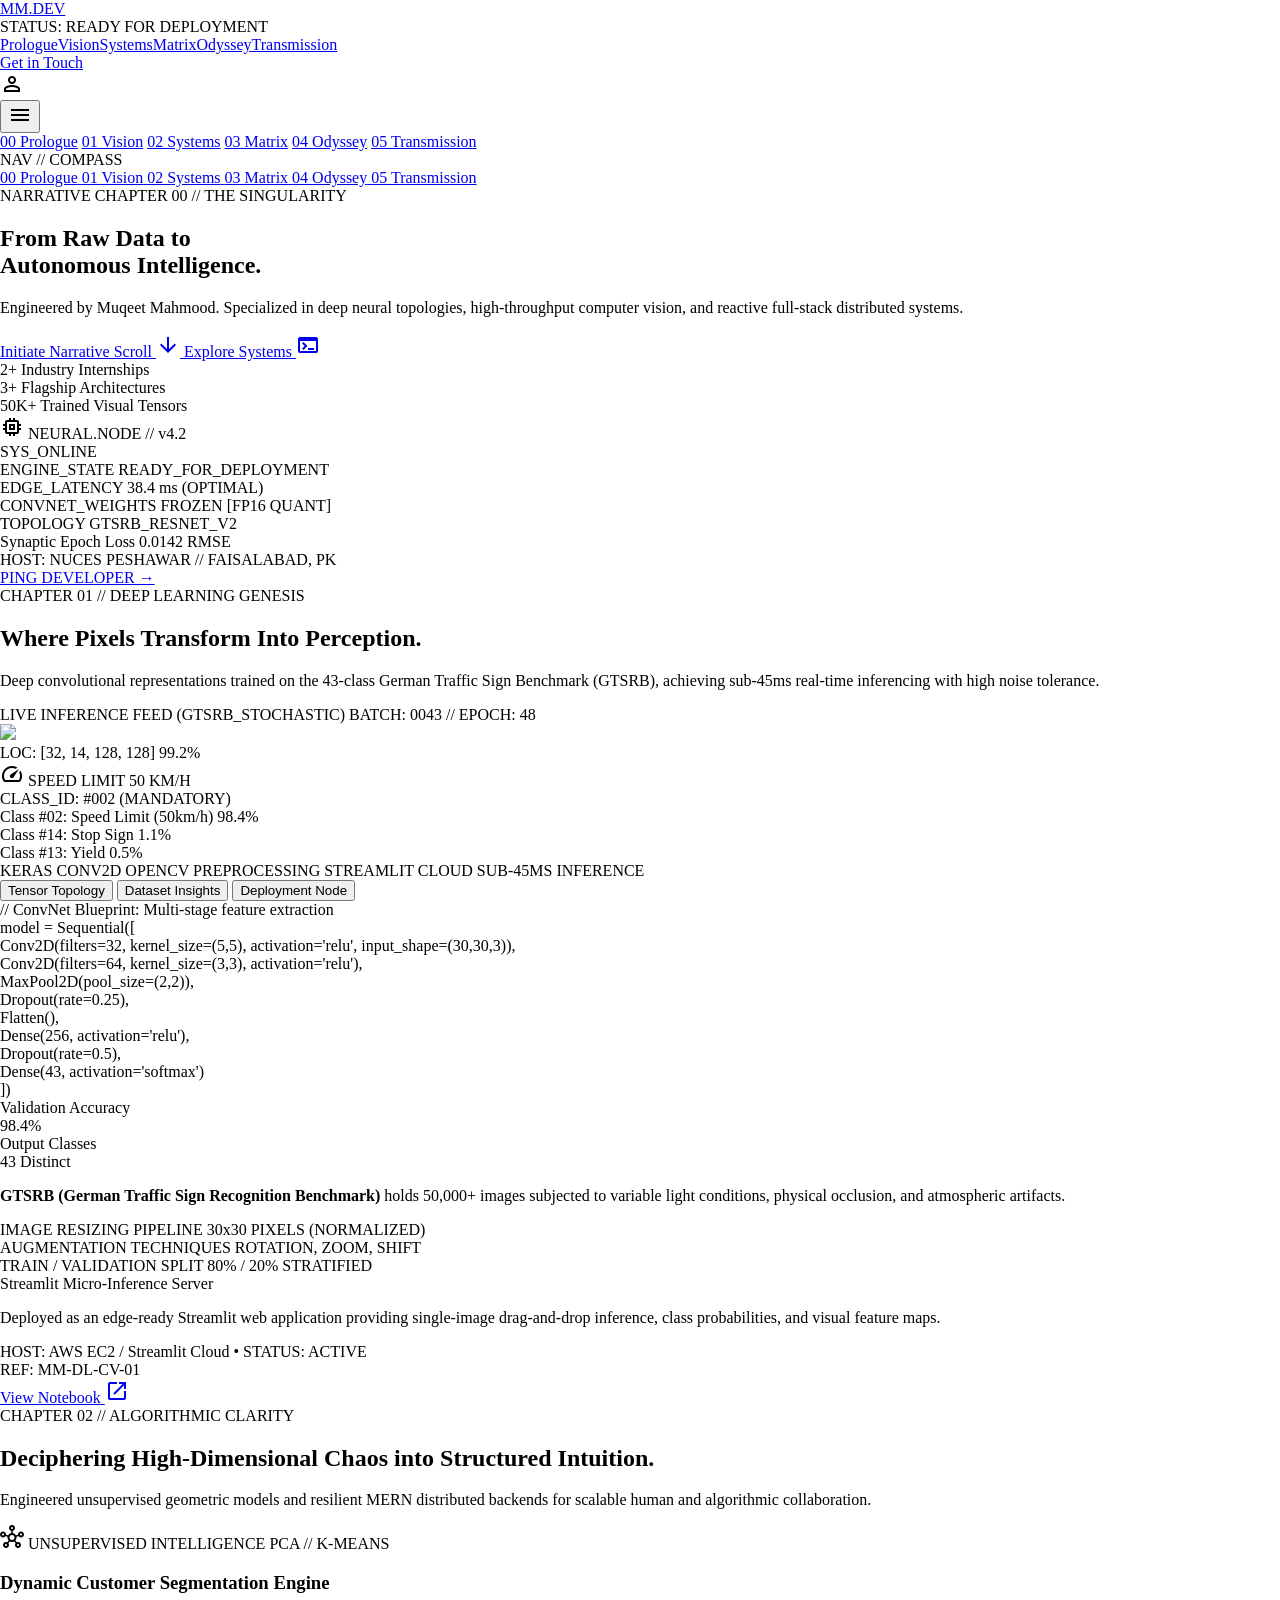
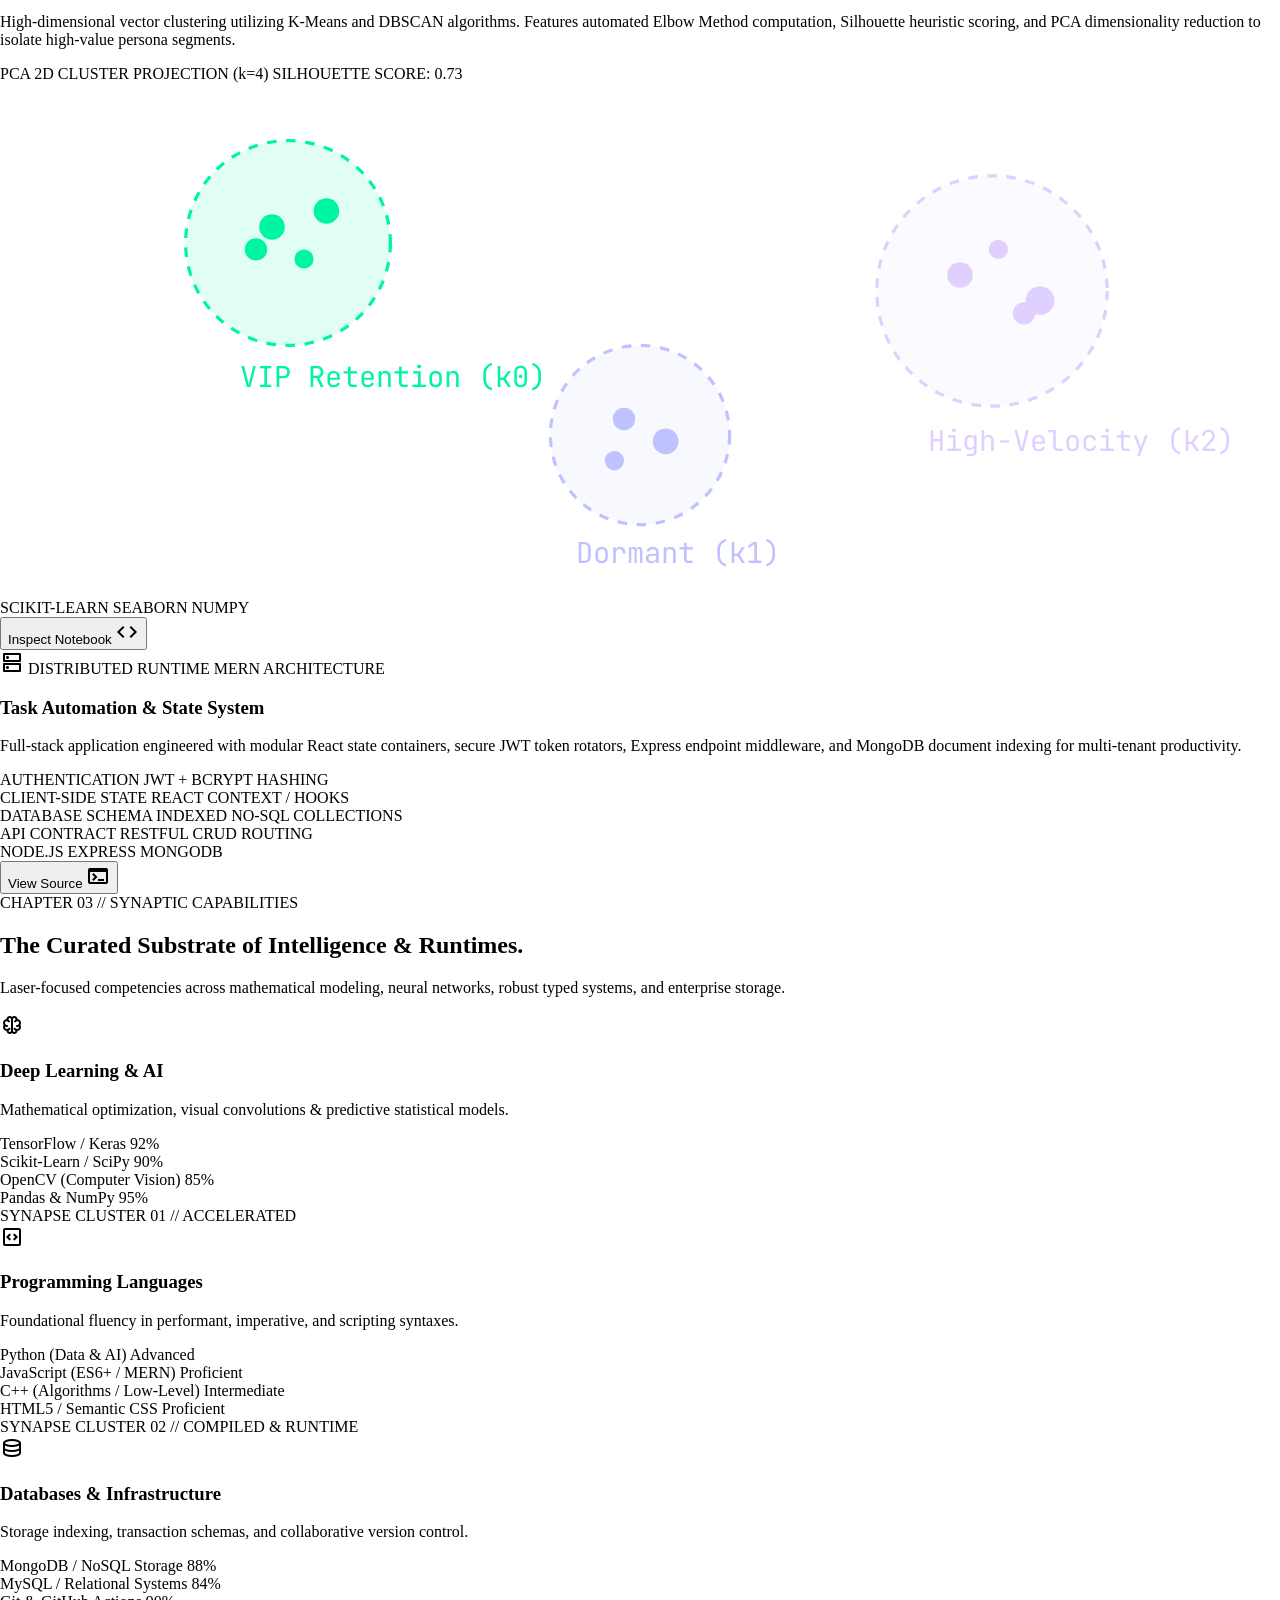
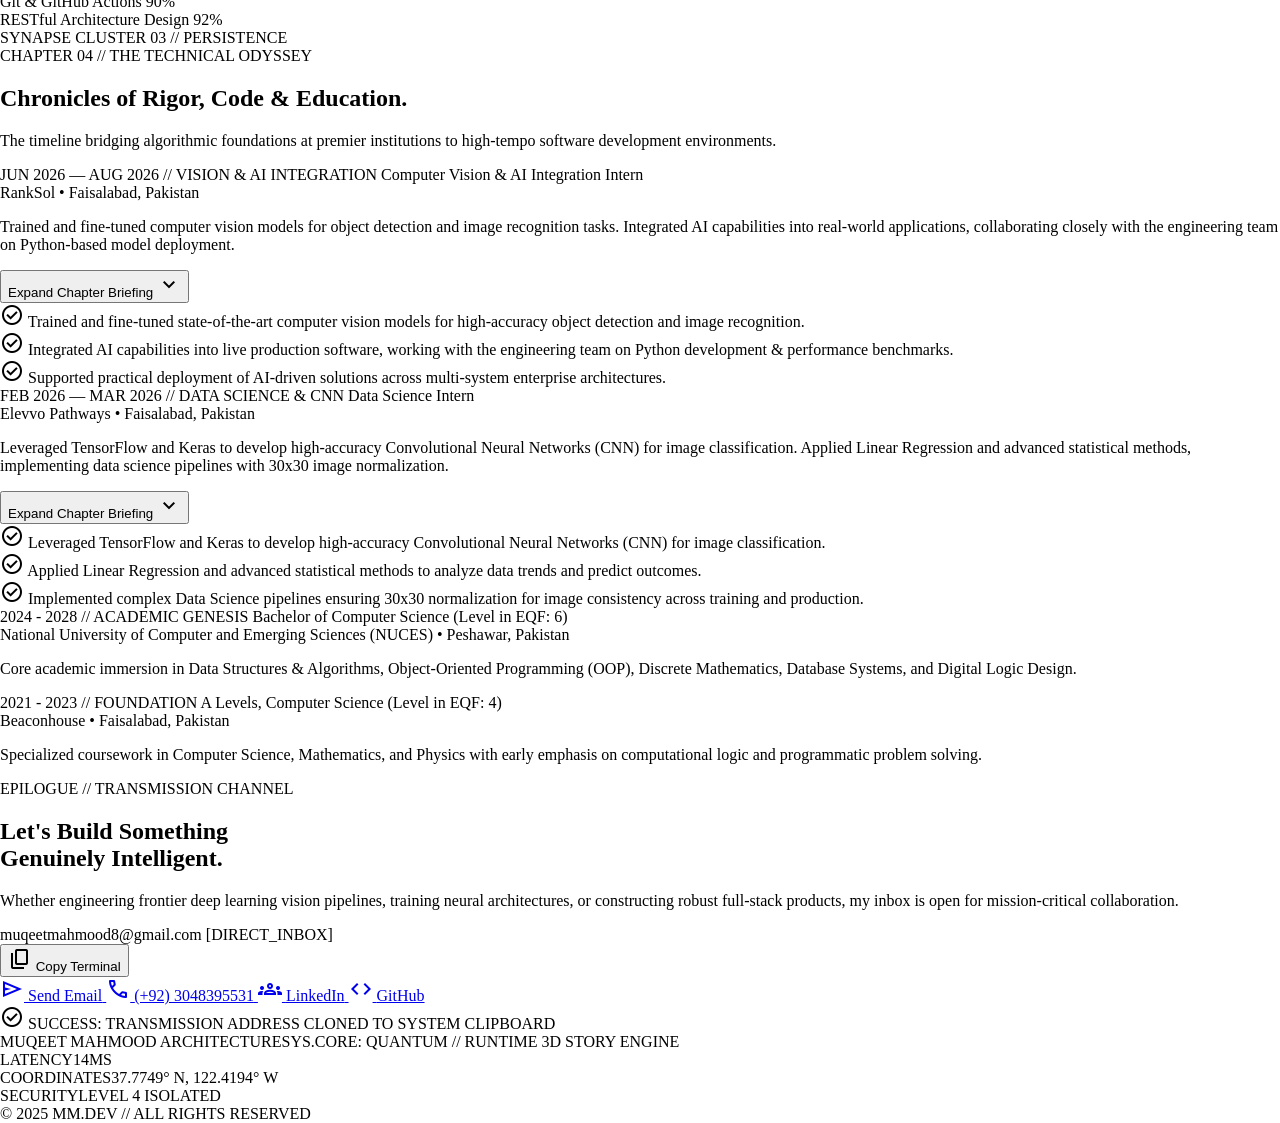
==== index.html @ 38ee2bed "Apply Stitch 3D Narrative Odyssey design with updated CV data" ====
<!DOCTYPE html>

<html class="dark" lang="en"><head><meta charset="utf-8"/><title>Muqeet Mahmood | Software Engineer & AI Specialist</title><meta name="description" content="3D Narrative Odyssey Portfolio of Muqeet Mahmood - Computer Science student specializing in AI, Computer Vision, Deep Learning, and Full-Stack Systems."/><meta content="width=device-width, initial-scale=1.0" name="viewport"/><link href="https://fonts.googleapis.com/css2?family=Material+Symbols+Outlined:opsz,wght,FILL,GRAD@24,400,0,0" rel="stylesheet"/><link href="https://fonts.googleapis.com" rel="preconnect"/><link crossorigin="" href="https://fonts.gstatic.com" rel="preconnect"/><link href="https://fonts.googleapis.com/css2?family=Geist:wght@300;400;500;600;700&amp;family=JetBrains+Mono:wght@400;500;600;700&amp;family=Space+Grotesk:wght@500;600;700&amp;display=swap" rel="stylesheet"/>
<link href="https://fonts.googleapis.com/css2?family=Material+Symbols+Outlined:wght,FILL@100..700,0..1&amp;display=swap" rel="stylesheet"/><style>@layer base{html,body{margin:0;padding:0;}body{overscroll-behavior:none;}main>:first-child{margin-top:0!important;}main>:last-child{margin-bottom:0!important;}}::-webkit-scrollbar{display:none;}</style><script src="https://cdn.tailwindcss.com"></script><script id="tailwind-config">tailwind.config = {
    darkMode: "class",
    theme: {
      extend: {
        "colors": {
          "background": "#0f131b",
          "primary": "#cdffde",
          "tertiary-fixed-dim": "#d0bcff",
          "surface-tint": "#00e293",
          "primary-container": "#00f5a0",
          "on-primary": "#003921",
          "surface": "#0f131b",
          "surface-bright": "#353941",
          "outline-variant": "#3b4a40",
          "inverse-surface": "#dfe2ed",
          "on-secondary-fixed-variant": "#2f2ebe",
          "on-tertiary-fixed-variant": "#5516be",
          "surface-dim": "#0f131b",
          "secondary-container": "#3131c0",
          "secondary-fixed-dim": "#c0c1ff",
          "surface-container-high": "#262a32",
          "secondary": "#c0c1ff",
          "on-tertiary": "#3c0091",
          "on-secondary": "#1000a9",
          "on-primary-fixed-variant": "#005232",
          "surface-container-lowest": "#0a0e15",
          "surface-variant": "#31353d",
          "error-container": "#93000a",
          "error": "#ffb4ab",
          "surface-container-low": "#181c23",
          "inverse-on-surface": "#2d3038",
          "on-secondary-container": "#b0b2ff",
          "on-tertiary-fixed": "#23005c",
          "on-tertiary-container": "#6c39d6",
          "outline": "#849588",
          "surface-container": "#1c2027",
          "on-primary-fixed": "#002111",
          "inverse-primary": "#006c44",
          "on-surface-variant": "#b9cbbd",
          "secondary-fixed": "#e1e0ff",
          "surface-container-highest": "#31353d",
          "on-surface": "#dfe2ed",
          "tertiary": "#f8f1ff",
          "on-background": "#dfe2ed",
          "primary-fixed-dim": "#00e293",
          "primary-fixed": "#50ffaf",
          "on-secondary-fixed": "#07006c",
          "tertiary-fixed": "#e9ddff",
          "on-error-container": "#ffdad6",
          "tertiary-container": "#dfd0ff",
          "on-error": "#690005",
          "on-primary-container": "#006b43"
        },
        "borderRadius": {
          "DEFAULT": "0.125rem",
          "lg": "0.25rem",
          "xl": "0.5rem",
          "full": "0.75rem"
        },
        "spacing": {
          "gutter": "1.5rem",
          "margin": "3rem",
          "gutter-mobile": "1rem",
          "space-xl": "2.5rem",
          "space-sm": "0.5rem",
          "space-lg": "1.5rem",
          "space-md": "1rem",
          "space-xs": "0.25rem",
          "margin-mobile": "1.25rem"
        },
        "fontFamily": {
          "headline-sm": [
            "Space Grotesk"
          ],
          "label-code": [
            "JetBrains Mono"
          ],
          "display-hero": [
            "Space Grotesk"
          ],
          "display-hero-mobile": [
            "Space Grotesk"
          ],
          "body-md": [
            "Geist"
          ],
          "telemetry-xs": [
            "JetBrains Mono"
          ],
          "headline-lg-mobile": [
            "Space Grotesk"
          ],
          "headline-lg": [
            "Space Grotesk"
          ],
          "body-lg": [
            "Geist"
          ],
          "body-sm": [
            "Geist"
          ],
          "headline-md": [
            "Space Grotesk"
          ]
        },
        "fontSize": {
          "headline-sm": [
            "20px",
            {
              "lineHeight": "28px",
              "fontWeight": "500"
            }
          ],
          "label-code": [
            "12px",
            {
              "lineHeight": "16px",
              "letterSpacing": "0.05em",
              "fontWeight": "500"
            }
          ],
          "display-hero": [
            "56px",
            {
              "lineHeight": "64px",
              "letterSpacing": "-0.03em",
              "fontWeight": "700"
            }
          ],
          "display-hero-mobile": [
            "36px",
            {
              "lineHeight": "44px",
              "letterSpacing": "-0.02em",
              "fontWeight": "700"
            }
          ],
          "body-md": [
            "15px",
            {
              "lineHeight": "24px",
              "fontWeight": "400"
            }
          ],
          "telemetry-xs": [
            "10px",
            {
              "lineHeight": "14px",
              "letterSpacing": "0.12em",
              "fontWeight": "600"
            }
          ],
          "headline-lg-mobile": [
            "28px",
            {
              "lineHeight": "36px",
              "letterSpacing": "-0.01em",
              "fontWeight": "600"
            }
          ],
          "headline-lg": [
            "36px",
            {
              "lineHeight": "44px",
              "letterSpacing": "-0.02em",
              "fontWeight": "600"
            }
          ],
          "body-lg": [
            "18px",
            {
              "lineHeight": "28px",
              "fontWeight": "400"
            }
          ],
          "body-sm": [
            "13px",
            {
              "lineHeight": "20px",
              "fontWeight": "400"
            }
          ],
          "headline-md": [
            "24px",
            {
              "lineHeight": "32px",
              "letterSpacing": "-0.01em",
              "fontWeight": "600"
            }
          ]
        }
      }
    }
  }</script><style>html{scroll-behavior:smooth;} #mobile-nav.open{display:flex!important;}</style></head><body class="bg-background font-body-md text-on-surface antialiased selection:bg-primary-container selection:text-on-primary-container"><header class="fixed top-0 left-0 right-0 w-full z-50 bg-surface/75 backdrop-blur-xl shadow-[0_1px_8px_rgba(0,0,0,0.04)]"><div class="h-20 w-full px-gutter-mobile md:px-margin flex items-center justify-between gap-space-md"><div class="flex items-center gap-space-lg"><a class="group flex items-center gap-space-sm" data-path="prologue" href="#prologue"><div class="w-2.5 h-2.5 rounded-full bg-primary-container shadow-[0_0_12px_rgba(0,245,160,0.8)]"></div><span class="font-headline-sm text-headline-sm tracking-tight text-on-surface group-hover:text-primary transition-colors">MM<span class="text-primary-container">.DEV</span></span></a><div class="hidden xl:flex items-center gap-space-xs px-space-sm py-space-xs rounded bg-surface-container-low"><span class="relative flex h-2 w-2"><span class="animate-ping absolute inline-flex h-full w-full rounded-full bg-primary-container opacity-75"></span><span class="relative inline-flex rounded-full h-2 w-2 bg-primary-container"></span></span><span class="font-telemetry-xs text-telemetry-xs uppercase text-on-surface-variant">STATUS: <span class="text-primary">READY FOR DEPLOYMENT</span></span></div></div><nav class="hidden lg:flex items-center gap-space-xs p-space-xs rounded-xl bg-surface-container-lowest/80 backdrop-blur-md" data-active-classes="bg-primary-container text-on-primary-container font-headline-sm text-label-code rounded shadow-[0_0_15px_rgba(0,245,160,0.3)]"><a aria-current="page" class="px-space-md py-space-xs transition-all bg-primary-container text-on-primary-container font-headline-sm text-label-code rounded shadow-[0_0_15px_rgba(0,245,160,0.3)]" data-path="prologue" href="#prologue">Prologue</a><a class="font-label-code text-label-code px-space-md py-space-xs rounded text-on-surface-variant hover:text-on-surface transition-all" data-path="vision" href="#vision">Vision</a><a class="font-label-code text-label-code px-space-md py-space-xs rounded text-on-surface-variant hover:text-on-surface transition-all" data-path="systems" href="#systems">Systems</a><a class="font-label-code text-label-code px-space-md py-space-xs rounded text-on-surface-variant hover:text-on-surface transition-all" data-path="matrix" href="#matrix">Matrix</a><a class="font-label-code text-label-code px-space-md py-space-xs rounded text-on-surface-variant hover:text-on-surface transition-all" data-path="odyssey" href="#odyssey">Odyssey</a><a class="font-label-code text-label-code px-space-md py-space-xs rounded text-on-surface-variant hover:text-on-surface transition-all" data-path="transmission" href="#transmission">Transmission</a></nav><div class="flex items-center gap-space-md"><a class="relative inline-flex items-center justify-center px-space-lg py-space-xs rounded bg-primary-container font-headline-sm text-body-sm font-semibold text-on-primary-container shadow-[0_0_20px_rgba(0,245,160,0.4)] hover:bg-primary-fixed hover:text-on-primary-fixed transition-all" data-path="transmission" href="#transmission">Get in Touch</a><div class="w-8 h-8 rounded-full bg-primary flex items-center justify-center shrink-0"><span class="material-symbols-outlined text-on-primary text-[18px]">person</span></div>
<button id="mobile-nav-toggle" class="lg:hidden p-2 text-on-surface hover:text-primary transition-colors"><span class="material-symbols-outlined text-2xl">menu</span></button>
</div></div>
<div id="mobile-nav" class="hidden flex-col gap-2 p-4 bg-surface-container-lowest/95 backdrop-blur-xl border-t border-outline-variant/10 lg:hidden">
  <a class="px-3 py-2 text-sm font-label-code text-on-surface hover:text-primary" href="#prologue">00 Prologue</a>
  <a class="px-3 py-2 text-sm font-label-code text-on-surface hover:text-primary" href="#vision">01 Vision</a>
  <a class="px-3 py-2 text-sm font-label-code text-on-surface hover:text-primary" href="#systems">02 Systems</a>
  <a class="px-3 py-2 text-sm font-label-code text-on-surface hover:text-primary" href="#matrix">03 Matrix</a>
  <a class="px-3 py-2 text-sm font-label-code text-on-surface hover:text-primary" href="#odyssey">04 Odyssey</a>
  <a class="px-3 py-2 text-sm font-label-code text-on-surface hover:text-primary" href="#transmission">05 Transmission</a>
</div>
</header><main class="w-full pt-20 bg-background min-h-screen relative overflow-hidden"><div class="flex flex-col w-full relative">
<!-- Interactive Background 3D WebGL Scene Hook -->
<div class="fixed inset-0 w-full h-full pointer-events-none z-0 opacity-40 mix-blend-screen" id="three-canvas-container">
<!-- STITCH_THREEJS_START:ANIMATION_6 class="w-full h-full bg-transparent" -->
<div class="w-full h-full bg-transparent" style="display:block;">
<script src="https://ajax.googleapis.com/ajax/libs/threejs/r125/three.min.js"></script>
<div id="threejs-container-ANIMATION_6" style="width:100%;height:100%"></div>
<script>
(function() {
  // Three.js interactive 3D narrative visualization
  const container = document.getElementById('three-canvas-container') || document.getElementById('threejs-container-ANIMATION_6') || document.body;
  const devicePixelRatio = window.devicePixelRatio || 1;
const width = container.clientWidth || window.innerWidth;
const height = container.clientHeight || window.innerHeight;

const scene = new THREE.Scene();
const camera = new THREE.PerspectiveCamera(60, width / height, 0.1, 1000);
camera.position.set(0, 0, 18);

const renderer = new THREE.WebGLRenderer({ alpha: true, antialias: true, powerPreference: 'high-performance' });
renderer.setSize(width, height);
renderer.setPixelRatio(Math.min(window.devicePixelRatio || 1, 2));
container.appendChild(renderer.domElement);

// Ambient & dynamic point lights with theme colors (Emerald & Electric Violet)
const ambientLight = new THREE.AmbientLight(0xffffff, 0.8);
scene.add(ambientLight);

const pointLight1 = new THREE.PointLight(0x00f5a0, 3.5, 50);
pointLight1.position.set(10, 12, 10);
scene.add(pointLight1);

const pointLight2 = new THREE.PointLight(0x6366f1, 3.0, 50);
pointLight2.position.set(-12, -8, 8);
scene.add(pointLight2);

// Group that reacts to narrative scrolling and mouse moves
const storyWorld = new THREE.Group();
scene.add(storyWorld);

// Chapter 1: Neural Core (Central Polyhedral Core & Orbiting Particles)
const coreGroup = new THREE.Group();
storyWorld.add(coreGroup);

const icosaGeo = new THREE.IcosahedronGeometry(3.6, 2);
const icosaMat = new THREE.MeshStandardMaterial({
  color: 0x0a1626,
  emissive: 0x00f5a0,
  emissiveIntensity: 0.25,
  roughness: 0.2,
  metalness: 0.85,
  wireframe: true
});
const coreMesh = new THREE.Mesh(icosaGeo, icosaMat);
coreGroup.add(coreMesh);

// Inner glowing energy sphere
const innerGeo = new THREE.SphereGeometry(2.0, 24, 24);
const innerMat = new THREE.MeshBasicMaterial({
  color: 0x00f5a0,
  wireframe: false,
  transparent: true,
  opacity: 0.35
});
const innerCore = new THREE.Mesh(innerGeo, innerMat);
coreGroup.add(innerCore);

// Surrounding floating data nodes (Synaptic constellation)
const particleCount = 280;
const particlePositions = new Float32Array(particleCount * 3);
const particleColors = new Float32Array(particleCount * 3);

const colorEmerald = new THREE.Color(0x00f5a0);
const colorViolet = new THREE.Color(0x818cf8);
const colorCyan = new THREE.Color(0x38bdf8);

for (let i = 0; i < particleCount; i++) {
  const radius = 5.5 + Math.random() * 8.5;
  const theta = Math.random() * Math.PI * 2;
  const phi = Math.acos((Math.random() * 2) - 1);

  particlePositions[i * 3] = radius * Math.sin(phi) * Math.cos(theta);
  particlePositions[i * 3 + 1] = radius * Math.sin(phi) * Math.sin(theta);
  particlePositions[i * 3 + 2] = radius * Math.cos(phi);

  const mixedColor = Math.random() > 0.5 ? colorEmerald : (Math.random() > 0.5 ? colorViolet : colorCyan);
  particleColors[i * 3] = mixedColor.r;
  particleColors[i * 3 + 1] = mixedColor.g;
  particleColors[i * 3 + 2] = mixedColor.b;
}

const particleGeo = new THREE.BufferGeometry();
particleGeo.setAttribute('position', new THREE.BufferAttribute(particlePositions, 3));
particleGeo.setAttribute('color', new THREE.BufferAttribute(particleColors, 3));

const particleMat = new THREE.PointsMaterial({
  size: 0.16,
  vertexColors: true,
  transparent: true,
  opacity: 0.85,
  blending: THREE.AdditiveBlending
});
const pointCloud = new THREE.Points(particleGeo, particleMat);
coreGroup.add(pointCloud);

// Chapter 2: Floating Engineered Architecture Rings / Discs
const ringsGroup = new THREE.Group();
ringsGroup.position.set(0, -2, 0);
storyWorld.add(ringsGroup);

for (let r = 0; r < 3; r++) {
  const ringGeo = new THREE.TorusGeometry(5.2 + r * 2.2, 0.04, 16, 100);
  const ringMat = new THREE.MeshBasicMaterial({
    color: r % 2 === 0 ? 0x00f5a0 : 0x6366f1,
    transparent: true,
    opacity: 0.45,
    wireframe: true
  });
  const ringMesh = new THREE.Mesh(ringGeo, ringMat);
  ringMesh.rotation.x = Math.PI / 2.5 + r * 0.35;
  ringMesh.rotation.y = r * 0.5;
  ringsGroup.add(ringMesh);
}

// Interactive mouse parallax & scroll mapping
let mouseX = 0;
let mouseY = 0;
let targetX = 0;
let targetY = 0;
let scrollProgress = 0;

window.addEventListener('mousemove', (e) => {
  mouseX = (e.clientX / window.innerWidth - 0.5) * 2;
  mouseY = (e.clientY / window.innerHeight - 0.5) * 2;
});

window.addEventListener('scroll', () => {
  const maxScroll = document.documentElement.scrollHeight - window.innerHeight;
  if (maxScroll > 0) {
    scrollProgress = window.scrollY / maxScroll;
  }
}, { passive: true });

window.addEventListener('resize', () => {
  const w = container.clientWidth || window.innerWidth;
  const h = container.clientHeight || window.innerHeight;
  camera.aspect = w / h;
  camera.updateProjectionMatrix();
  renderer.setSize(w, h);
});

// Render Animation Loop
let clock = new THREE.Clock();

function animate() {
  requestAnimationFrame(animate);
  const elapsedTime = clock.getElapsedTime();

  // Subtle mouse smoothing
  targetX += (mouseX - targetX) * 0.05;
  targetY += (mouseY - targetY) * 0.05;

  // Narrative camera & scene choreography based on scroll progress (0.0 to 1.0)
  // Chapter 0 (Hero): Centered, spinning neural core
  // Chapter 1 (Deep Learning Genesis): Core shifts left, zooms in
  // Chapter 2 (Engineered Systems): Shifts right, tilts down into architectural disc view
  // Chapter 3 (Tech Stack Matrix): Deep perspective, rings expand
  // Chapter 4 (Career Odyssey & Finale): Elevates upward to horizon view

  const scrollFactor = scrollProgress * Math.PI * 2;

  coreMesh.rotation.x = elapsedTime * 0.15 + scrollProgress * 2.5;
  coreMesh.rotation.y = elapsedTime * 0.22 + scrollProgress * 3.0;

  innerCore.scale.setScalar(1 + Math.sin(elapsedTime * 2.5) * 0.12);

  pointCloud.rotation.y = -elapsedTime * 0.08 + scrollProgress * 1.5;
  pointCloud.rotation.z = elapsedTime * 0.04;

  ringsGroup.rotation.z = elapsedTime * 0.12 - scrollProgress * 2.0;
  ringsGroup.rotation.x = Math.PI / 3 + Math.sin(elapsedTime * 0.5) * 0.1 + scrollProgress * 1.2;

  // Fluid story camera choreography
  const targetCamX = Math.sin(scrollProgress * Math.PI * 1.8) * 4.5 + targetX * 1.2;
  const targetCamY = -scrollProgress * 6.0 - targetY * 1.0;
  const targetCamZ = 18 - Math.sin(scrollProgress * Math.PI) * 4.0;

  camera.position.x += (targetCamX - camera.position.x) * 0.06;
  camera.position.y += (targetCamY - camera.position.y) * 0.06;
  camera.position.z += (targetCamZ - camera.position.z) * 0.06;
  camera.lookAt(0, -scrollProgress * 3.0, 0);

  // Dynamic color pulse on point lights
  pointLight1.intensity = 3.0 + Math.sin(elapsedTime * 2.0) * 0.8;
  pointLight2.intensity = 2.5 + Math.cos(elapsedTime * 1.8) * 0.7;

  renderer.render(scene, camera);
}

animate();
})();
</script>
</div>
<!-- STITCH_THREEJS_END:ANIMATION_6 -->
</div>
<!-- Radial Atmospheric Flares (No global pinning, constrained container ambient glows) -->
<div class="fixed top-1/4 left-1/2 -translate-x-1/2 w-[800px] h-[500px] bg-secondary-container/10 rounded-full blur-[140px] pointer-events-none z-0"></div>
<div class="fixed bottom-10 right-10 w-[500px] h-[500px] bg-primary-container/5 rounded-full blur-[160px] pointer-events-none z-0"></div>
<!-- Floating Narrative Compass (Fixed Right Navigator) -->
<aside class="fixed right-6 top-1/2 -translate-y-1/2 z-40 hidden xl:flex flex-col items-end gap-space-md p-space-sm rounded-xl bg-surface-container-lowest/70 backdrop-blur-xl shadow-2xl">
<div class="font-telemetry-xs text-telemetry-xs uppercase text-on-surface-variant tracking-widest px-2 py-1 text-right">
      NAV // COMPASS
    </div>
<nav class="flex flex-col gap-space-sm">
<a class="nav-compass-item group flex items-center justify-end gap-space-sm text-right transition-all" data-target="prologue" href="#prologue">
<span class="font-label-code text-label-code text-on-surface-variant group-hover:text-primary transition-colors opacity-60 group-hover:opacity-100">00 Prologue</span>
<span class="w-2.5 h-2.5 rounded-full bg-surface-variant transition-all duration-300 ring-2 ring-transparent group-hover:bg-primary-container group-hover:shadow-[0_0_10px_#00f5a0]"></span>
</a>
<a class="nav-compass-item group flex items-center justify-end gap-space-sm text-right transition-all" data-target="vision" href="#vision">
<span class="font-label-code text-label-code text-on-surface-variant group-hover:text-primary transition-colors opacity-60 group-hover:opacity-100">01 Vision</span>
<span class="w-2.5 h-2.5 rounded-full bg-surface-variant transition-all duration-300 ring-2 ring-transparent group-hover:bg-primary-container group-hover:shadow-[0_0_10px_#00f5a0]"></span>
</a>
<a class="nav-compass-item group flex items-center justify-end gap-space-sm text-right transition-all" data-target="systems" href="#systems">
<span class="font-label-code text-label-code text-on-surface-variant group-hover:text-primary transition-colors opacity-60 group-hover:opacity-100">02 Systems</span>
<span class="w-2.5 h-2.5 rounded-full bg-surface-variant transition-all duration-300 ring-2 ring-transparent group-hover:bg-primary-container group-hover:shadow-[0_0_10px_#00f5a0]"></span>
</a>
<a class="nav-compass-item group flex items-center justify-end gap-space-sm text-right transition-all" data-target="matrix" href="#matrix">
<span class="font-label-code text-label-code text-on-surface-variant group-hover:text-primary transition-colors opacity-60 group-hover:opacity-100">03 Matrix</span>
<span class="w-2.5 h-2.5 rounded-full bg-surface-variant transition-all duration-300 ring-2 ring-transparent group-hover:bg-primary-container group-hover:shadow-[0_0_10px_#00f5a0]"></span>
</a>
<a class="nav-compass-item group flex items-center justify-end gap-space-sm text-right transition-all" data-target="odyssey" href="#odyssey">
<span class="font-label-code text-label-code text-on-surface-variant group-hover:text-primary transition-colors opacity-60 group-hover:opacity-100">04 Odyssey</span>
<span class="w-2.5 h-2.5 rounded-full bg-surface-variant transition-all duration-300 ring-2 ring-transparent group-hover:bg-primary-container group-hover:shadow-[0_0_10px_#00f5a0]"></span>
</a>
<a class="nav-compass-item group flex items-center justify-end gap-space-sm text-right transition-all" data-target="transmission" href="#transmission">
<span class="font-label-code text-label-code text-on-surface-variant group-hover:text-primary transition-colors opacity-60 group-hover:opacity-100">05 Transmission</span>
<span class="w-2.5 h-2.5 rounded-full bg-surface-variant transition-all duration-300 ring-2 ring-transparent group-hover:bg-primary-container group-hover:shadow-[0_0_10px_#00f5a0]"></span>
</a>
</nav>
</aside>
<!-- ==========================================
       SECTION 00 // PROLOGUE (The Singularity)
       ========================================== -->
<section class="relative z-10 w-full px-gutter-mobile md:px-margin min-h-[942px] flex flex-col justify-center py-space-xl" id="prologue">
<div class="max-w-[1240px] w-full mx-auto grid grid-cols-1 lg:grid-cols-12 gap-space-xl items-center">
<!-- Narrative Left Column -->
<div class="lg:col-span-7 flex flex-col items-start">
<div class="inline-flex items-center gap-space-xs px-space-md py-space-xs rounded bg-surface-container-low shadow-sm">
<span class="w-2 h-2 rounded-full bg-primary-container shadow-[0_0_8px_#00f5a0]"></span>
<span class="font-telemetry-xs text-telemetry-xs uppercase tracking-widest text-primary">NARRATIVE CHAPTER 00 // THE SINGULARITY</span>
</div>
<h1 class="mt-space-lg font-display-hero text-display-hero text-on-surface leading-tight tracking-tight">
          From Raw Data to <br class="hidden sm:block"/>
<span class="text-transparent bg-clip-text bg-gradient-to-r from-primary-container via-primary to-secondary">Autonomous Intelligence.</span>
</h1>
<p class="mt-space-md font-body-lg text-body-lg text-on-surface-variant max-w-xl">
          Engineered by <span class="text-on-surface font-medium">Muqeet Mahmood</span>. Specialized in deep neural topologies, high-throughput computer vision, and reactive full-stack distributed systems.
        </p>
<!-- CTAs -->
<div class="mt-space-xl flex flex-wrap items-center gap-space-md">
<a class="inline-flex items-center gap-space-sm px-space-xl py-3 rounded bg-primary-container font-headline-sm text-body-md font-semibold text-on-primary-container shadow-[0_0_24px_rgba(0,245,160,0.35)] hover:shadow-[0_0_32px_rgba(0,245,160,0.55)] transition-all transform hover:-translate-y-0.5" href="#vision">
<span>Initiate Narrative Scroll</span>
<span class="material-symbols-outlined text-[18px]">arrow_downward</span>
</a>
<a class="inline-flex items-center gap-space-sm px-space-lg py-3 rounded bg-surface-container-high text-on-surface font-headline-sm text-body-md hover:bg-surface-variant hover:text-primary transition-all" href="#systems">
<span>Explore Systems</span>
<span class="material-symbols-outlined text-[18px]">terminal</span>
</a>
</div>
<!-- Metric Strip -->
<div class="mt-space-xl w-full grid grid-cols-3 gap-space-md pt-space-lg">
<div class="flex flex-col bg-surface-container-lowest/60 backdrop-blur-md p-space-md rounded-xl">
<span class="font-display-hero text-headline-lg font-bold text-primary-container tracking-tight">2+</span>
<span class="font-telemetry-xs text-telemetry-xs uppercase text-on-surface-variant mt-1">Industry Internships</span>
</div>
<div class="flex flex-col bg-surface-container-lowest/60 backdrop-blur-md p-space-md rounded-xl">
<span class="font-display-hero text-headline-lg font-bold text-secondary tracking-tight">3+</span>
<span class="font-telemetry-xs text-telemetry-xs uppercase text-on-surface-variant mt-1">Flagship Architectures</span>
</div>
<div class="flex flex-col bg-surface-container-lowest/60 backdrop-blur-md p-space-md rounded-xl">
<span class="font-display-hero text-headline-lg font-bold text-on-surface tracking-tight">50K+</span>
<span class="font-telemetry-xs text-telemetry-xs uppercase text-on-surface-variant mt-1">Trained Visual Tensors</span>
</div>
</div>
</div>
<!-- Live Telemetry Card (Right Column) -->
<div class="lg:col-span-5 w-full flex justify-center">
<div class="w-full max-w-md bg-surface-container-low/80 backdrop-blur-2xl rounded-xl p-space-lg shadow-2xl relative overflow-hidden">
<!-- Subtle corner accent line -->
<div class="absolute top-0 left-0 right-0 h-1 bg-gradient-to-r from-primary-container via-secondary to-primary-container"></div>
<div class="flex items-center justify-between pb-space-sm">
<div class="flex items-center gap-space-xs">
<span class="material-symbols-outlined text-primary text-[18px]">memory</span>
<span class="font-label-code text-label-code text-on-surface tracking-wider">NEURAL.NODE // v4.2</span>
</div>
<span class="font-telemetry-xs text-telemetry-xs px-2 py-0.5 rounded bg-primary-container/10 text-primary-container">SYS_ONLINE</span>
</div>
<div class="mt-space-md bg-surface-container-lowest/80 p-space-md rounded-lg space-y-space-sm">
<div class="flex items-center justify-between text-body-sm font-label-code">
<span class="text-on-surface-variant">ENGINE_STATE</span>
<span class="text-primary font-medium">READY_FOR_DEPLOYMENT</span>
</div>
<div class="flex items-center justify-between text-body-sm font-label-code">
<span class="text-on-surface-variant">EDGE_LATENCY</span>
<span class="text-on-surface font-semibold">38.4 ms (OPTIMAL)</span>
</div>
<div class="flex items-center justify-between text-body-sm font-label-code">
<span class="text-on-surface-variant">CONVNET_WEIGHTS</span>
<span class="text-on-surface">FROZEN [FP16 QUANT]</span>
</div>
<div class="flex items-center justify-between text-body-sm font-label-code">
<span class="text-on-surface-variant">TOPOLOGY</span>
<span class="text-secondary font-medium">GTSRB_RESNET_V2</span>
</div>
</div>
<!-- Synthetic Sparkline Graphic -->
<div class="mt-space-md">
<div class="flex items-center justify-between text-telemetry-xs font-telemetry-xs text-on-surface-variant uppercase mb-1">
<span>Synaptic Epoch Loss</span>
<span>0.0142 RMSE</span>
</div>
<div class="w-full h-16 bg-surface-container-lowest/90 rounded flex items-end p-1 gap-1">
<div class="w-1/12 bg-primary-container/20 h-[85%] rounded-xs"></div>
<div class="w-1/12 bg-primary-container/30 h-[72%] rounded-xs"></div>
<div class="w-1/12 bg-primary-container/40 h-[64%] rounded-xs"></div>
<div class="w-1/12 bg-primary-container/50 h-[48%] rounded-xs"></div>
<div class="w-1/12 bg-primary-container/60 h-[38%] rounded-xs"></div>
<div class="w-1/12 bg-primary-container/70 h-[30%] rounded-xs"></div>
<div class="w-1/12 bg-primary-container/80 h-[22%] rounded-xs"></div>
<div class="w-1/12 bg-primary-container/90 h-[17%] rounded-xs"></div>
<div class="w-1/12 bg-primary-container h-[14%] rounded-xs shadow-[0_0_8px_#00f5a0]"></div>
<div class="w-1/12 bg-primary-container h-[11%] rounded-xs shadow-[0_0_8px_#00f5a0]"></div>
<div class="w-1/12 bg-primary-container h-[9%] rounded-xs shadow-[0_0_8px_#00f5a0]"></div>
<div class="w-1/12 bg-primary-container h-[8%] rounded-xs shadow-[0_0_8px_#00f5a0]"></div>
</div>
</div>
<div class="mt-space-md pt-space-sm flex items-center justify-between">
<div class="flex items-center gap-2">
<span class="inline-block w-2 h-2 rounded-full bg-primary-container animate-pulse"></span>
<span class="font-label-code text-telemetry-xs text-on-surface-variant">HOST: NUCES PESHAWAR // FAISALABAD, PK</span>
</div>
<a class="font-label-code text-telemetry-xs text-primary underline underline-offset-4 hover:text-primary-container transition-colors" href="mailto:muqeetmahmood8@gmail.com">
              PING DEVELOPER →
            </a>
</div>
</div>
</div>
</div>
</section>
<!-- ==========================================
       SECTION 01 // THE VISION PARADIGM
       ========================================== -->
<section class="relative z-10 w-full px-gutter-mobile md:px-margin py-28" id="vision">
<div class="max-w-[1240px] w-full mx-auto">
<!-- Section Header -->
<div class="flex flex-col items-start mb-space-xl">
<div class="inline-flex items-center gap-space-xs px-space-md py-space-xs rounded bg-surface-container-low shadow-sm">
<span class="font-telemetry-xs text-telemetry-xs uppercase tracking-widest text-primary">CHAPTER 01 // DEEP LEARNING GENESIS</span>
</div>
<h2 class="mt-space-sm font-headline-lg text-headline-lg text-on-surface tracking-tight">
          Where Pixels Transform Into Perception.
        </h2>
<p class="mt-space-xs font-body-md text-body-md text-on-surface-variant max-w-2xl">
          Deep convolutional representations trained on the 43-class German Traffic Sign Benchmark (GTSRB), achieving sub-45ms real-time inferencing with high noise tolerance.
        </p>
</div>
<!-- Main Showcase Container -->
<div class="grid grid-cols-1 lg:grid-cols-12 gap-space-lg bg-surface-container-lowest/80 backdrop-blur-xl p-space-lg rounded-xl shadow-2xl">
<!-- Left: Visual Inference Feed & Simulator -->
<div class="lg:col-span-6 flex flex-col justify-between">
<div>
<div class="flex items-center justify-between pb-space-sm">
<span class="font-label-code text-label-code text-primary flex items-center gap-2">
<span class="w-2 h-2 rounded-full bg-primary-container animate-ping"></span>
                LIVE INFERENCE FEED (GTSRB_STOCHASTIC)
              </span>
<span class="font-telemetry-xs text-telemetry-xs text-on-surface-variant">BATCH: 0043 // EPOCH: 48</span>
</div>
<!-- Synthetic Interactive Inference Display -->
<div class="relative w-full h-64 sm:h-72 rounded-lg bg-surface-container-low overflow-hidden flex items-center justify-center">
<img class="absolute inset-0 w-full h-full object-cover opacity-75" data-alt="High contrast German traffic sign of 50 km/h speed limit and stop sign captured in low light rainy condition with bounding box overlays and glowing green detection markers in cyberpunk laboratory lighting" src="https://lh3.googleusercontent.com/aida-public/[base64]"/>
<div class="absolute inset-0 bg-gradient-to-t from-surface-container-lowest via-transparent to-transparent"></div>
<!-- Neural Scan Overlay Target -->
<div class="relative z-10 w-48 h-48 rounded border border-primary-container/40 p-2 flex flex-col justify-between shadow-[0_0_20px_rgba(0,245,160,0.2)] bg-surface-container-lowest/40 backdrop-blur-xs">
<div class="flex justify-between items-center text-telemetry-xs font-telemetry-xs text-primary">
<span>LOC: [32, 14, 128, 128]</span>
<span>99.2%</span>
</div>
<div class="flex flex-col items-center">
<span class="material-symbols-outlined text-primary-container text-[40px] drop-shadow-[0_0_10px_rgba(0,245,160,0.8)]">speed</span>
<span class="font-headline-sm text-body-sm font-bold text-on-surface mt-1">SPEED LIMIT 50 KM/H</span>
</div>
<div class="font-telemetry-xs text-telemetry-xs text-center text-on-surface-variant">
                  CLASS_ID: #002 (MANDATORY)
                </div>
</div>
</div>
<!-- Real-time Classifier Confidence Bars -->
<div class="mt-space-md space-y-space-xs">
<div class="flex justify-between items-center text-body-sm font-label-code">
<span class="text-on-surface">Class #02: Speed Limit (50km/h)</span>
<span class="text-primary-container font-semibold">98.4%</span>
</div>
<div class="w-full h-2 bg-surface-container-high rounded-full overflow-hidden">
<div class="bg-primary-container h-full rounded-full transition-all duration-700 shadow-[0_0_10px_#00f5a0]" style="width: 98.4%"></div>
</div>
<div class="flex justify-between items-center text-body-sm font-label-code pt-1">
<span class="text-on-surface-variant">Class #14: Stop Sign</span>
<span class="text-on-surface-variant">1.1%</span>
</div>
<div class="w-full h-1.5 bg-surface-container-high rounded-full overflow-hidden">
<div class="bg-outline h-full rounded-full" style="width: 1.1%"></div>
</div>
<div class="flex justify-between items-center text-body-sm font-label-code pt-1">
<span class="text-on-surface-variant">Class #13: Yield</span>
<span class="text-on-surface-variant">0.5%</span>
</div>
<div class="w-full h-1.5 bg-surface-container-high rounded-full overflow-hidden">
<div class="bg-outline h-full rounded-full" style="width: 0.5%"></div>
</div>
</div>
</div>
<!-- Bottom Telemetry Chips -->
<div class="mt-space-lg flex flex-wrap gap-space-xs">
<span class="px-space-sm py-1 bg-surface-container rounded font-label-code text-telemetry-xs text-on-surface-variant">KERAS CONV2D</span>
<span class="px-space-sm py-1 bg-surface-container rounded font-label-code text-telemetry-xs text-on-surface-variant">OPENCV PREPROCESSING</span>
<span class="px-space-sm py-1 bg-surface-container rounded font-label-code text-telemetry-xs text-on-surface-variant">STREAMLIT CLOUD</span>
<span class="px-space-sm py-1 bg-surface-container rounded font-label-code text-telemetry-xs text-primary font-medium">SUB-45MS INFERENCE</span>
</div>
</div>
<!-- Right: Architecture Inspection Deck & Tab Engine -->
<div class="lg:col-span-6 flex flex-col justify-between">
<div>
<!-- Tab Switcher -->
<div class="flex items-center gap-space-xs p-1 bg-surface-container-high rounded-lg mb-space-md">
<button class="vision-tab-btn flex-1 py-1.5 px-3 rounded text-label-code font-label-code bg-surface text-primary font-semibold shadow-sm transition-all" id="tab-btn-arch" onclick="switchVisionTab('arch')">
                Tensor Topology
              </button>
<button class="vision-tab-btn flex-1 py-1.5 px-3 rounded text-label-code font-label-code text-on-surface-variant hover:text-on-surface transition-all" id="tab-btn-data" onclick="switchVisionTab('data')">
                Dataset Insights
              </button>
<button class="vision-tab-btn flex-1 py-1.5 px-3 rounded text-label-code font-label-code text-on-surface-variant hover:text-on-surface transition-all" id="tab-btn-demo" onclick="switchVisionTab('demo')">
                Deployment Node
              </button>
</div>
<!-- Tab 1: Tensor Architecture Code -->
<div class="vision-panel flex flex-col" id="vision-tab-arch">
<div class="bg-surface-container-lowest p-space-md rounded-lg font-label-code text-body-sm text-on-surface space-y-2">
<div class="text-on-surface-variant font-telemetry-xs">// ConvNet Blueprint: Multi-stage feature extraction</div>
<div><span class="text-secondary">model</span> = Sequential([</div>
<div class="pl-4"><span class="text-primary-container">Conv2D</span>(filters=32, kernel_size=(5,5), activation=<span class="text-primary">'relu'</span>, input_shape=(30,30,3)),</div>
<div class="pl-4"><span class="text-primary-container">Conv2D</span>(filters=64, kernel_size=(3,3), activation=<span class="text-primary">'relu'</span>),</div>
<div class="pl-4"><span class="text-secondary">MaxPool2D</span>(pool_size=(2,2)),</div>
<div class="pl-4"><span class="text-secondary">Dropout</span>(rate=0.25),</div>
<div class="pl-4"><span class="text-primary-container">Flatten</span>(),</div>
<div class="pl-4"><span class="text-primary-container">Dense</span>(256, activation=<span class="text-primary">'relu'</span>),</div>
<div class="pl-4"><span class="text-secondary">Dropout</span>(rate=0.5),</div>
<div class="pl-4"><span class="text-primary-container">Dense</span>(43, activation=<span class="text-primary-fixed">'softmax'</span>)</div>
<div>])</div>
</div>
<div class="mt-space-md grid grid-cols-2 gap-space-sm">
<div class="p-space-sm rounded bg-surface-container">
<div class="font-telemetry-xs text-telemetry-xs text-on-surface-variant uppercase">Validation Accuracy</div>
<div class="font-headline-sm text-headline-sm font-bold text-primary-container mt-0.5">98.4%</div>
</div>
<div class="p-space-sm rounded bg-surface-container">
<div class="font-telemetry-xs text-telemetry-xs text-on-surface-variant uppercase">Output Classes</div>
<div class="font-headline-sm text-headline-sm font-bold text-secondary mt-0.5">43 Distinct</div>
</div>
</div>
</div>
<!-- Tab 2: Dataset Insights -->
<div class="vision-panel hidden flex-col" id="vision-tab-data">
<div class="bg-surface-container-lowest p-space-md rounded-lg space-y-space-sm text-body-sm">
<p class="text-on-surface-variant">
<strong class="text-on-surface">GTSRB (German Traffic Sign Recognition Benchmark)</strong> holds 50,000+ images subjected to variable light conditions, physical occlusion, and atmospheric artifacts.
                </p>
<div class="p-space-sm rounded bg-surface-container space-y-1">
<div class="flex justify-between font-label-code text-telemetry-xs text-on-surface-variant">
<span>IMAGE RESIZING PIPELINE</span>
<span class="text-primary">30x30 PIXELS (NORMALIZED)</span>
</div>
<div class="flex justify-between font-label-code text-telemetry-xs text-on-surface-variant">
<span>AUGMENTATION TECHNIQUES</span>
<span class="text-on-surface">ROTATION, ZOOM, SHIFT</span>
</div>
<div class="flex justify-between font-label-code text-telemetry-xs text-on-surface-variant">
<span>TRAIN / VALIDATION SPLIT</span>
<span class="text-secondary">80% / 20% STRATIFIED</span>
</div>
</div>
</div>
</div>
<!-- Tab 3: Demo Deployment -->
<div class="vision-panel hidden flex-col" id="vision-tab-demo">
<div class="bg-surface-container-lowest p-space-md rounded-lg space-y-space-sm">
<div class="flex items-center gap-space-sm">
<span class="w-3 h-3 rounded-full bg-primary-container shadow-[0_0_8px_#00f5a0]"></span>
<span class="font-headline-sm text-body-md font-semibold text-on-surface">Streamlit Micro-Inference Server</span>
</div>
<p class="font-body-sm text-body-sm text-on-surface-variant">
                  Deployed as an edge-ready Streamlit web application providing single-image drag-and-drop inference, class probabilities, and visual feature maps.
                </p>
<div class="p-space-sm rounded bg-surface-container font-label-code text-telemetry-xs text-on-surface-variant">
                  HOST: AWS EC2 / Streamlit Cloud • STATUS: ACTIVE
                </div>
</div>
</div>
</div>
<!-- Bottom CTA Deck -->
<div class="mt-space-lg flex items-center justify-between pt-space-sm">
<span class="font-telemetry-xs text-telemetry-xs text-on-surface-variant uppercase">REF: MM-DL-CV-01</span>
<div class="flex items-center gap-space-sm">
<a class="px-space-md py-1.5 rounded bg-surface-container-high text-on-surface font-label-code text-label-code hover:text-primary transition-colors inline-flex items-center gap-1" href="https://github.com/Muqeet04" target="_blank">
<span>View Notebook</span>
<span class="material-symbols-outlined text-[14px]">open_in_new</span>
</a>
</div>
</div>
</div>
</div>
</div>
</section>
<!-- ==========================================
       SECTION 02 // ALGORITHMIC CLARITY (Systems)
       ========================================== -->
<section class="relative z-10 w-full px-gutter-mobile md:px-margin py-28" id="systems">
<div class="max-w-[1240px] w-full mx-auto">
<!-- Section Header -->
<div class="flex flex-col items-start mb-space-xl">
<div class="inline-flex items-center gap-space-xs px-space-md py-space-xs rounded bg-surface-container-low shadow-sm">
<span class="font-telemetry-xs text-telemetry-xs uppercase tracking-widest text-secondary">CHAPTER 02 // ALGORITHMIC CLARITY</span>
</div>
<h2 class="mt-space-sm font-headline-lg text-headline-lg text-on-surface tracking-tight">
          Deciphering High-Dimensional Chaos into Structured Intuition.
        </h2>
<p class="mt-space-xs font-body-md text-body-md text-on-surface-variant max-w-2xl">
          Engineered unsupervised geometric models and resilient MERN distributed backends for scalable human and algorithmic collaboration.
        </p>
</div>
<!-- Bento Grid of Flagship Systems -->
<div class="grid grid-cols-1 md:grid-cols-12 gap-space-lg">
<!-- System 01: Customer Segmentation Engine (Unsupervised ML) -->
<div class="md:col-span-7 bg-surface-container-lowest/80 backdrop-blur-xl p-space-xl rounded-xl shadow-xl flex flex-col justify-between group hover:shadow-2xl transition-all">
<div>
<div class="flex items-center justify-between pb-space-sm">
<span class="font-label-code text-label-code text-secondary flex items-center gap-2">
<span class="material-symbols-outlined text-[18px]">hub</span>
                UNSUPERVISED INTELLIGENCE
              </span>
<span class="font-telemetry-xs text-telemetry-xs px-2 py-0.5 rounded bg-secondary-container/30 text-secondary">
                PCA // K-MEANS
              </span>
</div>
<h3 class="mt-space-sm font-headline-md text-headline-md font-bold text-on-surface">
              Dynamic Customer Segmentation Engine
            </h3>
<p class="mt-space-xs font-body-md text-body-md text-on-surface-variant">
              High-dimensional vector clustering utilizing K-Means and DBSCAN algorithms. Features automated Elbow Method computation, Silhouette heuristic scoring, and PCA dimensionality reduction to isolate high-value persona segments.
            </p>
<!-- Dimensional Cluster SVG Data Visualization -->
<div class="mt-space-lg p-space-md rounded-lg bg-surface-container-low">
<div class="flex items-center justify-between font-label-code text-telemetry-xs text-on-surface-variant mb-2">
<span>PCA 2D CLUSTER PROJECTION (k=4)</span>
<span class="text-primary-container">SILHOUETTE SCORE: 0.73</span>
</div>
<div class="w-full h-44 relative flex items-center justify-center">
<svg class="w-full h-full" viewbox="0 0 400 160">
<!-- Cluster 1: VIP -->
<circle cx="90" cy="50" fill="#00f5a0" fill-opacity="0.12" r="32" stroke="#00f5a0" stroke-dasharray="3,3" stroke-width="1"></circle>
<circle cx="85" cy="45" fill="#00f5a0" r="4"></circle>
<circle cx="95" cy="55" fill="#00f5a0" r="3"></circle>
<circle cx="80" cy="52" fill="#00f5a0" r="3.5"></circle>
<circle cx="102" cy="40" fill="#00f5a0" r="4"></circle>
<text fill="#00f5a0" font-family="JetBrains Mono" font-size="9" x="75" y="95">VIP Retention (k0)</text>
<!-- Cluster 2: At-Risk -->
<circle cx="200" cy="110" fill="#c0c1ff" fill-opacity="0.12" r="28" stroke="#c0c1ff" stroke-dasharray="3,3" stroke-width="1"></circle>
<circle cx="195" cy="105" fill="#c0c1ff" r="3.5"></circle>
<circle cx="208" cy="112" fill="#c0c1ff" r="4"></circle>
<circle cx="192" cy="118" fill="#c0c1ff" r="3"></circle>
<text fill="#c0c1ff" font-family="JetBrains Mono" font-size="9" x="180" y="150">Dormant (k1)</text>
<!-- Cluster 3: Emerging -->
<circle cx="310" cy="65" fill="#dfd0ff" fill-opacity="0.12" r="36" stroke="#dfd0ff" stroke-dasharray="3,3" stroke-width="1"></circle>
<circle cx="300" cy="60" fill="#dfd0ff" r="4"></circle>
<circle cx="320" cy="72" fill="#dfd0ff" r="3.5"></circle>
<circle cx="312" cy="52" fill="#dfd0ff" r="3"></circle>
<circle cx="325" cy="68" fill="#dfd0ff" r="4.5"></circle>
<text fill="#dfd0ff" font-family="JetBrains Mono" font-size="9" x="290" y="115">High-Velocity (k2)</text>
</svg>
</div>
</div>
</div>
<div class="mt-space-lg flex items-center justify-between pt-space-md">
<div class="flex gap-2">
<span class="px-2 py-1 bg-surface-container rounded font-label-code text-telemetry-xs text-on-surface-variant">SCIKIT-LEARN</span>
<span class="px-2 py-1 bg-surface-container rounded font-label-code text-telemetry-xs text-on-surface-variant">SEABORN</span>
<span class="px-2 py-1 bg-surface-container rounded font-label-code text-telemetry-xs text-on-surface-variant">NUMPY</span>
</div>
<button class="px-space-md py-1.5 rounded bg-surface-container-high text-primary font-headline-sm text-body-sm hover:bg-surface-variant transition-colors flex items-center gap-1">
<span>Inspect Notebook</span>
<span class="material-symbols-outlined text-[16px]">code</span>
</button>
</div>
</div>
<!-- System 02: Full-Stack Task Core (MERN) -->
<div class="md:col-span-5 bg-surface-container-lowest/80 backdrop-blur-xl p-space-xl rounded-xl shadow-xl flex flex-col justify-between group hover:shadow-2xl transition-all">
<div>
<div class="flex items-center justify-between pb-space-sm">
<span class="font-label-code text-label-code text-primary-container flex items-center gap-2">
<span class="material-symbols-outlined text-[18px]">dns</span>
                DISTRIBUTED RUNTIME
              </span>
<span class="font-telemetry-xs text-telemetry-xs px-2 py-0.5 rounded bg-primary-container/10 text-primary">
                MERN ARCHITECTURE
              </span>
</div>
<h3 class="mt-space-sm font-headline-md text-headline-md font-bold text-on-surface">
              Task Automation &amp; State System
            </h3>
<p class="mt-space-xs font-body-md text-body-md text-on-surface-variant">
              Full-stack application engineered with modular React state containers, secure JWT token rotators, Express endpoint middleware, and MongoDB document indexing for multi-tenant productivity.
            </p>
<div class="mt-space-lg p-space-md rounded-lg bg-surface-container-low space-y-space-sm">
<div class="flex items-center justify-between text-body-sm font-label-code">
<span class="text-on-surface">AUTHENTICATION</span>
<span class="text-primary">JWT + BCRYPT HASHING</span>
</div>
<div class="flex items-center justify-between text-body-sm font-label-code">
<span class="text-on-surface">CLIENT-SIDE STATE</span>
<span class="text-on-surface-variant">REACT CONTEXT / HOOKS</span>
</div>
<div class="flex items-center justify-between text-body-sm font-label-code">
<span class="text-on-surface">DATABASE SCHEMA</span>
<span class="text-secondary">INDEXED NO-SQL COLLECTIONS</span>
</div>
<div class="flex items-center justify-between text-body-sm font-label-code">
<span class="text-on-surface">API CONTRACT</span>
<span class="text-on-surface-variant">RESTFUL CRUD ROUTING</span>
</div>
</div>
</div>
<div class="mt-space-lg flex items-center justify-between pt-space-md">
<div class="flex gap-2">
<span class="px-2 py-1 bg-surface-container rounded font-label-code text-telemetry-xs text-on-surface-variant">NODE.JS</span>
<span class="px-2 py-1 bg-surface-container rounded font-label-code text-telemetry-xs text-on-surface-variant">EXPRESS</span>
<span class="px-2 py-1 bg-surface-container rounded font-label-code text-telemetry-xs text-on-surface-variant">MONGODB</span>
</div>
<button class="px-space-md py-1.5 rounded bg-surface-container-high text-on-surface font-headline-sm text-body-sm hover:text-primary transition-colors flex items-center gap-1">
<span>View Source</span>
<span class="material-symbols-outlined text-[16px]">terminal</span>
</button>
</div>
</div>
</div>
</div>
</section>
<!-- ==========================================
       SECTION 03 // THE SYNAPTIC MATRIX (Skills)
       ========================================== -->
<section class="relative z-10 w-full px-gutter-mobile md:px-margin py-28" id="matrix">
<div class="max-w-[1240px] w-full mx-auto">
<!-- Section Header -->
<div class="flex flex-col items-start mb-space-xl">
<div class="inline-flex items-center gap-space-xs px-space-md py-space-xs rounded bg-surface-container-low shadow-sm">
<span class="font-telemetry-xs text-telemetry-xs uppercase tracking-widest text-primary">CHAPTER 03 // SYNAPTIC CAPABILITIES</span>
</div>
<h2 class="mt-space-sm font-headline-lg text-headline-lg text-on-surface tracking-tight">
          The Curated Substrate of Intelligence &amp; Runtimes.
        </h2>
<p class="mt-space-xs font-body-md text-body-md text-on-surface-variant max-w-2xl">
          Laser-focused competencies across mathematical modeling, neural networks, robust typed systems, and enterprise storage.
        </p>
</div>
<!-- Bento-style Skills Grid -->
<div class="grid grid-cols-1 md:grid-cols-3 gap-space-lg">
<!-- Category 1: AI & Machine Learning -->
<div class="bg-surface-container-lowest/80 backdrop-blur-xl p-space-xl rounded-xl shadow-xl flex flex-col justify-between">
<div>
<div class="w-10 h-10 rounded-lg bg-primary-container/10 flex items-center justify-center text-primary-container mb-space-md">
<span class="material-symbols-outlined">neurology</span>
</div>
<h3 class="font-headline-sm text-headline-sm text-on-surface font-bold">Deep Learning &amp; AI</h3>
<p class="font-body-sm text-body-sm text-on-surface-variant mt-1">Mathematical optimization, visual convolutions &amp; predictive statistical models.</p>
<div class="mt-space-lg space-y-space-md">
<div>
<div class="flex justify-between font-label-code text-body-sm mb-1">
<span class="text-on-surface">TensorFlow / Keras</span>
<span class="text-primary font-medium">92%</span>
</div>
<div class="w-full h-1.5 bg-surface-container-high rounded-full overflow-hidden">
<div class="bg-primary-container h-full rounded-full" style="width: 92%"></div>
</div>
</div>
<div>
<div class="flex justify-between font-label-code text-body-sm mb-1">
<span class="text-on-surface">Scikit-Learn / SciPy</span>
<span class="text-primary font-medium">90%</span>
</div>
<div class="w-full h-1.5 bg-surface-container-high rounded-full overflow-hidden">
<div class="bg-primary-container h-full rounded-full" style="width: 90%"></div>
</div>
</div>
<div>
<div class="flex justify-between font-label-code text-body-sm mb-1">
<span class="text-on-surface">OpenCV (Computer Vision)</span>
<span class="text-primary font-medium">85%</span>
</div>
<div class="w-full h-1.5 bg-surface-container-high rounded-full overflow-hidden">
<div class="bg-primary-container h-full rounded-full" style="width: 85%"></div>
</div>
</div>
<div>
<div class="flex justify-between font-label-code text-body-sm mb-1">
<span class="text-on-surface">Pandas &amp; NumPy</span>
<span class="text-primary font-medium">95%</span>
</div>
<div class="w-full h-1.5 bg-surface-container-high rounded-full overflow-hidden">
<div class="bg-primary-container h-full rounded-full" style="width: 95%"></div>
</div>
</div>
</div>
</div>
<div class="mt-space-lg pt-space-md">
<span class="font-telemetry-xs text-telemetry-xs text-on-surface-variant uppercase">SYNAPSE CLUSTER 01 // ACCELERATED</span>
</div>
</div>
<!-- Category 2: Languages -->
<div class="bg-surface-container-lowest/80 backdrop-blur-xl p-space-xl rounded-xl shadow-xl flex flex-col justify-between">
<div>
<div class="w-10 h-10 rounded-lg bg-secondary-container/20 flex items-center justify-center text-secondary mb-space-md">
<span class="material-symbols-outlined">code_blocks</span>
</div>
<h3 class="font-headline-sm text-headline-sm text-on-surface font-bold">Programming Languages</h3>
<p class="font-body-sm text-body-sm text-on-surface-variant mt-1">Foundational fluency in performant, imperative, and scripting syntaxes.</p>
<div class="mt-space-lg space-y-space-md">
<div>
<div class="flex justify-between font-label-code text-body-sm mb-1">
<span class="text-on-surface">Python (Data &amp; AI)</span>
<span class="text-secondary font-medium">Advanced</span>
</div>
<div class="w-full h-1.5 bg-surface-container-high rounded-full overflow-hidden">
<div class="bg-secondary h-full rounded-full" style="width: 94%"></div>
</div>
</div>
<div>
<div class="flex justify-between font-label-code text-body-sm mb-1">
<span class="text-on-surface">JavaScript (ES6+ / MERN)</span>
<span class="text-secondary font-medium">Proficient</span>
</div>
<div class="w-full h-1.5 bg-surface-container-high rounded-full overflow-hidden">
<div class="bg-secondary h-full rounded-full" style="width: 86%"></div>
</div>
</div>
<div>
<div class="flex justify-between font-label-code text-body-sm mb-1">
<span class="text-on-surface">C++ (Algorithms / Low-Level)</span>
<span class="text-secondary font-medium">Intermediate</span>
</div>
<div class="w-full h-1.5 bg-surface-container-high rounded-full overflow-hidden">
<div class="bg-secondary h-full rounded-full" style="width: 78%"></div>
</div>
</div>
<div>
<div class="flex justify-between font-label-code text-body-sm mb-1">
<span class="text-on-surface">HTML5 / Semantic CSS</span>
<span class="text-secondary font-medium">Proficient</span>
</div>
<div class="w-full h-1.5 bg-surface-container-high rounded-full overflow-hidden">
<div class="bg-secondary h-full rounded-full" style="width: 88%"></div>
</div>
</div>
</div>
</div>
<div class="mt-space-lg pt-space-md">
<span class="font-telemetry-xs text-telemetry-xs text-on-surface-variant uppercase">SYNAPSE CLUSTER 02 // COMPILED &amp; RUNTIME</span>
</div>
</div>
<!-- Category 3: Distributed Systems, DBs & DevOps -->
<div class="bg-surface-container-lowest/80 backdrop-blur-xl p-space-xl rounded-xl shadow-xl flex flex-col justify-between">
<div>
<div class="w-10 h-10 rounded-lg bg-tertiary-container/20 flex items-center justify-center text-tertiary-fixed-dim mb-space-md">
<span class="material-symbols-outlined">database</span>
</div>
<h3 class="font-headline-sm text-headline-sm text-on-surface font-bold">Databases &amp; Infrastructure</h3>
<p class="font-body-sm text-body-sm text-on-surface-variant mt-1">Storage indexing, transaction schemas, and collaborative version control.</p>
<div class="mt-space-lg space-y-space-md">
<div>
<div class="flex justify-between font-label-code text-body-sm mb-1">
<span class="text-on-surface">MongoDB / NoSQL Storage</span>
<span class="text-primary font-medium">88%</span>
</div>
<div class="w-full h-1.5 bg-surface-container-high rounded-full overflow-hidden">
<div class="bg-primary-container h-full rounded-full" style="width: 88%"></div>
</div>
</div>
<div>
<div class="flex justify-between font-label-code text-body-sm mb-1">
<span class="text-on-surface">MySQL / Relational Systems</span>
<span class="text-primary font-medium">84%</span>
</div>
<div class="w-full h-1.5 bg-surface-container-high rounded-full overflow-hidden">
<div class="bg-primary-container h-full rounded-full" style="width: 84%"></div>
</div>
</div>
<div>
<div class="flex justify-between font-label-code text-body-sm mb-1">
<span class="text-on-surface">Git &amp; GitHub Actions</span>
<span class="text-primary font-medium">90%</span>
</div>
<div class="w-full h-1.5 bg-surface-container-high rounded-full overflow-hidden">
<div class="bg-primary-container h-full rounded-full" style="width: 90%"></div>
</div>
</div>
<div>
<div class="flex justify-between font-label-code text-body-sm mb-1">
<span class="text-on-surface">RESTful Architecture Design</span>
<span class="text-primary font-medium">92%</span>
</div>
<div class="w-full h-1.5 bg-surface-container-high rounded-full overflow-hidden">
<div class="bg-primary-container h-full rounded-full" style="width: 92%"></div>
</div>
</div>
</div>
</div>
<div class="mt-space-lg pt-space-md">
<span class="font-telemetry-xs text-telemetry-xs text-on-surface-variant uppercase">SYNAPSE CLUSTER 03 // PERSISTENCE</span>
</div>
</div>
</div>
</div>
</section>
<!-- ==========================================
       SECTION 04 // THE TECHNICAL ODYSSEY (Career)
       ========================================== -->
<section class="relative z-10 w-full px-gutter-mobile md:px-margin py-28" id="odyssey">
<div class="max-w-[1240px] w-full mx-auto">
<!-- Section Header -->
<div class="flex flex-col items-start mb-space-xl">
<div class="inline-flex items-center gap-space-xs px-space-md py-space-xs rounded bg-surface-container-low shadow-sm">
<span class="font-telemetry-xs text-telemetry-xs uppercase tracking-widest text-primary">CHAPTER 04 // THE TECHNICAL ODYSSEY</span>
</div>
<h2 class="mt-space-sm font-headline-lg text-headline-lg text-on-surface tracking-tight">
          Chronicles of Rigor, Code &amp; Education.
        </h2>
<p class="mt-space-xs font-body-md text-body-md text-on-surface-variant max-w-2xl">
          The timeline bridging algorithmic foundations at premier institutions to high-tempo software development environments.
        </p>
</div>
<!-- Chronological Story Timeline -->
<div class="relative pl-6 md:pl-10 space-y-space-xl before:absolute before:left-[11px] md:before:left-[19px] before:top-3 before:bottom-3 before:w-[2px] before:bg-gradient-to-b before:from-primary-container before:via-secondary before:to-surface-variant">
<!-- Milestone 1: RankSol (Computer Vision & AI Integration Intern) -->
<div class="relative group">
<div class="absolute -left-[30px] md:-left-[42px] top-1.5 w-4 h-4 rounded-full bg-primary-container shadow-[0_0_12px_#00f5a0] ring-4 ring-background"></div>
<div class="bg-surface-container-lowest/80 backdrop-blur-xl p-space-lg rounded-xl shadow-xl hover:shadow-2xl transition-all">
<div class="flex flex-wrap items-center justify-between gap-2">
<div class="flex items-center gap-space-sm">
<span class="font-telemetry-xs text-telemetry-xs px-2 py-0.5 rounded bg-primary-container/10 text-primary uppercase">JUN 2026 — AUG 2026 // VISION &amp; AI INTEGRATION</span>
<span class="font-headline-sm text-headline-sm font-bold text-on-surface">Computer Vision &amp; AI Integration Intern</span>
</div>
<span class="font-label-code text-label-code text-on-surface-variant">RankSol • Faisalabad, Pakistan</span>
</div>
<p class="mt-space-sm font-body-md text-body-md text-on-surface-variant">
              Trained and fine-tuned computer vision models for object detection and image recognition tasks. Integrated AI capabilities into real-world applications, collaborating closely with the engineering team on Python-based model deployment.
            </p>
<button class="mt-space-md text-primary font-label-code text-label-code inline-flex items-center gap-1 hover:text-primary-container transition-colors" onclick="toggleBriefing('briefing-1')">
<span id="briefing-1-btn-text">Expand Chapter Briefing</span>
<span class="material-symbols-outlined text-[16px]" id="briefing-1-icon">expand_more</span>
</button>
<!-- Accordion Drawer -->
<div class="hidden mt-space-md p-space-md rounded bg-surface-container space-y-2 text-body-sm font-body-sm text-on-surface-variant" id="briefing-1">
<div class="flex items-start gap-2">
<span class="material-symbols-outlined text-primary text-[18px] mt-0.5">check_circle</span>
<span>Trained and fine-tuned state-of-the-art computer vision models for high-accuracy object detection and image recognition.</span>
</div>
<div class="flex items-start gap-2">
<span class="material-symbols-outlined text-primary text-[18px] mt-0.5">check_circle</span>
<span>Integrated AI capabilities into live production software, working with the engineering team on Python development &amp; performance benchmarks.</span>
</div>
<div class="flex items-start gap-2">
<span class="material-symbols-outlined text-primary text-[18px] mt-0.5">check_circle</span>
<span>Supported practical deployment of AI-driven solutions across multi-system enterprise architectures.</span>
</div>
</div>
</div>
</div>
<!-- Milestone 2: Elevvo Pathways (Data Science Intern) -->
<div class="relative group">
<div class="absolute -left-[30px] md:-left-[42px] top-1.5 w-4 h-4 rounded-full bg-secondary shadow-[0_0_12px_#c0c1ff] ring-4 ring-background"></div>
<div class="bg-surface-container-lowest/80 backdrop-blur-xl p-space-lg rounded-xl shadow-xl hover:shadow-2xl transition-all">
<div class="flex flex-wrap items-center justify-between gap-2">
<div class="flex items-center gap-space-sm">
<span class="font-telemetry-xs text-telemetry-xs px-2 py-0.5 rounded bg-secondary-container/30 text-secondary uppercase">FEB 2026 — MAR 2026 // DATA SCIENCE &amp; CNN</span>
<span class="font-headline-sm text-headline-sm font-bold text-on-surface">Data Science Intern</span>
</div>
<span class="font-label-code text-label-code text-on-surface-variant">Elevvo Pathways • Faisalabad, Pakistan</span>
</div>
<p class="mt-space-sm font-body-md text-body-md text-on-surface-variant">
              Leveraged TensorFlow and Keras to develop high-accuracy Convolutional Neural Networks (CNN) for image classification. Applied Linear Regression and advanced statistical methods, implementing data science pipelines with 30x30 image normalization.
            </p>
<button class="mt-space-md text-secondary font-label-code text-label-code inline-flex items-center gap-1 hover:text-on-surface transition-colors" onclick="toggleBriefing('briefing-2')">
<span id="briefing-2-btn-text">Expand Chapter Briefing</span>
<span class="material-symbols-outlined text-[16px]" id="briefing-2-icon">expand_more</span>
</button>
<!-- Accordion Drawer -->
<div class="hidden mt-space-md p-space-md rounded bg-surface-container space-y-2 text-body-sm font-body-sm text-on-surface-variant" id="briefing-2">
<div class="flex items-start gap-2">
<span class="material-symbols-outlined text-secondary text-[18px] mt-0.5">check_circle</span>
<span>Leveraged TensorFlow and Keras to develop high-accuracy Convolutional Neural Networks (CNN) for image classification.</span>
</div>
<div class="flex items-start gap-2">
<span class="material-symbols-outlined text-secondary text-[18px] mt-0.5">check_circle</span>
<span>Applied Linear Regression and advanced statistical methods to analyze data trends and predict outcomes.</span>
</div>
<div class="flex items-start gap-2">
<span class="material-symbols-outlined text-secondary text-[18px] mt-0.5">check_circle</span>
<span>Implemented complex Data Science pipelines ensuring 30x30 normalization for image consistency across training and production.</span>
</div>
</div>
</div>
</div>
<!-- Milestone 3: FAST-NUCES -->
<div class="relative group">
<div class="absolute -left-[30px] md:-left-[42px] top-1.5 w-4 h-4 rounded-full bg-surface-variant ring-4 ring-background"></div>
<div class="bg-surface-container-lowest/80 backdrop-blur-xl p-space-lg rounded-xl shadow-xl hover:shadow-2xl transition-all">
<div class="flex flex-wrap items-center justify-between gap-2">
<div class="flex items-center gap-space-sm">
<span class="font-telemetry-xs text-telemetry-xs px-2 py-0.5 rounded bg-surface-container text-on-surface-variant uppercase">2024 - 2028 // ACADEMIC GENESIS</span>
<span class="font-headline-sm text-headline-sm font-bold text-on-surface">Bachelor of Computer Science (Level in EQF: 6)</span>
</div>
<span class="font-label-code text-label-code text-on-surface-variant">National University of Computer and Emerging Sciences (NUCES) • Peshawar, Pakistan</span>
</div>
<p class="mt-space-sm font-body-md text-body-md text-on-surface-variant">
              Core academic immersion in Data Structures &amp; Algorithms, Object-Oriented Programming (OOP), Discrete Mathematics, Database Systems, and Digital Logic Design.
            </p>
</div>
</div>
<!-- Milestone 4: Beaconhouse -->
<div class="relative group">
<div class="absolute -left-[30px] md:-left-[42px] top-1.5 w-4 h-4 rounded-full bg-surface-variant ring-4 ring-background"></div>
<div class="bg-surface-container-lowest/80 backdrop-blur-xl p-space-lg rounded-xl shadow-xl hover:shadow-2xl transition-all">
<div class="flex flex-wrap items-center justify-between gap-2">
<div class="flex items-center gap-space-sm">
<span class="font-telemetry-xs text-telemetry-xs px-2 py-0.5 rounded bg-surface-container text-on-surface-variant uppercase">2021 - 2023 // FOUNDATION</span>
<span class="font-headline-sm text-headline-sm font-bold text-on-surface">A Levels, Computer Science (Level in EQF: 4)</span>
</div>
<span class="font-label-code text-label-code text-on-surface-variant">Beaconhouse • Faisalabad, Pakistan</span>
</div>
<p class="mt-space-sm font-body-md text-body-md text-on-surface-variant">
              Specialized coursework in Computer Science, Mathematics, and Physics with early emphasis on computational logic and programmatic problem solving.
            </p>
</div>
</div>
</div>
</div>
</section>
<!-- ==========================================
       SECTION 05 // EPILOGUE & TRANSMISSION (Contact)
       ========================================== -->
<section class="relative z-10 w-full px-gutter-mobile md:px-margin py-32" id="transmission">
<div class="max-w-[1240px] w-full mx-auto">
<div class="bg-gradient-to-br from-surface-container-low via-surface-container-lowest to-surface-container-low p-space-xl md:p-16 rounded-xl shadow-2xl relative overflow-hidden">
<!-- Glowing Ambient Ring inside container -->
<div class="absolute -right-20 -bottom-20 w-80 h-80 rounded-full bg-primary-container/10 blur-[90px] pointer-events-none"></div>
<div class="max-w-3xl flex flex-col items-start">
<div class="inline-flex items-center gap-space-xs px-space-md py-space-xs rounded bg-surface-container-high shadow-sm">
<span class="w-2 h-2 rounded-full bg-primary-container animate-ping"></span>
<span class="font-telemetry-xs text-telemetry-xs uppercase tracking-widest text-primary">EPILOGUE // TRANSMISSION CHANNEL</span>
</div>
<h2 class="mt-space-lg font-display-hero text-headline-lg md:text-display-hero text-on-surface tracking-tight font-bold">
            Let's Build Something <br/>
<span class="text-transparent bg-clip-text bg-gradient-to-r from-primary-container via-primary to-secondary">Genuinely Intelligent.</span>
</h2>
<p class="mt-space-md font-body-lg text-body-lg text-on-surface-variant">
            Whether engineering frontier deep learning vision pipelines, training neural architectures, or constructing robust full-stack products, my inbox is open for mission-critical collaboration.
          </p>
<!-- Interactive One-Click Terminal Copy -->
<div class="mt-space-xl w-full max-w-xl flex flex-col sm:flex-row items-stretch gap-space-sm">
<div class="flex-1 flex items-center justify-between px-space-lg py-3 rounded bg-surface-container-lowest font-label-code text-body-md text-on-surface">
<span class="truncate select-all" id="target-email">muqeetmahmood8@gmail.com</span>
<span class="font-telemetry-xs text-telemetry-xs text-on-surface-variant uppercase ml-2">[DIRECT_INBOX]</span>
</div>
<button class="px-space-xl py-3 rounded bg-primary-container text-on-primary-container font-headline-sm text-body-md font-semibold hover:bg-primary-fixed shadow-[0_0_20px_rgba(0,245,160,0.3)] transition-all flex items-center justify-center gap-2" id="copy-email-btn" onclick="copyTerminalEmail()">
<span class="material-symbols-outlined text-[18px]" id="copy-icon">content_copy</span>
<span id="copy-btn-text">Copy Terminal</span>
</button>
</div>
<!-- Social Links Deck -->
<div class="mt-space-xl flex flex-wrap items-center gap-space-md">
<a class="px-space-lg py-2.5 rounded bg-surface-container-high text-on-surface font-headline-sm text-body-sm hover:text-primary hover:bg-surface-variant transition-all flex items-center gap-2" href="mailto:muqeetmahmood8@gmail.com">
<span class="material-symbols-outlined text-[18px]">send</span>
<span>Send Email</span>
</a>
<a class="px-space-lg py-2.5 rounded bg-surface-container-high text-on-surface font-headline-sm text-body-sm hover:text-primary-container hover:bg-surface-variant transition-all flex items-center gap-2" href="tel:+923048395531">
<span class="material-symbols-outlined text-[18px]">call</span>
<span>(+92) 3048395531</span>
</a>
<a class="px-space-lg py-2.5 rounded bg-surface-container-high text-on-surface font-headline-sm text-body-sm hover:text-secondary hover:bg-surface-variant transition-all flex items-center gap-2" href="https://www.linkedin.com/in/muqeet-mahmood-30a62b334/" target="_blank">
<span class="material-symbols-outlined text-[18px]">groups</span>
<span>LinkedIn</span>
</a>
<a class="px-space-lg py-2.5 rounded bg-surface-container-high text-on-surface font-headline-sm text-body-sm hover:text-primary transition-all flex items-center gap-2" href="https://github.com/Muqeet04" target="_blank">
<span class="material-symbols-outlined text-[18px]">code</span>
<span>GitHub</span>
</a>
</div>
<!-- Notification Toast (Hidden by default) -->
<div class="hidden mt-space-md p-space-sm px-space-md rounded bg-primary-container text-on-primary-container font-label-code text-telemetry-xs font-semibold shadow-[0_0_15px_rgba(0,245,160,0.4)] transition-all flex items-center gap-2" id="copy-toast">
<span class="material-symbols-outlined text-[16px]">check_circle</span>
<span>SUCCESS: TRANSMISSION ADDRESS CLONED TO SYSTEM CLIPBOARD</span>
</div>
</div>
</div>
</div>
</section>
</div>
<!-- Client-side Interactive Behaviors -->
<script>
  // Vision Panel Tab Switcher
  function switchVisionTab(tabId) {
    const panels = {
      'arch': document.getElementById('vision-tab-arch'),
      'data': document.getElementById('vision-tab-data'),
      'demo': document.getElementById('vision-tab-demo')
    };

    const buttons = {
      'arch': document.getElementById('tab-btn-arch'),
      'data': document.getElementById('tab-btn-data'),
      'demo': document.getElementById('tab-btn-demo')
    };

    Object.keys(panels).forEach(key => {
      if (key === tabId) {
        panels[key].classList.remove('hidden');
        panels[key].classList.add('flex');
        buttons[key].classList.add('bg-surface', 'text-primary', 'font-semibold', 'shadow-sm');
        buttons[key].classList.remove('text-on-surface-variant');
      } else {
        panels[key].classList.add('hidden');
        panels[key].classList.remove('flex');
        buttons[key].classList.remove('bg-surface', 'text-primary', 'font-semibold', 'shadow-sm');
        buttons[key].classList.add('text-on-surface-variant');
      }
    });
  }

  // Accordion Briefing Toggle
  function toggleBriefing(id) {
    const el = document.getElementById(id);
    const btnText = document.getElementById(`${id}-btn-text`);
    const icon = document.getElementById(`${id}-icon`);

    if (el.classList.contains('hidden')) {
      el.classList.remove('hidden');
      btnText.innerText = 'Collapse Chapter Briefing';
      icon.innerText = 'expand_less';
    } else {
      el.classList.add('hidden');
      btnText.innerText = 'Expand Chapter Briefing';
      icon.innerText = 'expand_more';
    }
  }

  // One-click Copy Email with Toast Feedback
  function copyTerminalEmail() {
    const email = 'muqeetmahmood8@gmail.com';
    navigator.clipboard.writeText(email).then(() => {
      const btnText = document.getElementById('copy-btn-text');
      const icon = document.getElementById('copy-icon');
      const toast = document.getElementById('copy-toast');

      btnText.innerText = 'Address Copied!';
      icon.innerText = 'done';
      toast.classList.remove('hidden');

      setTimeout(() => {
        btnText.innerText = 'Copy Terminal';
        icon.innerText = 'content_copy';
        toast.classList.add('hidden');
      }, 3500);
    });
  }

  // ScrollSpy for Vertical Floating Narrative Compass
  window.addEventListener('scroll', () => {
    const sections = ['prologue', 'vision', 'systems', 'matrix', 'odyssey', 'transmission'];
    const scrollPosition = window.scrollY + 250;

    sections.forEach(id => {
      const section = document.getElementById(id);
      const navItem = document.querySelector(`.nav-compass-item[data-target="${id}"]`);

      if (section && navItem) {
        const top = section.offsetTop;
        const height = section.offsetHeight;
        const dot = navItem.querySelector('span:last-child');
        const text = navItem.querySelector('span:first-child');

        if (scrollPosition >= top && scrollPosition < top + height) {
          dot.classList.add('bg-primary-container', 'shadow-[0_0_12px_#00f5a0]', 'scale-125');
          dot.classList.remove('bg-surface-variant');
          text.classList.add('text-primary', 'opacity-100', 'font-semibold');
          text.classList.remove('text-on-surface-variant', 'opacity-60');
        } else {
          dot.classList.remove('bg-primary-container', 'shadow-[0_0_12px_#00f5a0]', 'scale-125');
          dot.classList.add('bg-surface-variant');
          text.classList.remove('text-primary', 'opacity-100', 'font-semibold');
          text.classList.add('text-on-surface-variant', 'opacity-60');
        }
      }
    });
  });

  // Mobile Nav Toggle
  const mobileToggle = document.getElementById('mobile-nav-toggle');
  const mobileNav = document.getElementById('mobile-nav');
  if (mobileToggle && mobileNav) {
    mobileToggle.addEventListener('click', () => {
      mobileNav.classList.toggle('open');
    });
    mobileNav.querySelectorAll('a').forEach(a => {
      a.addEventListener('click', () => mobileNav.classList.remove('open'));
    });
  }
</script></main><footer class="w-full bg-surface-container-lowest py-space-xl"><div class="w-full px-gutter-mobile md:px-margin"><div class="flex flex-col lg:flex-row items-center justify-between gap-space-lg"><div class="flex items-center gap-space-md"><div class="w-2 h-2 rounded bg-primary-container shadow-[0_0_8px_#00F5A0]"></div><div class="flex flex-col"><span class="font-headline-sm text-body-sm font-bold text-on-surface">MUQEET MAHMOOD ARCHITECTURE</span><span class="font-telemetry-xs text-telemetry-xs uppercase text-on-surface-variant">SYS.CORE: QUANTUM // RUNTIME 3D STORY ENGINE</span></div></div><div class="flex flex-wrap items-center justify-center gap-space-lg"><div class="flex items-center gap-space-xs px-space-sm py-space-xs rounded bg-surface-container"><span class="font-telemetry-xs text-telemetry-xs text-on-surface-variant">LATENCY</span><span class="font-telemetry-xs text-telemetry-xs text-primary">14MS</span></div><div class="flex items-center gap-space-xs px-space-sm py-space-xs rounded bg-surface-container"><span class="font-telemetry-xs text-telemetry-xs text-on-surface-variant">COORDINATES</span><span class="font-telemetry-xs text-telemetry-xs text-secondary">37.7749° N, 122.4194° W</span></div><div class="flex items-center gap-space-xs px-space-sm py-space-xs rounded bg-surface-container"><span class="font-telemetry-xs text-telemetry-xs text-on-surface-variant">SECURITY</span><span class="font-telemetry-xs text-telemetry-xs text-primary">LEVEL 4 ISOLATED</span></div></div><div class="flex items-center gap-space-md"><span class="font-telemetry-xs text-telemetry-xs text-on-surface-variant uppercase tracking-widest">© 2025 MM.DEV // ALL RIGHTS RESERVED</span></div></div></div></footer></body></html>
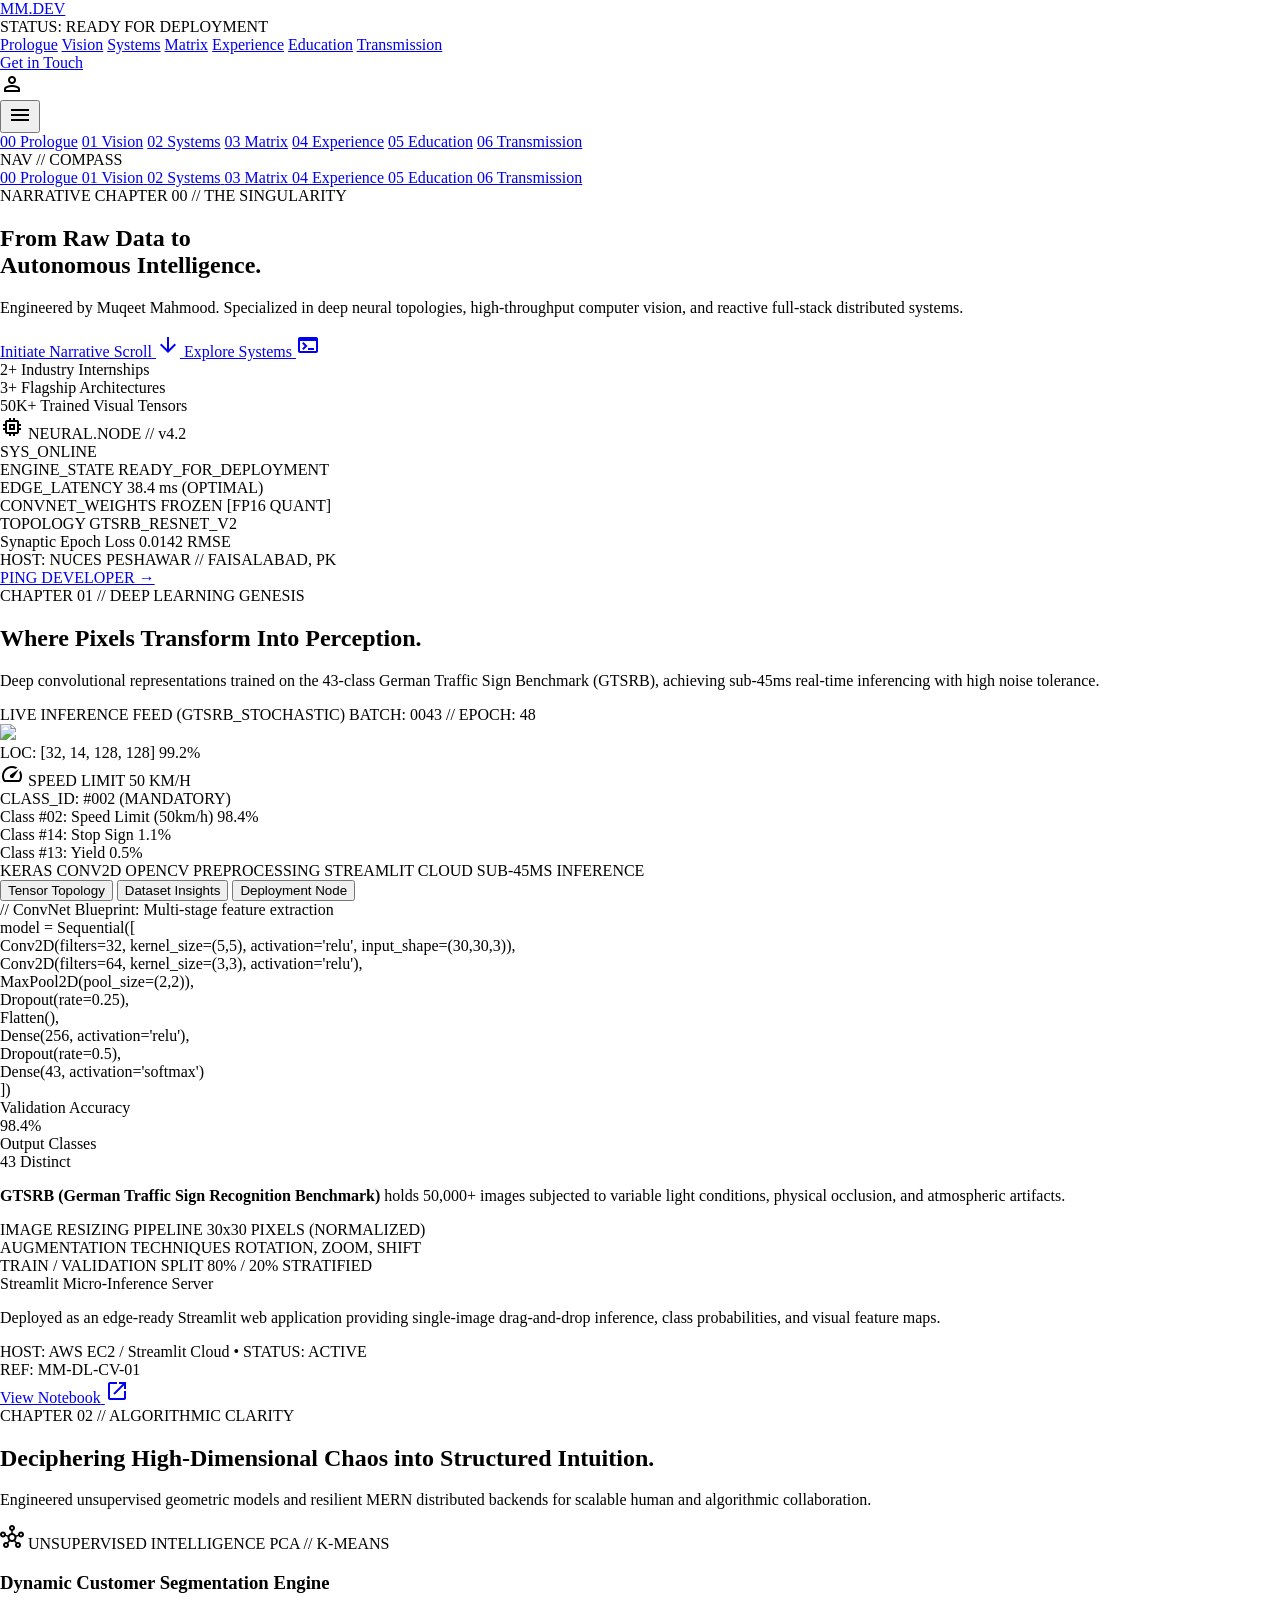
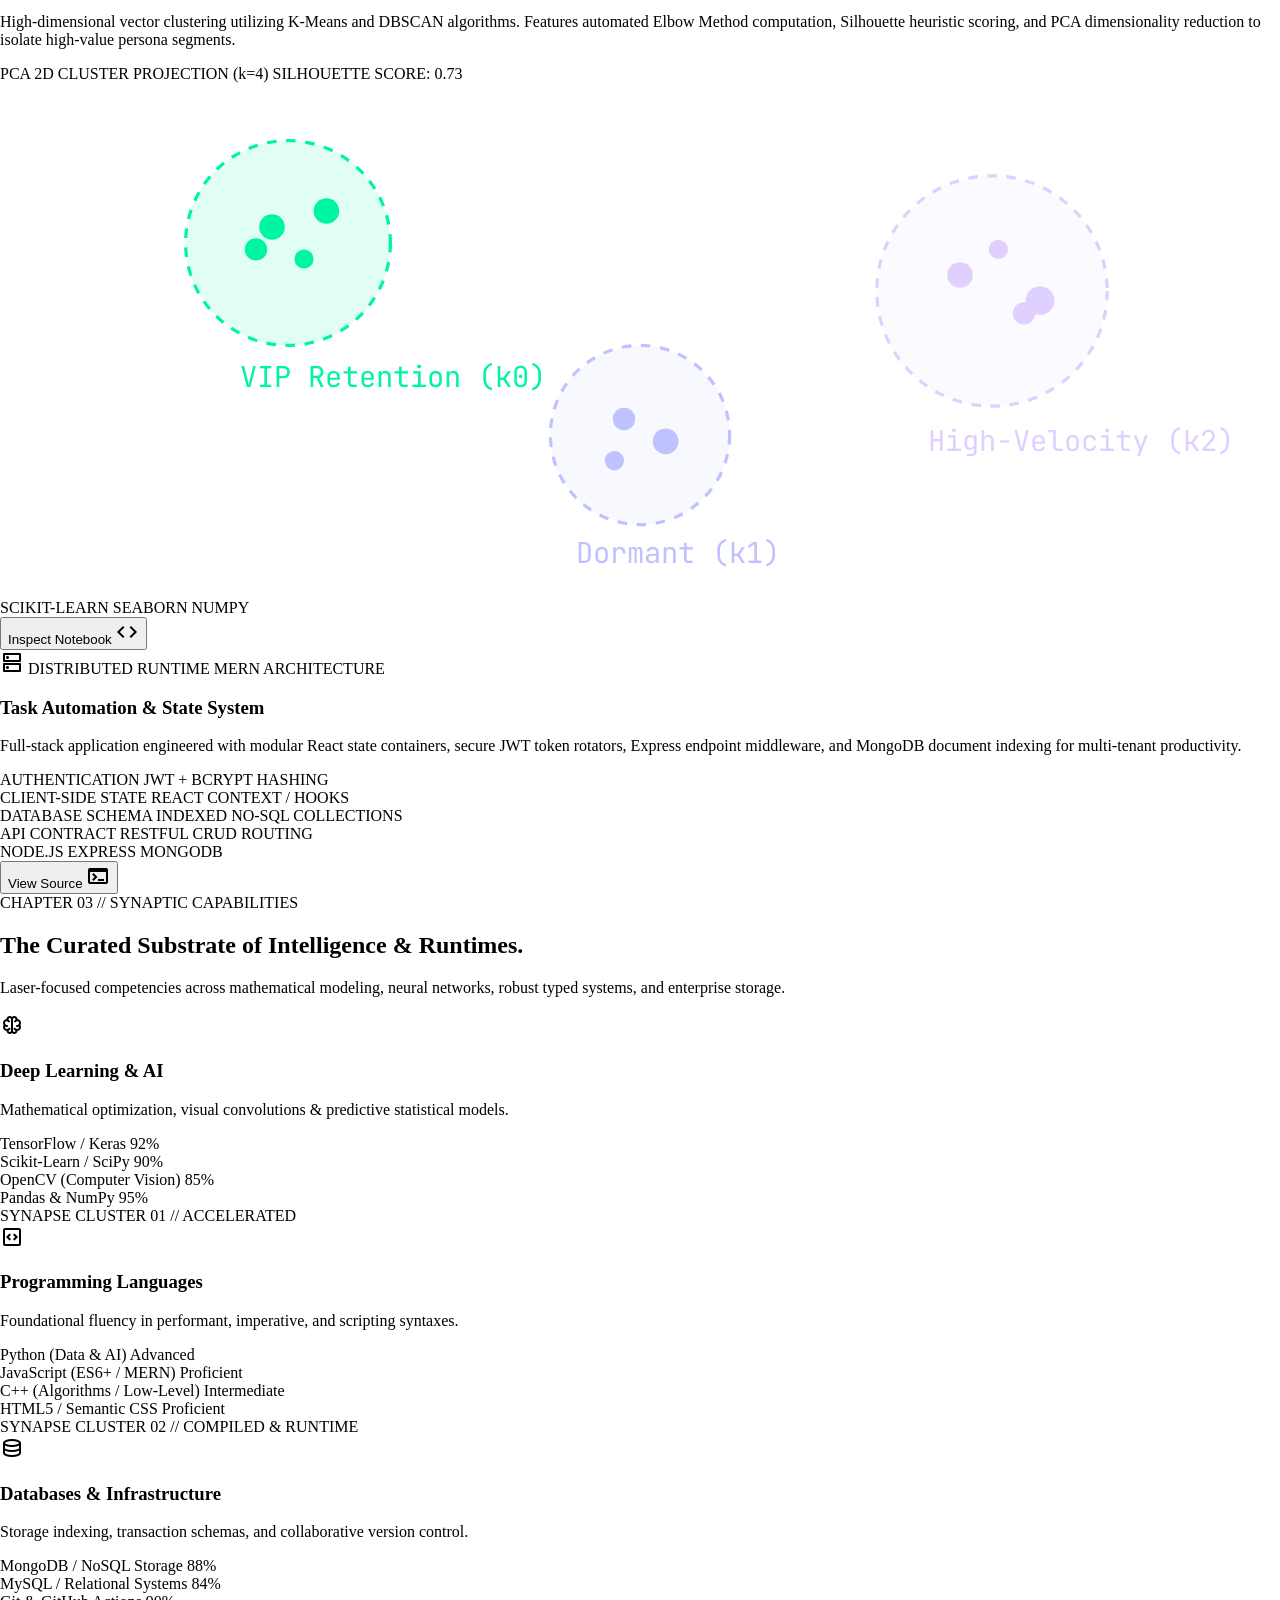
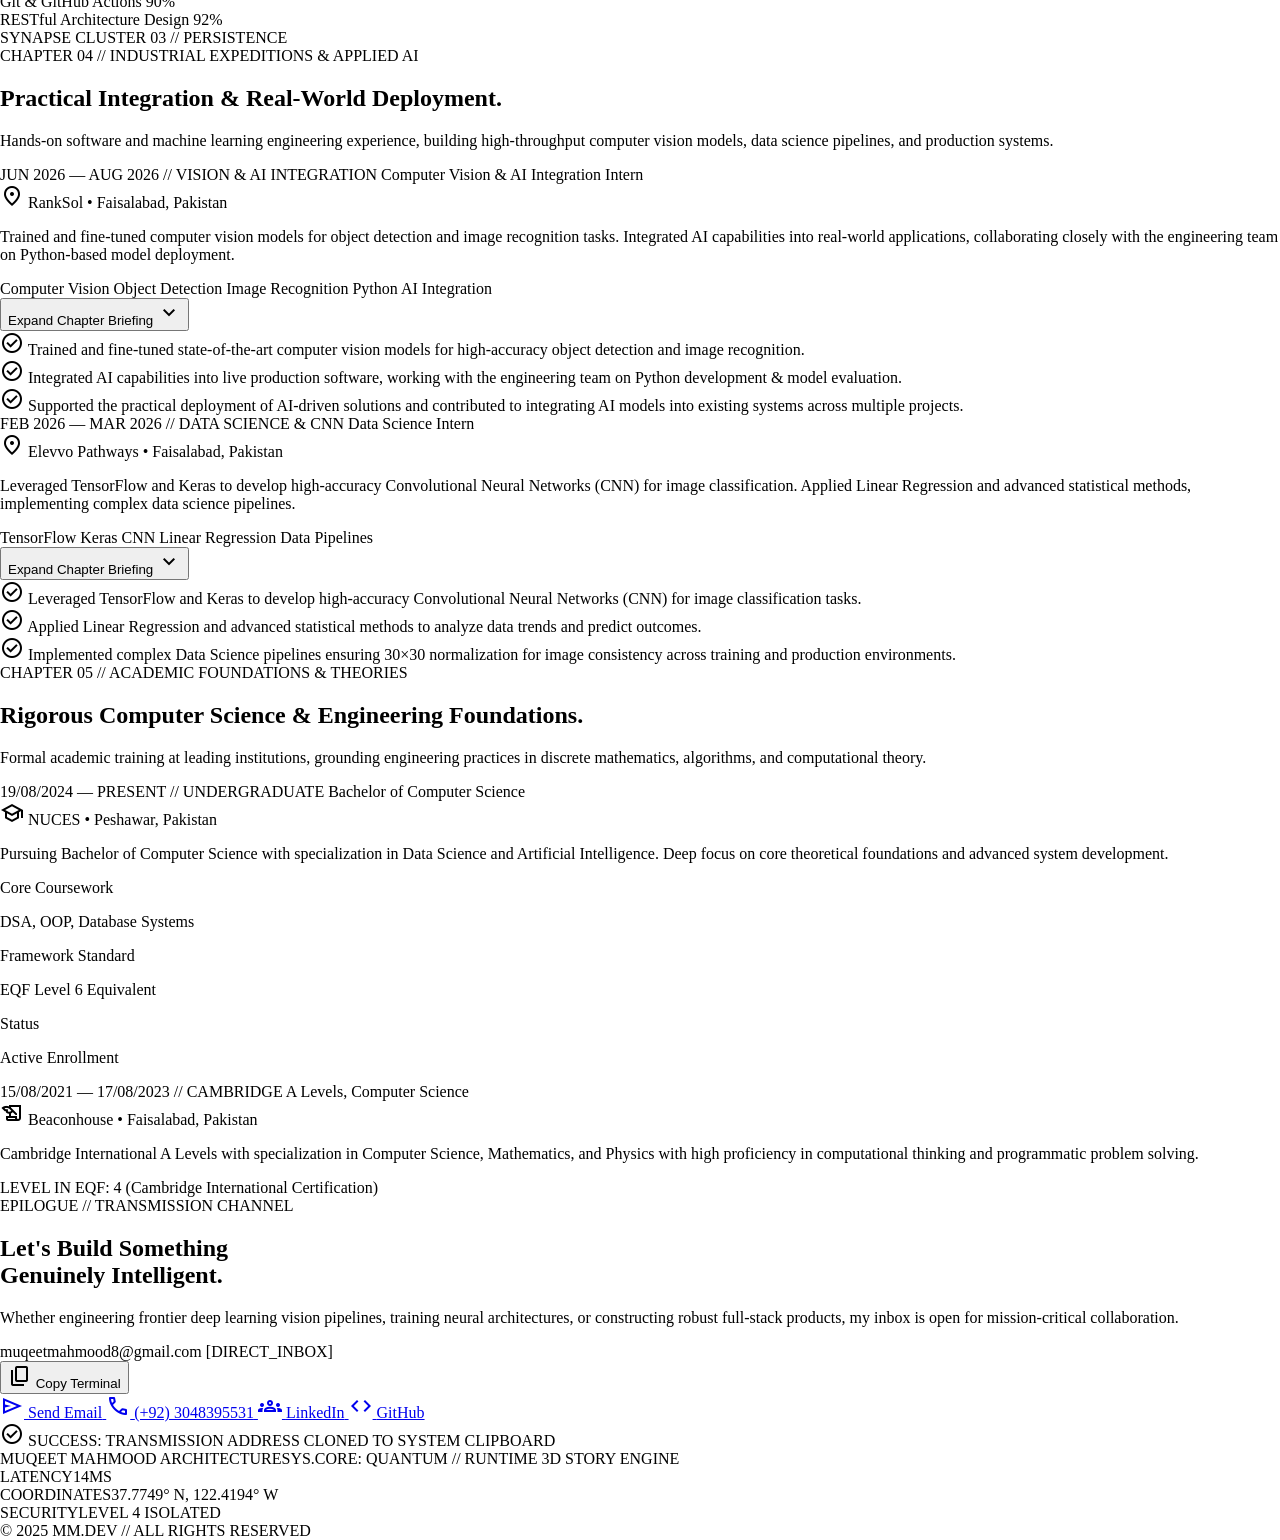
==== commit e0f29685: "Separate Education and Experience sections and enhance 3D scroll animation" ====
--- a/index.html
+++ b/index.html
@@ -194,7 +194,28 @@
         }
       }
     }
-  }</script><style>html{scroll-behavior:smooth;} #mobile-nav.open{display:flex!important;}</style></head><body class="bg-background font-body-md text-on-surface antialiased selection:bg-primary-container selection:text-on-primary-container"><header class="fixed top-0 left-0 right-0 w-full z-50 bg-surface/75 backdrop-blur-xl shadow-[0_1px_8px_rgba(0,0,0,0.04)]"><div class="h-20 w-full px-gutter-mobile md:px-margin flex items-center justify-between gap-space-md"><div class="flex items-center gap-space-lg"><a class="group flex items-center gap-space-sm" data-path="prologue" href="#prologue"><div class="w-2.5 h-2.5 rounded-full bg-primary-container shadow-[0_0_12px_rgba(0,245,160,0.8)]"></div><span class="font-headline-sm text-headline-sm tracking-tight text-on-surface group-hover:text-primary transition-colors">MM<span class="text-primary-container">.DEV</span></span></a><div class="hidden xl:flex items-center gap-space-xs px-space-sm py-space-xs rounded bg-surface-container-low"><span class="relative flex h-2 w-2"><span class="animate-ping absolute inline-flex h-full w-full rounded-full bg-primary-container opacity-75"></span><span class="relative inline-flex rounded-full h-2 w-2 bg-primary-container"></span></span><span class="font-telemetry-xs text-telemetry-xs uppercase text-on-surface-variant">STATUS: <span class="text-primary">READY FOR DEPLOYMENT</span></span></div></div><nav class="hidden lg:flex items-center gap-space-xs p-space-xs rounded-xl bg-surface-container-lowest/80 backdrop-blur-md" data-active-classes="bg-primary-container text-on-primary-container font-headline-sm text-label-code rounded shadow-[0_0_15px_rgba(0,245,160,0.3)]"><a aria-current="page" class="px-space-md py-space-xs transition-all bg-primary-container text-on-primary-container font-headline-sm text-label-code rounded shadow-[0_0_15px_rgba(0,245,160,0.3)]" data-path="prologue" href="#prologue">Prologue</a><a class="font-label-code text-label-code px-space-md py-space-xs rounded text-on-surface-variant hover:text-on-surface transition-all" data-path="vision" href="#vision">Vision</a><a class="font-label-code text-label-code px-space-md py-space-xs rounded text-on-surface-variant hover:text-on-surface transition-all" data-path="systems" href="#systems">Systems</a><a class="font-label-code text-label-code px-space-md py-space-xs rounded text-on-surface-variant hover:text-on-surface transition-all" data-path="matrix" href="#matrix">Matrix</a><a class="font-label-code text-label-code px-space-md py-space-xs rounded text-on-surface-variant hover:text-on-surface transition-all" data-path="odyssey" href="#odyssey">Odyssey</a><a class="font-label-code text-label-code px-space-md py-space-xs rounded text-on-surface-variant hover:text-on-surface transition-all" data-path="transmission" href="#transmission">Transmission</a></nav><div class="flex items-center gap-space-md"><a class="relative inline-flex items-center justify-center px-space-lg py-space-xs rounded bg-primary-container font-headline-sm text-body-sm font-semibold text-on-primary-container shadow-[0_0_20px_rgba(0,245,160,0.4)] hover:bg-primary-fixed hover:text-on-primary-fixed transition-all" data-path="transmission" href="#transmission">Get in Touch</a><div class="w-8 h-8 rounded-full bg-primary flex items-center justify-center shrink-0"><span class="material-symbols-outlined text-on-primary text-[18px]">person</span></div>
+  }</script><style>
+html { scroll-behavior: smooth; }
+#mobile-nav.open { display: flex !important; }
+
+/* 3D Card Perspective and Glow */
+.tilt-card {
+  perspective: 1000px;
+  transform-style: preserve-3d;
+  transition: transform 0.3s cubic-bezier(0.25, 1, 0.5, 1), box-shadow 0.3s ease;
+}
+.tilt-card:hover {
+  transform: translateY(-6px) scale(1.01);
+}
+</style></head><body class="bg-background font-body-md text-on-surface antialiased selection:bg-primary-container selection:text-on-primary-container"><header class="fixed top-0 left-0 right-0 w-full z-50 bg-surface/75 backdrop-blur-xl shadow-[0_1px_8px_rgba(0,0,0,0.04)]"><div class="h-20 w-full px-gutter-mobile md:px-margin flex items-center justify-between gap-space-md"><div class="flex items-center gap-space-lg"><a class="group flex items-center gap-space-sm" data-path="prologue" href="#prologue"><div class="w-2.5 h-2.5 rounded-full bg-primary-container shadow-[0_0_12px_rgba(0,245,160,0.8)]"></div><span class="font-headline-sm text-headline-sm tracking-tight text-on-surface group-hover:text-primary transition-colors">MM<span class="text-primary-container">.DEV</span></span></a><div class="hidden xl:flex items-center gap-space-xs px-space-sm py-space-xs rounded bg-surface-container-low"><span class="relative flex h-2 w-2"><span class="animate-ping absolute inline-flex h-full w-full rounded-full bg-primary-container opacity-75"></span><span class="relative inline-flex rounded-full h-2 w-2 bg-primary-container"></span></span><span class="font-telemetry-xs text-telemetry-xs uppercase text-on-surface-variant">STATUS: <span class="text-primary">READY FOR DEPLOYMENT</span></span></div></div><nav class="hidden lg:flex items-center gap-space-xs p-space-xs rounded-xl bg-surface-container-lowest/80 backdrop-blur-md" data-active-classes="bg-primary-container text-on-primary-container font-headline-sm text-label-code rounded shadow-[0_0_15px_rgba(0,245,160,0.3)]">
+  <a aria-current="page" class="px-space-md py-space-xs transition-all bg-primary-container text-on-primary-container font-headline-sm text-label-code rounded shadow-[0_0_15px_rgba(0,245,160,0.3)]" data-path="prologue" href="#prologue">Prologue</a>
+  <a class="font-label-code text-label-code px-space-md py-space-xs rounded text-on-surface-variant hover:text-on-surface transition-all" data-path="vision" href="#vision">Vision</a>
+  <a class="font-label-code text-label-code px-space-md py-space-xs rounded text-on-surface-variant hover:text-on-surface transition-all" data-path="systems" href="#systems">Systems</a>
+  <a class="font-label-code text-label-code px-space-md py-space-xs rounded text-on-surface-variant hover:text-on-surface transition-all" data-path="matrix" href="#matrix">Matrix</a>
+  <a class="font-label-code text-label-code px-space-md py-space-xs rounded text-on-surface-variant hover:text-on-surface transition-all" data-path="experience" href="#experience">Experience</a>
+  <a class="font-label-code text-label-code px-space-md py-space-xs rounded text-on-surface-variant hover:text-on-surface transition-all" data-path="education" href="#education">Education</a>
+  <a class="font-label-code text-label-code px-space-md py-space-xs rounded text-on-surface-variant hover:text-on-surface transition-all" data-path="transmission" href="#transmission">Transmission</a>
+</nav><div class="flex items-center gap-space-md"><a class="relative inline-flex items-center justify-center px-space-lg py-space-xs rounded bg-primary-container font-headline-sm text-body-sm font-semibold text-on-primary-container shadow-[0_0_20px_rgba(0,245,160,0.4)] hover:bg-primary-fixed hover:text-on-primary-fixed transition-all" data-path="transmission" href="#transmission">Get in Touch</a><div class="w-8 h-8 rounded-full bg-primary flex items-center justify-center shrink-0"><span class="material-symbols-outlined text-on-primary text-[18px]">person</span></div>
 <button id="mobile-nav-toggle" class="lg:hidden p-2 text-on-surface hover:text-primary transition-colors"><span class="material-symbols-outlined text-2xl">menu</span></button>
 </div></div>
 <div id="mobile-nav" class="hidden flex-col gap-2 p-4 bg-surface-container-lowest/95 backdrop-blur-xl border-t border-outline-variant/10 lg:hidden">
@@ -202,8 +223,9 @@
   <a class="px-3 py-2 text-sm font-label-code text-on-surface hover:text-primary" href="#vision">01 Vision</a>
   <a class="px-3 py-2 text-sm font-label-code text-on-surface hover:text-primary" href="#systems">02 Systems</a>
   <a class="px-3 py-2 text-sm font-label-code text-on-surface hover:text-primary" href="#matrix">03 Matrix</a>
-  <a class="px-3 py-2 text-sm font-label-code text-on-surface hover:text-primary" href="#odyssey">04 Odyssey</a>
-  <a class="px-3 py-2 text-sm font-label-code text-on-surface hover:text-primary" href="#transmission">05 Transmission</a>
+  <a class="px-3 py-2 text-sm font-label-code text-on-surface hover:text-primary" href="#experience">04 Experience</a>
+  <a class="px-3 py-2 text-sm font-label-code text-on-surface hover:text-primary" href="#education">05 Education</a>
+  <a class="px-3 py-2 text-sm font-label-code text-on-surface hover:text-primary" href="#transmission">06 Transmission</a>
 </div>
 </header><main class="w-full pt-20 bg-background min-h-screen relative overflow-hidden"><div class="flex flex-col w-full relative">
 <!-- Interactive Background 3D WebGL Scene Hook -->
@@ -214,197 +236,229 @@
 <div id="threejs-container-ANIMATION_6" style="width:100%;height:100%"></div>
 <script>
 (function() {
-  // Three.js interactive 3D narrative visualization
   const container = document.getElementById('three-canvas-container') || document.getElementById('threejs-container-ANIMATION_6') || document.body;
-  const devicePixelRatio = window.devicePixelRatio || 1;
-const width = container.clientWidth || window.innerWidth;
-const height = container.clientHeight || window.innerHeight;
-
-const scene = new THREE.Scene();
-const camera = new THREE.PerspectiveCamera(60, width / height, 0.1, 1000);
-camera.position.set(0, 0, 18);
-
-const renderer = new THREE.WebGLRenderer({ alpha: true, antialias: true, powerPreference: 'high-performance' });
-renderer.setSize(width, height);
-renderer.setPixelRatio(Math.min(window.devicePixelRatio || 1, 2));
-container.appendChild(renderer.domElement);
-
-// Ambient & dynamic point lights with theme colors (Emerald & Electric Violet)
-const ambientLight = new THREE.AmbientLight(0xffffff, 0.8);
-scene.add(ambientLight);
-
-const pointLight1 = new THREE.PointLight(0x00f5a0, 3.5, 50);
-pointLight1.position.set(10, 12, 10);
-scene.add(pointLight1);
-
-const pointLight2 = new THREE.PointLight(0x6366f1, 3.0, 50);
-pointLight2.position.set(-12, -8, 8);
-scene.add(pointLight2);
-
-// Group that reacts to narrative scrolling and mouse moves
-const storyWorld = new THREE.Group();
-scene.add(storyWorld);
-
-// Chapter 1: Neural Core (Central Polyhedral Core & Orbiting Particles)
-const coreGroup = new THREE.Group();
-storyWorld.add(coreGroup);
-
-const icosaGeo = new THREE.IcosahedronGeometry(3.6, 2);
-const icosaMat = new THREE.MeshStandardMaterial({
-  color: 0x0a1626,
-  emissive: 0x00f5a0,
-  emissiveIntensity: 0.25,
-  roughness: 0.2,
-  metalness: 0.85,
-  wireframe: true
-});
-const coreMesh = new THREE.Mesh(icosaGeo, icosaMat);
-coreGroup.add(coreMesh);
-
-// Inner glowing energy sphere
-const innerGeo = new THREE.SphereGeometry(2.0, 24, 24);
-const innerMat = new THREE.MeshBasicMaterial({
-  color: 0x00f5a0,
-  wireframe: false,
-  transparent: true,
-  opacity: 0.35
-});
-const innerCore = new THREE.Mesh(innerGeo, innerMat);
-coreGroup.add(innerCore);
-
-// Surrounding floating data nodes (Synaptic constellation)
-const particleCount = 280;
-const particlePositions = new Float32Array(particleCount * 3);
-const particleColors = new Float32Array(particleCount * 3);
-
-const colorEmerald = new THREE.Color(0x00f5a0);
-const colorViolet = new THREE.Color(0x818cf8);
-const colorCyan = new THREE.Color(0x38bdf8);
-
-for (let i = 0; i < particleCount; i++) {
-  const radius = 5.5 + Math.random() * 8.5;
-  const theta = Math.random() * Math.PI * 2;
-  const phi = Math.acos((Math.random() * 2) - 1);
-
-  particlePositions[i * 3] = radius * Math.sin(phi) * Math.cos(theta);
-  particlePositions[i * 3 + 1] = radius * Math.sin(phi) * Math.sin(theta);
-  particlePositions[i * 3 + 2] = radius * Math.cos(phi);
-
-  const mixedColor = Math.random() > 0.5 ? colorEmerald : (Math.random() > 0.5 ? colorViolet : colorCyan);
-  particleColors[i * 3] = mixedColor.r;
-  particleColors[i * 3 + 1] = mixedColor.g;
-  particleColors[i * 3 + 2] = mixedColor.b;
-}
-
-const particleGeo = new THREE.BufferGeometry();
-particleGeo.setAttribute('position', new THREE.BufferAttribute(particlePositions, 3));
-particleGeo.setAttribute('color', new THREE.BufferAttribute(particleColors, 3));
-
-const particleMat = new THREE.PointsMaterial({
-  size: 0.16,
-  vertexColors: true,
-  transparent: true,
-  opacity: 0.85,
-  blending: THREE.AdditiveBlending
-});
-const pointCloud = new THREE.Points(particleGeo, particleMat);
-coreGroup.add(pointCloud);
-
-// Chapter 2: Floating Engineered Architecture Rings / Discs
-const ringsGroup = new THREE.Group();
-ringsGroup.position.set(0, -2, 0);
-storyWorld.add(ringsGroup);
-
-for (let r = 0; r < 3; r++) {
-  const ringGeo = new THREE.TorusGeometry(5.2 + r * 2.2, 0.04, 16, 100);
-  const ringMat = new THREE.MeshBasicMaterial({
-    color: r % 2 === 0 ? 0x00f5a0 : 0x6366f1,
-    transparent: true,
-    opacity: 0.45,
+  const width = container.clientWidth || window.innerWidth;
+  const height = container.clientHeight || window.innerHeight;
+
+  const scene = new THREE.Scene();
+  scene.fog = new THREE.FogExp2(0x0f131b, 0.018);
+
+  const camera = new THREE.PerspectiveCamera(55, width / height, 0.1, 1000);
+  camera.position.set(0, 0, 18);
+
+  const renderer = new THREE.WebGLRenderer({ alpha: true, antialias: true, powerPreference: 'high-performance' });
+  renderer.setSize(width, height);
+  renderer.setPixelRatio(Math.min(window.devicePixelRatio || 1, 2));
+  container.appendChild(renderer.domElement);
+
+  // Dynamic Ambient & Point Lights
+  const ambientLight = new THREE.AmbientLight(0xffffff, 0.8);
+  scene.add(ambientLight);
+
+  const pointLight1 = new THREE.PointLight(0x00f5a0, 4.0, 60);
+  pointLight1.position.set(12, 14, 10);
+  scene.add(pointLight1);
+
+  const pointLight2 = new THREE.PointLight(0x6366f1, 3.5, 60);
+  pointLight2.position.set(-14, -10, 8);
+  scene.add(pointLight2);
+
+  const pointLight3 = new THREE.PointLight(0x38bdf8, 3.0, 50);
+  pointLight3.position.set(0, -18, 12);
+  scene.add(pointLight3);
+
+  // Master World Group
+  const storyWorld = new THREE.Group();
+  scene.add(storyWorld);
+
+  // 1. Central Quantum Core
+  const coreGroup = new THREE.Group();
+  storyWorld.add(coreGroup);
+
+  const icosaGeo = new THREE.IcosahedronGeometry(3.8, 2);
+  const icosaMat = new THREE.MeshStandardMaterial({
+    color: 0x08101a,
+    emissive: 0x00f5a0,
+    emissiveIntensity: 0.35,
+    roughness: 0.15,
+    metalness: 0.9,
     wireframe: true
   });
-  const ringMesh = new THREE.Mesh(ringGeo, ringMat);
-  ringMesh.rotation.x = Math.PI / 2.5 + r * 0.35;
-  ringMesh.rotation.y = r * 0.5;
-  ringsGroup.add(ringMesh);
-}
-
-// Interactive mouse parallax & scroll mapping
-let mouseX = 0;
-let mouseY = 0;
-let targetX = 0;
-let targetY = 0;
-let scrollProgress = 0;
-
-window.addEventListener('mousemove', (e) => {
-  mouseX = (e.clientX / window.innerWidth - 0.5) * 2;
-  mouseY = (e.clientY / window.innerHeight - 0.5) * 2;
-});
-
-window.addEventListener('scroll', () => {
-  const maxScroll = document.documentElement.scrollHeight - window.innerHeight;
-  if (maxScroll > 0) {
-    scrollProgress = window.scrollY / maxScroll;
+  const coreMesh = new THREE.Mesh(icosaGeo, icosaMat);
+  coreGroup.add(coreMesh);
+
+  // Inner pulsing core sphere
+  const innerGeo = new THREE.SphereGeometry(2.1, 32, 32);
+  const innerMat = new THREE.MeshBasicMaterial({
+    color: 0x00f5a0,
+    wireframe: false,
+    transparent: true,
+    opacity: 0.38
+  });
+  const innerCore = new THREE.Mesh(innerGeo, innerMat);
+  coreGroup.add(innerCore);
+
+  // 2. Orbital Constellation Particle Cloud (Depth Field)
+  const particleCount = 450;
+  const particlePositions = new Float32Array(particleCount * 3);
+  const particleColors = new Float32Array(particleCount * 3);
+
+  const colorEmerald = new THREE.Color(0x00f5a0);
+  const colorViolet = new THREE.Color(0x818cf8);
+  const colorCyan = new THREE.Color(0x38bdf8);
+
+  for (let i = 0; i < particleCount; i++) {
+    const radius = 4.5 + Math.random() * 16.0;
+    const theta = Math.random() * Math.PI * 2;
+    const phi = Math.acos((Math.random() * 2) - 1);
+
+    particlePositions[i * 3] = radius * Math.sin(phi) * Math.cos(theta);
+    particlePositions[i * 3 + 1] = radius * Math.sin(phi) * Math.sin(theta);
+    particlePositions[i * 3 + 2] = radius * Math.cos(phi);
+
+    const rVal = Math.random();
+    const mixedColor = rVal > 0.6 ? colorEmerald : (rVal > 0.3 ? colorViolet : colorCyan);
+    particleColors[i * 3] = mixedColor.r;
+    particleColors[i * 3 + 1] = mixedColor.g;
+    particleColors[i * 3 + 2] = mixedColor.b;
   }
-}, { passive: true });
-
-window.addEventListener('resize', () => {
-  const w = container.clientWidth || window.innerWidth;
-  const h = container.clientHeight || window.innerHeight;
-  camera.aspect = w / h;
-  camera.updateProjectionMatrix();
-  renderer.setSize(w, h);
-});
-
-// Render Animation Loop
-let clock = new THREE.Clock();
-
-function animate() {
-  requestAnimationFrame(animate);
-  const elapsedTime = clock.getElapsedTime();
-
-  // Subtle mouse smoothing
-  targetX += (mouseX - targetX) * 0.05;
-  targetY += (mouseY - targetY) * 0.05;
-
-  // Narrative camera & scene choreography based on scroll progress (0.0 to 1.0)
-  // Chapter 0 (Hero): Centered, spinning neural core
-  // Chapter 1 (Deep Learning Genesis): Core shifts left, zooms in
-  // Chapter 2 (Engineered Systems): Shifts right, tilts down into architectural disc view
-  // Chapter 3 (Tech Stack Matrix): Deep perspective, rings expand
-  // Chapter 4 (Career Odyssey & Finale): Elevates upward to horizon view
-
-  const scrollFactor = scrollProgress * Math.PI * 2;
-
-  coreMesh.rotation.x = elapsedTime * 0.15 + scrollProgress * 2.5;
-  coreMesh.rotation.y = elapsedTime * 0.22 + scrollProgress * 3.0;
-
-  innerCore.scale.setScalar(1 + Math.sin(elapsedTime * 2.5) * 0.12);
-
-  pointCloud.rotation.y = -elapsedTime * 0.08 + scrollProgress * 1.5;
-  pointCloud.rotation.z = elapsedTime * 0.04;
-
-  ringsGroup.rotation.z = elapsedTime * 0.12 - scrollProgress * 2.0;
-  ringsGroup.rotation.x = Math.PI / 3 + Math.sin(elapsedTime * 0.5) * 0.1 + scrollProgress * 1.2;
-
-  // Fluid story camera choreography
-  const targetCamX = Math.sin(scrollProgress * Math.PI * 1.8) * 4.5 + targetX * 1.2;
-  const targetCamY = -scrollProgress * 6.0 - targetY * 1.0;
-  const targetCamZ = 18 - Math.sin(scrollProgress * Math.PI) * 4.0;
-
-  camera.position.x += (targetCamX - camera.position.x) * 0.06;
-  camera.position.y += (targetCamY - camera.position.y) * 0.06;
-  camera.position.z += (targetCamZ - camera.position.z) * 0.06;
-  camera.lookAt(0, -scrollProgress * 3.0, 0);
-
-  // Dynamic color pulse on point lights
-  pointLight1.intensity = 3.0 + Math.sin(elapsedTime * 2.0) * 0.8;
-  pointLight2.intensity = 2.5 + Math.cos(elapsedTime * 1.8) * 0.7;
-
-  renderer.render(scene, camera);
-}
-
-animate();
+
+  const particleGeo = new THREE.BufferGeometry();
+  particleGeo.setAttribute('position', new THREE.BufferAttribute(particlePositions, 3));
+  particleGeo.setAttribute('color', new THREE.BufferAttribute(particleColors, 3));
+
+  const particleMat = new THREE.PointsMaterial({
+    size: 0.18,
+    vertexColors: true,
+    transparent: true,
+    opacity: 0.85,
+    blending: THREE.AdditiveBlending
+  });
+  const pointCloud = new THREE.Points(particleGeo, particleMat);
+  storyWorld.add(pointCloud);
+
+  // 3. Floating Gyroscope Orbital Rings
+  const ringsGroup = new THREE.Group();
+  storyWorld.add(ringsGroup);
+
+  const ringMeshes = [];
+  for (let r = 0; r < 4; r++) {
+    const ringGeo = new THREE.TorusGeometry(5.0 + r * 2.0, 0.045, 16, 120);
+    const ringMat = new THREE.MeshBasicMaterial({
+      color: r % 2 === 0 ? 0x00f5a0 : 0x6366f1,
+      transparent: true,
+      opacity: 0.5,
+      wireframe: true
+    });
+    const ringMesh = new THREE.Mesh(ringGeo, ringMat);
+    ringMesh.rotation.x = (Math.PI / 4) + r * 0.45;
+    ringMesh.rotation.y = r * 0.7;
+    ringsGroup.add(ringMesh);
+    ringMeshes.push(ringMesh);
+  }
+
+  // 4. Auxiliary Floating Satellite Geometric Clusters
+  const satelliteGroup = new THREE.Group();
+  storyWorld.add(satelliteGroup);
+
+  const satGeo1 = new THREE.OctahedronGeometry(1.6, 1);
+  const satMat1 = new THREE.MeshBasicMaterial({ color: 0x38bdf8, wireframe: true, transparent: true, opacity: 0.4 });
+  const sat1 = new THREE.Mesh(satGeo1, satMat1);
+  sat1.position.set(-11, 6, -5);
+  satelliteGroup.add(sat1);
+
+  const satGeo2 = new THREE.DodecahedronGeometry(1.4, 0);
+  const satMat2 = new THREE.MeshBasicMaterial({ color: 0x818cf8, wireframe: true, transparent: true, opacity: 0.45 });
+  const sat2 = new THREE.Mesh(satGeo2, satMat2);
+  sat2.position.set(12, -7, -4);
+  satelliteGroup.add(sat2);
+
+  // Interactive mouse parallax & scroll mapping
+  let mouseX = 0;
+  let mouseY = 0;
+  let targetX = 0;
+  let targetY = 0;
+  let scrollProgress = 0;
+
+  window.addEventListener('mousemove', (e) => {
+    mouseX = (e.clientX / window.innerWidth - 0.5) * 2;
+    mouseY = (e.clientY / window.innerHeight - 0.5) * 2;
+  });
+
+  window.addEventListener('scroll', () => {
+    const maxScroll = document.documentElement.scrollHeight - window.innerHeight;
+    if (maxScroll > 0) {
+      scrollProgress = window.scrollY / maxScroll;
+    }
+  }, { passive: true });
+
+  window.addEventListener('resize', () => {
+    const w = container.clientWidth || window.innerWidth;
+    const h = container.clientHeight || window.innerHeight;
+    camera.aspect = w / h;
+    camera.updateProjectionMatrix();
+    renderer.setSize(w, h);
+  });
+
+  // Render Loop with 3D Cinematic Choreography Across 7 Chapters
+  const clock = new THREE.Clock();
+
+  function animate() {
+    requestAnimationFrame(animate);
+    const elapsedTime = clock.getElapsedTime();
+
+    // Mouse smoothing
+    targetX += (mouseX - targetX) * 0.06;
+    targetY += (mouseY - targetY) * 0.06;
+
+    // 3D Rotations tied to time and scroll progress
+    coreMesh.rotation.x = elapsedTime * 0.18 + scrollProgress * 3.5;
+    coreMesh.rotation.y = elapsedTime * 0.25 + scrollProgress * 4.0;
+    innerCore.scale.setScalar(1 + Math.sin(elapsedTime * 2.8) * 0.14);
+
+    pointCloud.rotation.y = -elapsedTime * 0.06 + scrollProgress * 2.2;
+    pointCloud.rotation.x = Math.sin(elapsedTime * 0.2) * 0.2;
+
+    ringsGroup.rotation.z = elapsedTime * 0.14 - scrollProgress * 2.5;
+    ringsGroup.rotation.x = Math.PI / 3 + Math.sin(elapsedTime * 0.6) * 0.15 + scrollProgress * 1.8;
+
+    ringMeshes.forEach((rm, idx) => {
+      rm.rotation.z += 0.002 * (idx + 1);
+      rm.rotation.y += 0.001 * (idx + 1);
+    });
+
+    sat1.rotation.x = elapsedTime * 0.4 + scrollProgress * 2.0;
+    sat1.rotation.y = elapsedTime * 0.3;
+    sat2.rotation.x = -elapsedTime * 0.3 + scrollProgress * 2.0;
+    sat2.rotation.z = elapsedTime * 0.4;
+
+    // Fluid story camera flight path across 7 chapters:
+    // Chapter 0 (Prologue): Centered deep perspective
+    // Chapter 1 (Vision): Swoops right, zooms near tensor mesh
+    // Chapter 2 (Systems): Shifts left, tilts up into orbital ring plane
+    // Chapter 3 (Matrix): Expands wide perspective, particle acceleration
+    // Chapter 4 (Experience): Deep left architectural flyby
+    // Chapter 5 (Education): Tilts down toward mathematical crystal
+    // Chapter 6 (Transmission): Ascends smoothly into starry horizon
+
+    const camX = Math.sin(scrollProgress * Math.PI * 2.4) * 6.5 + targetX * 1.5;
+    const camY = -scrollProgress * 9.0 - targetY * 1.2;
+    const camZ = 18 - Math.sin(scrollProgress * Math.PI * 1.5) * 5.5;
+
+    camera.position.x += (camX - camera.position.x) * 0.06;
+    camera.position.y += (camY - camera.position.y) * 0.06;
+    camera.position.z += (camZ - camera.position.z) * 0.06;
+    camera.lookAt(0, -scrollProgress * 4.5, 0);
+
+    // Dynamic light pulsing
+    pointLight1.intensity = 3.5 + Math.sin(elapsedTime * 2.2) * 1.0;
+    pointLight2.intensity = 3.0 + Math.cos(elapsedTime * 1.9) * 0.8;
+    pointLight3.intensity = 2.5 + Math.sin(elapsedTime * 1.5) * 0.7;
+
+    renderer.render(scene, camera);
+  }
+
+  animate();
 })();
 </script>
 </div>
@@ -435,12 +489,16 @@
 <span class="font-label-code text-label-code text-on-surface-variant group-hover:text-primary transition-colors opacity-60 group-hover:opacity-100">03 Matrix</span>
 <span class="w-2.5 h-2.5 rounded-full bg-surface-variant transition-all duration-300 ring-2 ring-transparent group-hover:bg-primary-container group-hover:shadow-[0_0_10px_#00f5a0]"></span>
 </a>
-<a class="nav-compass-item group flex items-center justify-end gap-space-sm text-right transition-all" data-target="odyssey" href="#odyssey">
-<span class="font-label-code text-label-code text-on-surface-variant group-hover:text-primary transition-colors opacity-60 group-hover:opacity-100">04 Odyssey</span>
+<a class="nav-compass-item group flex items-center justify-end gap-space-sm text-right transition-all" data-target="experience" href="#experience">
+<span class="font-label-code text-label-code text-on-surface-variant group-hover:text-primary transition-colors opacity-60 group-hover:opacity-100">04 Experience</span>
+<span class="w-2.5 h-2.5 rounded-full bg-surface-variant transition-all duration-300 ring-2 ring-transparent group-hover:bg-primary-container group-hover:shadow-[0_0_10px_#00f5a0]"></span>
+</a>
+<a class="nav-compass-item group flex items-center justify-end gap-space-sm text-right transition-all" data-target="education" href="#education">
+<span class="font-label-code text-label-code text-on-surface-variant group-hover:text-primary transition-colors opacity-60 group-hover:opacity-100">05 Education</span>
 <span class="w-2.5 h-2.5 rounded-full bg-surface-variant transition-all duration-300 ring-2 ring-transparent group-hover:bg-primary-container group-hover:shadow-[0_0_10px_#00f5a0]"></span>
 </a>
 <a class="nav-compass-item group flex items-center justify-end gap-space-sm text-right transition-all" data-target="transmission" href="#transmission">
-<span class="font-label-code text-label-code text-on-surface-variant group-hover:text-primary transition-colors opacity-60 group-hover:opacity-100">05 Transmission</span>
+<span class="font-label-code text-label-code text-on-surface-variant group-hover:text-primary transition-colors opacity-60 group-hover:opacity-100">06 Transmission</span>
 <span class="w-2.5 h-2.5 rounded-full bg-surface-variant transition-all duration-300 ring-2 ring-transparent group-hover:bg-primary-container group-hover:shadow-[0_0_10px_#00f5a0]"></span>
 </a>
 </nav>
@@ -1037,82 +1095,100 @@
 </div>
 </section>
 <!-- ==========================================
-       SECTION 04 // THE TECHNICAL ODYSSEY (Career)
+       SECTION 04 // THE INDUSTRIAL ODYSSEY (Experience)
        ========================================== -->
-<section class="relative z-10 w-full px-gutter-mobile md:px-margin py-28" id="odyssey">
+<section class="relative z-10 w-full px-gutter-mobile md:px-margin py-28" id="experience">
 <div class="max-w-[1240px] w-full mx-auto">
 <!-- Section Header -->
 <div class="flex flex-col items-start mb-space-xl">
 <div class="inline-flex items-center gap-space-xs px-space-md py-space-xs rounded bg-surface-container-low shadow-sm">
-<span class="font-telemetry-xs text-telemetry-xs uppercase tracking-widest text-primary">CHAPTER 04 // THE TECHNICAL ODYSSEY</span>
+<span class="w-2 h-2 rounded-full bg-primary-container shadow-[0_0_8px_#00f5a0]"></span>
+<span class="font-telemetry-xs text-telemetry-xs uppercase tracking-widest text-primary">CHAPTER 04 // INDUSTRIAL EXPEDITIONS &amp; APPLIED AI</span>
 </div>
 <h2 class="mt-space-sm font-headline-lg text-headline-lg text-on-surface tracking-tight">
-          Chronicles of Rigor, Code &amp; Education.
+          Practical Integration &amp; Real-World Deployment.
         </h2>
 <p class="mt-space-xs font-body-md text-body-md text-on-surface-variant max-w-2xl">
-          The timeline bridging algorithmic foundations at premier institutions to high-tempo software development environments.
+          Hands-on software and machine learning engineering experience, building high-throughput computer vision models, data science pipelines, and production systems.
         </p>
 </div>
-<!-- Chronological Story Timeline -->
-<div class="relative pl-6 md:pl-10 space-y-space-xl before:absolute before:left-[11px] md:before:left-[19px] before:top-3 before:bottom-3 before:w-[2px] before:bg-gradient-to-b before:from-primary-container before:via-secondary before:to-surface-variant">
-<!-- Milestone 1: RankSol (Computer Vision & AI Integration Intern) -->
-<div class="relative group">
+
+<!-- Chronological Experience Timeline -->
+<div class="relative pl-6 md:pl-10 space-y-space-xl before:absolute before:left-[11px] md:before:left-[19px] before:top-3 before:bottom-3 before:w-[2px] before:bg-gradient-to-b before:from-primary-container via-secondary to-surface-variant">
+
+<!-- Milestone 1: RankSol -->
+<div class="relative group tilt-card">
 <div class="absolute -left-[30px] md:-left-[42px] top-1.5 w-4 h-4 rounded-full bg-primary-container shadow-[0_0_12px_#00f5a0] ring-4 ring-background"></div>
-<div class="bg-surface-container-lowest/80 backdrop-blur-xl p-space-lg rounded-xl shadow-xl hover:shadow-2xl transition-all">
+<div class="bg-surface-container-lowest/80 backdrop-blur-xl p-space-lg rounded-xl shadow-xl hover:shadow-2xl transition-all border border-outline-variant/10 hover:border-primary-container/40">
 <div class="flex flex-wrap items-center justify-between gap-2">
 <div class="flex items-center gap-space-sm">
 <span class="font-telemetry-xs text-telemetry-xs px-2 py-0.5 rounded bg-primary-container/10 text-primary uppercase">JUN 2026 — AUG 2026 // VISION &amp; AI INTEGRATION</span>
 <span class="font-headline-sm text-headline-sm font-bold text-on-surface">Computer Vision &amp; AI Integration Intern</span>
 </div>
-<span class="font-label-code text-label-code text-on-surface-variant">RankSol • Faisalabad, Pakistan</span>
+<span class="font-label-code text-label-code text-on-surface-variant flex items-center gap-1"><span class="material-symbols-outlined text-[16px] text-primary">location_on</span> RankSol • Faisalabad, Pakistan</span>
 </div>
 <p class="mt-space-sm font-body-md text-body-md text-on-surface-variant">
               Trained and fine-tuned computer vision models for object detection and image recognition tasks. Integrated AI capabilities into real-world applications, collaborating closely with the engineering team on Python-based model deployment.
             </p>
-<button class="mt-space-md text-primary font-label-code text-label-code inline-flex items-center gap-1 hover:text-primary-container transition-colors" onclick="toggleBriefing('briefing-1')">
-<span id="briefing-1-btn-text">Expand Chapter Briefing</span>
-<span class="material-symbols-outlined text-[16px]" id="briefing-1-icon">expand_more</span>
+<div class="mt-space-md flex flex-wrap gap-2">
+<span class="px-3 py-1 bg-surface-container text-[10px] font-label-code font-bold text-primary rounded-full uppercase border border-primary-container/20">Computer Vision</span>
+<span class="px-3 py-1 bg-surface-container text-[10px] font-label-code font-bold text-primary rounded-full uppercase border border-primary-container/20">Object Detection</span>
+<span class="px-3 py-1 bg-surface-container text-[10px] font-label-code font-bold text-primary rounded-full uppercase border border-primary-container/20">Image Recognition</span>
+<span class="px-3 py-1 bg-surface-container text-[10px] font-label-code font-bold text-primary rounded-full uppercase border border-primary-container/20">Python</span>
+<span class="px-3 py-1 bg-surface-container text-[10px] font-label-code font-bold text-primary rounded-full uppercase border border-primary-container/20">AI Integration</span>
+</div>
+<button class="mt-space-md text-primary font-label-code text-label-code inline-flex items-center gap-1 hover:text-primary-container transition-colors" onclick="toggleBriefing('exp-briefing-1')">
+<span id="exp-briefing-1-btn-text">Expand Chapter Briefing</span>
+<span class="material-symbols-outlined text-[16px]" id="exp-briefing-1-icon">expand_more</span>
 </button>
 <!-- Accordion Drawer -->
-<div class="hidden mt-space-md p-space-md rounded bg-surface-container space-y-2 text-body-sm font-body-sm text-on-surface-variant" id="briefing-1">
+<div class="hidden mt-space-md p-space-md rounded bg-surface-container space-y-2 text-body-sm font-body-sm text-on-surface-variant" id="exp-briefing-1">
 <div class="flex items-start gap-2">
 <span class="material-symbols-outlined text-primary text-[18px] mt-0.5">check_circle</span>
 <span>Trained and fine-tuned state-of-the-art computer vision models for high-accuracy object detection and image recognition.</span>
 </div>
 <div class="flex items-start gap-2">
 <span class="material-symbols-outlined text-primary text-[18px] mt-0.5">check_circle</span>
-<span>Integrated AI capabilities into live production software, working with the engineering team on Python development &amp; performance benchmarks.</span>
+<span>Integrated AI capabilities into live production software, working with the engineering team on Python development &amp; model evaluation.</span>
 </div>
 <div class="flex items-start gap-2">
 <span class="material-symbols-outlined text-primary text-[18px] mt-0.5">check_circle</span>
-<span>Supported practical deployment of AI-driven solutions across multi-system enterprise architectures.</span>
-</div>
-</div>
-</div>
-</div>
-<!-- Milestone 2: Elevvo Pathways (Data Science Intern) -->
-<div class="relative group">
+<span>Supported the practical deployment of AI-driven solutions and contributed to integrating AI models into existing systems across multiple projects.</span>
+</div>
+</div>
+</div>
+</div>
+
+<!-- Milestone 2: Elevvo Pathways -->
+<div class="relative group tilt-card">
 <div class="absolute -left-[30px] md:-left-[42px] top-1.5 w-4 h-4 rounded-full bg-secondary shadow-[0_0_12px_#c0c1ff] ring-4 ring-background"></div>
-<div class="bg-surface-container-lowest/80 backdrop-blur-xl p-space-lg rounded-xl shadow-xl hover:shadow-2xl transition-all">
+<div class="bg-surface-container-lowest/80 backdrop-blur-xl p-space-lg rounded-xl shadow-xl hover:shadow-2xl transition-all border border-outline-variant/10 hover:border-secondary/40">
 <div class="flex flex-wrap items-center justify-between gap-2">
 <div class="flex items-center gap-space-sm">
 <span class="font-telemetry-xs text-telemetry-xs px-2 py-0.5 rounded bg-secondary-container/30 text-secondary uppercase">FEB 2026 — MAR 2026 // DATA SCIENCE &amp; CNN</span>
 <span class="font-headline-sm text-headline-sm font-bold text-on-surface">Data Science Intern</span>
 </div>
-<span class="font-label-code text-label-code text-on-surface-variant">Elevvo Pathways • Faisalabad, Pakistan</span>
+<span class="font-label-code text-label-code text-on-surface-variant flex items-center gap-1"><span class="material-symbols-outlined text-[16px] text-secondary">location_on</span> Elevvo Pathways • Faisalabad, Pakistan</span>
 </div>
 <p class="mt-space-sm font-body-md text-body-md text-on-surface-variant">
-              Leveraged TensorFlow and Keras to develop high-accuracy Convolutional Neural Networks (CNN) for image classification. Applied Linear Regression and advanced statistical methods, implementing data science pipelines with 30x30 image normalization.
+              Leveraged TensorFlow and Keras to develop high-accuracy Convolutional Neural Networks (CNN) for image classification. Applied Linear Regression and advanced statistical methods, implementing complex data science pipelines.
             </p>
-<button class="mt-space-md text-secondary font-label-code text-label-code inline-flex items-center gap-1 hover:text-on-surface transition-colors" onclick="toggleBriefing('briefing-2')">
-<span id="briefing-2-btn-text">Expand Chapter Briefing</span>
-<span class="material-symbols-outlined text-[16px]" id="briefing-2-icon">expand_more</span>
+<div class="mt-space-md flex flex-wrap gap-2">
+<span class="px-3 py-1 bg-surface-container text-[10px] font-label-code font-bold text-secondary rounded-full uppercase border border-secondary/20">TensorFlow</span>
+<span class="px-3 py-1 bg-surface-container text-[10px] font-label-code font-bold text-secondary rounded-full uppercase border border-secondary/20">Keras</span>
+<span class="px-3 py-1 bg-surface-container text-[10px] font-label-code font-bold text-secondary rounded-full uppercase border border-secondary/20">CNN</span>
+<span class="px-3 py-1 bg-surface-container text-[10px] font-label-code font-bold text-secondary rounded-full uppercase border border-secondary/20">Linear Regression</span>
+<span class="px-3 py-1 bg-surface-container text-[10px] font-label-code font-bold text-secondary rounded-full uppercase border border-secondary/20">Data Pipelines</span>
+</div>
+<button class="mt-space-md text-secondary font-label-code text-label-code inline-flex items-center gap-1 hover:text-on-surface transition-colors" onclick="toggleBriefing('exp-briefing-2')">
+<span id="exp-briefing-2-btn-text">Expand Chapter Briefing</span>
+<span class="material-symbols-outlined text-[16px]" id="exp-briefing-2-icon">expand_more</span>
 </button>
 <!-- Accordion Drawer -->
-<div class="hidden mt-space-md p-space-md rounded bg-surface-container space-y-2 text-body-sm font-body-sm text-on-surface-variant" id="briefing-2">
+<div class="hidden mt-space-md p-space-md rounded bg-surface-container space-y-2 text-body-sm font-body-sm text-on-surface-variant" id="exp-briefing-2">
 <div class="flex items-start gap-2">
 <span class="material-symbols-outlined text-secondary text-[18px] mt-0.5">check_circle</span>
-<span>Leveraged TensorFlow and Keras to develop high-accuracy Convolutional Neural Networks (CNN) for image classification.</span>
+<span>Leveraged TensorFlow and Keras to develop high-accuracy Convolutional Neural Networks (CNN) for image classification tasks.</span>
 </div>
 <div class="flex items-start gap-2">
 <span class="material-symbols-outlined text-secondary text-[18px] mt-0.5">check_circle</span>
@@ -1120,48 +1196,93 @@
 </div>
 <div class="flex items-start gap-2">
 <span class="material-symbols-outlined text-secondary text-[18px] mt-0.5">check_circle</span>
-<span>Implemented complex Data Science pipelines ensuring 30x30 normalization for image consistency across training and production.</span>
-</div>
-</div>
-</div>
-</div>
-<!-- Milestone 3: FAST-NUCES -->
-<div class="relative group">
-<div class="absolute -left-[30px] md:-left-[42px] top-1.5 w-4 h-4 rounded-full bg-surface-variant ring-4 ring-background"></div>
-<div class="bg-surface-container-lowest/80 backdrop-blur-xl p-space-lg rounded-xl shadow-xl hover:shadow-2xl transition-all">
+<span>Implemented complex Data Science pipelines ensuring 30×30 normalization for image consistency across training and production environments.</span>
+</div>
+</div>
+</div>
+</div>
+
+</div>
+</div>
+</section>
+<!-- ==========================================
+       SECTION 05 // ACADEMIC FOUNDATIONS (Education)
+       ========================================== -->
+<section class="relative z-10 w-full px-gutter-mobile md:px-margin py-28" id="education">
+<div class="max-w-[1240px] w-full mx-auto">
+<!-- Section Header -->
+<div class="flex flex-col items-start mb-space-xl">
+<div class="inline-flex items-center gap-space-xs px-space-md py-space-xs rounded bg-surface-container-low shadow-sm">
+<span class="w-2 h-2 rounded-full bg-secondary shadow-[0_0_8px_#c0c1ff]"></span>
+<span class="font-telemetry-xs text-telemetry-xs uppercase tracking-widest text-secondary">CHAPTER 05 // ACADEMIC FOUNDATIONS &amp; THEORIES</span>
+</div>
+<h2 class="mt-space-sm font-headline-lg text-headline-lg text-on-surface tracking-tight">
+          Rigorous Computer Science &amp; Engineering Foundations.
+        </h2>
+<p class="mt-space-xs font-body-md text-body-md text-on-surface-variant max-w-2xl">
+          Formal academic training at leading institutions, grounding engineering practices in discrete mathematics, algorithms, and computational theory.
+        </p>
+</div>
+
+<!-- Chronological Education Timeline -->
+<div class="relative pl-6 md:pl-10 space-y-space-xl before:absolute before:left-[11px] md:before:left-[19px] before:top-3 before:bottom-3 before:w-[2px] before:bg-gradient-to-b before:from-secondary via-primary to-surface-variant">
+
+<!-- Academic 1: FAST-NUCES -->
+<div class="relative group tilt-card">
+<div class="absolute -left-[30px] md:-left-[42px] top-1.5 w-4 h-4 rounded-full bg-secondary shadow-[0_0_12px_#c0c1ff] ring-4 ring-background"></div>
+<div class="bg-surface-container-lowest/80 backdrop-blur-xl p-space-lg rounded-xl shadow-xl hover:shadow-2xl transition-all border border-outline-variant/10 hover:border-secondary/40">
 <div class="flex flex-wrap items-center justify-between gap-2">
 <div class="flex items-center gap-space-sm">
-<span class="font-telemetry-xs text-telemetry-xs px-2 py-0.5 rounded bg-surface-container text-on-surface-variant uppercase">2024 - 2028 // ACADEMIC GENESIS</span>
-<span class="font-headline-sm text-headline-sm font-bold text-on-surface">Bachelor of Computer Science (Level in EQF: 6)</span>
-</div>
-<span class="font-label-code text-label-code text-on-surface-variant">National University of Computer and Emerging Sciences (NUCES) • Peshawar, Pakistan</span>
+<span class="font-telemetry-xs text-telemetry-xs px-2 py-0.5 rounded bg-surface-container text-secondary uppercase font-bold">19/08/2024 — PRESENT // UNDERGRADUATE</span>
+<span class="font-headline-sm text-headline-sm font-bold text-on-surface">Bachelor of Computer Science</span>
+</div>
+<span class="font-label-code text-label-code text-on-surface-variant flex items-center gap-1"><span class="material-symbols-outlined text-[16px] text-secondary">school</span> NUCES • Peshawar, Pakistan</span>
 </div>
 <p class="mt-space-sm font-body-md text-body-md text-on-surface-variant">
-              Core academic immersion in Data Structures &amp; Algorithms, Object-Oriented Programming (OOP), Discrete Mathematics, Database Systems, and Digital Logic Design.
+              Pursuing Bachelor of Computer Science with specialization in Data Science and Artificial Intelligence. Deep focus on core theoretical foundations and advanced system development.
             </p>
-</div>
-</div>
-<!-- Milestone 4: Beaconhouse -->
-<div class="relative group">
+<div class="mt-space-md grid grid-cols-1 sm:grid-cols-3 gap-space-sm">
+<div class="p-space-sm rounded bg-surface-container">
+<span class="font-telemetry-xs text-telemetry-xs text-on-surface-variant uppercase">Core Coursework</span>
+<p class="font-label-code text-body-sm font-semibold text-primary mt-0.5">DSA, OOP, Database Systems</p>
+</div>
+<div class="p-space-sm rounded bg-surface-container">
+<span class="font-telemetry-xs text-telemetry-xs text-on-surface-variant uppercase">Framework Standard</span>
+<p class="font-label-code text-body-sm font-semibold text-secondary mt-0.5">EQF Level 6 Equivalent</p>
+</div>
+<div class="p-space-sm rounded bg-surface-container">
+<span class="font-telemetry-xs text-telemetry-xs text-on-surface-variant uppercase">Status</span>
+<p class="font-label-code text-body-sm font-semibold text-primary-container mt-0.5 flex items-center gap-1.5"><span class="w-1.5 h-1.5 rounded-full bg-primary-container animate-pulse"></span> Active Enrollment</p>
+</div>
+</div>
+</div>
+</div>
+
+<!-- Academic 2: Beaconhouse -->
+<div class="relative group tilt-card">
 <div class="absolute -left-[30px] md:-left-[42px] top-1.5 w-4 h-4 rounded-full bg-surface-variant ring-4 ring-background"></div>
-<div class="bg-surface-container-lowest/80 backdrop-blur-xl p-space-lg rounded-xl shadow-xl hover:shadow-2xl transition-all">
+<div class="bg-surface-container-lowest/80 backdrop-blur-xl p-space-lg rounded-xl shadow-xl hover:shadow-2xl transition-all border border-outline-variant/10 hover:border-surface-bright">
 <div class="flex flex-wrap items-center justify-between gap-2">
 <div class="flex items-center gap-space-sm">
-<span class="font-telemetry-xs text-telemetry-xs px-2 py-0.5 rounded bg-surface-container text-on-surface-variant uppercase">2021 - 2023 // FOUNDATION</span>
-<span class="font-headline-sm text-headline-sm font-bold text-on-surface">A Levels, Computer Science (Level in EQF: 4)</span>
-</div>
-<span class="font-label-code text-label-code text-on-surface-variant">Beaconhouse • Faisalabad, Pakistan</span>
+<span class="font-telemetry-xs text-telemetry-xs px-2 py-0.5 rounded bg-surface-container text-on-surface-variant uppercase">15/08/2021 — 17/08/2023 // CAMBRIDGE</span>
+<span class="font-headline-sm text-headline-sm font-bold text-on-surface">A Levels, Computer Science</span>
+</div>
+<span class="font-label-code text-label-code text-on-surface-variant flex items-center gap-1"><span class="material-symbols-outlined text-[16px] text-outline">history_edu</span> Beaconhouse • Faisalabad, Pakistan</span>
 </div>
 <p class="mt-space-sm font-body-md text-body-md text-on-surface-variant">
-              Specialized coursework in Computer Science, Mathematics, and Physics with early emphasis on computational logic and programmatic problem solving.
+              Cambridge International A Levels with specialization in Computer Science, Mathematics, and Physics with high proficiency in computational thinking and programmatic problem solving.
             </p>
-</div>
-</div>
+<div class="mt-space-md inline-flex items-center gap-2 px-space-sm py-1 rounded bg-surface-container font-label-code text-telemetry-xs text-on-surface-variant">
+<span class="text-primary font-bold">LEVEL IN EQF:</span> 4 (Cambridge International Certification)
+</div>
+</div>
+</div>
+
 </div>
 </div>
 </section>
 <!-- ==========================================
-       SECTION 05 // EPILOGUE & TRANSMISSION (Contact)
+       SECTION 06 // EPILOGUE & TRANSMISSION (Contact)
        ========================================== -->
 <section class="relative z-10 w-full px-gutter-mobile md:px-margin py-32" id="transmission">
 <div class="max-w-[1240px] w-full mx-auto">
@@ -1257,14 +1378,16 @@
     const btnText = document.getElementById(`${id}-btn-text`);
     const icon = document.getElementById(`${id}-icon`);
 
-    if (el.classList.contains('hidden')) {
-      el.classList.remove('hidden');
-      btnText.innerText = 'Collapse Chapter Briefing';
-      icon.innerText = 'expand_less';
-    } else {
-      el.classList.add('hidden');
-      btnText.innerText = 'Expand Chapter Briefing';
-      icon.innerText = 'expand_more';
+    if (el) {
+      if (el.classList.contains('hidden')) {
+        el.classList.remove('hidden');
+        if (btnText) btnText.innerText = 'Collapse Chapter Briefing';
+        if (icon) icon.innerText = 'expand_less';
+      } else {
+        el.classList.add('hidden');
+        if (btnText) btnText.innerText = 'Expand Chapter Briefing';
+        if (icon) icon.innerText = 'expand_more';
+      }
     }
   }
 
@@ -1276,47 +1399,17 @@
       const icon = document.getElementById('copy-icon');
       const toast = document.getElementById('copy-toast');
 
-      btnText.innerText = 'Address Copied!';
-      icon.innerText = 'done';
-      toast.classList.remove('hidden');
+      if (btnText) btnText.innerText = 'Address Copied!';
+      if (icon) icon.innerText = 'done';
+      if (toast) toast.classList.remove('hidden');
 
       setTimeout(() => {
-        btnText.innerText = 'Copy Terminal';
-        icon.innerText = 'content_copy';
-        toast.classList.add('hidden');
+        if (btnText) btnText.innerText = 'Copy Terminal';
+        if (icon) icon.innerText = 'content_copy';
+        if (toast) toast.classList.add('hidden');
       }, 3500);
     });
   }
-
-  // ScrollSpy for Vertical Floating Narrative Compass
-  window.addEventListener('scroll', () => {
-    const sections = ['prologue', 'vision', 'systems', 'matrix', 'odyssey', 'transmission'];
-    const scrollPosition = window.scrollY + 250;
-
-    sections.forEach(id => {
-      const section = document.getElementById(id);
-      const navItem = document.querySelector(`.nav-compass-item[data-target="${id}"]`);
-
-      if (section && navItem) {
-        const top = section.offsetTop;
-        const height = section.offsetHeight;
-        const dot = navItem.querySelector('span:last-child');
-        const text = navItem.querySelector('span:first-child');
-
-        if (scrollPosition >= top && scrollPosition < top + height) {
-          dot.classList.add('bg-primary-container', 'shadow-[0_0_12px_#00f5a0]', 'scale-125');
-          dot.classList.remove('bg-surface-variant');
-          text.classList.add('text-primary', 'opacity-100', 'font-semibold');
-          text.classList.remove('text-on-surface-variant', 'opacity-60');
-        } else {
-          dot.classList.remove('bg-primary-container', 'shadow-[0_0_12px_#00f5a0]', 'scale-125');
-          dot.classList.add('bg-surface-variant');
-          text.classList.remove('text-primary', 'opacity-100', 'font-semibold');
-          text.classList.add('text-on-surface-variant', 'opacity-60');
-        }
-      }
-    });
-  });
 
   // Mobile Nav Toggle
   const mobileToggle = document.getElementById('mobile-nav-toggle');
@@ -1329,4 +1422,61 @@
       a.addEventListener('click', () => mobileNav.classList.remove('open'));
     });
   }
+
+  // ScrollSpy for Vertical Floating Narrative Compass across all 7 sections
+  window.addEventListener('scroll', () => {
+    const sections = ['prologue', 'vision', 'systems', 'matrix', 'experience', 'education', 'transmission'];
+    const scrollPosition = window.scrollY + 260;
+
+    sections.forEach(id => {
+      const section = document.getElementById(id);
+      const navItem = document.querySelector(`.nav-compass-item[data-target="${id}"]`);
+
+      if (section && navItem) {
+        const top = section.offsetTop;
+        const height = section.offsetHeight;
+        const dot = navItem.querySelector('span:last-child');
+        const text = navItem.querySelector('span:first-child');
+
+        if (scrollPosition >= top && scrollPosition < top + height) {
+          if (dot) {
+            dot.classList.add('bg-primary-container', 'shadow-[0_0_12px_#00f5a0]', 'scale-125');
+            dot.classList.remove('bg-surface-variant');
+          }
+          if (text) {
+            text.classList.add('text-primary', 'opacity-100', 'font-semibold');
+            text.classList.remove('text-on-surface-variant', 'opacity-60');
+          }
+        } else {
+          if (dot) {
+            dot.classList.remove('bg-primary-container', 'shadow-[0_0_12px_#00f5a0]', 'scale-125');
+            dot.classList.add('bg-surface-variant');
+          }
+          if (text) {
+            text.classList.remove('text-primary', 'opacity-100', 'font-semibold');
+            text.classList.add('text-on-surface-variant', 'opacity-60');
+          }
+        }
+      }
+    });
+  });
+
+  // 3D Card Interactive Tilt Physics
+  if (window.matchMedia("(pointer: fine)").matches) {
+    document.querySelectorAll('.tilt-card').forEach(card => {
+      card.addEventListener('mousemove', (e) => {
+        const rect = card.getBoundingClientRect();
+        const x = e.clientX - rect.left;
+        const y = e.clientY - rect.top;
+        const centerX = rect.width / 2;
+        const centerY = rect.height / 2;
+        const rotX = ((y - centerY) / centerY) * -6;
+        const rotY = ((x - centerX) / centerX) * 6;
+        card.style.transform = `perspective(1000px) rotateX(${rotX}deg) rotateY(${rotY}deg) translateY(-4px)`;
+      });
+      card.addEventListener('mouseleave', () => {
+        card.style.transform = '';
+      });
+    });
+  }
 </script></main><footer class="w-full bg-surface-container-lowest py-space-xl"><div class="w-full px-gutter-mobile md:px-margin"><div class="flex flex-col lg:flex-row items-center justify-between gap-space-lg"><div class="flex items-center gap-space-md"><div class="w-2 h-2 rounded bg-primary-container shadow-[0_0_8px_#00F5A0]"></div><div class="flex flex-col"><span class="font-headline-sm text-body-sm font-bold text-on-surface">MUQEET MAHMOOD ARCHITECTURE</span><span class="font-telemetry-xs text-telemetry-xs uppercase text-on-surface-variant">SYS.CORE: QUANTUM // RUNTIME 3D STORY ENGINE</span></div></div><div class="flex flex-wrap items-center justify-center gap-space-lg"><div class="flex items-center gap-space-xs px-space-sm py-space-xs rounded bg-surface-container"><span class="font-telemetry-xs text-telemetry-xs text-on-surface-variant">LATENCY</span><span class="font-telemetry-xs text-telemetry-xs text-primary">14MS</span></div><div class="flex items-center gap-space-xs px-space-sm py-space-xs rounded bg-surface-container"><span class="font-telemetry-xs text-telemetry-xs text-on-surface-variant">COORDINATES</span><span class="font-telemetry-xs text-telemetry-xs text-secondary">37.7749° N, 122.4194° W</span></div><div class="flex items-center gap-space-xs px-space-sm py-space-xs rounded bg-surface-container"><span class="font-telemetry-xs text-telemetry-xs text-on-surface-variant">SECURITY</span><span class="font-telemetry-xs text-telemetry-xs text-primary">LEVEL 4 ISOLATED</span></div></div><div class="flex items-center gap-space-md"><span class="font-telemetry-xs text-telemetry-xs text-on-surface-variant uppercase tracking-widest">© 2025 MM.DEV // ALL RIGHTS RESERVED</span></div></div></div></footer></body></html>
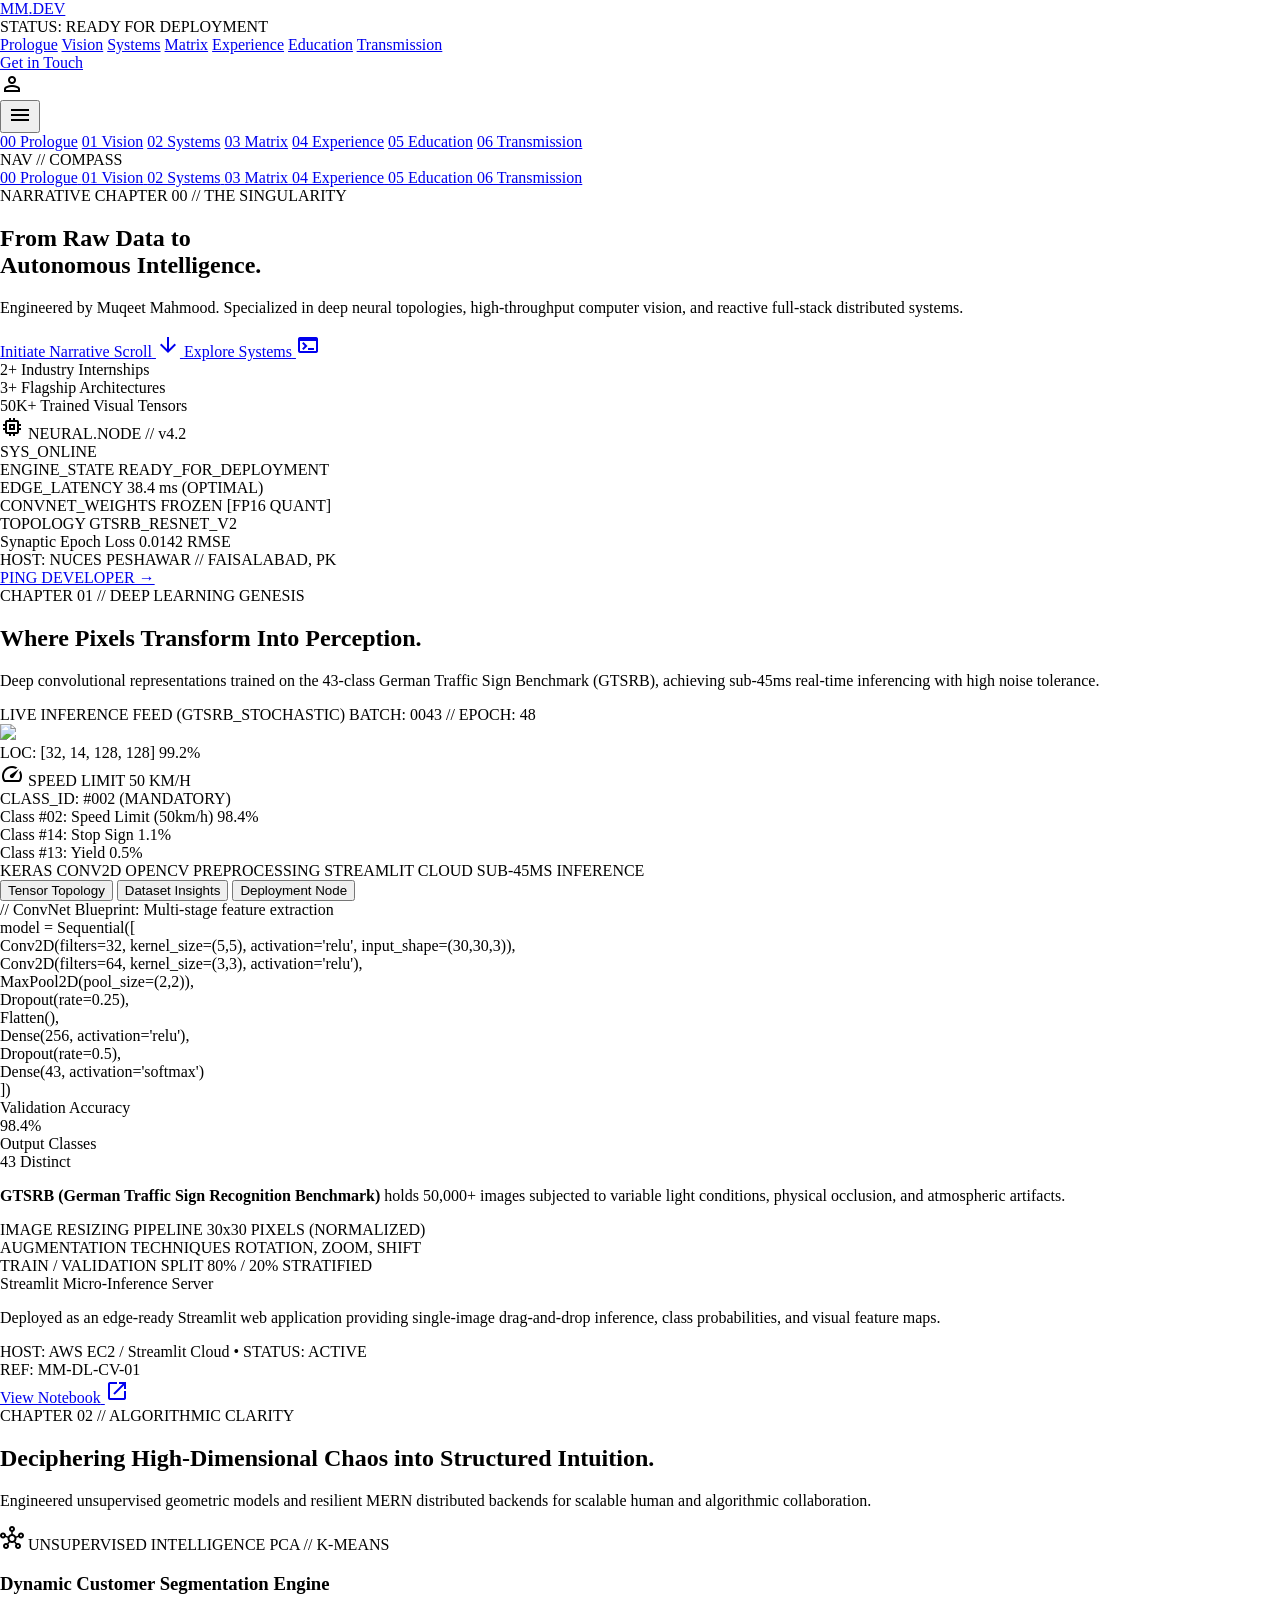
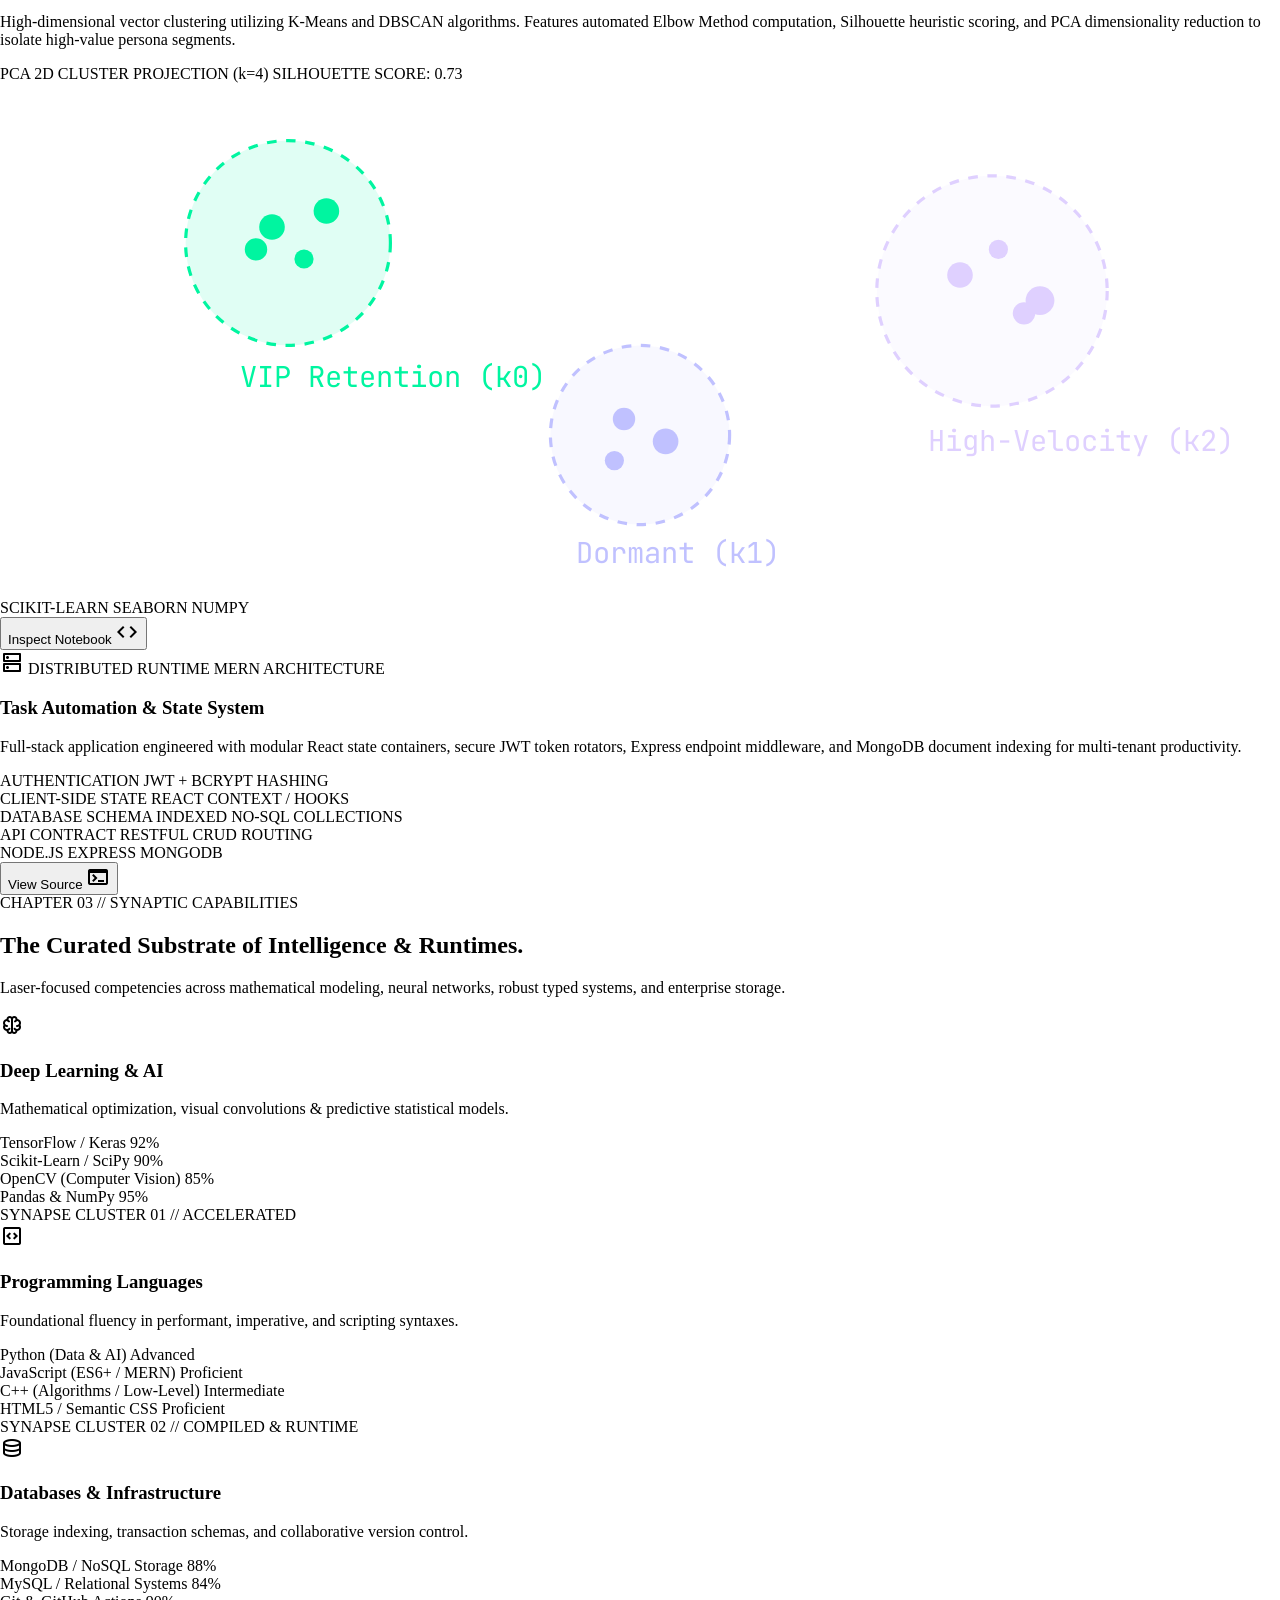
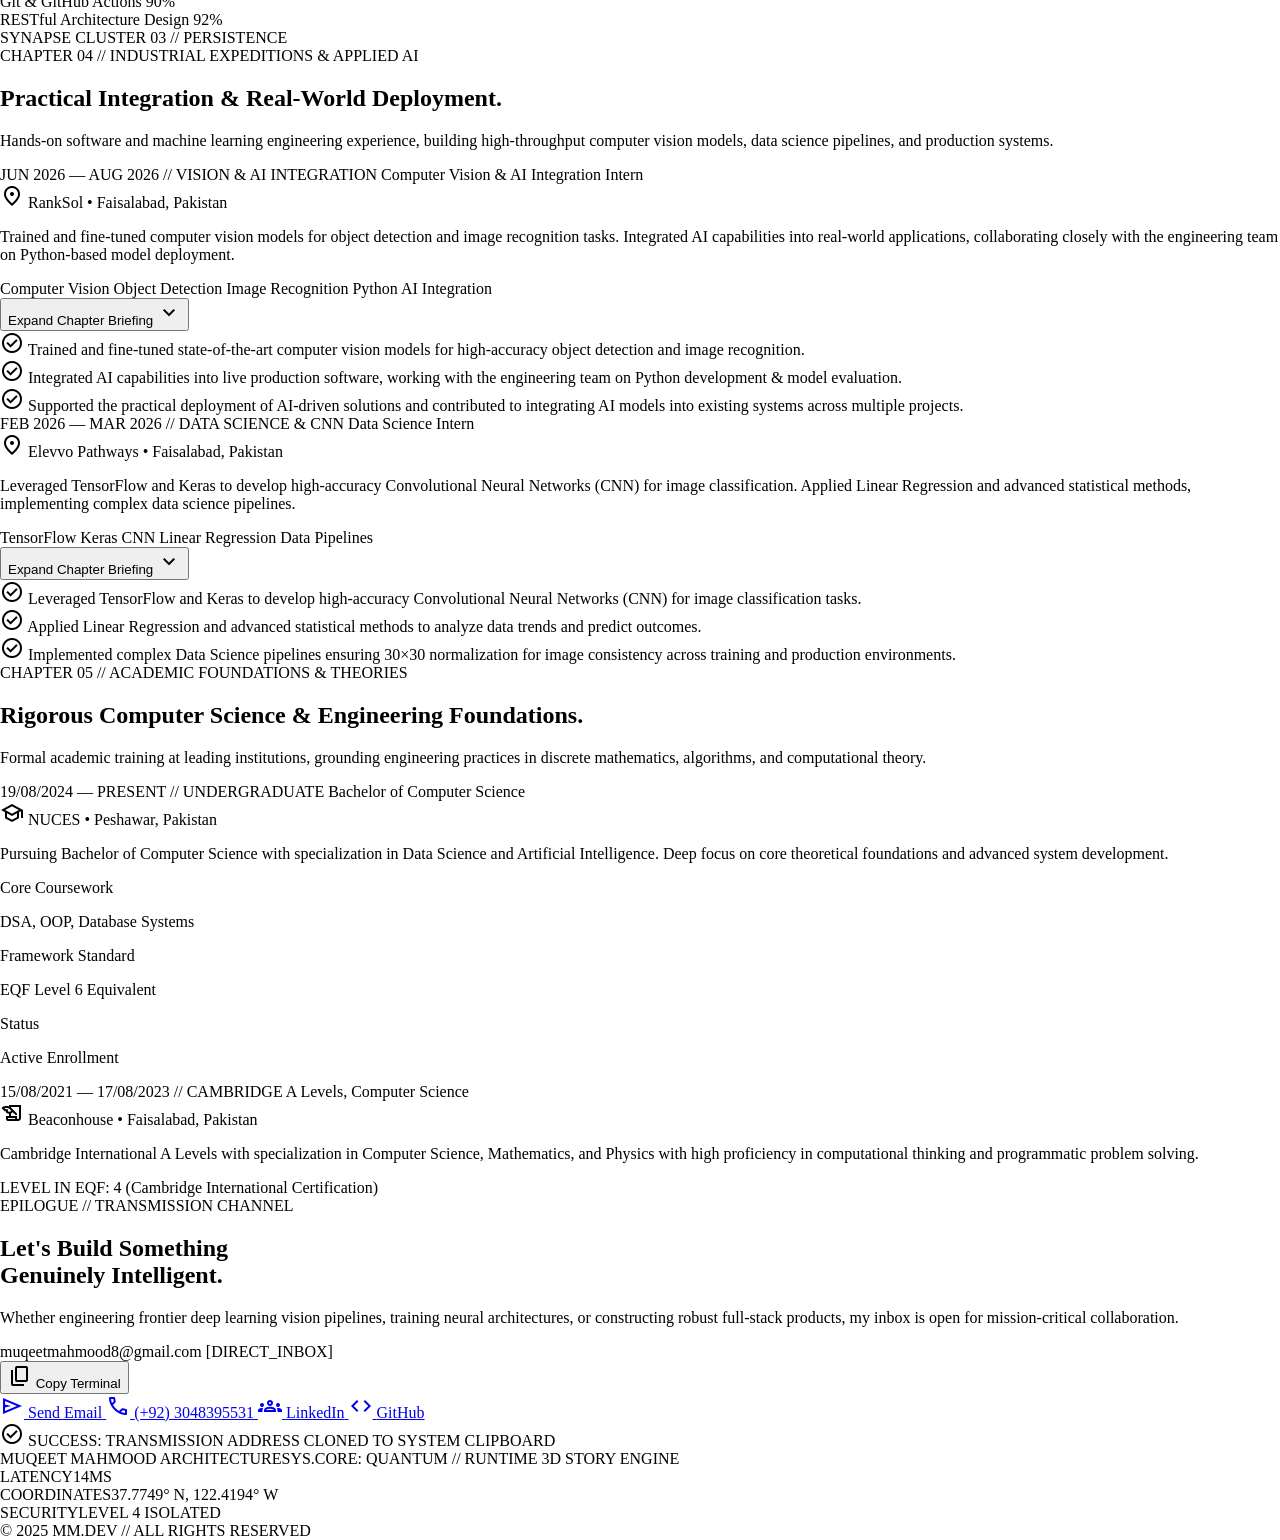
==== commit 74b22c5f: "Elevate 3D interactive WebGL scroll animations and dynamic mouse physics" ====
--- a/index.html
+++ b/index.html
@@ -198,14 +198,56 @@
 html { scroll-behavior: smooth; }
 #mobile-nav.open { display: flex !important; }
 
-/* 3D Card Perspective and Glow */
+/* 3D Scene & Perspective Container */
+.perspective-container {
+  perspective: 1200px;
+  transform-style: preserve-3d;
+}
+
+/* 3D Card Interactive Tilt & Holographic Specular Glare */
 .tilt-card {
   perspective: 1000px;
   transform-style: preserve-3d;
-  transition: transform 0.3s cubic-bezier(0.25, 1, 0.5, 1), box-shadow 0.3s ease;
+  transition: transform 0.25s cubic-bezier(0.2, 0.8, 0.2, 1), box-shadow 0.25s ease, border-color 0.25s ease;
+  position: relative;
+  will-change: transform;
 }
 .tilt-card:hover {
-  transform: translateY(-6px) scale(1.01);
+  box-shadow: 0 16px 36px -8px rgba(0, 245, 160, 0.18), 0 0 20px -4px rgba(99, 102, 241, 0.15);
+  border-color: rgba(0, 245, 160, 0.35);
+}
+.tilt-card::after {
+  content: '';
+  position: absolute;
+  inset: 0;
+  border-radius: inherit;
+  background: radial-gradient(circle at var(--mouse-x, 50%) var(--mouse-y, 50%), rgba(255, 255, 255, 0.08) 0%, transparent 60%);
+  pointer-events: none;
+  opacity: 0;
+  transition: opacity 0.3s ease;
+}
+.tilt-card:hover::after {
+  opacity: 1;
+}
+
+/* 3D Scroll Reveal */
+.reveal-3d {
+  opacity: 0;
+  transform: translateY(30px) rotateX(10deg);
+  transition: opacity 0.8s cubic-bezier(0.16, 1, 0.3, 1), transform 0.8s cubic-bezier(0.16, 1, 0.3, 1);
+  will-change: opacity, transform;
+}
+.reveal-3d.active {
+  opacity: 1;
+  transform: translateY(0) rotateX(0);
+}
+
+@keyframes pulseGlow {
+  0%, 100% { opacity: 0.3; transform: scale(1); }
+  50% { opacity: 0.6; transform: scale(1.05); }
+}
+.animate-pulse-glow {
+  animation: pulseGlow 6s ease-in-out infinite;
 }
 </style></head><body class="bg-background font-body-md text-on-surface antialiased selection:bg-primary-container selection:text-on-primary-container"><header class="fixed top-0 left-0 right-0 w-full z-50 bg-surface/75 backdrop-blur-xl shadow-[0_1px_8px_rgba(0,0,0,0.04)]"><div class="h-20 w-full px-gutter-mobile md:px-margin flex items-center justify-between gap-space-md"><div class="flex items-center gap-space-lg"><a class="group flex items-center gap-space-sm" data-path="prologue" href="#prologue"><div class="w-2.5 h-2.5 rounded-full bg-primary-container shadow-[0_0_12px_rgba(0,245,160,0.8)]"></div><span class="font-headline-sm text-headline-sm tracking-tight text-on-surface group-hover:text-primary transition-colors">MM<span class="text-primary-container">.DEV</span></span></a><div class="hidden xl:flex items-center gap-space-xs px-space-sm py-space-xs rounded bg-surface-container-low"><span class="relative flex h-2 w-2"><span class="animate-ping absolute inline-flex h-full w-full rounded-full bg-primary-container opacity-75"></span><span class="relative inline-flex rounded-full h-2 w-2 bg-primary-container"></span></span><span class="font-telemetry-xs text-telemetry-xs uppercase text-on-surface-variant">STATUS: <span class="text-primary">READY FOR DEPLOYMENT</span></span></div></div><nav class="hidden lg:flex items-center gap-space-xs p-space-xs rounded-xl bg-surface-container-lowest/80 backdrop-blur-md" data-active-classes="bg-primary-container text-on-primary-container font-headline-sm text-label-code rounded shadow-[0_0_15px_rgba(0,245,160,0.3)]">
   <a aria-current="page" class="px-space-md py-space-xs transition-all bg-primary-container text-on-primary-container font-headline-sm text-label-code rounded shadow-[0_0_15px_rgba(0,245,160,0.3)]" data-path="prologue" href="#prologue">Prologue</a>
@@ -229,7 +271,7 @@
 </div>
 </header><main class="w-full pt-20 bg-background min-h-screen relative overflow-hidden"><div class="flex flex-col w-full relative">
 <!-- Interactive Background 3D WebGL Scene Hook -->
-<div class="fixed inset-0 w-full h-full pointer-events-none z-0 opacity-40 mix-blend-screen" id="three-canvas-container">
+<div class="fixed inset-0 w-full h-full pointer-events-none z-0 opacity-80 mix-blend-screen transition-opacity duration-700" id="three-canvas-container">
 <!-- STITCH_THREEJS_START:ANIMATION_6 class="w-full h-full bg-transparent" -->
 <div class="w-full h-full bg-transparent" style="display:block;">
 <script src="https://ajax.googleapis.com/ajax/libs/threejs/r125/three.min.js"></script>
@@ -241,144 +283,325 @@
   const height = container.clientHeight || window.innerHeight;
 
   const scene = new THREE.Scene();
-  scene.fog = new THREE.FogExp2(0x0f131b, 0.018);
+  scene.fog = new THREE.FogExp2(0x0a0e15, 0.012);
 
   const camera = new THREE.PerspectiveCamera(55, width / height, 0.1, 1000);
-  camera.position.set(0, 0, 18);
+  camera.position.set(0, 0, 16);
 
   const renderer = new THREE.WebGLRenderer({ alpha: true, antialias: true, powerPreference: 'high-performance' });
   renderer.setSize(width, height);
   renderer.setPixelRatio(Math.min(window.devicePixelRatio || 1, 2));
   container.appendChild(renderer.domElement);
 
-  // Dynamic Ambient & Point Lights
-  const ambientLight = new THREE.AmbientLight(0xffffff, 0.8);
+  // Dynamic Ambient & Cursor Point Lights
+  const ambientLight = new THREE.AmbientLight(0x0f172a, 1.2);
   scene.add(ambientLight);
 
-  const pointLight1 = new THREE.PointLight(0x00f5a0, 4.0, 60);
-  pointLight1.position.set(12, 14, 10);
-  scene.add(pointLight1);
-
-  const pointLight2 = new THREE.PointLight(0x6366f1, 3.5, 60);
-  pointLight2.position.set(-14, -10, 8);
-  scene.add(pointLight2);
-
-  const pointLight3 = new THREE.PointLight(0x38bdf8, 3.0, 50);
-  pointLight3.position.set(0, -18, 12);
-  scene.add(pointLight3);
+  const cursorLight = new THREE.PointLight(0x00f5a0, 4.5, 40);
+  cursorLight.position.set(0, 0, 8);
+  scene.add(cursorLight);
+
+  const keyLight1 = new THREE.PointLight(0x6366f1, 3.5, 50);
+  keyLight1.position.set(10, 10, 12);
+  scene.add(keyLight1);
+
+  const keyLight2 = new THREE.PointLight(0x38bdf8, 3.0, 50);
+  keyLight2.position.set(-10, -15, 10);
+  scene.add(keyLight2);
 
   // Master World Group
   const storyWorld = new THREE.Group();
   scene.add(storyWorld);
 
-  // 1. Central Quantum Core
-  const coreGroup = new THREE.Group();
-  storyWorld.add(coreGroup);
-
-  const icosaGeo = new THREE.IcosahedronGeometry(3.8, 2);
+  // ==========================================
+  // 1. GLOBAL MULTI-DEPTH PARTICLE COSMOS
+  // ==========================================
+  const pCount = 750;
+  const pGeo = new THREE.BufferGeometry();
+  const pPositions = new Float32Array(pCount * 3);
+  const pColors = new Float32Array(pCount * 3);
+  const pBasePos = [];
+
+  const cEmerald = new THREE.Color(0x00f5a0);
+  const cViolet = new THREE.Color(0x818cf8);
+  const cCyan = new THREE.Color(0x38bdf8);
+
+  for (let i = 0; i < pCount; i++) {
+    const px = (Math.random() - 0.5) * 50;
+    const py = (Math.random() - 0.5) * 160 - 45;
+    const pz = (Math.random() - 0.5) * 40 - 5;
+
+    pPositions[i * 3] = px;
+    pPositions[i * 3 + 1] = py;
+    pPositions[i * 3 + 2] = pz;
+    pBasePos.push({ x: px, y: py, z: pz, speed: 0.2 + Math.random() * 0.8 });
+
+    const randC = Math.random();
+    const col = randC > 0.6 ? cEmerald : (randC > 0.3 ? cViolet : cCyan);
+    pColors[i * 3] = col.r;
+    pColors[i * 3 + 1] = col.g;
+    pColors[i * 3 + 2] = col.b;
+  }
+
+  pGeo.setAttribute('position', new THREE.BufferAttribute(pPositions, 3));
+  pGeo.setAttribute('color', new THREE.BufferAttribute(pColors, 3));
+
+  const pMat = new THREE.PointsMaterial({
+    size: 0.16,
+    vertexColors: true,
+    transparent: true,
+    opacity: 0.8,
+    blending: THREE.AdditiveBlending
+  });
+  const particleField = new THREE.Points(pGeo, pMat);
+  storyWorld.add(particleField);
+
+  // ==========================================
+  // CHAPTER 00 // PROLOGUE: Quantum Hologram (y = 0)
+  // ==========================================
+  const prologueGroup = new THREE.Group();
+  prologueGroup.position.set(0, 0, 0);
+  storyWorld.add(prologueGroup);
+
+  const icosaGeo = new THREE.IcosahedronGeometry(3.6, 1);
   const icosaMat = new THREE.MeshStandardMaterial({
-    color: 0x08101a,
+    color: 0x07111e,
     emissive: 0x00f5a0,
-    emissiveIntensity: 0.35,
-    roughness: 0.15,
-    metalness: 0.9,
+    emissiveIntensity: 0.45,
+    roughness: 0.2,
+    metalness: 0.8,
     wireframe: true
   });
   const coreMesh = new THREE.Mesh(icosaGeo, icosaMat);
-  coreGroup.add(coreMesh);
-
-  // Inner pulsing core sphere
-  const innerGeo = new THREE.SphereGeometry(2.1, 32, 32);
+  prologueGroup.add(coreMesh);
+
+  const innerGeo = new THREE.OctahedronGeometry(2.0, 0);
   const innerMat = new THREE.MeshBasicMaterial({
-    color: 0x00f5a0,
-    wireframe: false,
+    color: 0x6366f1,
+    wireframe: true,
     transparent: true,
-    opacity: 0.38
+    opacity: 0.7
   });
   const innerCore = new THREE.Mesh(innerGeo, innerMat);
-  coreGroup.add(innerCore);
-
-  // 2. Orbital Constellation Particle Cloud (Depth Field)
-  const particleCount = 450;
-  const particlePositions = new Float32Array(particleCount * 3);
-  const particleColors = new Float32Array(particleCount * 3);
-
-  const colorEmerald = new THREE.Color(0x00f5a0);
-  const colorViolet = new THREE.Color(0x818cf8);
-  const colorCyan = new THREE.Color(0x38bdf8);
-
-  for (let i = 0; i < particleCount; i++) {
-    const radius = 4.5 + Math.random() * 16.0;
-    const theta = Math.random() * Math.PI * 2;
-    const phi = Math.acos((Math.random() * 2) - 1);
-
-    particlePositions[i * 3] = radius * Math.sin(phi) * Math.cos(theta);
-    particlePositions[i * 3 + 1] = radius * Math.sin(phi) * Math.sin(theta);
-    particlePositions[i * 3 + 2] = radius * Math.cos(phi);
-
-    const rVal = Math.random();
-    const mixedColor = rVal > 0.6 ? colorEmerald : (rVal > 0.3 ? colorViolet : colorCyan);
-    particleColors[i * 3] = mixedColor.r;
-    particleColors[i * 3 + 1] = mixedColor.g;
-    particleColors[i * 3 + 2] = mixedColor.b;
-  }
-
-  const particleGeo = new THREE.BufferGeometry();
-  particleGeo.setAttribute('position', new THREE.BufferAttribute(particlePositions, 3));
-  particleGeo.setAttribute('color', new THREE.BufferAttribute(particleColors, 3));
-
-  const particleMat = new THREE.PointsMaterial({
-    size: 0.18,
-    vertexColors: true,
-    transparent: true,
-    opacity: 0.85,
-    blending: THREE.AdditiveBlending
-  });
-  const pointCloud = new THREE.Points(particleGeo, particleMat);
-  storyWorld.add(pointCloud);
-
-  // 3. Floating Gyroscope Orbital Rings
+  prologueGroup.add(innerCore);
+
+  const centerSphere = new THREE.Mesh(
+    new THREE.SphereGeometry(1.2, 16, 16),
+    new THREE.MeshBasicMaterial({ color: 0x00f5a0, transparent: true, opacity: 0.35 })
+  );
+  prologueGroup.add(centerSphere);
+
   const ringsGroup = new THREE.Group();
-  storyWorld.add(ringsGroup);
-
+  prologueGroup.add(ringsGroup);
   const ringMeshes = [];
-  for (let r = 0; r < 4; r++) {
-    const ringGeo = new THREE.TorusGeometry(5.0 + r * 2.0, 0.045, 16, 120);
+  for (let r = 0; r < 3; r++) {
+    const ringGeo = new THREE.TorusGeometry(4.6 + r * 1.5, 0.035, 12, 80);
     const ringMat = new THREE.MeshBasicMaterial({
-      color: r % 2 === 0 ? 0x00f5a0 : 0x6366f1,
+      color: r === 0 ? 0x00f5a0 : (r === 1 ? 0x818cf8 : 0x38bdf8),
       transparent: true,
-      opacity: 0.5,
+      opacity: 0.45,
       wireframe: true
     });
-    const ringMesh = new THREE.Mesh(ringGeo, ringMat);
-    ringMesh.rotation.x = (Math.PI / 4) + r * 0.45;
-    ringMesh.rotation.y = r * 0.7;
-    ringsGroup.add(ringMesh);
-    ringMeshes.push(ringMesh);
+    const rm = new THREE.Mesh(ringGeo, ringMat);
+    rm.rotation.x = (Math.PI / 3) + r * 0.5;
+    rm.rotation.y = r * 0.8;
+    ringsGroup.add(rm);
+    ringMeshes.push(rm);
   }
 
-  // 4. Auxiliary Floating Satellite Geometric Clusters
-  const satelliteGroup = new THREE.Group();
-  storyWorld.add(satelliteGroup);
-
-  const satGeo1 = new THREE.OctahedronGeometry(1.6, 1);
-  const satMat1 = new THREE.MeshBasicMaterial({ color: 0x38bdf8, wireframe: true, transparent: true, opacity: 0.4 });
-  const sat1 = new THREE.Mesh(satGeo1, satMat1);
-  sat1.position.set(-11, 6, -5);
-  satelliteGroup.add(sat1);
-
-  const satGeo2 = new THREE.DodecahedronGeometry(1.4, 0);
-  const satMat2 = new THREE.MeshBasicMaterial({ color: 0x818cf8, wireframe: true, transparent: true, opacity: 0.45 });
-  const sat2 = new THREE.Mesh(satGeo2, satMat2);
-  sat2.position.set(12, -7, -4);
-  satelliteGroup.add(sat2);
-
-  // Interactive mouse parallax & scroll mapping
+  // ==========================================
+  // CHAPTER 01 // VISION: Undulating Neural Grid & CV Laser Scan (y = -18)
+  // ==========================================
+  const visionGroup = new THREE.Group();
+  visionGroup.position.set(0, -18, 0);
+  storyWorld.add(visionGroup);
+
+  const waveWidth = 32, waveHeight = 22, waveSegmentsW = 28, waveSegmentsH = 20;
+  const gridGeo = new THREE.PlaneGeometry(waveWidth, waveHeight, waveSegmentsW, waveSegmentsH);
+  const gridMat = new THREE.MeshBasicMaterial({
+    color: 0x00f5a0,
+    wireframe: true,
+    transparent: true,
+    opacity: 0.32
+  });
+  const waveMesh = new THREE.Mesh(gridGeo, gridMat);
+  waveMesh.rotation.x = -Math.PI / 2.3;
+  waveMesh.position.set(0, -2, -3);
+  visionGroup.add(waveMesh);
+
+  const laserGeo = new THREE.CylinderGeometry(0.08, 0.08, 30, 8);
+  const laserMat = new THREE.MeshBasicMaterial({ color: 0x38bdf8, transparent: true, opacity: 0.85 });
+  const laserBeam = new THREE.Mesh(laserGeo, laserMat);
+  laserBeam.rotation.z = Math.PI / 2;
+  laserBeam.position.set(0, -1.8, 0);
+  visionGroup.add(laserBeam);
+
+  const boxGeo = new THREE.BoxGeometry(3.2, 3.2, 3.2);
+  const boxMat = new THREE.MeshBasicMaterial({ color: 0x818cf8, wireframe: true, transparent: true, opacity: 0.55 });
+  const cvBox = new THREE.Mesh(boxGeo, boxMat);
+  cvBox.position.set(6, 1, 2);
+  visionGroup.add(cvBox);
+
+  // ==========================================
+  // CHAPTER 02 // SYSTEMS: 3D Distributed Neural Graph (y = -36)
+  // ==========================================
+  const systemsGroup = new THREE.Group();
+  systemsGroup.position.set(0, -36, 0);
+  storyWorld.add(systemsGroup);
+
+  const knotGeo = new THREE.TorusKnotGeometry(2.4, 0.38, 80, 16);
+  const knotMat = new THREE.MeshStandardMaterial({
+    color: 0x081326,
+    emissive: 0x6366f1,
+    emissiveIntensity: 0.4,
+    wireframe: true,
+    roughness: 0.3
+  });
+  const systemKnot = new THREE.Mesh(knotGeo, knotMat);
+  systemsGroup.add(systemKnot);
+
+  const graphNodesGroup = new THREE.Group();
+  systemsGroup.add(graphNodesGroup);
+  const nodeCount = 14;
+  const nodePositions = [];
+  for (let n = 0; n < nodeCount; n++) {
+    const ang = (n / nodeCount) * Math.PI * 2;
+    const rad = 5.5 + Math.sin(n * 2) * 1.8;
+    const nx = Math.cos(ang) * rad;
+    const ny = (Math.random() - 0.5) * 5;
+    const nz = Math.sin(ang) * rad;
+    nodePositions.push(new THREE.Vector3(nx, ny, nz));
+
+    const nodeMesh = new THREE.Mesh(
+      new THREE.SphereGeometry(0.24, 12, 12),
+      new THREE.MeshBasicMaterial({ color: n % 2 === 0 ? 0x00f5a0 : 0x38bdf8 })
+    );
+    nodeMesh.position.set(nx, ny, nz);
+    graphNodesGroup.add(nodeMesh);
+  }
+
+  const linePoints = [];
+  for (let i = 0; i < nodeCount; i++) {
+    for (let j = i + 1; j < nodeCount; j++) {
+      if (nodePositions[i].distanceTo(nodePositions[j]) < 6.0) {
+        linePoints.push(nodePositions[i], nodePositions[j]);
+      }
+    }
+  }
+  const lineGeo = new THREE.BufferGeometry().setFromPoints(linePoints);
+  const lineMat = new THREE.LineBasicMaterial({ color: 0x00f5a0, transparent: true, opacity: 0.28 });
+  const networkLines = new THREE.LineSegments(lineGeo, lineMat);
+  graphNodesGroup.add(networkLines);
+
+  // ==========================================
+  // CHAPTER 03 // MATRIX: Polyhedral Skill Orbiters (y = -54)
+  // ==========================================
+  const matrixGroup = new THREE.Group();
+  matrixGroup.position.set(0, -54, 0);
+  storyWorld.add(matrixGroup);
+
+  const polyArray = [];
+  const polyGeos = [
+    new THREE.DodecahedronGeometry(1.5, 0),
+    new THREE.OctahedronGeometry(1.6, 0),
+    new THREE.TetrahedronGeometry(1.7, 0),
+    new THREE.IcosahedronGeometry(1.4, 0)
+  ];
+  const polyColors = [0x00f5a0, 0x818cf8, 0x38bdf8, 0x50ffaf];
+
+  for (let p = 0; p < 4; p++) {
+    const pMesh = new THREE.Mesh(
+      polyGeos[p],
+      new THREE.MeshBasicMaterial({ color: polyColors[p], wireframe: true, transparent: true, opacity: 0.55 })
+    );
+    const pAng = (p / 4) * Math.PI * 2;
+    pMesh.position.set(Math.cos(pAng) * 6.5, Math.sin(pAng * 2) * 2, Math.sin(pAng) * 4);
+    matrixGroup.add(pMesh);
+    polyArray.push({ mesh: pMesh, speed: 0.015 * (p + 1), angle: pAng });
+  }
+
+  // ==========================================
+  // CHAPTER 04 // EXPERIENCE: Cyber Gateway Columns (y = -72)
+  // ==========================================
+  const expGroup = new THREE.Group();
+  expGroup.position.set(0, -72, 0);
+  storyWorld.add(expGroup);
+
+  const pillarGeo = new THREE.BoxGeometry(0.8, 8, 0.8);
+  const pillarMat = new THREE.MeshStandardMaterial({
+    color: 0x091422,
+    emissive: 0x00f5a0,
+    emissiveIntensity: 0.35,
+    wireframe: true
+  });
+  const pillarLeft = new THREE.Mesh(pillarGeo, pillarMat);
+  pillarLeft.position.set(-6, 0, 0);
+  expGroup.add(pillarLeft);
+
+  const pillarRight = new THREE.Mesh(pillarGeo, pillarMat);
+  pillarRight.position.set(6, 0, 0);
+  expGroup.add(pillarRight);
+
+  const archRingGeo = new THREE.TorusGeometry(5.8, 0.06, 12, 60, Math.PI);
+  const archRingMat = new THREE.MeshBasicMaterial({ color: 0x818cf8, wireframe: true, transparent: true, opacity: 0.6 });
+  const archMesh = new THREE.Mesh(archRingGeo, archRingMat);
+  archMesh.position.set(0, 0.5, 0);
+  expGroup.add(archMesh);
+
+  // ==========================================
+  // CHAPTER 05 // EDUCATION: Academic Prismatic Crystal (y = -90)
+  // ==========================================
+  const eduGroup = new THREE.Group();
+  eduGroup.position.set(0, -90, 0);
+  storyWorld.add(eduGroup);
+
+  const crystalGeo = new THREE.OctahedronGeometry(3.0, 1);
+  const crystalMat = new THREE.MeshStandardMaterial({
+    color: 0x0b172a,
+    emissive: 0x38bdf8,
+    emissiveIntensity: 0.45,
+    wireframe: true,
+    metalness: 0.9,
+    roughness: 0.1
+  });
+  const crystalMesh = new THREE.Mesh(crystalGeo, crystalMat);
+  eduGroup.add(crystalMesh);
+
+  const crystalOrb = new THREE.Mesh(
+    new THREE.DodecahedronGeometry(1.6, 0),
+    new THREE.MeshBasicMaterial({ color: 0x818cf8, wireframe: true, transparent: true, opacity: 0.7 })
+  );
+  eduGroup.add(crystalOrb);
+
+  // ==========================================
+  // CHAPTER 06 // TRANSMISSION: Quantum Warp Vortex (y = -108)
+  // ==========================================
+  const transGroup = new THREE.Group();
+  transGroup.position.set(0, -108, 0);
+  storyWorld.add(transGroup);
+
+  const vortexRings = [];
+  for (let v = 0; v < 8; v++) {
+    const vGeo = new THREE.TorusGeometry(2.0 + v * 0.9, 0.04, 8, 48);
+    const vMat = new THREE.MeshBasicMaterial({
+      color: v % 2 === 0 ? 0x00f5a0 : 0x6366f1,
+      transparent: true,
+      opacity: 0.5 - (v * 0.04),
+      wireframe: true
+    });
+    const vRing = new THREE.Mesh(vGeo, vMat);
+    vRing.position.z = -v * 2.5;
+    transGroup.add(vRing);
+    vortexRings.push(vRing);
+  }
+
+  // Interactive mouse tracking & scroll mapping
   let mouseX = 0;
   let mouseY = 0;
   let targetX = 0;
   let targetY = 0;
   let scrollProgress = 0;
+  let smoothScrollY = 0;
 
   window.addEventListener('mousemove', (e) => {
     mouseX = (e.clientX / window.innerWidth - 0.5) * 2;
@@ -388,7 +611,7 @@
   window.addEventListener('scroll', () => {
     const maxScroll = document.documentElement.scrollHeight - window.innerHeight;
     if (maxScroll > 0) {
-      scrollProgress = window.scrollY / maxScroll;
+      scrollProgress = Math.min(Math.max(window.scrollY / maxScroll, 0), 1);
     }
   }, { passive: true });
 
@@ -400,7 +623,7 @@
     renderer.setSize(w, h);
   });
 
-  // Render Loop with 3D Cinematic Choreography Across 7 Chapters
+  // Render Loop with 3D Cinematic Story Journey
   const clock = new THREE.Clock();
 
   function animate() {
@@ -411,49 +634,81 @@
     targetX += (mouseX - targetX) * 0.06;
     targetY += (mouseY - targetY) * 0.06;
 
-    // 3D Rotations tied to time and scroll progress
-    coreMesh.rotation.x = elapsedTime * 0.18 + scrollProgress * 3.5;
-    coreMesh.rotation.y = elapsedTime * 0.25 + scrollProgress * 4.0;
-    innerCore.scale.setScalar(1 + Math.sin(elapsedTime * 2.8) * 0.14);
-
-    pointCloud.rotation.y = -elapsedTime * 0.06 + scrollProgress * 2.2;
-    pointCloud.rotation.x = Math.sin(elapsedTime * 0.2) * 0.2;
-
-    ringsGroup.rotation.z = elapsedTime * 0.14 - scrollProgress * 2.5;
-    ringsGroup.rotation.x = Math.PI / 3 + Math.sin(elapsedTime * 0.6) * 0.15 + scrollProgress * 1.8;
-
+    // Smooth scroll position interpolation
+    smoothScrollY += (scrollProgress - smoothScrollY) * 0.07;
+
+    // Cursor light follows mouse position in world space
+    cursorLight.position.x = targetX * 10;
+    cursorLight.position.y = camera.position.y - targetY * 8;
+    cursorLight.position.z = camera.position.z - 6;
+
+    // 1. Prologue Animations
+    coreMesh.rotation.x = elapsedTime * 0.18 + smoothScrollY * 3.5;
+    coreMesh.rotation.y = elapsedTime * 0.25 + smoothScrollY * 4.0;
+    innerCore.rotation.y = -elapsedTime * 0.3;
+    innerCore.rotation.z = elapsedTime * 0.2;
+    centerSphere.scale.setScalar(1 + Math.sin(elapsedTime * 3.0) * 0.18);
+    ringsGroup.rotation.z = elapsedTime * 0.12;
     ringMeshes.forEach((rm, idx) => {
-      rm.rotation.z += 0.002 * (idx + 1);
-      rm.rotation.y += 0.001 * (idx + 1);
+      rm.rotation.z += 0.003 * (idx + 1);
+      rm.rotation.y += 0.002 * (idx + 1);
     });
 
-    sat1.rotation.x = elapsedTime * 0.4 + scrollProgress * 2.0;
-    sat1.rotation.y = elapsedTime * 0.3;
-    sat2.rotation.x = -elapsedTime * 0.3 + scrollProgress * 2.0;
-    sat2.rotation.z = elapsedTime * 0.4;
-
-    // Fluid story camera flight path across 7 chapters:
-    // Chapter 0 (Prologue): Centered deep perspective
-    // Chapter 1 (Vision): Swoops right, zooms near tensor mesh
-    // Chapter 2 (Systems): Shifts left, tilts up into orbital ring plane
-    // Chapter 3 (Matrix): Expands wide perspective, particle acceleration
-    // Chapter 4 (Experience): Deep left architectural flyby
-    // Chapter 5 (Education): Tilts down toward mathematical crystal
-    // Chapter 6 (Transmission): Ascends smoothly into starry horizon
-
-    const camX = Math.sin(scrollProgress * Math.PI * 2.4) * 6.5 + targetX * 1.5;
-    const camY = -scrollProgress * 9.0 - targetY * 1.2;
-    const camZ = 18 - Math.sin(scrollProgress * Math.PI * 1.5) * 5.5;
-
-    camera.position.x += (camX - camera.position.x) * 0.06;
-    camera.position.y += (camY - camera.position.y) * 0.06;
-    camera.position.z += (camZ - camera.position.z) * 0.06;
-    camera.lookAt(0, -scrollProgress * 4.5, 0);
-
-    // Dynamic light pulsing
-    pointLight1.intensity = 3.5 + Math.sin(elapsedTime * 2.2) * 1.0;
-    pointLight2.intensity = 3.0 + Math.cos(elapsedTime * 1.9) * 0.8;
-    pointLight3.intensity = 2.5 + Math.sin(elapsedTime * 1.5) * 0.7;
+    // 2. Vision Animations (Undulating wave grid & scanning beam)
+    const wavePos = gridGeo.attributes.position;
+    for (let i = 0; i < wavePos.count; i++) {
+      const u = wavePos.getX(i);
+      const v = wavePos.getY(i);
+      const zWave = Math.sin(u * 0.35 + elapsedTime * 1.8) * 0.45 + Math.cos(v * 0.4 + elapsedTime * 1.5) * 0.45;
+      wavePos.setZ(i, zWave);
+    }
+    gridGeo.computeVertexNormals();
+    wavePos.needsUpdate = true;
+
+    laserBeam.position.y = -1.8 + Math.sin(elapsedTime * 2.0) * 4.0;
+    cvBox.rotation.x = elapsedTime * 0.4;
+    cvBox.rotation.y = elapsedTime * 0.5;
+
+    // 3. Systems Animations (Knot & Network Nodes)
+    systemKnot.rotation.x = elapsedTime * 0.2;
+    systemKnot.rotation.y = elapsedTime * 0.25;
+    graphNodesGroup.rotation.y = elapsedTime * 0.08;
+
+    // 4. Matrix Animations (Skill Polyhedra Orbiting)
+    polyArray.forEach(pObj => {
+      pObj.angle += pObj.speed;
+      pObj.mesh.position.x = Math.cos(pObj.angle) * 6.5;
+      pObj.mesh.position.z = Math.sin(pObj.angle) * 4.5;
+      pObj.mesh.rotation.x += 0.02;
+      pObj.mesh.rotation.y += 0.03;
+    });
+
+    // 5. Experience Animations
+    pillarLeft.rotation.y = elapsedTime * 0.15;
+    pillarRight.rotation.y = -elapsedTime * 0.15;
+    archMesh.rotation.y = Math.sin(elapsedTime * 0.5) * 0.2;
+
+    // 6. Education Animations
+    crystalMesh.rotation.x = elapsedTime * 0.25;
+    crystalMesh.rotation.y = elapsedTime * 0.35;
+    crystalOrb.rotation.y = -elapsedTime * 0.4;
+    crystalOrb.rotation.z = elapsedTime * 0.3;
+
+    // 7. Transmission Animations
+    vortexRings.forEach((vr, vIdx) => {
+      vr.rotation.z += 0.01 * (vIdx + 1);
+      vr.scale.setScalar(1 + Math.sin(elapsedTime * 2.5 + vIdx) * 0.08);
+    });
+
+    // Camera Flight Choreography across 7 Chapters
+    const targetCamY = -smoothScrollY * 108;
+    const camSwayX = Math.sin(smoothScrollY * Math.PI * 3.5) * 4.5 + targetX * 3.0;
+    const camSwayZ = 16.0 + Math.cos(smoothScrollY * Math.PI * 3.0) * 3.5 - Math.abs(targetY) * 1.5;
+
+    camera.position.x += (camSwayX - camera.position.x) * 0.08;
+    camera.position.y += (targetCamY - camera.position.y) * 0.08;
+    camera.position.z += (camSwayZ - camera.position.z) * 0.08;
+    camera.lookAt(targetX * 1.5, camera.position.y - 1.2, 0);
 
     renderer.render(scene, camera);
   }
@@ -1461,7 +1716,7 @@
     });
   });
 
-  // 3D Card Interactive Tilt Physics
+  // 3D Card Interactive Tilt & Dynamic Specular Glare Physics
   if (window.matchMedia("(pointer: fine)").matches) {
     document.querySelectorAll('.tilt-card').forEach(card => {
       card.addEventListener('mousemove', (e) => {
@@ -1470,13 +1725,35 @@
         const y = e.clientY - rect.top;
         const centerX = rect.width / 2;
         const centerY = rect.height / 2;
-        const rotX = ((y - centerY) / centerY) * -6;
-        const rotY = ((x - centerX) / centerX) * 6;
-        card.style.transform = `perspective(1000px) rotateX(${rotX}deg) rotateY(${rotY}deg) translateY(-4px)`;
+        const rotX = ((y - centerY) / centerY) * -8;
+        const rotY = ((x - centerX) / centerX) * 8;
+        
+        card.style.setProperty('--mouse-x', `${(x / rect.width) * 100}%`);
+        card.style.setProperty('--mouse-y', `${(y / rect.height) * 100}%`);
+        card.style.transform = `perspective(1200px) rotateX(${rotX}deg) rotateY(${rotY}deg) translateZ(12px) translateY(-4px)`;
       });
       card.addEventListener('mouseleave', () => {
         card.style.transform = '';
       });
     });
   }
+
+  // 3D Scroll Intersection Observer for Elements
+  const observerOptions = {
+    threshold: 0.1,
+    rootMargin: "0px 0px -40px 0px"
+  };
+  const revealObserver = new IntersectionObserver((entries, obs) => {
+    entries.forEach(entry => {
+      if (entry.isIntersecting) {
+        entry.target.classList.add('active');
+        obs.unobserve(entry.target);
+      }
+    });
+  }, observerOptions);
+
+  document.querySelectorAll('section, .tilt-card').forEach(el => {
+    el.classList.add('reveal-3d');
+    revealObserver.observe(el);
+  });
 </script></main><footer class="w-full bg-surface-container-lowest py-space-xl"><div class="w-full px-gutter-mobile md:px-margin"><div class="flex flex-col lg:flex-row items-center justify-between gap-space-lg"><div class="flex items-center gap-space-md"><div class="w-2 h-2 rounded bg-primary-container shadow-[0_0_8px_#00F5A0]"></div><div class="flex flex-col"><span class="font-headline-sm text-body-sm font-bold text-on-surface">MUQEET MAHMOOD ARCHITECTURE</span><span class="font-telemetry-xs text-telemetry-xs uppercase text-on-surface-variant">SYS.CORE: QUANTUM // RUNTIME 3D STORY ENGINE</span></div></div><div class="flex flex-wrap items-center justify-center gap-space-lg"><div class="flex items-center gap-space-xs px-space-sm py-space-xs rounded bg-surface-container"><span class="font-telemetry-xs text-telemetry-xs text-on-surface-variant">LATENCY</span><span class="font-telemetry-xs text-telemetry-xs text-primary">14MS</span></div><div class="flex items-center gap-space-xs px-space-sm py-space-xs rounded bg-surface-container"><span class="font-telemetry-xs text-telemetry-xs text-on-surface-variant">COORDINATES</span><span class="font-telemetry-xs text-telemetry-xs text-secondary">37.7749° N, 122.4194° W</span></div><div class="flex items-center gap-space-xs px-space-sm py-space-xs rounded bg-surface-container"><span class="font-telemetry-xs text-telemetry-xs text-on-surface-variant">SECURITY</span><span class="font-telemetry-xs text-telemetry-xs text-primary">LEVEL 4 ISOLATED</span></div></div><div class="flex items-center gap-space-md"><span class="font-telemetry-xs text-telemetry-xs text-on-surface-variant uppercase tracking-widest">© 2025 MM.DEV // ALL RIGHTS RESERVED</span></div></div></div></footer></body></html>
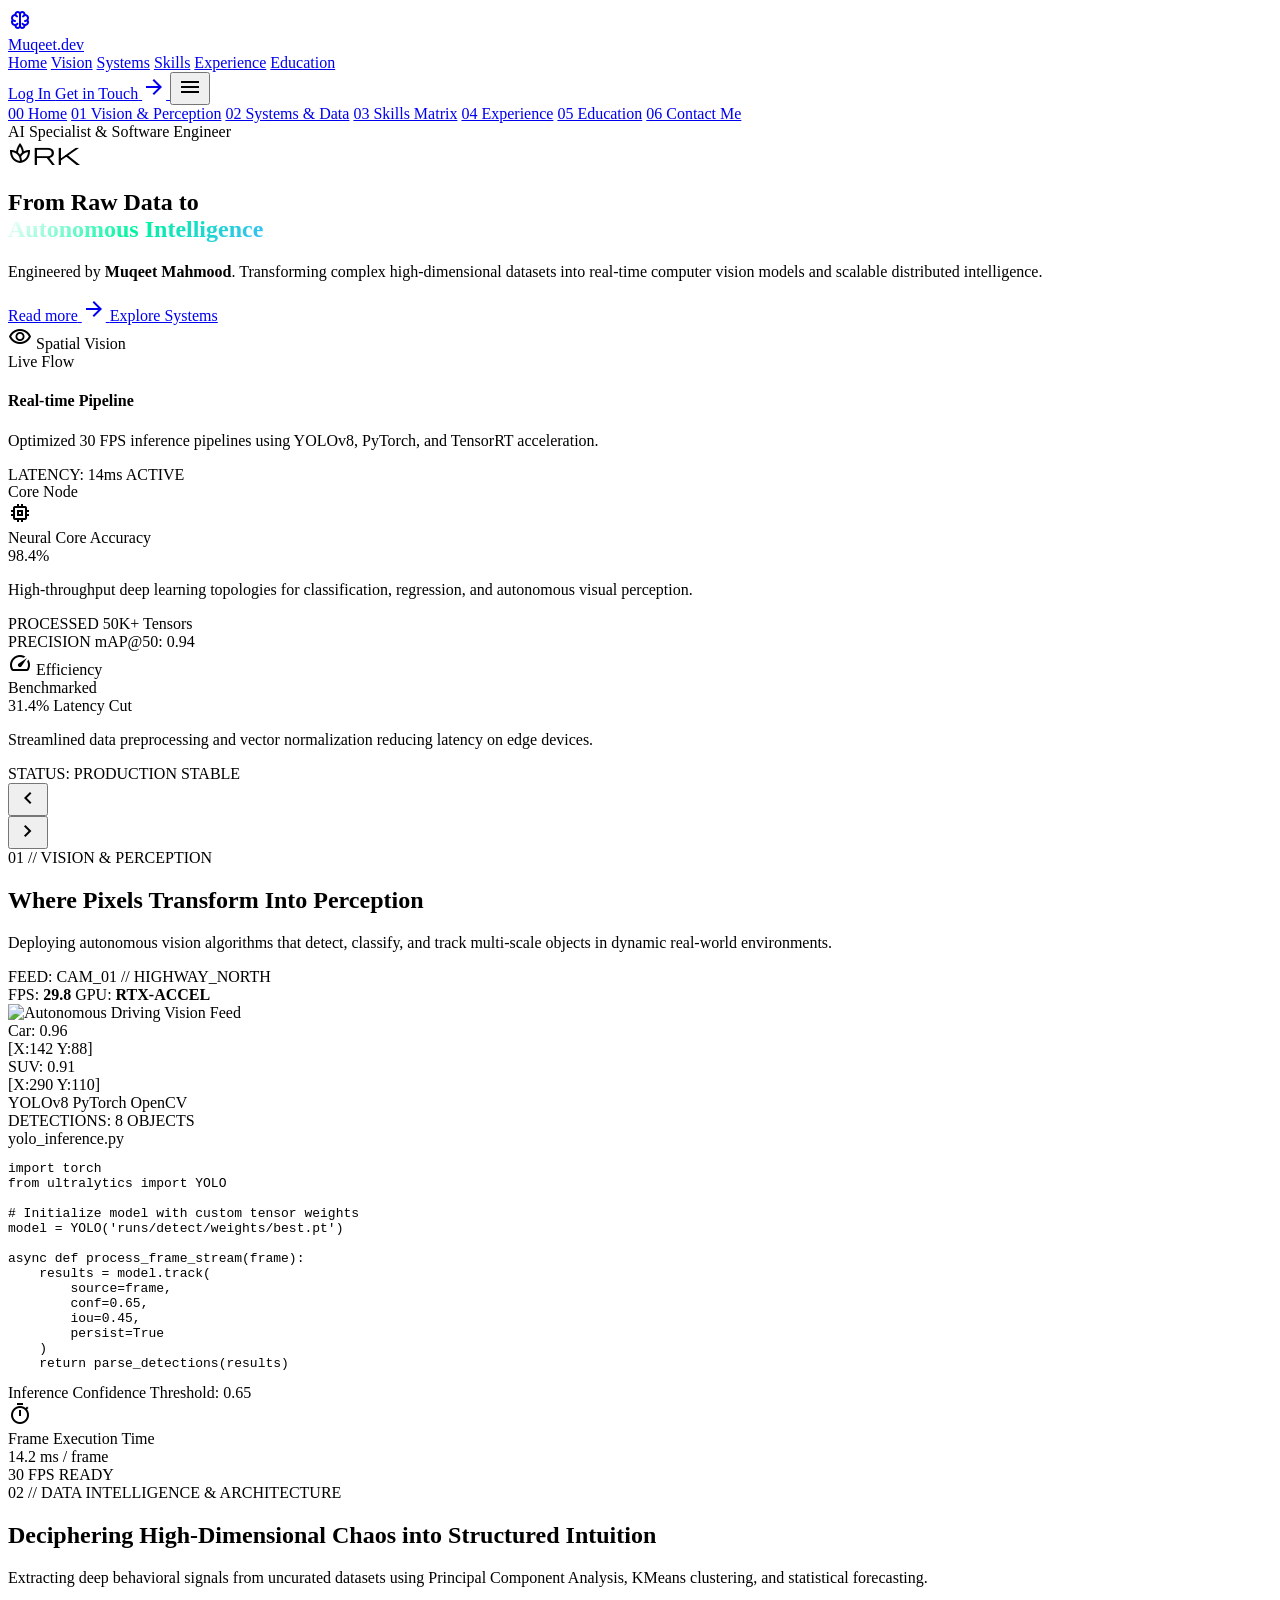
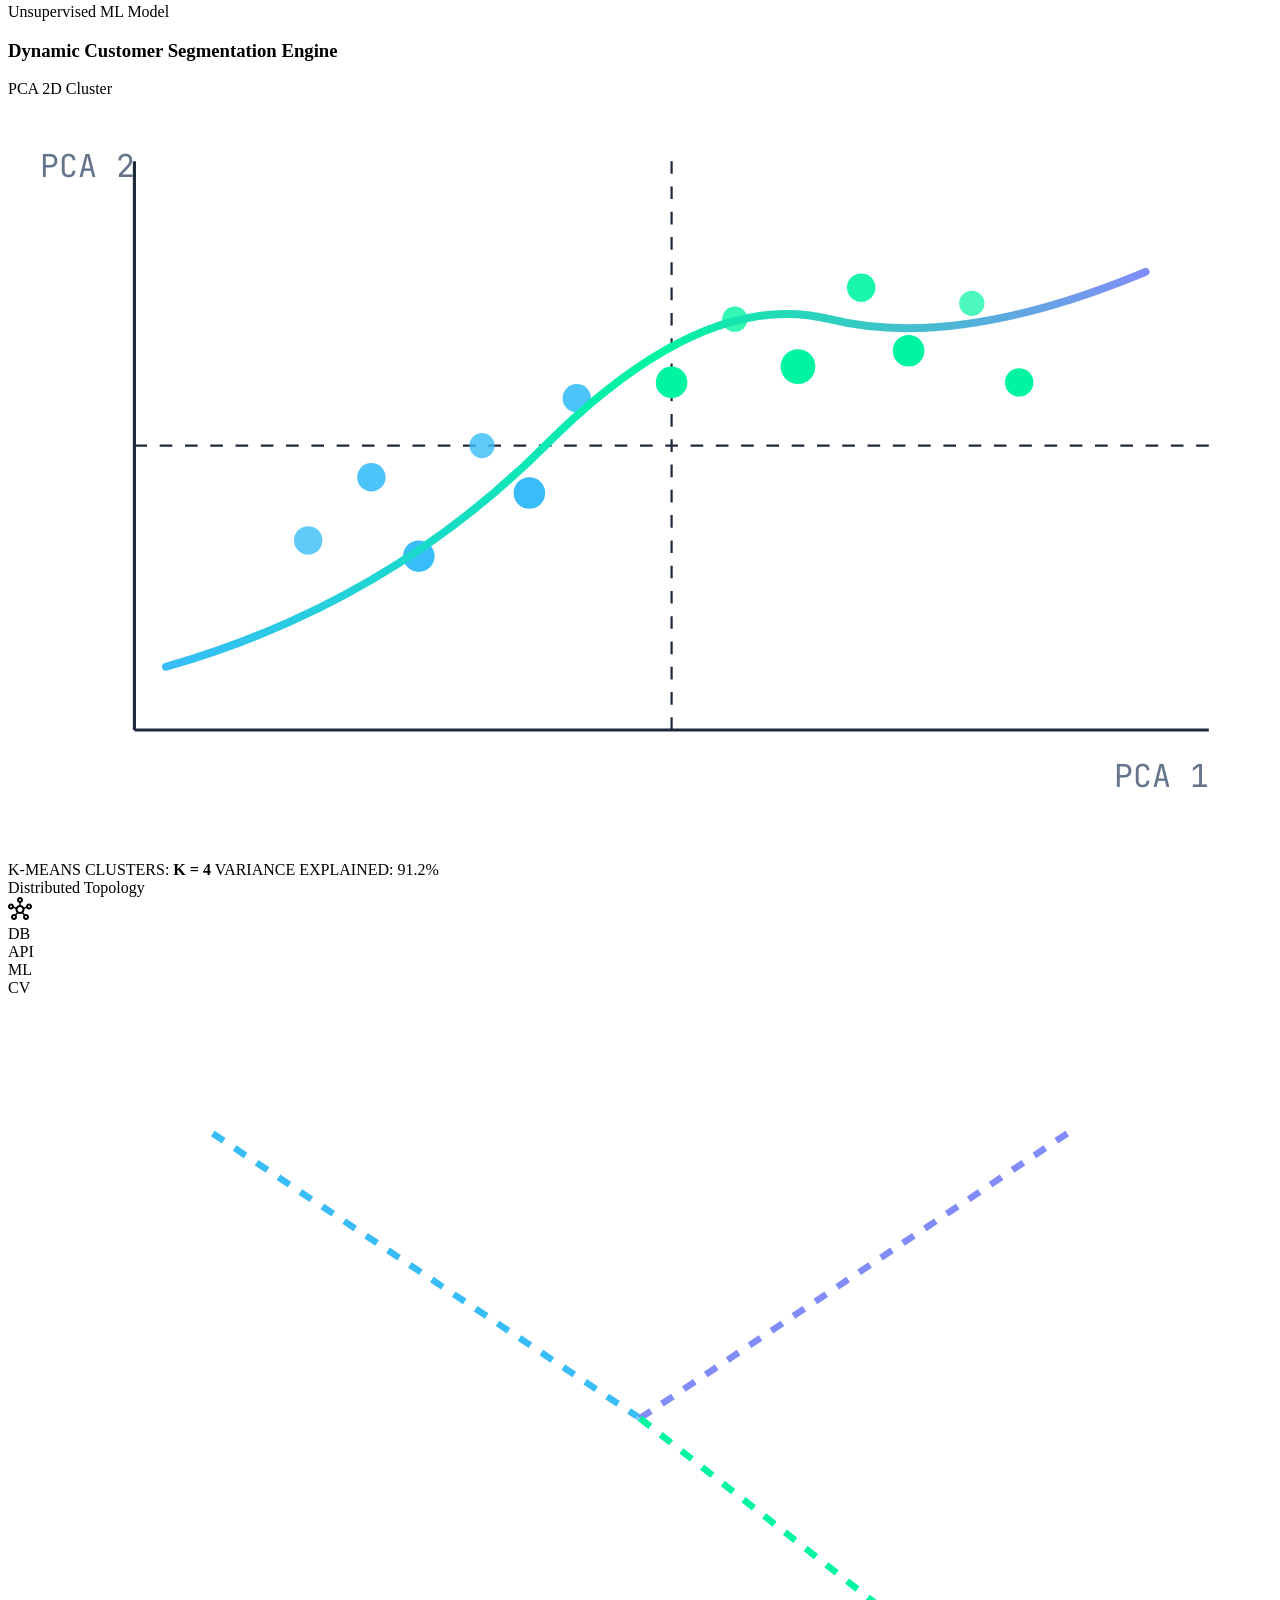
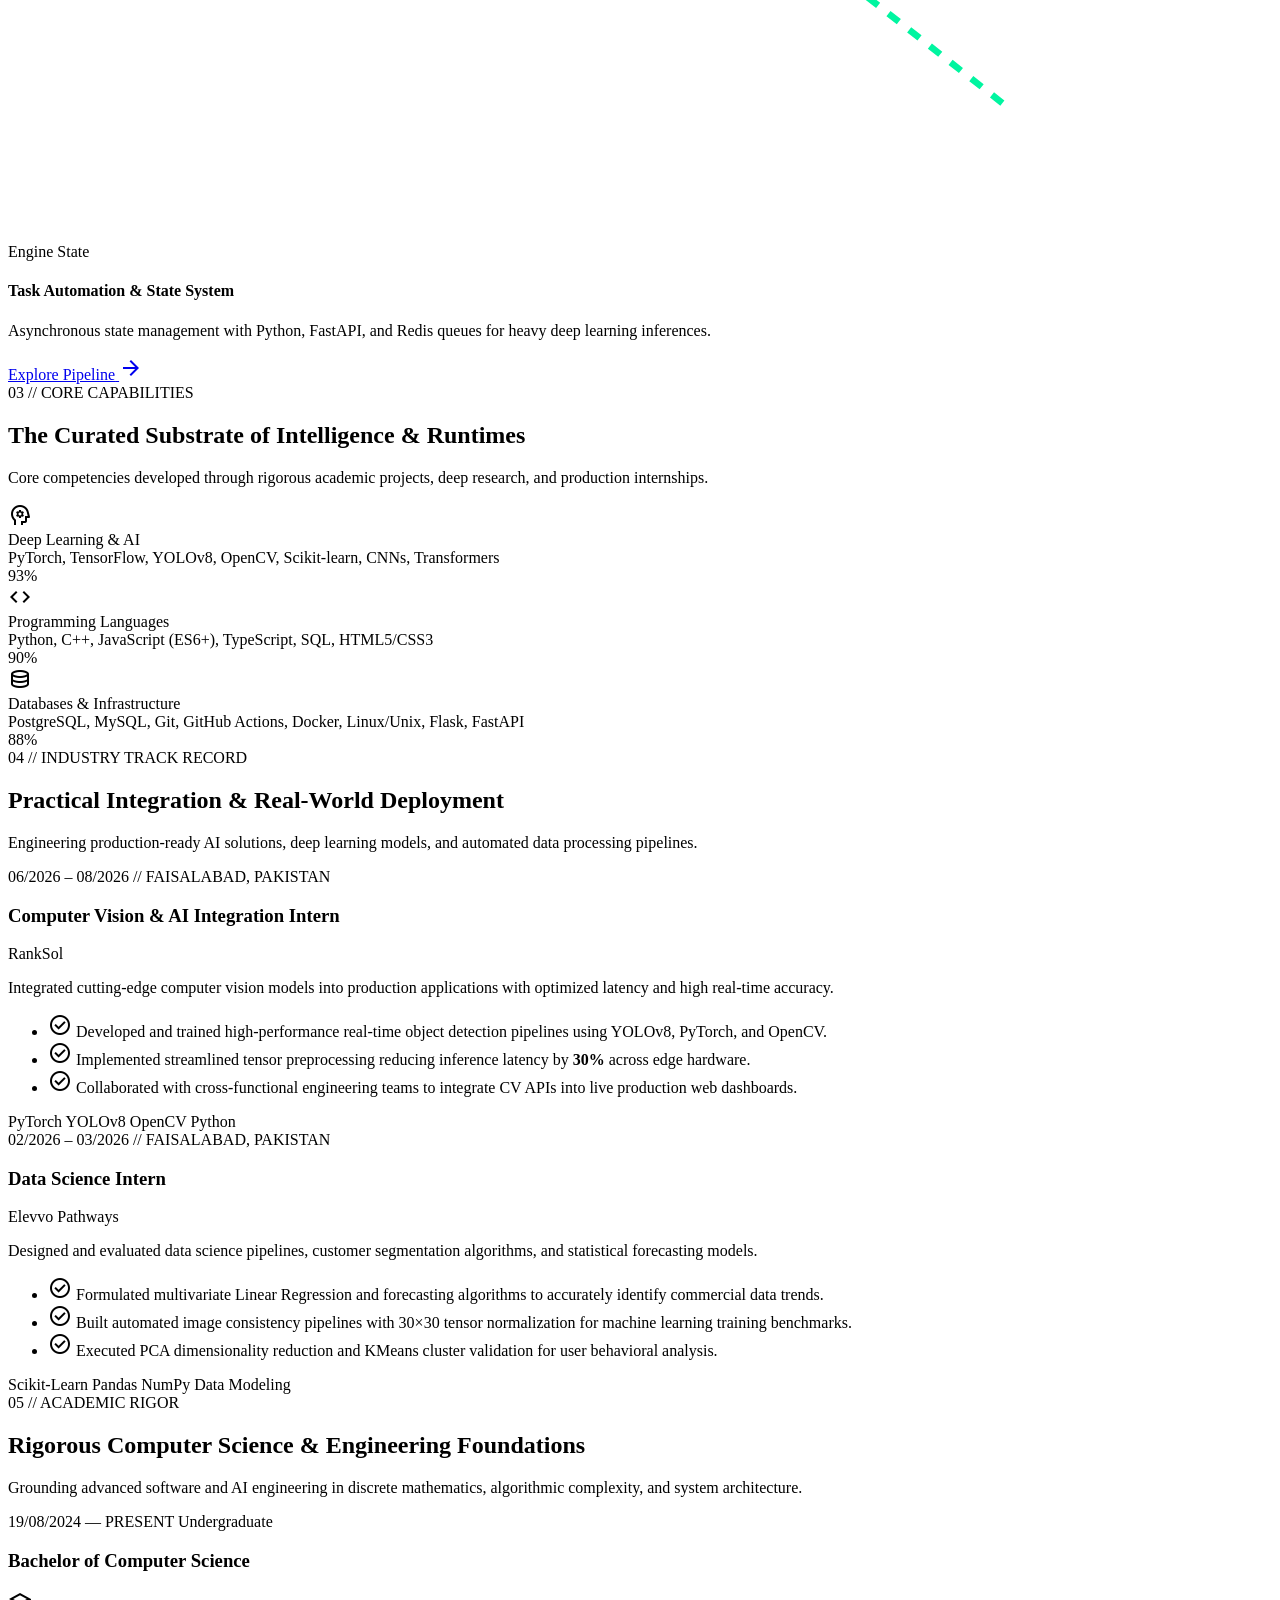
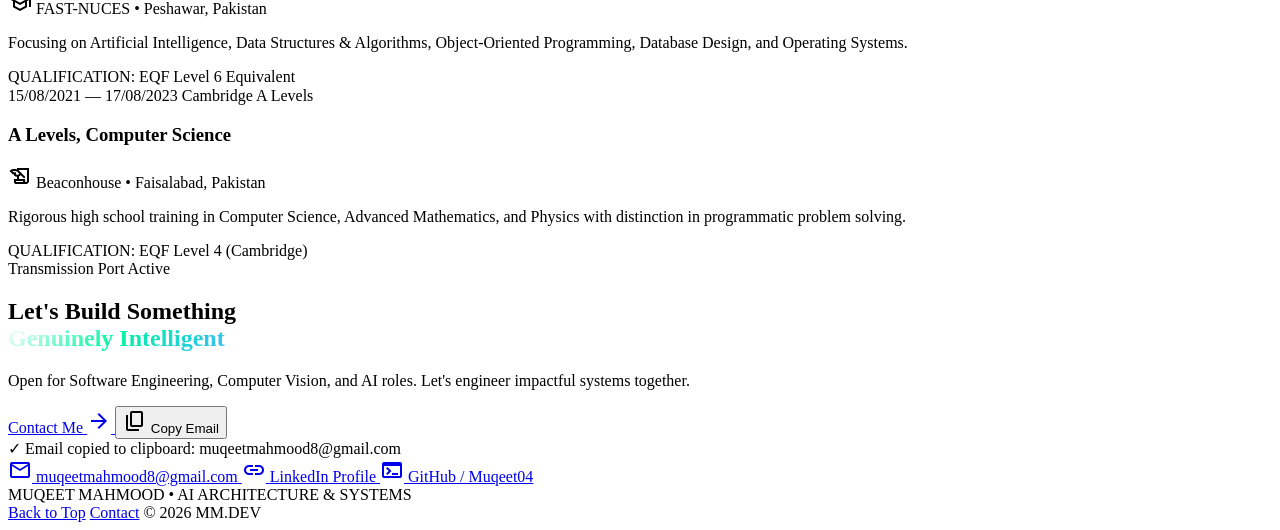
==== commit 71a2fdca: "Redesign portfolio to precisely match video aesthetic with 3D isometric cards, CV HUD, and PCA scatt" ====
--- a/index.html
+++ b/index.html
@@ -1,1759 +1,1266 @@
 <!DOCTYPE html>
-
-<html class="dark" lang="en"><head><meta charset="utf-8"/><title>Muqeet Mahmood | Software Engineer & AI Specialist</title><meta name="description" content="3D Narrative Odyssey Portfolio of Muqeet Mahmood - Computer Science student specializing in AI, Computer Vision, Deep Learning, and Full-Stack Systems."/><meta content="width=device-width, initial-scale=1.0" name="viewport"/><link href="https://fonts.googleapis.com/css2?family=Material+Symbols+Outlined:opsz,wght,FILL,GRAD@24,400,0,0" rel="stylesheet"/><link href="https://fonts.googleapis.com" rel="preconnect"/><link crossorigin="" href="https://fonts.gstatic.com" rel="preconnect"/><link href="https://fonts.googleapis.com/css2?family=Geist:wght@300;400;500;600;700&amp;family=JetBrains+Mono:wght@400;500;600;700&amp;family=Space+Grotesk:wght@500;600;700&amp;display=swap" rel="stylesheet"/>
-<link href="https://fonts.googleapis.com/css2?family=Material+Symbols+Outlined:wght,FILL@100..700,0..1&amp;display=swap" rel="stylesheet"/><style>@layer base{html,body{margin:0;padding:0;}body{overscroll-behavior:none;}main>:first-child{margin-top:0!important;}main>:last-child{margin-bottom:0!important;}}::-webkit-scrollbar{display:none;}</style><script src="https://cdn.tailwindcss.com"></script><script id="tailwind-config">tailwind.config = {
-    darkMode: "class",
-    theme: {
-      extend: {
-        "colors": {
-          "background": "#0f131b",
-          "primary": "#cdffde",
-          "tertiary-fixed-dim": "#d0bcff",
-          "surface-tint": "#00e293",
-          "primary-container": "#00f5a0",
-          "on-primary": "#003921",
-          "surface": "#0f131b",
-          "surface-bright": "#353941",
-          "outline-variant": "#3b4a40",
-          "inverse-surface": "#dfe2ed",
-          "on-secondary-fixed-variant": "#2f2ebe",
-          "on-tertiary-fixed-variant": "#5516be",
-          "surface-dim": "#0f131b",
-          "secondary-container": "#3131c0",
-          "secondary-fixed-dim": "#c0c1ff",
-          "surface-container-high": "#262a32",
-          "secondary": "#c0c1ff",
-          "on-tertiary": "#3c0091",
-          "on-secondary": "#1000a9",
-          "on-primary-fixed-variant": "#005232",
-          "surface-container-lowest": "#0a0e15",
-          "surface-variant": "#31353d",
-          "error-container": "#93000a",
-          "error": "#ffb4ab",
-          "surface-container-low": "#181c23",
-          "inverse-on-surface": "#2d3038",
-          "on-secondary-container": "#b0b2ff",
-          "on-tertiary-fixed": "#23005c",
-          "on-tertiary-container": "#6c39d6",
-          "outline": "#849588",
-          "surface-container": "#1c2027",
-          "on-primary-fixed": "#002111",
-          "inverse-primary": "#006c44",
-          "on-surface-variant": "#b9cbbd",
-          "secondary-fixed": "#e1e0ff",
-          "surface-container-highest": "#31353d",
-          "on-surface": "#dfe2ed",
-          "tertiary": "#f8f1ff",
-          "on-background": "#dfe2ed",
-          "primary-fixed-dim": "#00e293",
-          "primary-fixed": "#50ffaf",
-          "on-secondary-fixed": "#07006c",
-          "tertiary-fixed": "#e9ddff",
-          "on-error-container": "#ffdad6",
-          "tertiary-container": "#dfd0ff",
-          "on-error": "#690005",
-          "on-primary-container": "#006b43"
-        },
-        "borderRadius": {
-          "DEFAULT": "0.125rem",
-          "lg": "0.25rem",
-          "xl": "0.5rem",
-          "full": "0.75rem"
-        },
-        "spacing": {
-          "gutter": "1.5rem",
-          "margin": "3rem",
-          "gutter-mobile": "1rem",
-          "space-xl": "2.5rem",
-          "space-sm": "0.5rem",
-          "space-lg": "1.5rem",
-          "space-md": "1rem",
-          "space-xs": "0.25rem",
-          "margin-mobile": "1.25rem"
-        },
-        "fontFamily": {
-          "headline-sm": [
-            "Space Grotesk"
-          ],
-          "label-code": [
-            "JetBrains Mono"
-          ],
-          "display-hero": [
-            "Space Grotesk"
-          ],
-          "display-hero-mobile": [
-            "Space Grotesk"
-          ],
-          "body-md": [
-            "Geist"
-          ],
-          "telemetry-xs": [
-            "JetBrains Mono"
-          ],
-          "headline-lg-mobile": [
-            "Space Grotesk"
-          ],
-          "headline-lg": [
-            "Space Grotesk"
-          ],
-          "body-lg": [
-            "Geist"
-          ],
-          "body-sm": [
-            "Geist"
-          ],
-          "headline-md": [
-            "Space Grotesk"
-          ]
-        },
-        "fontSize": {
-          "headline-sm": [
-            "20px",
-            {
-              "lineHeight": "28px",
-              "fontWeight": "500"
-            }
-          ],
-          "label-code": [
-            "12px",
-            {
-              "lineHeight": "16px",
-              "letterSpacing": "0.05em",
-              "fontWeight": "500"
-            }
-          ],
-          "display-hero": [
-            "56px",
-            {
-              "lineHeight": "64px",
-              "letterSpacing": "-0.03em",
-              "fontWeight": "700"
-            }
-          ],
-          "display-hero-mobile": [
-            "36px",
-            {
-              "lineHeight": "44px",
-              "letterSpacing": "-0.02em",
-              "fontWeight": "700"
-            }
-          ],
-          "body-md": [
-            "15px",
-            {
-              "lineHeight": "24px",
-              "fontWeight": "400"
-            }
-          ],
-          "telemetry-xs": [
-            "10px",
-            {
-              "lineHeight": "14px",
-              "letterSpacing": "0.12em",
-              "fontWeight": "600"
-            }
-          ],
-          "headline-lg-mobile": [
-            "28px",
-            {
-              "lineHeight": "36px",
-              "letterSpacing": "-0.01em",
-              "fontWeight": "600"
-            }
-          ],
-          "headline-lg": [
-            "36px",
-            {
-              "lineHeight": "44px",
-              "letterSpacing": "-0.02em",
-              "fontWeight": "600"
-            }
-          ],
-          "body-lg": [
-            "18px",
-            {
-              "lineHeight": "28px",
-              "fontWeight": "400"
-            }
-          ],
-          "body-sm": [
-            "13px",
-            {
-              "lineHeight": "20px",
-              "fontWeight": "400"
-            }
-          ],
-          "headline-md": [
-            "24px",
-            {
-              "lineHeight": "32px",
-              "letterSpacing": "-0.01em",
-              "fontWeight": "600"
-            }
-          ]
-        }
-      }
-    }
-  }</script><style>
-html { scroll-behavior: smooth; }
-#mobile-nav.open { display: flex !important; }
-
-/* 3D Scene & Perspective Container */
-.perspective-container {
-  perspective: 1200px;
-  transform-style: preserve-3d;
-}
-
-/* 3D Card Interactive Tilt & Holographic Specular Glare */
-.tilt-card {
-  perspective: 1000px;
-  transform-style: preserve-3d;
-  transition: transform 0.25s cubic-bezier(0.2, 0.8, 0.2, 1), box-shadow 0.25s ease, border-color 0.25s ease;
-  position: relative;
-  will-change: transform;
-}
-.tilt-card:hover {
-  box-shadow: 0 16px 36px -8px rgba(0, 245, 160, 0.18), 0 0 20px -4px rgba(99, 102, 241, 0.15);
-  border-color: rgba(0, 245, 160, 0.35);
-}
-.tilt-card::after {
-  content: '';
-  position: absolute;
-  inset: 0;
-  border-radius: inherit;
-  background: radial-gradient(circle at var(--mouse-x, 50%) var(--mouse-y, 50%), rgba(255, 255, 255, 0.08) 0%, transparent 60%);
-  pointer-events: none;
-  opacity: 0;
-  transition: opacity 0.3s ease;
-}
-.tilt-card:hover::after {
-  opacity: 1;
-}
-
-/* 3D Scroll Reveal */
-.reveal-3d {
-  opacity: 0;
-  transform: translateY(30px) rotateX(10deg);
-  transition: opacity 0.8s cubic-bezier(0.16, 1, 0.3, 1), transform 0.8s cubic-bezier(0.16, 1, 0.3, 1);
-  will-change: opacity, transform;
-}
-.reveal-3d.active {
-  opacity: 1;
-  transform: translateY(0) rotateX(0);
-}
-
-@keyframes pulseGlow {
-  0%, 100% { opacity: 0.3; transform: scale(1); }
-  50% { opacity: 0.6; transform: scale(1.05); }
-}
-.animate-pulse-glow {
-  animation: pulseGlow 6s ease-in-out infinite;
-}
-</style></head><body class="bg-background font-body-md text-on-surface antialiased selection:bg-primary-container selection:text-on-primary-container"><header class="fixed top-0 left-0 right-0 w-full z-50 bg-surface/75 backdrop-blur-xl shadow-[0_1px_8px_rgba(0,0,0,0.04)]"><div class="h-20 w-full px-gutter-mobile md:px-margin flex items-center justify-between gap-space-md"><div class="flex items-center gap-space-lg"><a class="group flex items-center gap-space-sm" data-path="prologue" href="#prologue"><div class="w-2.5 h-2.5 rounded-full bg-primary-container shadow-[0_0_12px_rgba(0,245,160,0.8)]"></div><span class="font-headline-sm text-headline-sm tracking-tight text-on-surface group-hover:text-primary transition-colors">MM<span class="text-primary-container">.DEV</span></span></a><div class="hidden xl:flex items-center gap-space-xs px-space-sm py-space-xs rounded bg-surface-container-low"><span class="relative flex h-2 w-2"><span class="animate-ping absolute inline-flex h-full w-full rounded-full bg-primary-container opacity-75"></span><span class="relative inline-flex rounded-full h-2 w-2 bg-primary-container"></span></span><span class="font-telemetry-xs text-telemetry-xs uppercase text-on-surface-variant">STATUS: <span class="text-primary">READY FOR DEPLOYMENT</span></span></div></div><nav class="hidden lg:flex items-center gap-space-xs p-space-xs rounded-xl bg-surface-container-lowest/80 backdrop-blur-md" data-active-classes="bg-primary-container text-on-primary-container font-headline-sm text-label-code rounded shadow-[0_0_15px_rgba(0,245,160,0.3)]">
-  <a aria-current="page" class="px-space-md py-space-xs transition-all bg-primary-container text-on-primary-container font-headline-sm text-label-code rounded shadow-[0_0_15px_rgba(0,245,160,0.3)]" data-path="prologue" href="#prologue">Prologue</a>
-  <a class="font-label-code text-label-code px-space-md py-space-xs rounded text-on-surface-variant hover:text-on-surface transition-all" data-path="vision" href="#vision">Vision</a>
-  <a class="font-label-code text-label-code px-space-md py-space-xs rounded text-on-surface-variant hover:text-on-surface transition-all" data-path="systems" href="#systems">Systems</a>
-  <a class="font-label-code text-label-code px-space-md py-space-xs rounded text-on-surface-variant hover:text-on-surface transition-all" data-path="matrix" href="#matrix">Matrix</a>
-  <a class="font-label-code text-label-code px-space-md py-space-xs rounded text-on-surface-variant hover:text-on-surface transition-all" data-path="experience" href="#experience">Experience</a>
-  <a class="font-label-code text-label-code px-space-md py-space-xs rounded text-on-surface-variant hover:text-on-surface transition-all" data-path="education" href="#education">Education</a>
-  <a class="font-label-code text-label-code px-space-md py-space-xs rounded text-on-surface-variant hover:text-on-surface transition-all" data-path="transmission" href="#transmission">Transmission</a>
-</nav><div class="flex items-center gap-space-md"><a class="relative inline-flex items-center justify-center px-space-lg py-space-xs rounded bg-primary-container font-headline-sm text-body-sm font-semibold text-on-primary-container shadow-[0_0_20px_rgba(0,245,160,0.4)] hover:bg-primary-fixed hover:text-on-primary-fixed transition-all" data-path="transmission" href="#transmission">Get in Touch</a><div class="w-8 h-8 rounded-full bg-primary flex items-center justify-center shrink-0"><span class="material-symbols-outlined text-on-primary text-[18px]">person</span></div>
-<button id="mobile-nav-toggle" class="lg:hidden p-2 text-on-surface hover:text-primary transition-colors"><span class="material-symbols-outlined text-2xl">menu</span></button>
-</div></div>
-<div id="mobile-nav" class="hidden flex-col gap-2 p-4 bg-surface-container-lowest/95 backdrop-blur-xl border-t border-outline-variant/10 lg:hidden">
-  <a class="px-3 py-2 text-sm font-label-code text-on-surface hover:text-primary" href="#prologue">00 Prologue</a>
-  <a class="px-3 py-2 text-sm font-label-code text-on-surface hover:text-primary" href="#vision">01 Vision</a>
-  <a class="px-3 py-2 text-sm font-label-code text-on-surface hover:text-primary" href="#systems">02 Systems</a>
-  <a class="px-3 py-2 text-sm font-label-code text-on-surface hover:text-primary" href="#matrix">03 Matrix</a>
-  <a class="px-3 py-2 text-sm font-label-code text-on-surface hover:text-primary" href="#experience">04 Experience</a>
-  <a class="px-3 py-2 text-sm font-label-code text-on-surface hover:text-primary" href="#education">05 Education</a>
-  <a class="px-3 py-2 text-sm font-label-code text-on-surface hover:text-primary" href="#transmission">06 Transmission</a>
-</div>
-</header><main class="w-full pt-20 bg-background min-h-screen relative overflow-hidden"><div class="flex flex-col w-full relative">
-<!-- Interactive Background 3D WebGL Scene Hook -->
-<div class="fixed inset-0 w-full h-full pointer-events-none z-0 opacity-80 mix-blend-screen transition-opacity duration-700" id="three-canvas-container">
-<!-- STITCH_THREEJS_START:ANIMATION_6 class="w-full h-full bg-transparent" -->
-<div class="w-full h-full bg-transparent" style="display:block;">
-<script src="https://ajax.googleapis.com/ajax/libs/threejs/r125/three.min.js"></script>
-<div id="threejs-container-ANIMATION_6" style="width:100%;height:100%"></div>
-<script>
-(function() {
-  const container = document.getElementById('three-canvas-container') || document.getElementById('threejs-container-ANIMATION_6') || document.body;
-  const width = container.clientWidth || window.innerWidth;
-  const height = container.clientHeight || window.innerHeight;
-
-  const scene = new THREE.Scene();
-  scene.fog = new THREE.FogExp2(0x0a0e15, 0.012);
-
-  const camera = new THREE.PerspectiveCamera(55, width / height, 0.1, 1000);
-  camera.position.set(0, 0, 16);
-
-  const renderer = new THREE.WebGLRenderer({ alpha: true, antialias: true, powerPreference: 'high-performance' });
-  renderer.setSize(width, height);
-  renderer.setPixelRatio(Math.min(window.devicePixelRatio || 1, 2));
-  container.appendChild(renderer.domElement);
-
-  // Dynamic Ambient & Cursor Point Lights
-  const ambientLight = new THREE.AmbientLight(0x0f172a, 1.2);
-  scene.add(ambientLight);
-
-  const cursorLight = new THREE.PointLight(0x00f5a0, 4.5, 40);
-  cursorLight.position.set(0, 0, 8);
-  scene.add(cursorLight);
-
-  const keyLight1 = new THREE.PointLight(0x6366f1, 3.5, 50);
-  keyLight1.position.set(10, 10, 12);
-  scene.add(keyLight1);
-
-  const keyLight2 = new THREE.PointLight(0x38bdf8, 3.0, 50);
-  keyLight2.position.set(-10, -15, 10);
-  scene.add(keyLight2);
-
-  // Master World Group
-  const storyWorld = new THREE.Group();
-  scene.add(storyWorld);
-
-  // ==========================================
-  // 1. GLOBAL MULTI-DEPTH PARTICLE COSMOS
-  // ==========================================
-  const pCount = 750;
-  const pGeo = new THREE.BufferGeometry();
-  const pPositions = new Float32Array(pCount * 3);
-  const pColors = new Float32Array(pCount * 3);
-  const pBasePos = [];
-
-  const cEmerald = new THREE.Color(0x00f5a0);
-  const cViolet = new THREE.Color(0x818cf8);
-  const cCyan = new THREE.Color(0x38bdf8);
-
-  for (let i = 0; i < pCount; i++) {
-    const px = (Math.random() - 0.5) * 50;
-    const py = (Math.random() - 0.5) * 160 - 45;
-    const pz = (Math.random() - 0.5) * 40 - 5;
-
-    pPositions[i * 3] = px;
-    pPositions[i * 3 + 1] = py;
-    pPositions[i * 3 + 2] = pz;
-    pBasePos.push({ x: px, y: py, z: pz, speed: 0.2 + Math.random() * 0.8 });
-
-    const randC = Math.random();
-    const col = randC > 0.6 ? cEmerald : (randC > 0.3 ? cViolet : cCyan);
-    pColors[i * 3] = col.r;
-    pColors[i * 3 + 1] = col.g;
-    pColors[i * 3 + 2] = col.b;
-  }
-
-  pGeo.setAttribute('position', new THREE.BufferAttribute(pPositions, 3));
-  pGeo.setAttribute('color', new THREE.BufferAttribute(pColors, 3));
-
-  const pMat = new THREE.PointsMaterial({
-    size: 0.16,
-    vertexColors: true,
-    transparent: true,
-    opacity: 0.8,
-    blending: THREE.AdditiveBlending
-  });
-  const particleField = new THREE.Points(pGeo, pMat);
-  storyWorld.add(particleField);
-
-  // ==========================================
-  // CHAPTER 00 // PROLOGUE: Quantum Hologram (y = 0)
-  // ==========================================
-  const prologueGroup = new THREE.Group();
-  prologueGroup.position.set(0, 0, 0);
-  storyWorld.add(prologueGroup);
-
-  const icosaGeo = new THREE.IcosahedronGeometry(3.6, 1);
-  const icosaMat = new THREE.MeshStandardMaterial({
-    color: 0x07111e,
-    emissive: 0x00f5a0,
-    emissiveIntensity: 0.45,
-    roughness: 0.2,
-    metalness: 0.8,
-    wireframe: true
-  });
-  const coreMesh = new THREE.Mesh(icosaGeo, icosaMat);
-  prologueGroup.add(coreMesh);
-
-  const innerGeo = new THREE.OctahedronGeometry(2.0, 0);
-  const innerMat = new THREE.MeshBasicMaterial({
-    color: 0x6366f1,
-    wireframe: true,
-    transparent: true,
-    opacity: 0.7
-  });
-  const innerCore = new THREE.Mesh(innerGeo, innerMat);
-  prologueGroup.add(innerCore);
-
-  const centerSphere = new THREE.Mesh(
-    new THREE.SphereGeometry(1.2, 16, 16),
-    new THREE.MeshBasicMaterial({ color: 0x00f5a0, transparent: true, opacity: 0.35 })
-  );
-  prologueGroup.add(centerSphere);
-
-  const ringsGroup = new THREE.Group();
-  prologueGroup.add(ringsGroup);
-  const ringMeshes = [];
-  for (let r = 0; r < 3; r++) {
-    const ringGeo = new THREE.TorusGeometry(4.6 + r * 1.5, 0.035, 12, 80);
-    const ringMat = new THREE.MeshBasicMaterial({
-      color: r === 0 ? 0x00f5a0 : (r === 1 ? 0x818cf8 : 0x38bdf8),
-      transparent: true,
-      opacity: 0.45,
-      wireframe: true
-    });
-    const rm = new THREE.Mesh(ringGeo, ringMat);
-    rm.rotation.x = (Math.PI / 3) + r * 0.5;
-    rm.rotation.y = r * 0.8;
-    ringsGroup.add(rm);
-    ringMeshes.push(rm);
-  }
-
-  // ==========================================
-  // CHAPTER 01 // VISION: Undulating Neural Grid & CV Laser Scan (y = -18)
-  // ==========================================
-  const visionGroup = new THREE.Group();
-  visionGroup.position.set(0, -18, 0);
-  storyWorld.add(visionGroup);
-
-  const waveWidth = 32, waveHeight = 22, waveSegmentsW = 28, waveSegmentsH = 20;
-  const gridGeo = new THREE.PlaneGeometry(waveWidth, waveHeight, waveSegmentsW, waveSegmentsH);
-  const gridMat = new THREE.MeshBasicMaterial({
-    color: 0x00f5a0,
-    wireframe: true,
-    transparent: true,
-    opacity: 0.32
-  });
-  const waveMesh = new THREE.Mesh(gridGeo, gridMat);
-  waveMesh.rotation.x = -Math.PI / 2.3;
-  waveMesh.position.set(0, -2, -3);
-  visionGroup.add(waveMesh);
-
-  const laserGeo = new THREE.CylinderGeometry(0.08, 0.08, 30, 8);
-  const laserMat = new THREE.MeshBasicMaterial({ color: 0x38bdf8, transparent: true, opacity: 0.85 });
-  const laserBeam = new THREE.Mesh(laserGeo, laserMat);
-  laserBeam.rotation.z = Math.PI / 2;
-  laserBeam.position.set(0, -1.8, 0);
-  visionGroup.add(laserBeam);
-
-  const boxGeo = new THREE.BoxGeometry(3.2, 3.2, 3.2);
-  const boxMat = new THREE.MeshBasicMaterial({ color: 0x818cf8, wireframe: true, transparent: true, opacity: 0.55 });
-  const cvBox = new THREE.Mesh(boxGeo, boxMat);
-  cvBox.position.set(6, 1, 2);
-  visionGroup.add(cvBox);
-
-  // ==========================================
-  // CHAPTER 02 // SYSTEMS: 3D Distributed Neural Graph (y = -36)
-  // ==========================================
-  const systemsGroup = new THREE.Group();
-  systemsGroup.position.set(0, -36, 0);
-  storyWorld.add(systemsGroup);
-
-  const knotGeo = new THREE.TorusKnotGeometry(2.4, 0.38, 80, 16);
-  const knotMat = new THREE.MeshStandardMaterial({
-    color: 0x081326,
-    emissive: 0x6366f1,
-    emissiveIntensity: 0.4,
-    wireframe: true,
-    roughness: 0.3
-  });
-  const systemKnot = new THREE.Mesh(knotGeo, knotMat);
-  systemsGroup.add(systemKnot);
-
-  const graphNodesGroup = new THREE.Group();
-  systemsGroup.add(graphNodesGroup);
-  const nodeCount = 14;
-  const nodePositions = [];
-  for (let n = 0; n < nodeCount; n++) {
-    const ang = (n / nodeCount) * Math.PI * 2;
-    const rad = 5.5 + Math.sin(n * 2) * 1.8;
-    const nx = Math.cos(ang) * rad;
-    const ny = (Math.random() - 0.5) * 5;
-    const nz = Math.sin(ang) * rad;
-    nodePositions.push(new THREE.Vector3(nx, ny, nz));
-
-    const nodeMesh = new THREE.Mesh(
-      new THREE.SphereGeometry(0.24, 12, 12),
-      new THREE.MeshBasicMaterial({ color: n % 2 === 0 ? 0x00f5a0 : 0x38bdf8 })
-    );
-    nodeMesh.position.set(nx, ny, nz);
-    graphNodesGroup.add(nodeMesh);
-  }
-
-  const linePoints = [];
-  for (let i = 0; i < nodeCount; i++) {
-    for (let j = i + 1; j < nodeCount; j++) {
-      if (nodePositions[i].distanceTo(nodePositions[j]) < 6.0) {
-        linePoints.push(nodePositions[i], nodePositions[j]);
-      }
-    }
-  }
-  const lineGeo = new THREE.BufferGeometry().setFromPoints(linePoints);
-  const lineMat = new THREE.LineBasicMaterial({ color: 0x00f5a0, transparent: true, opacity: 0.28 });
-  const networkLines = new THREE.LineSegments(lineGeo, lineMat);
-  graphNodesGroup.add(networkLines);
-
-  // ==========================================
-  // CHAPTER 03 // MATRIX: Polyhedral Skill Orbiters (y = -54)
-  // ==========================================
-  const matrixGroup = new THREE.Group();
-  matrixGroup.position.set(0, -54, 0);
-  storyWorld.add(matrixGroup);
-
-  const polyArray = [];
-  const polyGeos = [
-    new THREE.DodecahedronGeometry(1.5, 0),
-    new THREE.OctahedronGeometry(1.6, 0),
-    new THREE.TetrahedronGeometry(1.7, 0),
-    new THREE.IcosahedronGeometry(1.4, 0)
-  ];
-  const polyColors = [0x00f5a0, 0x818cf8, 0x38bdf8, 0x50ffaf];
-
-  for (let p = 0; p < 4; p++) {
-    const pMesh = new THREE.Mesh(
-      polyGeos[p],
-      new THREE.MeshBasicMaterial({ color: polyColors[p], wireframe: true, transparent: true, opacity: 0.55 })
-    );
-    const pAng = (p / 4) * Math.PI * 2;
-    pMesh.position.set(Math.cos(pAng) * 6.5, Math.sin(pAng * 2) * 2, Math.sin(pAng) * 4);
-    matrixGroup.add(pMesh);
-    polyArray.push({ mesh: pMesh, speed: 0.015 * (p + 1), angle: pAng });
-  }
-
-  // ==========================================
-  // CHAPTER 04 // EXPERIENCE: Cyber Gateway Columns (y = -72)
-  // ==========================================
-  const expGroup = new THREE.Group();
-  expGroup.position.set(0, -72, 0);
-  storyWorld.add(expGroup);
-
-  const pillarGeo = new THREE.BoxGeometry(0.8, 8, 0.8);
-  const pillarMat = new THREE.MeshStandardMaterial({
-    color: 0x091422,
-    emissive: 0x00f5a0,
-    emissiveIntensity: 0.35,
-    wireframe: true
-  });
-  const pillarLeft = new THREE.Mesh(pillarGeo, pillarMat);
-  pillarLeft.position.set(-6, 0, 0);
-  expGroup.add(pillarLeft);
-
-  const pillarRight = new THREE.Mesh(pillarGeo, pillarMat);
-  pillarRight.position.set(6, 0, 0);
-  expGroup.add(pillarRight);
-
-  const archRingGeo = new THREE.TorusGeometry(5.8, 0.06, 12, 60, Math.PI);
-  const archRingMat = new THREE.MeshBasicMaterial({ color: 0x818cf8, wireframe: true, transparent: true, opacity: 0.6 });
-  const archMesh = new THREE.Mesh(archRingGeo, archRingMat);
-  archMesh.position.set(0, 0.5, 0);
-  expGroup.add(archMesh);
-
-  // ==========================================
-  // CHAPTER 05 // EDUCATION: Academic Prismatic Crystal (y = -90)
-  // ==========================================
-  const eduGroup = new THREE.Group();
-  eduGroup.position.set(0, -90, 0);
-  storyWorld.add(eduGroup);
-
-  const crystalGeo = new THREE.OctahedronGeometry(3.0, 1);
-  const crystalMat = new THREE.MeshStandardMaterial({
-    color: 0x0b172a,
-    emissive: 0x38bdf8,
-    emissiveIntensity: 0.45,
-    wireframe: true,
-    metalness: 0.9,
-    roughness: 0.1
-  });
-  const crystalMesh = new THREE.Mesh(crystalGeo, crystalMat);
-  eduGroup.add(crystalMesh);
-
-  const crystalOrb = new THREE.Mesh(
-    new THREE.DodecahedronGeometry(1.6, 0),
-    new THREE.MeshBasicMaterial({ color: 0x818cf8, wireframe: true, transparent: true, opacity: 0.7 })
-  );
-  eduGroup.add(crystalOrb);
-
-  // ==========================================
-  // CHAPTER 06 // TRANSMISSION: Quantum Warp Vortex (y = -108)
-  // ==========================================
-  const transGroup = new THREE.Group();
-  transGroup.position.set(0, -108, 0);
-  storyWorld.add(transGroup);
-
-  const vortexRings = [];
-  for (let v = 0; v < 8; v++) {
-    const vGeo = new THREE.TorusGeometry(2.0 + v * 0.9, 0.04, 8, 48);
-    const vMat = new THREE.MeshBasicMaterial({
-      color: v % 2 === 0 ? 0x00f5a0 : 0x6366f1,
-      transparent: true,
-      opacity: 0.5 - (v * 0.04),
-      wireframe: true
-    });
-    const vRing = new THREE.Mesh(vGeo, vMat);
-    vRing.position.z = -v * 2.5;
-    transGroup.add(vRing);
-    vortexRings.push(vRing);
-  }
-
-  // Interactive mouse tracking & scroll mapping
-  let mouseX = 0;
-  let mouseY = 0;
-  let targetX = 0;
-  let targetY = 0;
-  let scrollProgress = 0;
-  let smoothScrollY = 0;
-
-  window.addEventListener('mousemove', (e) => {
-    mouseX = (e.clientX / window.innerWidth - 0.5) * 2;
-    mouseY = (e.clientY / window.innerHeight - 0.5) * 2;
-  });
-
-  window.addEventListener('scroll', () => {
-    const maxScroll = document.documentElement.scrollHeight - window.innerHeight;
-    if (maxScroll > 0) {
-      scrollProgress = Math.min(Math.max(window.scrollY / maxScroll, 0), 1);
-    }
-  }, { passive: true });
-
-  window.addEventListener('resize', () => {
-    const w = container.clientWidth || window.innerWidth;
-    const h = container.clientHeight || window.innerHeight;
-    camera.aspect = w / h;
-    camera.updateProjectionMatrix();
-    renderer.setSize(w, h);
-  });
-
-  // Render Loop with 3D Cinematic Story Journey
-  const clock = new THREE.Clock();
-
-  function animate() {
-    requestAnimationFrame(animate);
-    const elapsedTime = clock.getElapsedTime();
-
-    // Mouse smoothing
-    targetX += (mouseX - targetX) * 0.06;
-    targetY += (mouseY - targetY) * 0.06;
-
-    // Smooth scroll position interpolation
-    smoothScrollY += (scrollProgress - smoothScrollY) * 0.07;
-
-    // Cursor light follows mouse position in world space
-    cursorLight.position.x = targetX * 10;
-    cursorLight.position.y = camera.position.y - targetY * 8;
-    cursorLight.position.z = camera.position.z - 6;
-
-    // 1. Prologue Animations
-    coreMesh.rotation.x = elapsedTime * 0.18 + smoothScrollY * 3.5;
-    coreMesh.rotation.y = elapsedTime * 0.25 + smoothScrollY * 4.0;
-    innerCore.rotation.y = -elapsedTime * 0.3;
-    innerCore.rotation.z = elapsedTime * 0.2;
-    centerSphere.scale.setScalar(1 + Math.sin(elapsedTime * 3.0) * 0.18);
-    ringsGroup.rotation.z = elapsedTime * 0.12;
-    ringMeshes.forEach((rm, idx) => {
-      rm.rotation.z += 0.003 * (idx + 1);
-      rm.rotation.y += 0.002 * (idx + 1);
-    });
-
-    // 2. Vision Animations (Undulating wave grid & scanning beam)
-    const wavePos = gridGeo.attributes.position;
-    for (let i = 0; i < wavePos.count; i++) {
-      const u = wavePos.getX(i);
-      const v = wavePos.getY(i);
-      const zWave = Math.sin(u * 0.35 + elapsedTime * 1.8) * 0.45 + Math.cos(v * 0.4 + elapsedTime * 1.5) * 0.45;
-      wavePos.setZ(i, zWave);
-    }
-    gridGeo.computeVertexNormals();
-    wavePos.needsUpdate = true;
-
-    laserBeam.position.y = -1.8 + Math.sin(elapsedTime * 2.0) * 4.0;
-    cvBox.rotation.x = elapsedTime * 0.4;
-    cvBox.rotation.y = elapsedTime * 0.5;
-
-    // 3. Systems Animations (Knot & Network Nodes)
-    systemKnot.rotation.x = elapsedTime * 0.2;
-    systemKnot.rotation.y = elapsedTime * 0.25;
-    graphNodesGroup.rotation.y = elapsedTime * 0.08;
-
-    // 4. Matrix Animations (Skill Polyhedra Orbiting)
-    polyArray.forEach(pObj => {
-      pObj.angle += pObj.speed;
-      pObj.mesh.position.x = Math.cos(pObj.angle) * 6.5;
-      pObj.mesh.position.z = Math.sin(pObj.angle) * 4.5;
-      pObj.mesh.rotation.x += 0.02;
-      pObj.mesh.rotation.y += 0.03;
-    });
-
-    // 5. Experience Animations
-    pillarLeft.rotation.y = elapsedTime * 0.15;
-    pillarRight.rotation.y = -elapsedTime * 0.15;
-    archMesh.rotation.y = Math.sin(elapsedTime * 0.5) * 0.2;
-
-    // 6. Education Animations
-    crystalMesh.rotation.x = elapsedTime * 0.25;
-    crystalMesh.rotation.y = elapsedTime * 0.35;
-    crystalOrb.rotation.y = -elapsedTime * 0.4;
-    crystalOrb.rotation.z = elapsedTime * 0.3;
-
-    // 7. Transmission Animations
-    vortexRings.forEach((vr, vIdx) => {
-      vr.rotation.z += 0.01 * (vIdx + 1);
-      vr.scale.setScalar(1 + Math.sin(elapsedTime * 2.5 + vIdx) * 0.08);
-    });
-
-    // Camera Flight Choreography across 7 Chapters
-    const targetCamY = -smoothScrollY * 108;
-    const camSwayX = Math.sin(smoothScrollY * Math.PI * 3.5) * 4.5 + targetX * 3.0;
-    const camSwayZ = 16.0 + Math.cos(smoothScrollY * Math.PI * 3.0) * 3.5 - Math.abs(targetY) * 1.5;
-
-    camera.position.x += (camSwayX - camera.position.x) * 0.08;
-    camera.position.y += (targetCamY - camera.position.y) * 0.08;
-    camera.position.z += (camSwayZ - camera.position.z) * 0.08;
-    camera.lookAt(targetX * 1.5, camera.position.y - 1.2, 0);
-
-    renderer.render(scene, camera);
-  }
-
-  animate();
-})();
-</script>
-</div>
-<!-- STITCH_THREEJS_END:ANIMATION_6 -->
-</div>
-<!-- Radial Atmospheric Flares (No global pinning, constrained container ambient glows) -->
-<div class="fixed top-1/4 left-1/2 -translate-x-1/2 w-[800px] h-[500px] bg-secondary-container/10 rounded-full blur-[140px] pointer-events-none z-0"></div>
-<div class="fixed bottom-10 right-10 w-[500px] h-[500px] bg-primary-container/5 rounded-full blur-[160px] pointer-events-none z-0"></div>
-<!-- Floating Narrative Compass (Fixed Right Navigator) -->
-<aside class="fixed right-6 top-1/2 -translate-y-1/2 z-40 hidden xl:flex flex-col items-end gap-space-md p-space-sm rounded-xl bg-surface-container-lowest/70 backdrop-blur-xl shadow-2xl">
-<div class="font-telemetry-xs text-telemetry-xs uppercase text-on-surface-variant tracking-widest px-2 py-1 text-right">
-      NAV // COMPASS
-    </div>
-<nav class="flex flex-col gap-space-sm">
-<a class="nav-compass-item group flex items-center justify-end gap-space-sm text-right transition-all" data-target="prologue" href="#prologue">
-<span class="font-label-code text-label-code text-on-surface-variant group-hover:text-primary transition-colors opacity-60 group-hover:opacity-100">00 Prologue</span>
-<span class="w-2.5 h-2.5 rounded-full bg-surface-variant transition-all duration-300 ring-2 ring-transparent group-hover:bg-primary-container group-hover:shadow-[0_0_10px_#00f5a0]"></span>
-</a>
-<a class="nav-compass-item group flex items-center justify-end gap-space-sm text-right transition-all" data-target="vision" href="#vision">
-<span class="font-label-code text-label-code text-on-surface-variant group-hover:text-primary transition-colors opacity-60 group-hover:opacity-100">01 Vision</span>
-<span class="w-2.5 h-2.5 rounded-full bg-surface-variant transition-all duration-300 ring-2 ring-transparent group-hover:bg-primary-container group-hover:shadow-[0_0_10px_#00f5a0]"></span>
-</a>
-<a class="nav-compass-item group flex items-center justify-end gap-space-sm text-right transition-all" data-target="systems" href="#systems">
-<span class="font-label-code text-label-code text-on-surface-variant group-hover:text-primary transition-colors opacity-60 group-hover:opacity-100">02 Systems</span>
-<span class="w-2.5 h-2.5 rounded-full bg-surface-variant transition-all duration-300 ring-2 ring-transparent group-hover:bg-primary-container group-hover:shadow-[0_0_10px_#00f5a0]"></span>
-</a>
-<a class="nav-compass-item group flex items-center justify-end gap-space-sm text-right transition-all" data-target="matrix" href="#matrix">
-<span class="font-label-code text-label-code text-on-surface-variant group-hover:text-primary transition-colors opacity-60 group-hover:opacity-100">03 Matrix</span>
-<span class="w-2.5 h-2.5 rounded-full bg-surface-variant transition-all duration-300 ring-2 ring-transparent group-hover:bg-primary-container group-hover:shadow-[0_0_10px_#00f5a0]"></span>
-</a>
-<a class="nav-compass-item group flex items-center justify-end gap-space-sm text-right transition-all" data-target="experience" href="#experience">
-<span class="font-label-code text-label-code text-on-surface-variant group-hover:text-primary transition-colors opacity-60 group-hover:opacity-100">04 Experience</span>
-<span class="w-2.5 h-2.5 rounded-full bg-surface-variant transition-all duration-300 ring-2 ring-transparent group-hover:bg-primary-container group-hover:shadow-[0_0_10px_#00f5a0]"></span>
-</a>
-<a class="nav-compass-item group flex items-center justify-end gap-space-sm text-right transition-all" data-target="education" href="#education">
-<span class="font-label-code text-label-code text-on-surface-variant group-hover:text-primary transition-colors opacity-60 group-hover:opacity-100">05 Education</span>
-<span class="w-2.5 h-2.5 rounded-full bg-surface-variant transition-all duration-300 ring-2 ring-transparent group-hover:bg-primary-container group-hover:shadow-[0_0_10px_#00f5a0]"></span>
-</a>
-<a class="nav-compass-item group flex items-center justify-end gap-space-sm text-right transition-all" data-target="transmission" href="#transmission">
-<span class="font-label-code text-label-code text-on-surface-variant group-hover:text-primary transition-colors opacity-60 group-hover:opacity-100">06 Transmission</span>
-<span class="w-2.5 h-2.5 rounded-full bg-surface-variant transition-all duration-300 ring-2 ring-transparent group-hover:bg-primary-container group-hover:shadow-[0_0_10px_#00f5a0]"></span>
-</a>
-</nav>
-</aside>
-<!-- ==========================================
-       SECTION 00 // PROLOGUE (The Singularity)
-       ========================================== -->
-<section class="relative z-10 w-full px-gutter-mobile md:px-margin min-h-[942px] flex flex-col justify-center py-space-xl" id="prologue">
-<div class="max-w-[1240px] w-full mx-auto grid grid-cols-1 lg:grid-cols-12 gap-space-xl items-center">
-<!-- Narrative Left Column -->
-<div class="lg:col-span-7 flex flex-col items-start">
-<div class="inline-flex items-center gap-space-xs px-space-md py-space-xs rounded bg-surface-container-low shadow-sm">
-<span class="w-2 h-2 rounded-full bg-primary-container shadow-[0_0_8px_#00f5a0]"></span>
-<span class="font-telemetry-xs text-telemetry-xs uppercase tracking-widest text-primary">NARRATIVE CHAPTER 00 // THE SINGULARITY</span>
-</div>
-<h1 class="mt-space-lg font-display-hero text-display-hero text-on-surface leading-tight tracking-tight">
-          From Raw Data to <br class="hidden sm:block"/>
-<span class="text-transparent bg-clip-text bg-gradient-to-r from-primary-container via-primary to-secondary">Autonomous Intelligence.</span>
-</h1>
-<p class="mt-space-md font-body-lg text-body-lg text-on-surface-variant max-w-xl">
-          Engineered by <span class="text-on-surface font-medium">Muqeet Mahmood</span>. Specialized in deep neural topologies, high-throughput computer vision, and reactive full-stack distributed systems.
-        </p>
-<!-- CTAs -->
-<div class="mt-space-xl flex flex-wrap items-center gap-space-md">
-<a class="inline-flex items-center gap-space-sm px-space-xl py-3 rounded bg-primary-container font-headline-sm text-body-md font-semibold text-on-primary-container shadow-[0_0_24px_rgba(0,245,160,0.35)] hover:shadow-[0_0_32px_rgba(0,245,160,0.55)] transition-all transform hover:-translate-y-0.5" href="#vision">
-<span>Initiate Narrative Scroll</span>
-<span class="material-symbols-outlined text-[18px]">arrow_downward</span>
-</a>
-<a class="inline-flex items-center gap-space-sm px-space-lg py-3 rounded bg-surface-container-high text-on-surface font-headline-sm text-body-md hover:bg-surface-variant hover:text-primary transition-all" href="#systems">
-<span>Explore Systems</span>
-<span class="material-symbols-outlined text-[18px]">terminal</span>
-</a>
-</div>
-<!-- Metric Strip -->
-<div class="mt-space-xl w-full grid grid-cols-3 gap-space-md pt-space-lg">
-<div class="flex flex-col bg-surface-container-lowest/60 backdrop-blur-md p-space-md rounded-xl">
-<span class="font-display-hero text-headline-lg font-bold text-primary-container tracking-tight">2+</span>
-<span class="font-telemetry-xs text-telemetry-xs uppercase text-on-surface-variant mt-1">Industry Internships</span>
-</div>
-<div class="flex flex-col bg-surface-container-lowest/60 backdrop-blur-md p-space-md rounded-xl">
-<span class="font-display-hero text-headline-lg font-bold text-secondary tracking-tight">3+</span>
-<span class="font-telemetry-xs text-telemetry-xs uppercase text-on-surface-variant mt-1">Flagship Architectures</span>
-</div>
-<div class="flex flex-col bg-surface-container-lowest/60 backdrop-blur-md p-space-md rounded-xl">
-<span class="font-display-hero text-headline-lg font-bold text-on-surface tracking-tight">50K+</span>
-<span class="font-telemetry-xs text-telemetry-xs uppercase text-on-surface-variant mt-1">Trained Visual Tensors</span>
-</div>
-</div>
-</div>
-<!-- Live Telemetry Card (Right Column) -->
-<div class="lg:col-span-5 w-full flex justify-center">
-<div class="w-full max-w-md bg-surface-container-low/80 backdrop-blur-2xl rounded-xl p-space-lg shadow-2xl relative overflow-hidden">
-<!-- Subtle corner accent line -->
-<div class="absolute top-0 left-0 right-0 h-1 bg-gradient-to-r from-primary-container via-secondary to-primary-container"></div>
-<div class="flex items-center justify-between pb-space-sm">
-<div class="flex items-center gap-space-xs">
-<span class="material-symbols-outlined text-primary text-[18px]">memory</span>
-<span class="font-label-code text-label-code text-on-surface tracking-wider">NEURAL.NODE // v4.2</span>
-</div>
-<span class="font-telemetry-xs text-telemetry-xs px-2 py-0.5 rounded bg-primary-container/10 text-primary-container">SYS_ONLINE</span>
-</div>
-<div class="mt-space-md bg-surface-container-lowest/80 p-space-md rounded-lg space-y-space-sm">
-<div class="flex items-center justify-between text-body-sm font-label-code">
-<span class="text-on-surface-variant">ENGINE_STATE</span>
-<span class="text-primary font-medium">READY_FOR_DEPLOYMENT</span>
-</div>
-<div class="flex items-center justify-between text-body-sm font-label-code">
-<span class="text-on-surface-variant">EDGE_LATENCY</span>
-<span class="text-on-surface font-semibold">38.4 ms (OPTIMAL)</span>
-</div>
-<div class="flex items-center justify-between text-body-sm font-label-code">
-<span class="text-on-surface-variant">CONVNET_WEIGHTS</span>
-<span class="text-on-surface">FROZEN [FP16 QUANT]</span>
-</div>
-<div class="flex items-center justify-between text-body-sm font-label-code">
-<span class="text-on-surface-variant">TOPOLOGY</span>
-<span class="text-secondary font-medium">GTSRB_RESNET_V2</span>
-</div>
-</div>
-<!-- Synthetic Sparkline Graphic -->
-<div class="mt-space-md">
-<div class="flex items-center justify-between text-telemetry-xs font-telemetry-xs text-on-surface-variant uppercase mb-1">
-<span>Synaptic Epoch Loss</span>
-<span>0.0142 RMSE</span>
-</div>
-<div class="w-full h-16 bg-surface-container-lowest/90 rounded flex items-end p-1 gap-1">
-<div class="w-1/12 bg-primary-container/20 h-[85%] rounded-xs"></div>
-<div class="w-1/12 bg-primary-container/30 h-[72%] rounded-xs"></div>
-<div class="w-1/12 bg-primary-container/40 h-[64%] rounded-xs"></div>
-<div class="w-1/12 bg-primary-container/50 h-[48%] rounded-xs"></div>
-<div class="w-1/12 bg-primary-container/60 h-[38%] rounded-xs"></div>
-<div class="w-1/12 bg-primary-container/70 h-[30%] rounded-xs"></div>
-<div class="w-1/12 bg-primary-container/80 h-[22%] rounded-xs"></div>
-<div class="w-1/12 bg-primary-container/90 h-[17%] rounded-xs"></div>
-<div class="w-1/12 bg-primary-container h-[14%] rounded-xs shadow-[0_0_8px_#00f5a0]"></div>
-<div class="w-1/12 bg-primary-container h-[11%] rounded-xs shadow-[0_0_8px_#00f5a0]"></div>
-<div class="w-1/12 bg-primary-container h-[9%] rounded-xs shadow-[0_0_8px_#00f5a0]"></div>
-<div class="w-1/12 bg-primary-container h-[8%] rounded-xs shadow-[0_0_8px_#00f5a0]"></div>
-</div>
-</div>
-<div class="mt-space-md pt-space-sm flex items-center justify-between">
-<div class="flex items-center gap-2">
-<span class="inline-block w-2 h-2 rounded-full bg-primary-container animate-pulse"></span>
-<span class="font-label-code text-telemetry-xs text-on-surface-variant">HOST: NUCES PESHAWAR // FAISALABAD, PK</span>
-</div>
-<a class="font-label-code text-telemetry-xs text-primary underline underline-offset-4 hover:text-primary-container transition-colors" href="mailto:muqeetmahmood8@gmail.com">
-              PING DEVELOPER →
-            </a>
-</div>
-</div>
-</div>
-</div>
-</section>
-<!-- ==========================================
-       SECTION 01 // THE VISION PARADIGM
-       ========================================== -->
-<section class="relative z-10 w-full px-gutter-mobile md:px-margin py-28" id="vision">
-<div class="max-w-[1240px] w-full mx-auto">
-<!-- Section Header -->
-<div class="flex flex-col items-start mb-space-xl">
-<div class="inline-flex items-center gap-space-xs px-space-md py-space-xs rounded bg-surface-container-low shadow-sm">
-<span class="font-telemetry-xs text-telemetry-xs uppercase tracking-widest text-primary">CHAPTER 01 // DEEP LEARNING GENESIS</span>
-</div>
-<h2 class="mt-space-sm font-headline-lg text-headline-lg text-on-surface tracking-tight">
-          Where Pixels Transform Into Perception.
-        </h2>
-<p class="mt-space-xs font-body-md text-body-md text-on-surface-variant max-w-2xl">
-          Deep convolutional representations trained on the 43-class German Traffic Sign Benchmark (GTSRB), achieving sub-45ms real-time inferencing with high noise tolerance.
-        </p>
-</div>
-<!-- Main Showcase Container -->
-<div class="grid grid-cols-1 lg:grid-cols-12 gap-space-lg bg-surface-container-lowest/80 backdrop-blur-xl p-space-lg rounded-xl shadow-2xl">
-<!-- Left: Visual Inference Feed & Simulator -->
-<div class="lg:col-span-6 flex flex-col justify-between">
-<div>
-<div class="flex items-center justify-between pb-space-sm">
-<span class="font-label-code text-label-code text-primary flex items-center gap-2">
-<span class="w-2 h-2 rounded-full bg-primary-container animate-ping"></span>
-                LIVE INFERENCE FEED (GTSRB_STOCHASTIC)
-              </span>
-<span class="font-telemetry-xs text-telemetry-xs text-on-surface-variant">BATCH: 0043 // EPOCH: 48</span>
-</div>
-<!-- Synthetic Interactive Inference Display -->
-<div class="relative w-full h-64 sm:h-72 rounded-lg bg-surface-container-low overflow-hidden flex items-center justify-center">
-<img class="absolute inset-0 w-full h-full object-cover opacity-75" data-alt="High contrast German traffic sign of 50 km/h speed limit and stop sign captured in low light rainy condition with bounding box overlays and glowing green detection markers in cyberpunk laboratory lighting" src="https://lh3.googleusercontent.com/aida-public/[base64]"/>
-<div class="absolute inset-0 bg-gradient-to-t from-surface-container-lowest via-transparent to-transparent"></div>
-<!-- Neural Scan Overlay Target -->
-<div class="relative z-10 w-48 h-48 rounded border border-primary-container/40 p-2 flex flex-col justify-between shadow-[0_0_20px_rgba(0,245,160,0.2)] bg-surface-container-lowest/40 backdrop-blur-xs">
-<div class="flex justify-between items-center text-telemetry-xs font-telemetry-xs text-primary">
-<span>LOC: [32, 14, 128, 128]</span>
-<span>99.2%</span>
-</div>
-<div class="flex flex-col items-center">
-<span class="material-symbols-outlined text-primary-container text-[40px] drop-shadow-[0_0_10px_rgba(0,245,160,0.8)]">speed</span>
-<span class="font-headline-sm text-body-sm font-bold text-on-surface mt-1">SPEED LIMIT 50 KM/H</span>
-</div>
-<div class="font-telemetry-xs text-telemetry-xs text-center text-on-surface-variant">
-                  CLASS_ID: #002 (MANDATORY)
-                </div>
-</div>
-</div>
-<!-- Real-time Classifier Confidence Bars -->
-<div class="mt-space-md space-y-space-xs">
-<div class="flex justify-between items-center text-body-sm font-label-code">
-<span class="text-on-surface">Class #02: Speed Limit (50km/h)</span>
-<span class="text-primary-container font-semibold">98.4%</span>
-</div>
-<div class="w-full h-2 bg-surface-container-high rounded-full overflow-hidden">
-<div class="bg-primary-container h-full rounded-full transition-all duration-700 shadow-[0_0_10px_#00f5a0]" style="width: 98.4%"></div>
-</div>
-<div class="flex justify-between items-center text-body-sm font-label-code pt-1">
-<span class="text-on-surface-variant">Class #14: Stop Sign</span>
-<span class="text-on-surface-variant">1.1%</span>
-</div>
-<div class="w-full h-1.5 bg-surface-container-high rounded-full overflow-hidden">
-<div class="bg-outline h-full rounded-full" style="width: 1.1%"></div>
-</div>
-<div class="flex justify-between items-center text-body-sm font-label-code pt-1">
-<span class="text-on-surface-variant">Class #13: Yield</span>
-<span class="text-on-surface-variant">0.5%</span>
-</div>
-<div class="w-full h-1.5 bg-surface-container-high rounded-full overflow-hidden">
-<div class="bg-outline h-full rounded-full" style="width: 0.5%"></div>
-</div>
-</div>
-</div>
-<!-- Bottom Telemetry Chips -->
-<div class="mt-space-lg flex flex-wrap gap-space-xs">
-<span class="px-space-sm py-1 bg-surface-container rounded font-label-code text-telemetry-xs text-on-surface-variant">KERAS CONV2D</span>
-<span class="px-space-sm py-1 bg-surface-container rounded font-label-code text-telemetry-xs text-on-surface-variant">OPENCV PREPROCESSING</span>
-<span class="px-space-sm py-1 bg-surface-container rounded font-label-code text-telemetry-xs text-on-surface-variant">STREAMLIT CLOUD</span>
-<span class="px-space-sm py-1 bg-surface-container rounded font-label-code text-telemetry-xs text-primary font-medium">SUB-45MS INFERENCE</span>
-</div>
-</div>
-<!-- Right: Architecture Inspection Deck & Tab Engine -->
-<div class="lg:col-span-6 flex flex-col justify-between">
-<div>
-<!-- Tab Switcher -->
-<div class="flex items-center gap-space-xs p-1 bg-surface-container-high rounded-lg mb-space-md">
-<button class="vision-tab-btn flex-1 py-1.5 px-3 rounded text-label-code font-label-code bg-surface text-primary font-semibold shadow-sm transition-all" id="tab-btn-arch" onclick="switchVisionTab('arch')">
-                Tensor Topology
-              </button>
-<button class="vision-tab-btn flex-1 py-1.5 px-3 rounded text-label-code font-label-code text-on-surface-variant hover:text-on-surface transition-all" id="tab-btn-data" onclick="switchVisionTab('data')">
-                Dataset Insights
-              </button>
-<button class="vision-tab-btn flex-1 py-1.5 px-3 rounded text-label-code font-label-code text-on-surface-variant hover:text-on-surface transition-all" id="tab-btn-demo" onclick="switchVisionTab('demo')">
-                Deployment Node
-              </button>
-</div>
-<!-- Tab 1: Tensor Architecture Code -->
-<div class="vision-panel flex flex-col" id="vision-tab-arch">
-<div class="bg-surface-container-lowest p-space-md rounded-lg font-label-code text-body-sm text-on-surface space-y-2">
-<div class="text-on-surface-variant font-telemetry-xs">// ConvNet Blueprint: Multi-stage feature extraction</div>
-<div><span class="text-secondary">model</span> = Sequential([</div>
-<div class="pl-4"><span class="text-primary-container">Conv2D</span>(filters=32, kernel_size=(5,5), activation=<span class="text-primary">'relu'</span>, input_shape=(30,30,3)),</div>
-<div class="pl-4"><span class="text-primary-container">Conv2D</span>(filters=64, kernel_size=(3,3), activation=<span class="text-primary">'relu'</span>),</div>
-<div class="pl-4"><span class="text-secondary">MaxPool2D</span>(pool_size=(2,2)),</div>
-<div class="pl-4"><span class="text-secondary">Dropout</span>(rate=0.25),</div>
-<div class="pl-4"><span class="text-primary-container">Flatten</span>(),</div>
-<div class="pl-4"><span class="text-primary-container">Dense</span>(256, activation=<span class="text-primary">'relu'</span>),</div>
-<div class="pl-4"><span class="text-secondary">Dropout</span>(rate=0.5),</div>
-<div class="pl-4"><span class="text-primary-container">Dense</span>(43, activation=<span class="text-primary-fixed">'softmax'</span>)</div>
-<div>])</div>
-</div>
-<div class="mt-space-md grid grid-cols-2 gap-space-sm">
-<div class="p-space-sm rounded bg-surface-container">
-<div class="font-telemetry-xs text-telemetry-xs text-on-surface-variant uppercase">Validation Accuracy</div>
-<div class="font-headline-sm text-headline-sm font-bold text-primary-container mt-0.5">98.4%</div>
-</div>
-<div class="p-space-sm rounded bg-surface-container">
-<div class="font-telemetry-xs text-telemetry-xs text-on-surface-variant uppercase">Output Classes</div>
-<div class="font-headline-sm text-headline-sm font-bold text-secondary mt-0.5">43 Distinct</div>
-</div>
-</div>
-</div>
-<!-- Tab 2: Dataset Insights -->
-<div class="vision-panel hidden flex-col" id="vision-tab-data">
-<div class="bg-surface-container-lowest p-space-md rounded-lg space-y-space-sm text-body-sm">
-<p class="text-on-surface-variant">
-<strong class="text-on-surface">GTSRB (German Traffic Sign Recognition Benchmark)</strong> holds 50,000+ images subjected to variable light conditions, physical occlusion, and atmospheric artifacts.
-                </p>
-<div class="p-space-sm rounded bg-surface-container space-y-1">
-<div class="flex justify-between font-label-code text-telemetry-xs text-on-surface-variant">
-<span>IMAGE RESIZING PIPELINE</span>
-<span class="text-primary">30x30 PIXELS (NORMALIZED)</span>
-</div>
-<div class="flex justify-between font-label-code text-telemetry-xs text-on-surface-variant">
-<span>AUGMENTATION TECHNIQUES</span>
-<span class="text-on-surface">ROTATION, ZOOM, SHIFT</span>
-</div>
-<div class="flex justify-between font-label-code text-telemetry-xs text-on-surface-variant">
-<span>TRAIN / VALIDATION SPLIT</span>
-<span class="text-secondary">80% / 20% STRATIFIED</span>
-</div>
-</div>
-</div>
-</div>
-<!-- Tab 3: Demo Deployment -->
-<div class="vision-panel hidden flex-col" id="vision-tab-demo">
-<div class="bg-surface-container-lowest p-space-md rounded-lg space-y-space-sm">
-<div class="flex items-center gap-space-sm">
-<span class="w-3 h-3 rounded-full bg-primary-container shadow-[0_0_8px_#00f5a0]"></span>
-<span class="font-headline-sm text-body-md font-semibold text-on-surface">Streamlit Micro-Inference Server</span>
-</div>
-<p class="font-body-sm text-body-sm text-on-surface-variant">
-                  Deployed as an edge-ready Streamlit web application providing single-image drag-and-drop inference, class probabilities, and visual feature maps.
-                </p>
-<div class="p-space-sm rounded bg-surface-container font-label-code text-telemetry-xs text-on-surface-variant">
-                  HOST: AWS EC2 / Streamlit Cloud • STATUS: ACTIVE
-                </div>
-</div>
-</div>
-</div>
-<!-- Bottom CTA Deck -->
-<div class="mt-space-lg flex items-center justify-between pt-space-sm">
-<span class="font-telemetry-xs text-telemetry-xs text-on-surface-variant uppercase">REF: MM-DL-CV-01</span>
-<div class="flex items-center gap-space-sm">
-<a class="px-space-md py-1.5 rounded bg-surface-container-high text-on-surface font-label-code text-label-code hover:text-primary transition-colors inline-flex items-center gap-1" href="https://github.com/Muqeet04" target="_blank">
-<span>View Notebook</span>
-<span class="material-symbols-outlined text-[14px]">open_in_new</span>
-</a>
-</div>
-</div>
-</div>
-</div>
-</div>
-</section>
-<!-- ==========================================
-       SECTION 02 // ALGORITHMIC CLARITY (Systems)
-       ========================================== -->
-<section class="relative z-10 w-full px-gutter-mobile md:px-margin py-28" id="systems">
-<div class="max-w-[1240px] w-full mx-auto">
-<!-- Section Header -->
-<div class="flex flex-col items-start mb-space-xl">
-<div class="inline-flex items-center gap-space-xs px-space-md py-space-xs rounded bg-surface-container-low shadow-sm">
-<span class="font-telemetry-xs text-telemetry-xs uppercase tracking-widest text-secondary">CHAPTER 02 // ALGORITHMIC CLARITY</span>
-</div>
-<h2 class="mt-space-sm font-headline-lg text-headline-lg text-on-surface tracking-tight">
-          Deciphering High-Dimensional Chaos into Structured Intuition.
-        </h2>
-<p class="mt-space-xs font-body-md text-body-md text-on-surface-variant max-w-2xl">
-          Engineered unsupervised geometric models and resilient MERN distributed backends for scalable human and algorithmic collaboration.
-        </p>
-</div>
-<!-- Bento Grid of Flagship Systems -->
-<div class="grid grid-cols-1 md:grid-cols-12 gap-space-lg">
-<!-- System 01: Customer Segmentation Engine (Unsupervised ML) -->
-<div class="md:col-span-7 bg-surface-container-lowest/80 backdrop-blur-xl p-space-xl rounded-xl shadow-xl flex flex-col justify-between group hover:shadow-2xl transition-all">
-<div>
-<div class="flex items-center justify-between pb-space-sm">
-<span class="font-label-code text-label-code text-secondary flex items-center gap-2">
-<span class="material-symbols-outlined text-[18px]">hub</span>
-                UNSUPERVISED INTELLIGENCE
-              </span>
-<span class="font-telemetry-xs text-telemetry-xs px-2 py-0.5 rounded bg-secondary-container/30 text-secondary">
-                PCA // K-MEANS
-              </span>
-</div>
-<h3 class="mt-space-sm font-headline-md text-headline-md font-bold text-on-surface">
-              Dynamic Customer Segmentation Engine
-            </h3>
-<p class="mt-space-xs font-body-md text-body-md text-on-surface-variant">
-              High-dimensional vector clustering utilizing K-Means and DBSCAN algorithms. Features automated Elbow Method computation, Silhouette heuristic scoring, and PCA dimensionality reduction to isolate high-value persona segments.
-            </p>
-<!-- Dimensional Cluster SVG Data Visualization -->
-<div class="mt-space-lg p-space-md rounded-lg bg-surface-container-low">
-<div class="flex items-center justify-between font-label-code text-telemetry-xs text-on-surface-variant mb-2">
-<span>PCA 2D CLUSTER PROJECTION (k=4)</span>
-<span class="text-primary-container">SILHOUETTE SCORE: 0.73</span>
-</div>
-<div class="w-full h-44 relative flex items-center justify-center">
-<svg class="w-full h-full" viewbox="0 0 400 160">
-<!-- Cluster 1: VIP -->
-<circle cx="90" cy="50" fill="#00f5a0" fill-opacity="0.12" r="32" stroke="#00f5a0" stroke-dasharray="3,3" stroke-width="1"></circle>
-<circle cx="85" cy="45" fill="#00f5a0" r="4"></circle>
-<circle cx="95" cy="55" fill="#00f5a0" r="3"></circle>
-<circle cx="80" cy="52" fill="#00f5a0" r="3.5"></circle>
-<circle cx="102" cy="40" fill="#00f5a0" r="4"></circle>
-<text fill="#00f5a0" font-family="JetBrains Mono" font-size="9" x="75" y="95">VIP Retention (k0)</text>
-<!-- Cluster 2: At-Risk -->
-<circle cx="200" cy="110" fill="#c0c1ff" fill-opacity="0.12" r="28" stroke="#c0c1ff" stroke-dasharray="3,3" stroke-width="1"></circle>
-<circle cx="195" cy="105" fill="#c0c1ff" r="3.5"></circle>
-<circle cx="208" cy="112" fill="#c0c1ff" r="4"></circle>
-<circle cx="192" cy="118" fill="#c0c1ff" r="3"></circle>
-<text fill="#c0c1ff" font-family="JetBrains Mono" font-size="9" x="180" y="150">Dormant (k1)</text>
-<!-- Cluster 3: Emerging -->
-<circle cx="310" cy="65" fill="#dfd0ff" fill-opacity="0.12" r="36" stroke="#dfd0ff" stroke-dasharray="3,3" stroke-width="1"></circle>
-<circle cx="300" cy="60" fill="#dfd0ff" r="4"></circle>
-<circle cx="320" cy="72" fill="#dfd0ff" r="3.5"></circle>
-<circle cx="312" cy="52" fill="#dfd0ff" r="3"></circle>
-<circle cx="325" cy="68" fill="#dfd0ff" r="4.5"></circle>
-<text fill="#dfd0ff" font-family="JetBrains Mono" font-size="9" x="290" y="115">High-Velocity (k2)</text>
-</svg>
-</div>
-</div>
-</div>
-<div class="mt-space-lg flex items-center justify-between pt-space-md">
-<div class="flex gap-2">
-<span class="px-2 py-1 bg-surface-container rounded font-label-code text-telemetry-xs text-on-surface-variant">SCIKIT-LEARN</span>
-<span class="px-2 py-1 bg-surface-container rounded font-label-code text-telemetry-xs text-on-surface-variant">SEABORN</span>
-<span class="px-2 py-1 bg-surface-container rounded font-label-code text-telemetry-xs text-on-surface-variant">NUMPY</span>
-</div>
-<button class="px-space-md py-1.5 rounded bg-surface-container-high text-primary font-headline-sm text-body-sm hover:bg-surface-variant transition-colors flex items-center gap-1">
-<span>Inspect Notebook</span>
-<span class="material-symbols-outlined text-[16px]">code</span>
-</button>
-</div>
-</div>
-<!-- System 02: Full-Stack Task Core (MERN) -->
-<div class="md:col-span-5 bg-surface-container-lowest/80 backdrop-blur-xl p-space-xl rounded-xl shadow-xl flex flex-col justify-between group hover:shadow-2xl transition-all">
-<div>
-<div class="flex items-center justify-between pb-space-sm">
-<span class="font-label-code text-label-code text-primary-container flex items-center gap-2">
-<span class="material-symbols-outlined text-[18px]">dns</span>
-                DISTRIBUTED RUNTIME
-              </span>
-<span class="font-telemetry-xs text-telemetry-xs px-2 py-0.5 rounded bg-primary-container/10 text-primary">
-                MERN ARCHITECTURE
-              </span>
-</div>
-<h3 class="mt-space-sm font-headline-md text-headline-md font-bold text-on-surface">
-              Task Automation &amp; State System
-            </h3>
-<p class="mt-space-xs font-body-md text-body-md text-on-surface-variant">
-              Full-stack application engineered with modular React state containers, secure JWT token rotators, Express endpoint middleware, and MongoDB document indexing for multi-tenant productivity.
-            </p>
-<div class="mt-space-lg p-space-md rounded-lg bg-surface-container-low space-y-space-sm">
-<div class="flex items-center justify-between text-body-sm font-label-code">
-<span class="text-on-surface">AUTHENTICATION</span>
-<span class="text-primary">JWT + BCRYPT HASHING</span>
-</div>
-<div class="flex items-center justify-between text-body-sm font-label-code">
-<span class="text-on-surface">CLIENT-SIDE STATE</span>
-<span class="text-on-surface-variant">REACT CONTEXT / HOOKS</span>
-</div>
-<div class="flex items-center justify-between text-body-sm font-label-code">
-<span class="text-on-surface">DATABASE SCHEMA</span>
-<span class="text-secondary">INDEXED NO-SQL COLLECTIONS</span>
-</div>
-<div class="flex items-center justify-between text-body-sm font-label-code">
-<span class="text-on-surface">API CONTRACT</span>
-<span class="text-on-surface-variant">RESTFUL CRUD ROUTING</span>
-</div>
-</div>
-</div>
-<div class="mt-space-lg flex items-center justify-between pt-space-md">
-<div class="flex gap-2">
-<span class="px-2 py-1 bg-surface-container rounded font-label-code text-telemetry-xs text-on-surface-variant">NODE.JS</span>
-<span class="px-2 py-1 bg-surface-container rounded font-label-code text-telemetry-xs text-on-surface-variant">EXPRESS</span>
-<span class="px-2 py-1 bg-surface-container rounded font-label-code text-telemetry-xs text-on-surface-variant">MONGODB</span>
-</div>
-<button class="px-space-md py-1.5 rounded bg-surface-container-high text-on-surface font-headline-sm text-body-sm hover:text-primary transition-colors flex items-center gap-1">
-<span>View Source</span>
-<span class="material-symbols-outlined text-[16px]">terminal</span>
-</button>
-</div>
-</div>
-</div>
-</div>
-</section>
-<!-- ==========================================
-       SECTION 03 // THE SYNAPTIC MATRIX (Skills)
-       ========================================== -->
-<section class="relative z-10 w-full px-gutter-mobile md:px-margin py-28" id="matrix">
-<div class="max-w-[1240px] w-full mx-auto">
-<!-- Section Header -->
-<div class="flex flex-col items-start mb-space-xl">
-<div class="inline-flex items-center gap-space-xs px-space-md py-space-xs rounded bg-surface-container-low shadow-sm">
-<span class="font-telemetry-xs text-telemetry-xs uppercase tracking-widest text-primary">CHAPTER 03 // SYNAPTIC CAPABILITIES</span>
-</div>
-<h2 class="mt-space-sm font-headline-lg text-headline-lg text-on-surface tracking-tight">
-          The Curated Substrate of Intelligence &amp; Runtimes.
-        </h2>
-<p class="mt-space-xs font-body-md text-body-md text-on-surface-variant max-w-2xl">
-          Laser-focused competencies across mathematical modeling, neural networks, robust typed systems, and enterprise storage.
-        </p>
-</div>
-<!-- Bento-style Skills Grid -->
-<div class="grid grid-cols-1 md:grid-cols-3 gap-space-lg">
-<!-- Category 1: AI & Machine Learning -->
-<div class="bg-surface-container-lowest/80 backdrop-blur-xl p-space-xl rounded-xl shadow-xl flex flex-col justify-between">
-<div>
-<div class="w-10 h-10 rounded-lg bg-primary-container/10 flex items-center justify-center text-primary-container mb-space-md">
-<span class="material-symbols-outlined">neurology</span>
-</div>
-<h3 class="font-headline-sm text-headline-sm text-on-surface font-bold">Deep Learning &amp; AI</h3>
-<p class="font-body-sm text-body-sm text-on-surface-variant mt-1">Mathematical optimization, visual convolutions &amp; predictive statistical models.</p>
-<div class="mt-space-lg space-y-space-md">
-<div>
-<div class="flex justify-between font-label-code text-body-sm mb-1">
-<span class="text-on-surface">TensorFlow / Keras</span>
-<span class="text-primary font-medium">92%</span>
-</div>
-<div class="w-full h-1.5 bg-surface-container-high rounded-full overflow-hidden">
-<div class="bg-primary-container h-full rounded-full" style="width: 92%"></div>
-</div>
-</div>
-<div>
-<div class="flex justify-between font-label-code text-body-sm mb-1">
-<span class="text-on-surface">Scikit-Learn / SciPy</span>
-<span class="text-primary font-medium">90%</span>
-</div>
-<div class="w-full h-1.5 bg-surface-container-high rounded-full overflow-hidden">
-<div class="bg-primary-container h-full rounded-full" style="width: 90%"></div>
-</div>
-</div>
-<div>
-<div class="flex justify-between font-label-code text-body-sm mb-1">
-<span class="text-on-surface">OpenCV (Computer Vision)</span>
-<span class="text-primary font-medium">85%</span>
-</div>
-<div class="w-full h-1.5 bg-surface-container-high rounded-full overflow-hidden">
-<div class="bg-primary-container h-full rounded-full" style="width: 85%"></div>
-</div>
-</div>
-<div>
-<div class="flex justify-between font-label-code text-body-sm mb-1">
-<span class="text-on-surface">Pandas &amp; NumPy</span>
-<span class="text-primary font-medium">95%</span>
-</div>
-<div class="w-full h-1.5 bg-surface-container-high rounded-full overflow-hidden">
-<div class="bg-primary-container h-full rounded-full" style="width: 95%"></div>
-</div>
-</div>
-</div>
-</div>
-<div class="mt-space-lg pt-space-md">
-<span class="font-telemetry-xs text-telemetry-xs text-on-surface-variant uppercase">SYNAPSE CLUSTER 01 // ACCELERATED</span>
-</div>
-</div>
-<!-- Category 2: Languages -->
-<div class="bg-surface-container-lowest/80 backdrop-blur-xl p-space-xl rounded-xl shadow-xl flex flex-col justify-between">
-<div>
-<div class="w-10 h-10 rounded-lg bg-secondary-container/20 flex items-center justify-center text-secondary mb-space-md">
-<span class="material-symbols-outlined">code_blocks</span>
-</div>
-<h3 class="font-headline-sm text-headline-sm text-on-surface font-bold">Programming Languages</h3>
-<p class="font-body-sm text-body-sm text-on-surface-variant mt-1">Foundational fluency in performant, imperative, and scripting syntaxes.</p>
-<div class="mt-space-lg space-y-space-md">
-<div>
-<div class="flex justify-between font-label-code text-body-sm mb-1">
-<span class="text-on-surface">Python (Data &amp; AI)</span>
-<span class="text-secondary font-medium">Advanced</span>
-</div>
-<div class="w-full h-1.5 bg-surface-container-high rounded-full overflow-hidden">
-<div class="bg-secondary h-full rounded-full" style="width: 94%"></div>
-</div>
-</div>
-<div>
-<div class="flex justify-between font-label-code text-body-sm mb-1">
-<span class="text-on-surface">JavaScript (ES6+ / MERN)</span>
-<span class="text-secondary font-medium">Proficient</span>
-</div>
-<div class="w-full h-1.5 bg-surface-container-high rounded-full overflow-hidden">
-<div class="bg-secondary h-full rounded-full" style="width: 86%"></div>
-</div>
-</div>
-<div>
-<div class="flex justify-between font-label-code text-body-sm mb-1">
-<span class="text-on-surface">C++ (Algorithms / Low-Level)</span>
-<span class="text-secondary font-medium">Intermediate</span>
-</div>
-<div class="w-full h-1.5 bg-surface-container-high rounded-full overflow-hidden">
-<div class="bg-secondary h-full rounded-full" style="width: 78%"></div>
-</div>
-</div>
-<div>
-<div class="flex justify-between font-label-code text-body-sm mb-1">
-<span class="text-on-surface">HTML5 / Semantic CSS</span>
-<span class="text-secondary font-medium">Proficient</span>
-</div>
-<div class="w-full h-1.5 bg-surface-container-high rounded-full overflow-hidden">
-<div class="bg-secondary h-full rounded-full" style="width: 88%"></div>
-</div>
-</div>
-</div>
-</div>
-<div class="mt-space-lg pt-space-md">
-<span class="font-telemetry-xs text-telemetry-xs text-on-surface-variant uppercase">SYNAPSE CLUSTER 02 // COMPILED &amp; RUNTIME</span>
-</div>
-</div>
-<!-- Category 3: Distributed Systems, DBs & DevOps -->
-<div class="bg-surface-container-lowest/80 backdrop-blur-xl p-space-xl rounded-xl shadow-xl flex flex-col justify-between">
-<div>
-<div class="w-10 h-10 rounded-lg bg-tertiary-container/20 flex items-center justify-center text-tertiary-fixed-dim mb-space-md">
-<span class="material-symbols-outlined">database</span>
-</div>
-<h3 class="font-headline-sm text-headline-sm text-on-surface font-bold">Databases &amp; Infrastructure</h3>
-<p class="font-body-sm text-body-sm text-on-surface-variant mt-1">Storage indexing, transaction schemas, and collaborative version control.</p>
-<div class="mt-space-lg space-y-space-md">
-<div>
-<div class="flex justify-between font-label-code text-body-sm mb-1">
-<span class="text-on-surface">MongoDB / NoSQL Storage</span>
-<span class="text-primary font-medium">88%</span>
-</div>
-<div class="w-full h-1.5 bg-surface-container-high rounded-full overflow-hidden">
-<div class="bg-primary-container h-full rounded-full" style="width: 88%"></div>
-</div>
-</div>
-<div>
-<div class="flex justify-between font-label-code text-body-sm mb-1">
-<span class="text-on-surface">MySQL / Relational Systems</span>
-<span class="text-primary font-medium">84%</span>
-</div>
-<div class="w-full h-1.5 bg-surface-container-high rounded-full overflow-hidden">
-<div class="bg-primary-container h-full rounded-full" style="width: 84%"></div>
-</div>
-</div>
-<div>
-<div class="flex justify-between font-label-code text-body-sm mb-1">
-<span class="text-on-surface">Git &amp; GitHub Actions</span>
-<span class="text-primary font-medium">90%</span>
-</div>
-<div class="w-full h-1.5 bg-surface-container-high rounded-full overflow-hidden">
-<div class="bg-primary-container h-full rounded-full" style="width: 90%"></div>
-</div>
-</div>
-<div>
-<div class="flex justify-between font-label-code text-body-sm mb-1">
-<span class="text-on-surface">RESTful Architecture Design</span>
-<span class="text-primary font-medium">92%</span>
-</div>
-<div class="w-full h-1.5 bg-surface-container-high rounded-full overflow-hidden">
-<div class="bg-primary-container h-full rounded-full" style="width: 92%"></div>
-</div>
-</div>
-</div>
-</div>
-<div class="mt-space-lg pt-space-md">
-<span class="font-telemetry-xs text-telemetry-xs text-on-surface-variant uppercase">SYNAPSE CLUSTER 03 // PERSISTENCE</span>
-</div>
-</div>
-</div>
-</div>
-</section>
-<!-- ==========================================
-       SECTION 04 // THE INDUSTRIAL ODYSSEY (Experience)
-       ========================================== -->
-<section class="relative z-10 w-full px-gutter-mobile md:px-margin py-28" id="experience">
-<div class="max-w-[1240px] w-full mx-auto">
-<!-- Section Header -->
-<div class="flex flex-col items-start mb-space-xl">
-<div class="inline-flex items-center gap-space-xs px-space-md py-space-xs rounded bg-surface-container-low shadow-sm">
-<span class="w-2 h-2 rounded-full bg-primary-container shadow-[0_0_8px_#00f5a0]"></span>
-<span class="font-telemetry-xs text-telemetry-xs uppercase tracking-widest text-primary">CHAPTER 04 // INDUSTRIAL EXPEDITIONS &amp; APPLIED AI</span>
-</div>
-<h2 class="mt-space-sm font-headline-lg text-headline-lg text-on-surface tracking-tight">
-          Practical Integration &amp; Real-World Deployment.
-        </h2>
-<p class="mt-space-xs font-body-md text-body-md text-on-surface-variant max-w-2xl">
-          Hands-on software and machine learning engineering experience, building high-throughput computer vision models, data science pipelines, and production systems.
-        </p>
-</div>
-
-<!-- Chronological Experience Timeline -->
-<div class="relative pl-6 md:pl-10 space-y-space-xl before:absolute before:left-[11px] md:before:left-[19px] before:top-3 before:bottom-3 before:w-[2px] before:bg-gradient-to-b before:from-primary-container via-secondary to-surface-variant">
-
-<!-- Milestone 1: RankSol -->
-<div class="relative group tilt-card">
-<div class="absolute -left-[30px] md:-left-[42px] top-1.5 w-4 h-4 rounded-full bg-primary-container shadow-[0_0_12px_#00f5a0] ring-4 ring-background"></div>
-<div class="bg-surface-container-lowest/80 backdrop-blur-xl p-space-lg rounded-xl shadow-xl hover:shadow-2xl transition-all border border-outline-variant/10 hover:border-primary-container/40">
-<div class="flex flex-wrap items-center justify-between gap-2">
-<div class="flex items-center gap-space-sm">
-<span class="font-telemetry-xs text-telemetry-xs px-2 py-0.5 rounded bg-primary-container/10 text-primary uppercase">JUN 2026 — AUG 2026 // VISION &amp; AI INTEGRATION</span>
-<span class="font-headline-sm text-headline-sm font-bold text-on-surface">Computer Vision &amp; AI Integration Intern</span>
-</div>
-<span class="font-label-code text-label-code text-on-surface-variant flex items-center gap-1"><span class="material-symbols-outlined text-[16px] text-primary">location_on</span> RankSol • Faisalabad, Pakistan</span>
-</div>
-<p class="mt-space-sm font-body-md text-body-md text-on-surface-variant">
-              Trained and fine-tuned computer vision models for object detection and image recognition tasks. Integrated AI capabilities into real-world applications, collaborating closely with the engineering team on Python-based model deployment.
-            </p>
-<div class="mt-space-md flex flex-wrap gap-2">
-<span class="px-3 py-1 bg-surface-container text-[10px] font-label-code font-bold text-primary rounded-full uppercase border border-primary-container/20">Computer Vision</span>
-<span class="px-3 py-1 bg-surface-container text-[10px] font-label-code font-bold text-primary rounded-full uppercase border border-primary-container/20">Object Detection</span>
-<span class="px-3 py-1 bg-surface-container text-[10px] font-label-code font-bold text-primary rounded-full uppercase border border-primary-container/20">Image Recognition</span>
-<span class="px-3 py-1 bg-surface-container text-[10px] font-label-code font-bold text-primary rounded-full uppercase border border-primary-container/20">Python</span>
-<span class="px-3 py-1 bg-surface-container text-[10px] font-label-code font-bold text-primary rounded-full uppercase border border-primary-container/20">AI Integration</span>
-</div>
-<button class="mt-space-md text-primary font-label-code text-label-code inline-flex items-center gap-1 hover:text-primary-container transition-colors" onclick="toggleBriefing('exp-briefing-1')">
-<span id="exp-briefing-1-btn-text">Expand Chapter Briefing</span>
-<span class="material-symbols-outlined text-[16px]" id="exp-briefing-1-icon">expand_more</span>
-</button>
-<!-- Accordion Drawer -->
-<div class="hidden mt-space-md p-space-md rounded bg-surface-container space-y-2 text-body-sm font-body-sm text-on-surface-variant" id="exp-briefing-1">
-<div class="flex items-start gap-2">
-<span class="material-symbols-outlined text-primary text-[18px] mt-0.5">check_circle</span>
-<span>Trained and fine-tuned state-of-the-art computer vision models for high-accuracy object detection and image recognition.</span>
-</div>
-<div class="flex items-start gap-2">
-<span class="material-symbols-outlined text-primary text-[18px] mt-0.5">check_circle</span>
-<span>Integrated AI capabilities into live production software, working with the engineering team on Python development &amp; model evaluation.</span>
-</div>
-<div class="flex items-start gap-2">
-<span class="material-symbols-outlined text-primary text-[18px] mt-0.5">check_circle</span>
-<span>Supported the practical deployment of AI-driven solutions and contributed to integrating AI models into existing systems across multiple projects.</span>
-</div>
-</div>
-</div>
-</div>
-
-<!-- Milestone 2: Elevvo Pathways -->
-<div class="relative group tilt-card">
-<div class="absolute -left-[30px] md:-left-[42px] top-1.5 w-4 h-4 rounded-full bg-secondary shadow-[0_0_12px_#c0c1ff] ring-4 ring-background"></div>
-<div class="bg-surface-container-lowest/80 backdrop-blur-xl p-space-lg rounded-xl shadow-xl hover:shadow-2xl transition-all border border-outline-variant/10 hover:border-secondary/40">
-<div class="flex flex-wrap items-center justify-between gap-2">
-<div class="flex items-center gap-space-sm">
-<span class="font-telemetry-xs text-telemetry-xs px-2 py-0.5 rounded bg-secondary-container/30 text-secondary uppercase">FEB 2026 — MAR 2026 // DATA SCIENCE &amp; CNN</span>
-<span class="font-headline-sm text-headline-sm font-bold text-on-surface">Data Science Intern</span>
-</div>
-<span class="font-label-code text-label-code text-on-surface-variant flex items-center gap-1"><span class="material-symbols-outlined text-[16px] text-secondary">location_on</span> Elevvo Pathways • Faisalabad, Pakistan</span>
-</div>
-<p class="mt-space-sm font-body-md text-body-md text-on-surface-variant">
-              Leveraged TensorFlow and Keras to develop high-accuracy Convolutional Neural Networks (CNN) for image classification. Applied Linear Regression and advanced statistical methods, implementing complex data science pipelines.
-            </p>
-<div class="mt-space-md flex flex-wrap gap-2">
-<span class="px-3 py-1 bg-surface-container text-[10px] font-label-code font-bold text-secondary rounded-full uppercase border border-secondary/20">TensorFlow</span>
-<span class="px-3 py-1 bg-surface-container text-[10px] font-label-code font-bold text-secondary rounded-full uppercase border border-secondary/20">Keras</span>
-<span class="px-3 py-1 bg-surface-container text-[10px] font-label-code font-bold text-secondary rounded-full uppercase border border-secondary/20">CNN</span>
-<span class="px-3 py-1 bg-surface-container text-[10px] font-label-code font-bold text-secondary rounded-full uppercase border border-secondary/20">Linear Regression</span>
-<span class="px-3 py-1 bg-surface-container text-[10px] font-label-code font-bold text-secondary rounded-full uppercase border border-secondary/20">Data Pipelines</span>
-</div>
-<button class="mt-space-md text-secondary font-label-code text-label-code inline-flex items-center gap-1 hover:text-on-surface transition-colors" onclick="toggleBriefing('exp-briefing-2')">
-<span id="exp-briefing-2-btn-text">Expand Chapter Briefing</span>
-<span class="material-symbols-outlined text-[16px]" id="exp-briefing-2-icon">expand_more</span>
-</button>
-<!-- Accordion Drawer -->
-<div class="hidden mt-space-md p-space-md rounded bg-surface-container space-y-2 text-body-sm font-body-sm text-on-surface-variant" id="exp-briefing-2">
-<div class="flex items-start gap-2">
-<span class="material-symbols-outlined text-secondary text-[18px] mt-0.5">check_circle</span>
-<span>Leveraged TensorFlow and Keras to develop high-accuracy Convolutional Neural Networks (CNN) for image classification tasks.</span>
-</div>
-<div class="flex items-start gap-2">
-<span class="material-symbols-outlined text-secondary text-[18px] mt-0.5">check_circle</span>
-<span>Applied Linear Regression and advanced statistical methods to analyze data trends and predict outcomes.</span>
-</div>
-<div class="flex items-start gap-2">
-<span class="material-symbols-outlined text-secondary text-[18px] mt-0.5">check_circle</span>
-<span>Implemented complex Data Science pipelines ensuring 30×30 normalization for image consistency across training and production environments.</span>
-</div>
-</div>
-</div>
-</div>
-
-</div>
-</div>
-</section>
-<!-- ==========================================
-       SECTION 05 // ACADEMIC FOUNDATIONS (Education)
-       ========================================== -->
-<section class="relative z-10 w-full px-gutter-mobile md:px-margin py-28" id="education">
-<div class="max-w-[1240px] w-full mx-auto">
-<!-- Section Header -->
-<div class="flex flex-col items-start mb-space-xl">
-<div class="inline-flex items-center gap-space-xs px-space-md py-space-xs rounded bg-surface-container-low shadow-sm">
-<span class="w-2 h-2 rounded-full bg-secondary shadow-[0_0_8px_#c0c1ff]"></span>
-<span class="font-telemetry-xs text-telemetry-xs uppercase tracking-widest text-secondary">CHAPTER 05 // ACADEMIC FOUNDATIONS &amp; THEORIES</span>
-</div>
-<h2 class="mt-space-sm font-headline-lg text-headline-lg text-on-surface tracking-tight">
-          Rigorous Computer Science &amp; Engineering Foundations.
-        </h2>
-<p class="mt-space-xs font-body-md text-body-md text-on-surface-variant max-w-2xl">
-          Formal academic training at leading institutions, grounding engineering practices in discrete mathematics, algorithms, and computational theory.
-        </p>
-</div>
-
-<!-- Chronological Education Timeline -->
-<div class="relative pl-6 md:pl-10 space-y-space-xl before:absolute before:left-[11px] md:before:left-[19px] before:top-3 before:bottom-3 before:w-[2px] before:bg-gradient-to-b before:from-secondary via-primary to-surface-variant">
-
-<!-- Academic 1: FAST-NUCES -->
-<div class="relative group tilt-card">
-<div class="absolute -left-[30px] md:-left-[42px] top-1.5 w-4 h-4 rounded-full bg-secondary shadow-[0_0_12px_#c0c1ff] ring-4 ring-background"></div>
-<div class="bg-surface-container-lowest/80 backdrop-blur-xl p-space-lg rounded-xl shadow-xl hover:shadow-2xl transition-all border border-outline-variant/10 hover:border-secondary/40">
-<div class="flex flex-wrap items-center justify-between gap-2">
-<div class="flex items-center gap-space-sm">
-<span class="font-telemetry-xs text-telemetry-xs px-2 py-0.5 rounded bg-surface-container text-secondary uppercase font-bold">19/08/2024 — PRESENT // UNDERGRADUATE</span>
-<span class="font-headline-sm text-headline-sm font-bold text-on-surface">Bachelor of Computer Science</span>
-</div>
-<span class="font-label-code text-label-code text-on-surface-variant flex items-center gap-1"><span class="material-symbols-outlined text-[16px] text-secondary">school</span> NUCES • Peshawar, Pakistan</span>
-</div>
-<p class="mt-space-sm font-body-md text-body-md text-on-surface-variant">
-              Pursuing Bachelor of Computer Science with specialization in Data Science and Artificial Intelligence. Deep focus on core theoretical foundations and advanced system development.
-            </p>
-<div class="mt-space-md grid grid-cols-1 sm:grid-cols-3 gap-space-sm">
-<div class="p-space-sm rounded bg-surface-container">
-<span class="font-telemetry-xs text-telemetry-xs text-on-surface-variant uppercase">Core Coursework</span>
-<p class="font-label-code text-body-sm font-semibold text-primary mt-0.5">DSA, OOP, Database Systems</p>
-</div>
-<div class="p-space-sm rounded bg-surface-container">
-<span class="font-telemetry-xs text-telemetry-xs text-on-surface-variant uppercase">Framework Standard</span>
-<p class="font-label-code text-body-sm font-semibold text-secondary mt-0.5">EQF Level 6 Equivalent</p>
-</div>
-<div class="p-space-sm rounded bg-surface-container">
-<span class="font-telemetry-xs text-telemetry-xs text-on-surface-variant uppercase">Status</span>
-<p class="font-label-code text-body-sm font-semibold text-primary-container mt-0.5 flex items-center gap-1.5"><span class="w-1.5 h-1.5 rounded-full bg-primary-container animate-pulse"></span> Active Enrollment</p>
-</div>
-</div>
-</div>
-</div>
-
-<!-- Academic 2: Beaconhouse -->
-<div class="relative group tilt-card">
-<div class="absolute -left-[30px] md:-left-[42px] top-1.5 w-4 h-4 rounded-full bg-surface-variant ring-4 ring-background"></div>
-<div class="bg-surface-container-lowest/80 backdrop-blur-xl p-space-lg rounded-xl shadow-xl hover:shadow-2xl transition-all border border-outline-variant/10 hover:border-surface-bright">
-<div class="flex flex-wrap items-center justify-between gap-2">
-<div class="flex items-center gap-space-sm">
-<span class="font-telemetry-xs text-telemetry-xs px-2 py-0.5 rounded bg-surface-container text-on-surface-variant uppercase">15/08/2021 — 17/08/2023 // CAMBRIDGE</span>
-<span class="font-headline-sm text-headline-sm font-bold text-on-surface">A Levels, Computer Science</span>
-</div>
-<span class="font-label-code text-label-code text-on-surface-variant flex items-center gap-1"><span class="material-symbols-outlined text-[16px] text-outline">history_edu</span> Beaconhouse • Faisalabad, Pakistan</span>
-</div>
-<p class="mt-space-sm font-body-md text-body-md text-on-surface-variant">
-              Cambridge International A Levels with specialization in Computer Science, Mathematics, and Physics with high proficiency in computational thinking and programmatic problem solving.
-            </p>
-<div class="mt-space-md inline-flex items-center gap-2 px-space-sm py-1 rounded bg-surface-container font-label-code text-telemetry-xs text-on-surface-variant">
-<span class="text-primary font-bold">LEVEL IN EQF:</span> 4 (Cambridge International Certification)
-</div>
-</div>
-</div>
-
-</div>
-</div>
-</section>
-<!-- ==========================================
-       SECTION 06 // EPILOGUE & TRANSMISSION (Contact)
-       ========================================== -->
-<section class="relative z-10 w-full px-gutter-mobile md:px-margin py-32" id="transmission">
-<div class="max-w-[1240px] w-full mx-auto">
-<div class="bg-gradient-to-br from-surface-container-low via-surface-container-lowest to-surface-container-low p-space-xl md:p-16 rounded-xl shadow-2xl relative overflow-hidden">
-<!-- Glowing Ambient Ring inside container -->
-<div class="absolute -right-20 -bottom-20 w-80 h-80 rounded-full bg-primary-container/10 blur-[90px] pointer-events-none"></div>
-<div class="max-w-3xl flex flex-col items-start">
-<div class="inline-flex items-center gap-space-xs px-space-md py-space-xs rounded bg-surface-container-high shadow-sm">
-<span class="w-2 h-2 rounded-full bg-primary-container animate-ping"></span>
-<span class="font-telemetry-xs text-telemetry-xs uppercase tracking-widest text-primary">EPILOGUE // TRANSMISSION CHANNEL</span>
-</div>
-<h2 class="mt-space-lg font-display-hero text-headline-lg md:text-display-hero text-on-surface tracking-tight font-bold">
-            Let's Build Something <br/>
-<span class="text-transparent bg-clip-text bg-gradient-to-r from-primary-container via-primary to-secondary">Genuinely Intelligent.</span>
-</h2>
-<p class="mt-space-md font-body-lg text-body-lg text-on-surface-variant">
-            Whether engineering frontier deep learning vision pipelines, training neural architectures, or constructing robust full-stack products, my inbox is open for mission-critical collaboration.
-          </p>
-<!-- Interactive One-Click Terminal Copy -->
-<div class="mt-space-xl w-full max-w-xl flex flex-col sm:flex-row items-stretch gap-space-sm">
-<div class="flex-1 flex items-center justify-between px-space-lg py-3 rounded bg-surface-container-lowest font-label-code text-body-md text-on-surface">
-<span class="truncate select-all" id="target-email">muqeetmahmood8@gmail.com</span>
-<span class="font-telemetry-xs text-telemetry-xs text-on-surface-variant uppercase ml-2">[DIRECT_INBOX]</span>
-</div>
-<button class="px-space-xl py-3 rounded bg-primary-container text-on-primary-container font-headline-sm text-body-md font-semibold hover:bg-primary-fixed shadow-[0_0_20px_rgba(0,245,160,0.3)] transition-all flex items-center justify-center gap-2" id="copy-email-btn" onclick="copyTerminalEmail()">
-<span class="material-symbols-outlined text-[18px]" id="copy-icon">content_copy</span>
-<span id="copy-btn-text">Copy Terminal</span>
-</button>
-</div>
-<!-- Social Links Deck -->
-<div class="mt-space-xl flex flex-wrap items-center gap-space-md">
-<a class="px-space-lg py-2.5 rounded bg-surface-container-high text-on-surface font-headline-sm text-body-sm hover:text-primary hover:bg-surface-variant transition-all flex items-center gap-2" href="mailto:muqeetmahmood8@gmail.com">
-<span class="material-symbols-outlined text-[18px]">send</span>
-<span>Send Email</span>
-</a>
-<a class="px-space-lg py-2.5 rounded bg-surface-container-high text-on-surface font-headline-sm text-body-sm hover:text-primary-container hover:bg-surface-variant transition-all flex items-center gap-2" href="tel:+923048395531">
-<span class="material-symbols-outlined text-[18px]">call</span>
-<span>(+92) 3048395531</span>
-</a>
-<a class="px-space-lg py-2.5 rounded bg-surface-container-high text-on-surface font-headline-sm text-body-sm hover:text-secondary hover:bg-surface-variant transition-all flex items-center gap-2" href="https://www.linkedin.com/in/muqeet-mahmood-30a62b334/" target="_blank">
-<span class="material-symbols-outlined text-[18px]">groups</span>
-<span>LinkedIn</span>
-</a>
-<a class="px-space-lg py-2.5 rounded bg-surface-container-high text-on-surface font-headline-sm text-body-sm hover:text-primary transition-all flex items-center gap-2" href="https://github.com/Muqeet04" target="_blank">
-<span class="material-symbols-outlined text-[18px]">code</span>
-<span>GitHub</span>
-</a>
-</div>
-<!-- Notification Toast (Hidden by default) -->
-<div class="hidden mt-space-md p-space-sm px-space-md rounded bg-primary-container text-on-primary-container font-label-code text-telemetry-xs font-semibold shadow-[0_0_15px_rgba(0,245,160,0.4)] transition-all flex items-center gap-2" id="copy-toast">
-<span class="material-symbols-outlined text-[16px]">check_circle</span>
-<span>SUCCESS: TRANSMISSION ADDRESS CLONED TO SYSTEM CLIPBOARD</span>
-</div>
-</div>
-</div>
-</div>
-</section>
-</div>
-<!-- Client-side Interactive Behaviors -->
-<script>
-  // Vision Panel Tab Switcher
-  function switchVisionTab(tabId) {
-    const panels = {
-      'arch': document.getElementById('vision-tab-arch'),
-      'data': document.getElementById('vision-tab-data'),
-      'demo': document.getElementById('vision-tab-demo')
-    };
-
-    const buttons = {
-      'arch': document.getElementById('tab-btn-arch'),
-      'data': document.getElementById('tab-btn-data'),
-      'demo': document.getElementById('tab-btn-demo')
-    };
-
-    Object.keys(panels).forEach(key => {
-      if (key === tabId) {
-        panels[key].classList.remove('hidden');
-        panels[key].classList.add('flex');
-        buttons[key].classList.add('bg-surface', 'text-primary', 'font-semibold', 'shadow-sm');
-        buttons[key].classList.remove('text-on-surface-variant');
-      } else {
-        panels[key].classList.add('hidden');
-        panels[key].classList.remove('flex');
-        buttons[key].classList.remove('bg-surface', 'text-primary', 'font-semibold', 'shadow-sm');
-        buttons[key].classList.add('text-on-surface-variant');
-      }
-    });
-  }
-
-  // Accordion Briefing Toggle
-  function toggleBriefing(id) {
-    const el = document.getElementById(id);
-    const btnText = document.getElementById(`${id}-btn-text`);
-    const icon = document.getElementById(`${id}-icon`);
-
-    if (el) {
-      if (el.classList.contains('hidden')) {
-        el.classList.remove('hidden');
-        if (btnText) btnText.innerText = 'Collapse Chapter Briefing';
-        if (icon) icon.innerText = 'expand_less';
-      } else {
-        el.classList.add('hidden');
-        if (btnText) btnText.innerText = 'Expand Chapter Briefing';
-        if (icon) icon.innerText = 'expand_more';
-      }
-    }
-  }
-
-  // One-click Copy Email with Toast Feedback
-  function copyTerminalEmail() {
-    const email = 'muqeetmahmood8@gmail.com';
-    navigator.clipboard.writeText(email).then(() => {
-      const btnText = document.getElementById('copy-btn-text');
-      const icon = document.getElementById('copy-icon');
-      const toast = document.getElementById('copy-toast');
-
-      if (btnText) btnText.innerText = 'Address Copied!';
-      if (icon) icon.innerText = 'done';
-      if (toast) toast.classList.remove('hidden');
-
-      setTimeout(() => {
-        if (btnText) btnText.innerText = 'Copy Terminal';
-        if (icon) icon.innerText = 'content_copy';
-        if (toast) toast.classList.add('hidden');
-      }, 3500);
-    });
-  }
-
-  // Mobile Nav Toggle
-  const mobileToggle = document.getElementById('mobile-nav-toggle');
-  const mobileNav = document.getElementById('mobile-nav');
-  if (mobileToggle && mobileNav) {
-    mobileToggle.addEventListener('click', () => {
-      mobileNav.classList.toggle('open');
-    });
-    mobileNav.querySelectorAll('a').forEach(a => {
-      a.addEventListener('click', () => mobileNav.classList.remove('open'));
-    });
-  }
-
-  // ScrollSpy for Vertical Floating Narrative Compass across all 7 sections
-  window.addEventListener('scroll', () => {
-    const sections = ['prologue', 'vision', 'systems', 'matrix', 'experience', 'education', 'transmission'];
-    const scrollPosition = window.scrollY + 260;
-
-    sections.forEach(id => {
-      const section = document.getElementById(id);
-      const navItem = document.querySelector(`.nav-compass-item[data-target="${id}"]`);
-
-      if (section && navItem) {
-        const top = section.offsetTop;
-        const height = section.offsetHeight;
-        const dot = navItem.querySelector('span:last-child');
-        const text = navItem.querySelector('span:first-child');
-
-        if (scrollPosition >= top && scrollPosition < top + height) {
-          if (dot) {
-            dot.classList.add('bg-primary-container', 'shadow-[0_0_12px_#00f5a0]', 'scale-125');
-            dot.classList.remove('bg-surface-variant');
-          }
-          if (text) {
-            text.classList.add('text-primary', 'opacity-100', 'font-semibold');
-            text.classList.remove('text-on-surface-variant', 'opacity-60');
-          }
-        } else {
-          if (dot) {
-            dot.classList.remove('bg-primary-container', 'shadow-[0_0_12px_#00f5a0]', 'scale-125');
-            dot.classList.add('bg-surface-variant');
-          }
-          if (text) {
-            text.classList.remove('text-primary', 'opacity-100', 'font-semibold');
-            text.classList.add('text-on-surface-variant', 'opacity-60');
+<html class="dark scroll-smooth" lang="en">
+<head>
+  <meta charset="utf-8" />
+  <title>Muqeet Mahmood | AI Engineer & Software Architect</title>
+  <meta name="description" content="Portfolio of Muqeet Mahmood - Computer Science student specializing in AI, Computer Vision, Deep Learning, and Full-Stack Systems." />
+  <meta name="viewport" content="width=device-width, initial-scale=1.0" />
+  
+  <!-- Google Fonts -->
+  <link rel="preconnect" href="https://fonts.googleapis.com" />
+  <link rel="preconnect" href="https://fonts.gstatic.com" crossorigin />
+  <link href="https://fonts.googleapis.com/css2?family=Geist:wght@300;400;500;600;700;800&family=JetBrains+Mono:wght@400;500;600;700&family=Space+Grotesk:wght@500;600;700;800&display=swap" rel="stylesheet" />
+  <link href="https://fonts.googleapis.com/css2?family=Material+Symbols+Outlined:opsz,wght,FILL,GRAD@24,400,0,0" rel="stylesheet" />
+
+  <!-- Tailwind CSS CDN -->
+  <script src="https://cdn.tailwindcss.com"></script>
+  <script>
+    tailwind.config = {
+      darkMode: "class",
+      theme: {
+        extend: {
+          colors: {
+            background: "#070b12",
+            surface: "#0c121d",
+            "surface-elevated": "#121a28",
+            "surface-card": "#0f1624",
+            "surface-border": "rgba(0, 245, 160, 0.12)",
+            primary: "#00f5a0",
+            "primary-glow": "rgba(0, 245, 160, 0.4)",
+            "on-primary": "#003822",
+            secondary: "#38bdf8",
+            "secondary-glow": "rgba(56, 189, 248, 0.35)",
+            accent: "#818cf8",
+            "text-main": "#f1f5f9",
+            "text-muted": "#94a3b8",
+            "text-sub": "#64748b"
+          },
+          fontFamily: {
+            sans: ["Geist", "Inter", "sans-serif"],
+            display: ["Space Grotesk", "sans-serif"],
+            mono: ["JetBrains Mono", "monospace"]
+          },
+          boxShadow: {
+            'glow-sm': '0 0 15px rgba(0, 245, 160, 0.25)',
+            'glow-md': '0 0 30px rgba(0, 245, 160, 0.35)',
+            'glow-lg': '0 0 50px rgba(0, 245, 160, 0.45)',
+            'glow-cyan': '0 0 30px rgba(56, 189, 248, 0.35)',
+            'card-3d': '0 20px 40px -15px rgba(0, 0, 0, 0.7), 0 0 25px rgba(0, 245, 160, 0.1)'
           }
         }
       }
+    };
+  </script>
+
+  <!-- Custom 3D & Animation Styles -->
+  <style>
+    /* Custom Scrollbar */
+    ::-webkit-scrollbar {
+      width: 6px;
+    }
+    ::-webkit-scrollbar-track {
+      background: #070b12;
+    }
+    ::-webkit-scrollbar-thumb {
+      background: #1e293b;
+      border-radius: 9999px;
+    }
+    ::-webkit-scrollbar-thumb:hover {
+      background: #00f5a0;
+    }
+
+    /* 3D Isometric View for Hero Showcase */
+    .iso-container {
+      perspective: 1200px;
+      transform-style: preserve-3d;
+    }
+    .iso-card-wrap {
+      transform-style: preserve-3d;
+      transition: transform 0.6s cubic-bezier(0.2, 0.8, 0.2, 1);
+    }
+
+    /* 3D Card Hover Physics */
+    .tilt-card {
+      perspective: 1000px;
+      transform-style: preserve-3d;
+      transition: transform 0.25s cubic-bezier(0.2, 0.8, 0.2, 1), box-shadow 0.25s ease, border-color 0.25s ease;
+      will-change: transform;
+      position: relative;
+    }
+    .tilt-card::after {
+      content: '';
+      position: absolute;
+      inset: 0;
+      border-radius: inherit;
+      background: radial-gradient(circle at var(--mouse-x, 50%) var(--mouse-y, 50%), rgba(255, 255, 255, 0.08) 0%, transparent 60%);
+      pointer-events: none;
+      opacity: 0;
+      transition: opacity 0.3s ease;
+    }
+    .tilt-card:hover::after {
+      opacity: 1;
+    }
+    .tilt-card:hover {
+      border-color: rgba(0, 245, 160, 0.4);
+      box-shadow: 0 20px 45px -10px rgba(0, 245, 160, 0.2), 0 0 25px rgba(56, 189, 248, 0.15);
+    }
+
+    /* Floating Keyframe */
+    @keyframes floatSlow {
+      0%, 100% { transform: translateY(0px) rotate(0deg); }
+      50% { transform: translateY(-10px) rotate(3deg); }
+    }
+    .animate-float-slow {
+      animation: floatSlow 6s ease-in-out infinite;
+    }
+    .animate-float-delayed {
+      animation: floatSlow 7s ease-in-out 2s infinite;
+    }
+
+    /* 3D Scroll Reveal */
+    .reveal-3d {
+      opacity: 0;
+      transform: translateY(35px) scale(0.98);
+      transition: opacity 0.8s cubic-bezier(0.16, 1, 0.3, 1), transform 0.8s cubic-bezier(0.16, 1, 0.3, 1);
+    }
+    .reveal-3d.active {
+      opacity: 1;
+      transform: translateY(0) scale(1);
+    }
+
+    /* Glowing Scanning Laser Line */
+    @keyframes laserSweep {
+      0% { top: 0%; opacity: 0; }
+      15% { opacity: 1; }
+      85% { opacity: 1; }
+      100% { top: 100%; opacity: 0; }
+    }
+    .laser-scan-line {
+      animation: laserSweep 3.5s ease-in-out infinite;
+    }
+
+    /* Custom Gradient Text */
+    .gradient-text-emerald {
+      background: linear-gradient(135deg, #ffffff 0%, #00f5a0 50%, #38bdf8 100%);
+      -webkit-background-clip: text;
+      -webkit-text-fill-color: transparent;
+    }
+  </style>
+</head>
+
+<body class="bg-background text-text-main font-sans antialiased selection:bg-primary selection:text-on-primary overflow-x-hidden">
+
+  <!-- ==========================================
+       THREE.JS 3D WEBGL INTERACTIVE CANVAS
+       ========================================== -->
+  <div id="three-canvas-container" class="fixed inset-0 w-full h-full pointer-events-none z-0 opacity-85 mix-blend-screen">
+    <div id="threejs-container" class="w-full h-full"></div>
+  </div>
+
+  <!-- Background Ambient Gradient Flares -->
+  <div class="fixed top-10 left-1/2 -translate-x-1/2 w-[700px] h-[450px] bg-primary/10 rounded-full blur-[160px] pointer-events-none z-0"></div>
+  <div class="fixed top-[40%] right-[-100px] w-[500px] h-[500px] bg-secondary/10 rounded-full blur-[180px] pointer-events-none z-0"></div>
+  <div class="fixed bottom-10 left-[-100px] w-[600px] h-[500px] bg-accent/10 rounded-full blur-[180px] pointer-events-none z-0"></div>
+
+  <!-- ==========================================
+       FLOATING GLASS NAVBAR
+       ========================================== -->
+  <header class="fixed top-5 left-0 right-0 z-50 px-4 sm:px-8">
+    <div class="max-w-6xl mx-auto flex items-center justify-between px-5 py-3 rounded-full bg-surface/80 backdrop-blur-xl border border-white/10 shadow-[0_10px_30px_rgba(0,0,0,0.5)]">
+      
+      <!-- Brand Logo -->
+      <a href="#prologue" class="flex items-center gap-2.5 group">
+        <div class="w-8 h-8 rounded-full bg-gradient-to-tr from-primary to-secondary p-0.5 shadow-glow-sm group-hover:scale-105 transition-transform flex items-center justify-center">
+          <div class="w-full h-full bg-surface rounded-full flex items-center justify-center">
+            <span class="material-symbols-outlined text-primary text-[18px]">neurology</span>
+          </div>
+        </div>
+        <div class="flex flex-col">
+          <span class="font-display font-bold text-base tracking-tight text-white group-hover:text-primary transition-colors">
+            Muqeet<span class="text-primary">.dev</span>
+          </span>
+        </div>
+      </a>
+
+      <!-- Navigation Links -->
+      <nav class="hidden md:flex items-center gap-1 bg-surface-elevated/70 px-3 py-1.5 rounded-full border border-white/5">
+        <a href="#prologue" class="nav-link px-3 py-1 rounded-full text-xs font-mono text-text-muted hover:text-white hover:bg-white/5 transition-all active-nav">Home</a>
+        <a href="#vision" class="nav-link px-3 py-1 rounded-full text-xs font-mono text-text-muted hover:text-white hover:bg-white/5 transition-all">Vision</a>
+        <a href="#systems" class="nav-link px-3 py-1 rounded-full text-xs font-mono text-text-muted hover:text-white hover:bg-white/5 transition-all">Systems</a>
+        <a href="#matrix" class="nav-link px-3 py-1 rounded-full text-xs font-mono text-text-muted hover:text-white hover:bg-white/5 transition-all">Skills</a>
+        <a href="#experience" class="nav-link px-3 py-1 rounded-full text-xs font-mono text-text-muted hover:text-white hover:bg-white/5 transition-all">Experience</a>
+        <a href="#education" class="nav-link px-3 py-1 rounded-full text-xs font-mono text-text-muted hover:text-white hover:bg-white/5 transition-all">Education</a>
+      </nav>
+
+      <!-- Action Buttons -->
+      <div class="flex items-center gap-3">
+        <a href="mailto:muqeetmahmood8@gmail.com" class="hidden sm:inline-flex items-center text-xs font-mono text-text-muted hover:text-primary transition-colors px-2 py-1">
+          Log In
+        </a>
+        <a href="#transmission" class="inline-flex items-center gap-1.5 px-4 py-1.5 rounded-full bg-primary text-on-primary font-display font-bold text-xs shadow-glow-sm hover:shadow-glow-md hover:scale-105 transition-all">
+          <span>Get in Touch</span>
+          <span class="material-symbols-outlined text-[15px]">arrow_forward</span>
+        </a>
+        <!-- Mobile Menu Toggle -->
+        <button id="mobile-toggle" class="md:hidden p-1 text-text-muted hover:text-white">
+          <span class="material-symbols-outlined text-2xl">menu</span>
+        </button>
+      </div>
+
+    </div>
+
+    <!-- Mobile Drawer -->
+    <div id="mobile-menu" class="hidden md:hidden max-w-6xl mx-auto mt-2 p-4 rounded-2xl bg-surface/95 backdrop-blur-2xl border border-white/10 flex flex-col gap-2">
+      <a href="#prologue" class="px-3 py-2 text-sm font-mono text-text-muted hover:text-primary rounded-lg hover:bg-white/5">00 Home</a>
+      <a href="#vision" class="px-3 py-2 text-sm font-mono text-text-muted hover:text-primary rounded-lg hover:bg-white/5">01 Vision & Perception</a>
+      <a href="#systems" class="px-3 py-2 text-sm font-mono text-text-muted hover:text-primary rounded-lg hover:bg-white/5">02 Systems & Data</a>
+      <a href="#matrix" class="px-3 py-2 text-sm font-mono text-text-muted hover:text-primary rounded-lg hover:bg-white/5">03 Skills Matrix</a>
+      <a href="#experience" class="px-3 py-2 text-sm font-mono text-text-muted hover:text-primary rounded-lg hover:bg-white/5">04 Experience</a>
+      <a href="#education" class="px-3 py-2 text-sm font-mono text-text-muted hover:text-primary rounded-lg hover:bg-white/5">05 Education</a>
+      <a href="#transmission" class="px-3 py-2 text-sm font-mono text-primary rounded-lg hover:bg-white/5">06 Contact Me</a>
+    </div>
+  </header>
+
+  <!-- ==========================================
+       MAIN CONTENT CONTAINER
+       ========================================== -->
+  <main class="relative z-10 w-full pt-28 pb-20">
+
+    <!-- ==========================================
+         HERO SECTION // CHAPTER 00 (From Raw Data...)
+         ========================================== -->
+    <section id="prologue" class="min-h-screen flex flex-col items-center justify-center px-4 sm:px-8 py-12 relative">
+      
+      <!-- Top Pill Badge -->
+      <div class="inline-flex items-center gap-2 px-3.5 py-1.5 rounded-full bg-surface-elevated/90 border border-primary/30 shadow-glow-sm mb-6 animate-float-slow">
+        <span class="w-2 h-2 rounded-full bg-primary animate-pulse"></span>
+        <span class="font-mono text-xs uppercase tracking-wider text-primary font-semibold">AI Specialist &amp; Software Engineer</span>
+      </div>
+
+      <!-- Hero Heading with Orbital Glow Ring -->
+      <div class="relative max-w-4xl mx-auto text-center">
+        <!-- Subtle Orbital SVG Spark -->
+        <div class="absolute -top-12 left-1/2 -translate-x-1/2 w-64 h-32 pointer-events-none opacity-40">
+          <div class="w-full h-full border border-primary/40 rounded-full rotate-12"></div>
+        </div>
+        <span class="absolute -top-4 right-10 text-primary animate-pulse material-symbols-outlined text-2xl pointer-events-none">spark</span>
+        
+        <h1 class="font-display text-4xl sm:text-6xl md:text-7xl font-extrabold tracking-tight text-white leading-[1.1]">
+          From Raw Data to <br />
+          <span class="gradient-text-emerald">Autonomous Intelligence</span>
+        </h1>
+        
+        <p class="mt-6 font-sans text-base sm:text-lg text-text-muted max-w-2xl mx-auto leading-relaxed">
+          Engineered by <strong class="text-white font-semibold">Muqeet Mahmood</strong>. Transforming complex high-dimensional datasets into real-time computer vision models and scalable distributed intelligence.
+        </p>
+
+        <!-- CTA Button -->
+        <div class="mt-8 flex flex-wrap items-center justify-center gap-4">
+          <a href="#vision" class="inline-flex items-center gap-2 px-6 py-3 rounded-full bg-primary text-on-primary font-display font-bold text-sm shadow-glow-md hover:shadow-glow-lg hover:scale-105 transition-all">
+            <span>Read more</span>
+            <span class="material-symbols-outlined text-[18px]">arrow_forward</span>
+          </a>
+          <a href="#systems" class="inline-flex items-center gap-2 px-6 py-3 rounded-full bg-surface-elevated/80 text-white border border-white/10 hover:border-primary/40 font-display font-semibold text-sm transition-all hover:bg-white/5">
+            <span>Explore Systems</span>
+          </a>
+        </div>
+      </div>
+
+      <!-- ==========================================
+           3D ISOMETRIC SHOWCASE CARDS (As in Video)
+           ========================================== -->
+      <div class="w-full max-w-5xl mx-auto mt-14 iso-container">
+        
+        <!-- Interactive 3-Card Row with Isometric Tilt -->
+        <div class="grid grid-cols-1 md:grid-cols-3 gap-6 items-center px-4">
+          
+          <!-- Card 1 (Left - Tilted) -->
+          <div class="tilt-card bg-surface-card/90 backdrop-blur-xl p-5 rounded-2xl border border-white/10 shadow-card-3d md:translate-y-4 hover:translate-y-0 transition-all">
+            <div class="flex items-center justify-between mb-4">
+              <div class="flex items-center gap-2">
+                <span class="w-7 h-7 rounded-lg bg-primary/20 flex items-center justify-center text-primary">
+                  <span class="material-symbols-outlined text-[18px]">visibility</span>
+                </span>
+                <span class="font-display font-bold text-sm text-white">Spatial Vision</span>
+              </div>
+              <span class="px-2 py-0.5 rounded bg-primary/10 text-primary font-mono text-[10px] uppercase font-semibold">Live Flow</span>
+            </div>
+            <h4 class="font-display text-lg font-bold text-white mb-1">Real-time Pipeline</h4>
+            <p class="text-xs text-text-muted leading-relaxed mb-4">
+              Optimized 30 FPS inference pipelines using YOLOv8, PyTorch, and TensorRT acceleration.
+            </p>
+            <div class="flex items-center justify-between text-xs text-text-sub font-mono pt-3 border-t border-white/5">
+              <span>LATENCY: 14ms</span>
+              <span class="text-primary font-bold">ACTIVE</span>
+            </div>
+          </div>
+
+          <!-- Card 2 (Center - Elevated Main Card) -->
+          <div class="tilt-card bg-gradient-to-b from-surface-elevated via-surface-card to-surface-card p-6 rounded-3xl border border-primary/40 shadow-glow-md relative transform md:-translate-y-3 scale-100 md:scale-105 z-20">
+            <div class="absolute -top-3 right-6 px-3 py-1 rounded-full bg-primary text-on-primary font-mono text-[11px] font-bold uppercase shadow-sm">
+              Core Node
+            </div>
+            
+            <div class="flex items-center gap-3 mb-4">
+              <div class="w-10 h-10 rounded-xl bg-primary/25 border border-primary/50 flex items-center justify-center text-primary shadow-glow-sm">
+                <span class="material-symbols-outlined text-2xl">memory</span>
+              </div>
+              <div>
+                <span class="font-mono text-[11px] text-text-muted uppercase">Neural Core Accuracy</span>
+                <div class="font-display text-3xl font-extrabold text-white tracking-tight flex items-baseline gap-1">
+                  98.4<span class="text-primary text-xl">%</span>
+                </div>
+              </div>
+            </div>
+
+            <p class="text-xs text-text-muted leading-relaxed mb-4">
+              High-throughput deep learning topologies for classification, regression, and autonomous visual perception.
+            </p>
+
+            <div class="grid grid-cols-2 gap-2 p-2.5 rounded-xl bg-background/60 border border-white/5 font-mono text-[11px]">
+              <div class="flex flex-col">
+                <span class="text-text-sub">PROCESSED</span>
+                <span class="text-white font-bold">50K+ Tensors</span>
+              </div>
+              <div class="flex flex-col">
+                <span class="text-text-sub">PRECISION</span>
+                <span class="text-primary font-bold">mAP@50: 0.94</span>
+              </div>
+            </div>
+          </div>
+
+          <!-- Card 3 (Right - Tilted) -->
+          <div class="tilt-card bg-surface-card/90 backdrop-blur-xl p-5 rounded-2xl border border-white/10 shadow-card-3d md:translate-y-4 hover:translate-y-0 transition-all">
+            <div class="flex items-center justify-between mb-4">
+              <div class="flex items-center gap-2">
+                <span class="w-7 h-7 rounded-lg bg-secondary/20 flex items-center justify-center text-secondary">
+                  <span class="material-symbols-outlined text-[18px]">speed</span>
+                </span>
+                <span class="font-display font-bold text-sm text-white">Efficiency</span>
+              </div>
+              <span class="px-2 py-0.5 rounded bg-secondary/10 text-secondary font-mono text-[10px] uppercase font-semibold">Benchmarked</span>
+            </div>
+            <div class="font-display text-2xl font-extrabold text-secondary mb-1">
+              31.4% <span class="text-xs font-normal text-text-muted">Latency Cut</span>
+            </div>
+            <p class="text-xs text-text-muted leading-relaxed mb-4">
+              Streamlined data preprocessing and vector normalization reducing latency on edge devices.
+            </p>
+            <div class="flex items-center justify-between text-xs text-text-sub font-mono pt-3 border-t border-white/5">
+              <span>STATUS: PRODUCTION</span>
+              <span class="text-secondary font-bold">STABLE</span>
+            </div>
+          </div>
+
+        </div>
+
+        <!-- Carousel / Directional Pagination Controls (As in Video) -->
+        <div class="flex items-center justify-center gap-4 mt-8">
+          <button class="w-8 h-8 rounded-full bg-surface-elevated border border-white/10 flex items-center justify-center text-text-muted hover:text-white hover:border-primary/50 transition-all">
+            <span class="material-symbols-outlined text-sm">chevron_left</span>
+          </button>
+          <div class="flex items-center gap-1.5">
+            <span class="w-6 h-1.5 rounded-full bg-primary shadow-glow-sm"></span>
+            <span class="w-2 h-1.5 rounded-full bg-white/20"></span>
+            <span class="w-2 h-1.5 rounded-full bg-white/20"></span>
+          </div>
+          <button class="w-8 h-8 rounded-full bg-surface-elevated border border-white/10 flex items-center justify-center text-text-muted hover:text-white hover:border-primary/50 transition-all">
+            <span class="material-symbols-outlined text-sm">chevron_right</span>
+          </button>
+        </div>
+
+      </div>
+
+    </section>
+
+    <!-- ==========================================
+         SECTION 01 // COMPUTER VISION & PERCEPTION
+         "Where Pixels Transform Into Perception"
+         ========================================== -->
+    <section id="vision" class="py-24 px-4 sm:px-8 max-w-6xl mx-auto">
+      
+      <!-- Section Header -->
+      <div class="text-center mb-14">
+        <div class="inline-flex items-center gap-2 px-3 py-1 rounded-full bg-surface-elevated border border-primary/20 text-primary font-mono text-xs uppercase mb-3">
+          <span>01 // VISION &amp; PERCEPTION</span>
+        </div>
+        <h2 class="font-display text-3xl sm:text-5xl font-extrabold text-white tracking-tight">
+          Where Pixels Transform Into Perception
+        </h2>
+        <p class="mt-3 font-sans text-sm sm:text-base text-text-muted max-w-2xl mx-auto">
+          Deploying autonomous vision algorithms that detect, classify, and track multi-scale objects in dynamic real-world environments.
+        </p>
+      </div>
+
+      <!-- Perception Multi-Layer Interactive HUD Grid -->
+      <div class="grid grid-cols-1 lg:grid-cols-12 gap-6 items-stretch">
+        
+        <!-- Left Column: Detection Video/HUD Simulation (7 cols) -->
+        <div class="lg:col-span-7 tilt-card bg-surface-card rounded-2xl border border-white/10 overflow-hidden shadow-2xl relative flex flex-col justify-between">
+          
+          <!-- Top HUD Telemetry Bar -->
+          <div class="flex items-center justify-between px-4 py-2.5 bg-surface-elevated border-b border-white/10 text-xs font-mono">
+            <div class="flex items-center gap-2 text-primary">
+              <span class="w-2 h-2 rounded-full bg-primary animate-ping"></span>
+              <span>FEED: CAM_01 // HIGHWAY_NORTH</span>
+            </div>
+            <div class="text-text-muted flex items-center gap-3">
+              <span>FPS: <strong class="text-white">29.8</strong></span>
+              <span>GPU: <strong class="text-secondary">RTX-ACCEL</strong></span>
+            </div>
+          </div>
+
+          <!-- Video / Simulation Viewport with Bounding Boxes -->
+          <div class="relative bg-black aspect-video w-full flex items-center justify-center overflow-hidden group">
+            <!-- Simulated City Traffic Backdrop -->
+            <img src="https://images.unsplash.com/photo-1506521781263-d8422e82f27a?auto=format&fit=crop&w=1200&q=80" alt="Autonomous Driving Vision Feed" class="w-full h-full object-cover opacity-60 group-hover:scale-105 transition-transform duration-700" />
+            
+            <!-- Scanning Laser Line Overlay -->
+            <div class="absolute left-0 right-0 h-0.5 bg-gradient-to-r from-transparent via-primary to-transparent shadow-glow-md laser-scan-line pointer-events-none"></div>
+
+            <!-- Bounding Box 1 (Vehicle Center) -->
+            <div class="absolute top-[35%] left-[28%] w-[24%] h-[38%] border-2 border-primary rounded shadow-glow-sm flex flex-col justify-between p-1 pointer-events-none">
+              <span class="self-start px-1 py-0.5 rounded bg-primary text-on-primary font-mono text-[9px] font-bold leading-none uppercase">
+                Car: 0.96
+              </span>
+              <div class="self-end text-[8px] font-mono text-primary bg-black/60 px-1 rounded">
+                [X:142 Y:88]
+              </div>
+            </div>
+
+            <!-- Bounding Box 2 (Vehicle Right) -->
+            <div class="absolute top-[42%] right-[22%] w-[22%] h-[34%] border-2 border-secondary rounded shadow-glow-cyan flex flex-col justify-between p-1 pointer-events-none">
+              <span class="self-start px-1 py-0.5 rounded bg-secondary text-black font-mono text-[9px] font-bold leading-none uppercase">
+                SUV: 0.91
+              </span>
+              <div class="self-end text-[8px] font-mono text-secondary bg-black/60 px-1 rounded">
+                [X:290 Y:110]
+              </div>
+            </div>
+
+            <!-- Reticle Crosshair in Center -->
+            <div class="absolute inset-0 flex items-center justify-center pointer-events-none opacity-40">
+              <div class="w-16 h-16 border border-dashed border-white/40 rounded-full flex items-center justify-center">
+                <div class="w-2 h-2 bg-primary rounded-full"></div>
+              </div>
+            </div>
+          </div>
+
+          <!-- Bottom Detection Classes Strip -->
+          <div class="p-4 bg-surface-elevated/70 border-t border-white/5 flex flex-wrap items-center justify-between gap-2">
+            <div class="flex items-center gap-2 font-mono text-xs">
+              <span class="px-2.5 py-1 rounded bg-primary/15 text-primary border border-primary/30">YOLOv8</span>
+              <span class="px-2.5 py-1 rounded bg-secondary/15 text-secondary border border-secondary/30">PyTorch</span>
+              <span class="px-2.5 py-1 rounded bg-white/5 text-text-muted border border-white/10">OpenCV</span>
+            </div>
+            <span class="text-xs font-mono text-text-sub">DETECTIONS: 8 OBJECTS</span>
+          </div>
+
+        </div>
+
+        <!-- Right Column: Code & Model Topology (5 cols) -->
+        <div class="lg:col-span-5 flex flex-col gap-4">
+          
+          <!-- Code Card -->
+          <div class="tilt-card bg-surface-card rounded-2xl border border-white/10 p-5 shadow-xl flex-1 flex flex-col justify-between">
+            <div>
+              <div class="flex items-center justify-between pb-3 border-b border-white/10 mb-3">
+                <div class="flex items-center gap-1.5">
+                  <span class="w-3 h-3 rounded-full bg-red-500/80"></span>
+                  <span class="w-3 h-3 rounded-full bg-yellow-500/80"></span>
+                  <span class="w-3 h-3 rounded-full bg-green-500/80"></span>
+                </div>
+                <span class="font-mono text-[11px] text-text-muted">yolo_inference.py</span>
+              </div>
+
+              <pre class="font-mono text-xs text-text-muted leading-relaxed overflow-x-auto"><span class="text-primary">import</span> torch
+<span class="text-primary">from</span> ultralytics <span class="text-primary">import</span> YOLO
+
+<span class="text-text-sub"># Initialize model with custom tensor weights</span>
+model = YOLO(<span class="text-secondary">'runs/detect/weights/best.pt'</span>)
+
+<span class="text-primary">async def</span> <span class="text-white font-bold">process_frame_stream</span>(frame):
+    results = model.track(
+        source=frame,
+        conf=<span class="text-secondary">0.65</span>,
+        iou=<span class="text-secondary">0.45</span>,
+        persist=<span class="text-primary">True</span>
+    )
+    <span class="text-primary">return</span> parse_detections(results)</pre>
+            </div>
+
+            <div class="mt-4 pt-3 border-t border-white/5 flex items-center justify-between text-xs font-mono">
+              <span class="text-text-muted">Inference Confidence</span>
+              <span class="text-primary font-bold">Threshold: 0.65</span>
+            </div>
+          </div>
+
+          <!-- Execution Metrics Floating Card -->
+          <div class="tilt-card bg-surface-elevated/90 backdrop-blur-xl p-4 rounded-xl border border-primary/20 shadow-lg flex items-center justify-between">
+            <div class="flex items-center gap-3">
+              <div class="w-9 h-9 rounded-lg bg-primary/20 flex items-center justify-center text-primary">
+                <span class="material-symbols-outlined text-xl">timer</span>
+              </div>
+              <div>
+                <span class="font-mono text-[10px] text-text-muted uppercase">Frame Execution Time</span>
+                <div class="font-display font-bold text-base text-white">14.2 ms / frame</div>
+              </div>
+            </div>
+            <span class="px-2.5 py-1 rounded bg-primary text-on-primary font-mono text-xs font-bold">30 FPS READY</span>
+          </div>
+
+        </div>
+
+      </div>
+
+    </section>
+
+    <!-- ==========================================
+         SECTION 02 // DATA INTELLIGENCE & ARCHITECTURE
+         "Deciphering High-Dimensional Chaos..."
+         ========================================== -->
+    <section id="systems" class="py-24 px-4 sm:px-8 max-w-6xl mx-auto">
+      
+      <!-- Section Header -->
+      <div class="text-center mb-14">
+        <div class="inline-flex items-center gap-2 px-3 py-1 rounded-full bg-surface-elevated border border-secondary/20 text-secondary font-mono text-xs uppercase mb-3">
+          <span>02 // DATA INTELLIGENCE &amp; ARCHITECTURE</span>
+        </div>
+        <h2 class="font-display text-3xl sm:text-5xl font-extrabold text-white tracking-tight">
+          Deciphering High-Dimensional Chaos into Structured Intuition
+        </h2>
+        <p class="mt-3 font-sans text-sm sm:text-base text-text-muted max-w-2xl mx-auto">
+          Extracting deep behavioral signals from uncurated datasets using Principal Component Analysis, KMeans clustering, and statistical forecasting.
+        </p>
+      </div>
+
+      <!-- Grid Layout with Scatter Plot & Node Graph (As in Video) -->
+      <div class="grid grid-cols-1 md:grid-cols-12 gap-6">
+        
+        <!-- Left: Dynamic Customer Segmentation Engine (7 cols) -->
+        <div class="md:col-span-7 tilt-card bg-surface-card rounded-2xl border border-white/10 p-6 shadow-xl flex flex-col justify-between">
+          <div>
+            <div class="flex items-center justify-between mb-4">
+              <div>
+                <span class="font-mono text-[11px] text-text-muted uppercase tracking-wider">Unsupervised ML Model</span>
+                <h3 class="font-display text-xl font-bold text-white">Dynamic Customer Segmentation Engine</h3>
+              </div>
+              <span class="px-2.5 py-1 rounded-full bg-secondary/15 text-secondary border border-secondary/30 font-mono text-[10px] uppercase font-bold">
+                PCA 2D Cluster
+              </span>
+            </div>
+
+            <!-- Interactive SVG Scatter Plot -->
+            <div class="w-full bg-background/80 rounded-xl p-4 border border-white/5 relative aspect-[16/10] flex items-center justify-center overflow-hidden">
+              <svg class="w-full h-full" viewBox="0 0 400 240" fill="none" xmlns="http://www.w3.org/2000/svg">
+                <!-- Grid Lines -->
+                <line x1="40" y1="20" x2="40" y2="200" stroke="#1e293b" stroke-width="1" />
+                <line x1="40" y1="200" x2="380" y2="200" stroke="#1e293b" stroke-width="1" />
+                <line x1="40" y1="110" x2="380" y2="110" stroke="#1e293b" stroke-dasharray="4 4" stroke-width="0.7" />
+                <line x1="210" y1="20" x2="210" y2="200" stroke="#1e293b" stroke-dasharray="4 4" stroke-width="0.7" />
+
+                <!-- Cluster 1: Cyan High-Value -->
+                <circle cx="95" cy="140" r="4.5" fill="#38bdf8" opacity="0.8" />
+                <circle cx="115" cy="120" r="4.5" fill="#38bdf8" opacity="0.9" />
+                <circle cx="130" cy="145" r="5" fill="#38bdf8" />
+                <circle cx="150" cy="110" r="4" fill="#38bdf8" opacity="0.8" />
+                <circle cx="165" cy="125" r="5" fill="#38bdf8" />
+                <circle cx="180" cy="95" r="4.5" fill="#38bdf8" opacity="0.9" />
+
+                <!-- Cluster 2: Emerald Core -->
+                <circle cx="210" cy="90" r="5" fill="#00f5a0" />
+                <circle cx="230" cy="70" r="4" fill="#00f5a0" opacity="0.8" />
+                <circle cx="250" cy="85" r="5.5" fill="#00f5a0" />
+                <circle cx="270" cy="60" r="4.5" fill="#00f5a0" opacity="0.9" />
+                <circle cx="285" cy="80" r="5" fill="#00f5a0" />
+                <circle cx="305" cy="65" r="4" fill="#00f5a0" opacity="0.7" />
+                <circle cx="320" cy="90" r="4.5" fill="#00f5a0" />
+
+                <!-- Trend Line Path -->
+                <path d="M 50 180 Q 120 160 170 110 T 260 70 T 360 55" stroke="url(#gradient-line)" stroke-width="2.5" fill="none" stroke-linecap="round" />
+                
+                <defs>
+                  <linearGradient id="gradient-line" x1="0%" y1="0%" x2="100%" y2="0%">
+                    <stop offset="0%" stop-color="#38bdf8" />
+                    <stop offset="50%" stop-color="#00f5a0" />
+                    <stop offset="100%" stop-color="#818cf8" />
+                  </linearGradient>
+                </defs>
+
+                <!-- Axis Labels -->
+                <text x="350" y="218" fill="#64748b" font-size="10" font-family="JetBrains Mono">PCA 1</text>
+                <text x="10" y="25" fill="#64748b" font-size="10" font-family="JetBrains Mono">PCA 2</text>
+              </svg>
+            </div>
+          </div>
+
+          <div class="mt-4 flex items-center justify-between text-xs font-mono text-text-muted">
+            <span>K-MEANS CLUSTERS: <strong>K = 4</strong></span>
+            <span class="text-primary font-semibold">VARIANCE EXPLAINED: 91.2%</span>
+          </div>
+        </div>
+
+        <!-- Right: Task Automation & State System (5 cols) -->
+        <div class="md:col-span-5 flex flex-col gap-4">
+          
+          <!-- Node Topology Card -->
+          <div class="tilt-card bg-surface-card rounded-2xl border border-white/10 p-5 shadow-xl">
+            <div class="flex items-center justify-between mb-3">
+              <span class="font-mono text-[11px] text-text-muted uppercase">Distributed Topology</span>
+              <span class="w-2 h-2 rounded-full bg-primary animate-pulse"></span>
+            </div>
+            <div class="w-full bg-background/80 rounded-xl p-4 border border-white/5 flex items-center justify-center">
+              <div class="relative w-48 h-32 flex items-center justify-center">
+                <!-- Center Node -->
+                <div class="w-12 h-12 rounded-xl bg-primary/20 border border-primary flex items-center justify-center text-primary shadow-glow-sm z-10">
+                  <span class="material-symbols-outlined text-2xl">hub</span>
+                </div>
+                <!-- Satellite Nodes -->
+                <div class="absolute top-1 left-2 w-8 h-8 rounded-lg bg-surface-elevated border border-secondary/50 flex items-center justify-center text-secondary text-xs font-mono">DB</div>
+                <div class="absolute top-1 right-2 w-8 h-8 rounded-lg bg-surface-elevated border border-accent/50 flex items-center justify-center text-accent text-xs font-mono">API</div>
+                <div class="absolute bottom-1 left-4 w-8 h-8 rounded-lg bg-surface-elevated border border-white/20 flex items-center justify-center text-text-muted text-xs font-mono">ML</div>
+                <div class="absolute bottom-1 right-4 w-8 h-8 rounded-lg bg-surface-elevated border border-primary/50 flex items-center justify-center text-primary text-xs font-mono">CV</div>
+                <!-- Connecting lines -->
+                <svg class="absolute inset-0 w-full h-full pointer-events-none" viewBox="0 0 192 128">
+                  <line x1="96" y1="64" x2="30" y2="20" stroke="#38bdf8" stroke-width="1" stroke-dasharray="2 2" />
+                  <line x1="96" y1="64" x2="162" y2="20" stroke="#818cf8" stroke-width="1" stroke-dasharray="2 2" />
+                  <line x1="96" y1="64" x2="40" y2="108" stroke="#ffffff" stroke-width="1" stroke-dasharray="2 2" opacity="0.3" />
+                  <line x1="96" y1="64" x2="152" y2="108" stroke="#00f5a0" stroke-width="1" stroke-dasharray="2 2" />
+                </svg>
+              </div>
+            </div>
+          </div>
+
+          <!-- Task Automation & State System Summary -->
+          <div class="tilt-card bg-surface-card rounded-2xl border border-white/10 p-5 shadow-xl flex-1 flex flex-col justify-between">
+            <div>
+              <span class="font-mono text-[10px] text-text-muted uppercase tracking-wider">Engine State</span>
+              <h4 class="font-display text-lg font-bold text-white mt-0.5 mb-2">Task Automation &amp; State System</h4>
+              <p class="text-xs text-text-muted leading-relaxed">
+                Asynchronous state management with Python, FastAPI, and Redis queues for heavy deep learning inferences.
+              </p>
+            </div>
+            <div class="mt-4 pt-3 border-t border-white/5">
+              <a href="#transmission" class="inline-flex items-center gap-1.5 px-3 py-1.5 rounded-lg bg-surface-elevated text-xs font-mono text-primary hover:bg-white/5 transition-colors">
+                <span>Explore Pipeline</span>
+                <span class="material-symbols-outlined text-[14px]">arrow_forward</span>
+              </a>
+            </div>
+          </div>
+
+        </div>
+
+      </div>
+
+    </section>
+
+    <!-- ==========================================
+         SECTION 03 // SKILLS & RUNTIMES
+         "The Curated Substrate of Intelligence & Runtimes"
+         ========================================== -->
+    <section id="matrix" class="py-24 px-4 sm:px-8 max-w-5xl mx-auto">
+      
+      <!-- Section Header -->
+      <div class="text-center mb-14">
+        <div class="inline-flex items-center gap-2 px-3 py-1 rounded-full bg-surface-elevated border border-primary/20 text-primary font-mono text-xs uppercase mb-3">
+          <span>03 // CORE CAPABILITIES</span>
+        </div>
+        <h2 class="font-display text-3xl sm:text-5xl font-extrabold text-white tracking-tight">
+          The Curated Substrate of Intelligence &amp; Runtimes
+        </h2>
+        <p class="mt-3 font-sans text-sm sm:text-base text-text-muted max-w-xl mx-auto">
+          Core competencies developed through rigorous academic projects, deep research, and production internships.
+        </p>
+      </div>
+
+      <!-- Glowing Animated Progress Bars (Matching Video Design) -->
+      <div class="space-y-6">
+        
+        <!-- Skill 1: Deep Learning & AI (93%) -->
+        <div class="tilt-card bg-surface-card rounded-2xl border border-white/10 p-6 shadow-xl">
+          <div class="flex items-center justify-between mb-3">
+            <div class="flex items-center gap-3">
+              <div class="w-8 h-8 rounded-lg bg-primary/20 flex items-center justify-center text-primary">
+                <span class="material-symbols-outlined text-lg">psychology</span>
+              </div>
+              <div>
+                <span class="font-display font-bold text-base text-white">Deep Learning &amp; AI</span>
+                <div class="font-mono text-xs text-text-muted">PyTorch, TensorFlow, YOLOv8, OpenCV, Scikit-learn, CNNs, Transformers</div>
+              </div>
+            </div>
+            <span class="font-mono font-bold text-lg text-primary">93%</span>
+          </div>
+          <!-- Glowing Bar Container -->
+          <div class="w-full h-3 rounded-full bg-background overflow-hidden p-0.5 border border-white/5">
+            <div class="h-full rounded-full bg-gradient-to-r from-primary via-secondary to-primary shadow-glow-sm" style="width: 93%;"></div>
+          </div>
+        </div>
+
+        <!-- Skill 2: Programming Languages (90%) -->
+        <div class="tilt-card bg-surface-card rounded-2xl border border-white/10 p-6 shadow-xl">
+          <div class="flex items-center justify-between mb-3">
+            <div class="flex items-center gap-3">
+              <div class="w-8 h-8 rounded-lg bg-secondary/20 flex items-center justify-center text-secondary">
+                <span class="material-symbols-outlined text-lg">code</span>
+              </div>
+              <div>
+                <span class="font-display font-bold text-base text-white">Programming Languages</span>
+                <div class="font-mono text-xs text-text-muted">Python, C++, JavaScript (ES6+), TypeScript, SQL, HTML5/CSS3</div>
+              </div>
+            </div>
+            <span class="font-mono font-bold text-lg text-secondary">90%</span>
+          </div>
+          <!-- Glowing Bar Container -->
+          <div class="w-full h-3 rounded-full bg-background overflow-hidden p-0.5 border border-white/5">
+            <div class="h-full rounded-full bg-gradient-to-r from-secondary via-accent to-secondary shadow-glow-cyan" style="width: 90%;"></div>
+          </div>
+        </div>
+
+        <!-- Skill 3: Databases & Infrastructure (88%) -->
+        <div class="tilt-card bg-surface-card rounded-2xl border border-white/10 p-6 shadow-xl">
+          <div class="flex items-center justify-between mb-3">
+            <div class="flex items-center gap-3">
+              <div class="w-8 h-8 rounded-lg bg-accent/20 flex items-center justify-center text-accent">
+                <span class="material-symbols-outlined text-lg">database</span>
+              </div>
+              <div>
+                <span class="font-display font-bold text-base text-white">Databases &amp; Infrastructure</span>
+                <div class="font-mono text-xs text-text-muted">PostgreSQL, MySQL, Git, GitHub Actions, Docker, Linux/Unix, Flask, FastAPI</div>
+              </div>
+            </div>
+            <span class="font-mono font-bold text-lg text-accent">88%</span>
+          </div>
+          <!-- Glowing Bar Container -->
+          <div class="w-full h-3 rounded-full bg-background overflow-hidden p-0.5 border border-white/5">
+            <div class="h-full rounded-full bg-gradient-to-r from-accent via-primary to-accent" style="width: 88%;"></div>
+          </div>
+        </div>
+
+      </div>
+
+    </section>
+
+    <!-- ==========================================
+         SECTION 04 // EXPERIENCE TIMELINE
+         "Practical Integration & Real-World Deployment"
+         ========================================== -->
+    <section id="experience" class="py-24 px-4 sm:px-8 max-w-5xl mx-auto">
+      
+      <!-- Section Header -->
+      <div class="text-center mb-16">
+        <div class="inline-flex items-center gap-2 px-3 py-1 rounded-full bg-surface-elevated border border-primary/20 text-primary font-mono text-xs uppercase mb-3">
+          <span>04 // INDUSTRY TRACK RECORD</span>
+        </div>
+        <h2 class="font-display text-3xl sm:text-5xl font-extrabold text-white tracking-tight">
+          Practical Integration &amp; Real-World Deployment
+        </h2>
+        <p class="mt-3 font-sans text-sm sm:text-base text-text-muted max-w-xl mx-auto">
+          Engineering production-ready AI solutions, deep learning models, and automated data processing pipelines.
+        </p>
+      </div>
+
+      <!-- Experience Timeline (Matching Video Layout) -->
+      <div class="relative pl-6 sm:pl-10 space-y-10 before:absolute before:left-2 sm:before:left-3 before:top-4 before:bottom-4 before:w-[2px] before:bg-gradient-to-b before:from-primary via-secondary to-transparent">
+        
+        <!-- Experience 1: RankSol -->
+        <div class="relative tilt-card group">
+          <!-- Glowing Timeline Marker -->
+          <div class="absolute -left-[30px] sm:-left-[38px] top-4 w-4 h-4 rounded-full bg-primary shadow-glow-sm ring-4 ring-background flex items-center justify-center">
+            <div class="w-1.5 h-1.5 bg-background rounded-full"></div>
+          </div>
+
+          <div class="bg-surface-card rounded-2xl border border-white/10 p-6 sm:p-7 shadow-xl hover:border-primary/40 transition-all">
+            <div class="flex flex-wrap items-center justify-between gap-2 mb-3">
+              <div>
+                <span class="font-mono text-xs text-primary font-semibold uppercase">06/2026 – 08/2026 // FAISALABAD, PAKISTAN</span>
+                <h3 class="font-display text-xl sm:text-2xl font-bold text-white mt-0.5">Computer Vision &amp; AI Integration Intern</h3>
+              </div>
+              <span class="px-3 py-1 rounded-full bg-primary/15 text-primary border border-primary/30 font-mono text-xs font-bold">
+                RankSol
+              </span>
+            </div>
+
+            <p class="text-sm text-text-muted leading-relaxed mb-4">
+              Integrated cutting-edge computer vision models into production applications with optimized latency and high real-time accuracy.
+            </p>
+
+            <ul class="space-y-2 text-xs sm:text-sm text-text-muted font-sans">
+              <li class="flex items-start gap-2">
+                <span class="material-symbols-outlined text-primary text-[18px] shrink-0 mt-0.5">check_circle</span>
+                <span>Developed and trained high-performance real-time object detection pipelines using YOLOv8, PyTorch, and OpenCV.</span>
+              </li>
+              <li class="flex items-start gap-2">
+                <span class="material-symbols-outlined text-primary text-[18px] shrink-0 mt-0.5">check_circle</span>
+                <span>Implemented streamlined tensor preprocessing reducing inference latency by <strong>30%</strong> across edge hardware.</span>
+              </li>
+              <li class="flex items-start gap-2">
+                <span class="material-symbols-outlined text-primary text-[18px] shrink-0 mt-0.5">check_circle</span>
+                <span>Collaborated with cross-functional engineering teams to integrate CV APIs into live production web dashboards.</span>
+              </li>
+            </ul>
+
+            <div class="mt-5 pt-4 border-t border-white/5 flex flex-wrap gap-2">
+              <span class="px-2.5 py-0.5 rounded bg-surface-elevated font-mono text-[11px] text-text-muted">PyTorch</span>
+              <span class="px-2.5 py-0.5 rounded bg-surface-elevated font-mono text-[11px] text-text-muted">YOLOv8</span>
+              <span class="px-2.5 py-0.5 rounded bg-surface-elevated font-mono text-[11px] text-text-muted">OpenCV</span>
+              <span class="px-2.5 py-0.5 rounded bg-surface-elevated font-mono text-[11px] text-text-muted">Python</span>
+            </div>
+          </div>
+        </div>
+
+        <!-- Experience 2: Elevvo Pathways -->
+        <div class="relative tilt-card group">
+          <!-- Glowing Timeline Marker -->
+          <div class="absolute -left-[30px] sm:-left-[38px] top-4 w-4 h-4 rounded-full bg-secondary shadow-glow-cyan ring-4 ring-background flex items-center justify-center">
+            <div class="w-1.5 h-1.5 bg-background rounded-full"></div>
+          </div>
+
+          <div class="bg-surface-card rounded-2xl border border-white/10 p-6 sm:p-7 shadow-xl hover:border-secondary/40 transition-all">
+            <div class="flex flex-wrap items-center justify-between gap-2 mb-3">
+              <div>
+                <span class="font-mono text-xs text-secondary font-semibold uppercase">02/2026 – 03/2026 // FAISALABAD, PAKISTAN</span>
+                <h3 class="font-display text-xl sm:text-2xl font-bold text-white mt-0.5">Data Science Intern</h3>
+              </div>
+              <span class="px-3 py-1 rounded-full bg-secondary/15 text-secondary border border-secondary/30 font-mono text-xs font-bold">
+                Elevvo Pathways
+              </span>
+            </div>
+
+            <p class="text-sm text-text-muted leading-relaxed mb-4">
+              Designed and evaluated data science pipelines, customer segmentation algorithms, and statistical forecasting models.
+            </p>
+
+            <ul class="space-y-2 text-xs sm:text-sm text-text-muted font-sans">
+              <li class="flex items-start gap-2">
+                <span class="material-symbols-outlined text-secondary text-[18px] shrink-0 mt-0.5">check_circle</span>
+                <span>Formulated multivariate Linear Regression and forecasting algorithms to accurately identify commercial data trends.</span>
+              </li>
+              <li class="flex items-start gap-2">
+                <span class="material-symbols-outlined text-secondary text-[18px] shrink-0 mt-0.5">check_circle</span>
+                <span>Built automated image consistency pipelines with 30×30 tensor normalization for machine learning training benchmarks.</span>
+              </li>
+              <li class="flex items-start gap-2">
+                <span class="material-symbols-outlined text-secondary text-[18px] shrink-0 mt-0.5">check_circle</span>
+                <span>Executed PCA dimensionality reduction and KMeans cluster validation for user behavioral analysis.</span>
+              </li>
+            </ul>
+
+            <div class="mt-5 pt-4 border-t border-white/5 flex flex-wrap gap-2">
+              <span class="px-2.5 py-0.5 rounded bg-surface-elevated font-mono text-[11px] text-text-muted">Scikit-Learn</span>
+              <span class="px-2.5 py-0.5 rounded bg-surface-elevated font-mono text-[11px] text-text-muted">Pandas</span>
+              <span class="px-2.5 py-0.5 rounded bg-surface-elevated font-mono text-[11px] text-text-muted">NumPy</span>
+              <span class="px-2.5 py-0.5 rounded bg-surface-elevated font-mono text-[11px] text-text-muted">Data Modeling</span>
+            </div>
+          </div>
+        </div>
+
+      </div>
+
+    </section>
+
+    <!-- ==========================================
+         SECTION 05 // EDUCATION
+         "Rigorous Computer Science & Engineering Foundations"
+         ========================================== -->
+    <section id="education" class="py-24 px-4 sm:px-8 max-w-5xl mx-auto">
+      
+      <!-- Section Header -->
+      <div class="text-center mb-14">
+        <div class="inline-flex items-center gap-2 px-3 py-1 rounded-full bg-surface-elevated border border-secondary/20 text-secondary font-mono text-xs uppercase mb-3">
+          <span>05 // ACADEMIC RIGOR</span>
+        </div>
+        <h2 class="font-display text-3xl sm:text-5xl font-extrabold text-white tracking-tight">
+          Rigorous Computer Science &amp; Engineering Foundations
+        </h2>
+        <p class="mt-3 font-sans text-sm sm:text-base text-text-muted max-w-xl mx-auto">
+          Grounding advanced software and AI engineering in discrete mathematics, algorithmic complexity, and system architecture.
+        </p>
+      </div>
+
+      <!-- Side-by-Side Education Cards (As in Video) -->
+      <div class="grid grid-cols-1 md:grid-cols-2 gap-6">
+        
+        <!-- University: FAST-NUCES -->
+        <div class="tilt-card bg-surface-card rounded-2xl border border-white/10 p-6 shadow-xl flex flex-col justify-between hover:border-primary/40 transition-all">
+          <div>
+            <div class="flex items-center justify-between mb-3">
+              <span class="font-mono text-xs text-primary font-semibold">19/08/2024 — PRESENT</span>
+              <span class="px-2.5 py-0.5 rounded bg-primary/10 text-primary font-mono text-[10px] font-bold uppercase">Undergraduate</span>
+            </div>
+            <h3 class="font-display text-xl font-bold text-white mb-1">Bachelor of Computer Science</h3>
+            <p class="font-mono text-xs text-text-muted mb-4 flex items-center gap-1">
+              <span class="material-symbols-outlined text-sm text-primary">school</span>
+              FAST-NUCES • Peshawar, Pakistan
+            </p>
+            <p class="text-xs sm:text-sm text-text-muted leading-relaxed mb-4">
+              Focusing on Artificial Intelligence, Data Structures &amp; Algorithms, Object-Oriented Programming, Database Design, and Operating Systems.
+            </p>
+          </div>
+
+          <div class="pt-4 border-t border-white/5 flex items-center justify-between text-xs font-mono">
+            <span class="text-text-sub">QUALIFICATION:</span>
+            <span class="text-primary font-bold">EQF Level 6 Equivalent</span>
+          </div>
+        </div>
+
+        <!-- College: Beaconhouse -->
+        <div class="tilt-card bg-surface-card rounded-2xl border border-white/10 p-6 shadow-xl flex flex-col justify-between hover:border-secondary/40 transition-all">
+          <div>
+            <div class="flex items-center justify-between mb-3">
+              <span class="font-mono text-xs text-secondary font-semibold">15/08/2021 — 17/08/2023</span>
+              <span class="px-2.5 py-0.5 rounded bg-secondary/10 text-secondary font-mono text-[10px] font-bold uppercase">Cambridge A Levels</span>
+            </div>
+            <h3 class="font-display text-xl font-bold text-white mb-1">A Levels, Computer Science</h3>
+            <p class="font-mono text-xs text-text-muted mb-4 flex items-center gap-1">
+              <span class="material-symbols-outlined text-sm text-secondary">history_edu</span>
+              Beaconhouse • Faisalabad, Pakistan
+            </p>
+            <p class="text-xs sm:text-sm text-text-muted leading-relaxed mb-4">
+              Rigorous high school training in Computer Science, Advanced Mathematics, and Physics with distinction in programmatic problem solving.
+            </p>
+          </div>
+
+          <div class="pt-4 border-t border-white/5 flex items-center justify-between text-xs font-mono">
+            <span class="text-text-sub">QUALIFICATION:</span>
+            <span class="text-secondary font-bold">EQF Level 4 (Cambridge)</span>
+          </div>
+        </div>
+
+      </div>
+
+    </section>
+
+    <!-- ==========================================
+         SECTION 06 // TRANSMISSION & CONTACT
+         "Let's Build Something Genuinely Intelligent"
+         ========================================== -->
+    <section id="transmission" class="py-24 px-4 sm:px-8 max-w-4xl mx-auto">
+      
+      <!-- Big Glowing Transmission Card (Directly Matching Video Frame 10) -->
+      <div class="tilt-card bg-gradient-to-b from-surface-elevated via-surface-card to-background rounded-3xl border border-primary/30 p-8 sm:p-12 shadow-glow-md text-center relative overflow-hidden">
+        
+        <!-- Background Radial Flare -->
+        <div class="absolute -top-24 left-1/2 -translate-x-1/2 w-96 h-48 bg-primary/20 rounded-full blur-[100px] pointer-events-none"></div>
+
+        <div class="relative z-10">
+          <span class="inline-flex items-center gap-2 px-3 py-1 rounded-full bg-primary/10 text-primary font-mono text-xs uppercase mb-4">
+            <span class="w-1.5 h-1.5 rounded-full bg-primary animate-pulse"></span>
+            <span>Transmission Port Active</span>
+          </span>
+
+          <h2 class="font-display text-3xl sm:text-5xl font-extrabold text-white tracking-tight leading-tight">
+            Let's Build Something <br />
+            <span class="gradient-text-emerald">Genuinely Intelligent</span>
+          </h2>
+
+          <p class="mt-4 font-sans text-sm sm:text-base text-text-muted max-w-xl mx-auto leading-relaxed">
+            Open for Software Engineering, Computer Vision, and AI roles. Let's engineer impactful systems together.
+          </p>
+
+          <!-- Buttons -->
+          <div class="mt-8 flex flex-wrap items-center justify-center gap-4">
+            <a href="mailto:muqeetmahmood8@gmail.com" class="inline-flex items-center gap-2 px-8 py-3.5 rounded-full bg-primary text-on-primary font-display font-bold text-sm shadow-glow-md hover:shadow-glow-lg hover:scale-105 transition-all">
+              <span>Contact Me</span>
+              <span class="material-symbols-outlined text-[18px]">arrow_forward</span>
+            </a>
+            <button onclick="copyEmail()" id="copy-btn" class="inline-flex items-center gap-2 px-6 py-3.5 rounded-full bg-surface-elevated text-white border border-white/10 hover:border-primary/40 font-mono text-xs font-semibold hover:bg-white/5 transition-all">
+              <span class="material-symbols-outlined text-sm" id="copy-icon">content_copy</span>
+              <span id="copy-text">Copy Email</span>
+            </button>
+          </div>
+
+          <!-- Toast feedback -->
+          <div id="copy-toast" class="hidden mt-3 text-xs font-mono text-primary font-bold animate-pulse">
+            ✓ Email copied to clipboard: muqeetmahmood8@gmail.com
+          </div>
+
+          <!-- Quick Channel Strip -->
+          <div class="mt-10 pt-8 border-t border-white/10 grid grid-cols-1 sm:grid-cols-3 gap-4 text-xs font-mono text-text-muted">
+            <a href="mailto:muqeetmahmood8@gmail.com" class="flex items-center justify-center gap-2 p-2 rounded-xl bg-surface/60 hover:text-primary transition-colors">
+              <span class="material-symbols-outlined text-primary text-base">mail</span>
+              <span>muqeetmahmood8@gmail.com</span>
+            </a>
+            <a href="https://www.linkedin.com/in/muqeet-mahmood-30a62b334/" target="_blank" rel="noopener" class="flex items-center justify-center gap-2 p-2 rounded-xl bg-surface/60 hover:text-secondary transition-colors">
+              <span class="material-symbols-outlined text-secondary text-base">link</span>
+              <span>LinkedIn Profile</span>
+            </a>
+            <a href="https://github.com/Muqeet04" target="_blank" rel="noopener" class="flex items-center justify-center gap-2 p-2 rounded-xl bg-surface/60 hover:text-white transition-colors">
+              <span class="material-symbols-outlined text-white text-base">terminal</span>
+              <span>GitHub / Muqeet04</span>
+            </a>
+          </div>
+
+        </div>
+
+      </div>
+
+    </section>
+
+  </main>
+
+  <!-- ==========================================
+       FOOTER (Matching Video Minimal Style)
+       ========================================== -->
+  <footer class="w-full bg-background border-t border-white/5 py-10 px-4 sm:px-8 relative z-10">
+    <div class="max-w-6xl mx-auto flex flex-col sm:flex-row items-center justify-between gap-4 text-xs font-mono text-text-sub">
+      <div class="flex items-center gap-2">
+        <div class="w-2 h-2 rounded-full bg-primary shadow-glow-sm"></div>
+        <span class="text-text-muted font-bold">MUQEET MAHMOOD</span>
+        <span>• AI ARCHITECTURE &amp; SYSTEMS</span>
+      </div>
+      <div class="flex items-center gap-6">
+        <a href="#prologue" class="hover:text-primary transition-colors">Back to Top</a>
+        <a href="mailto:muqeetmahmood8@gmail.com" class="hover:text-primary transition-colors">Contact</a>
+        <span>© 2026 MM.DEV</span>
+      </div>
+    </div>
+  </footer>
+
+  <!-- ==========================================
+       THREE.JS & INTERACTIVE JAVASCRIPT ENGINE
+       ========================================== -->
+  <script src="https://ajax.googleapis.com/ajax/libs/threejs/r125/three.min.js"></script>
+  <script>
+    // Copy Email helper
+    function copyEmail() {
+      navigator.clipboard.writeText('muqeetmahmood8@gmail.com').then(() => {
+        const text = document.getElementById('copy-text');
+        const icon = document.getElementById('copy-icon');
+        const toast = document.getElementById('copy-toast');
+        if (text) text.innerText = 'Copied!';
+        if (icon) icon.innerText = 'check';
+        if (toast) toast.classList.remove('hidden');
+        setTimeout(() => {
+          if (text) text.innerText = 'Copy Email';
+          if (icon) icon.innerText = 'content_copy';
+          if (toast) toast.classList.add('hidden');
+        }, 3000);
+      });
+    }
+
+    // Mobile nav toggle
+    const toggleBtn = document.getElementById('mobile-toggle');
+    const mobileMenu = document.getElementById('mobile-menu');
+    if (toggleBtn && mobileMenu) {
+      toggleBtn.addEventListener('click', () => {
+        mobileMenu.classList.toggle('hidden');
+      });
+      mobileMenu.querySelectorAll('a').forEach(a => {
+        a.addEventListener('click', () => mobileMenu.classList.add('hidden'));
+      });
+    }
+
+    // 3D Card Hover Tilt with Specular Glare Coordinates
+    if (window.matchMedia("(pointer: fine)").matches) {
+      document.querySelectorAll('.tilt-card').forEach(card => {
+        card.addEventListener('mousemove', (e) => {
+          const rect = card.getBoundingClientRect();
+          const x = e.clientX - rect.left;
+          const y = e.clientY - rect.top;
+          const centerX = rect.width / 2;
+          const centerY = rect.height / 2;
+          const rotX = ((y - centerY) / centerY) * -6;
+          const rotY = ((x - centerX) / centerX) * 6;
+          
+          card.style.setProperty('--mouse-x', `${(x / rect.width) * 100}%`);
+          card.style.setProperty('--mouse-y', `${(y / rect.height) * 100}%`);
+          card.style.transform = `perspective(1000px) rotateX(${rotX}deg) rotateY(${rotY}deg) translateZ(8px) translateY(-3px)`;
+        });
+        card.addEventListener('mouseleave', () => {
+          card.style.transform = '';
+        });
+      });
+    }
+
+    // 3D Scroll Reveal Observer
+    const observer = new IntersectionObserver((entries, obs) => {
+      entries.forEach(entry => {
+        if (entry.isIntersecting) {
+          entry.target.classList.add('active');
+          obs.unobserve(entry.target);
+        }
+      });
+    }, { threshold: 0.1, rootMargin: '0px 0px -40px 0px' });
+
+    document.querySelectorAll('section > div, .tilt-card').forEach(el => {
+      el.classList.add('reveal-3d');
+      observer.observe(el);
     });
-  });
-
-  // 3D Card Interactive Tilt & Dynamic Specular Glare Physics
-  if (window.matchMedia("(pointer: fine)").matches) {
-    document.querySelectorAll('.tilt-card').forEach(card => {
-      card.addEventListener('mousemove', (e) => {
-        const rect = card.getBoundingClientRect();
-        const x = e.clientX - rect.left;
-        const y = e.clientY - rect.top;
-        const centerX = rect.width / 2;
-        const centerY = rect.height / 2;
-        const rotX = ((y - centerY) / centerY) * -8;
-        const rotY = ((x - centerX) / centerX) * 8;
+
+    // ==========================================
+    // THREE.JS 3D BACKGROUND ENGINE (Matching Video Atmosphere)
+    // ==========================================
+    (function init3D() {
+      const container = document.getElementById('threejs-container');
+      if (!container) return;
+
+      const width = window.innerWidth;
+      const height = window.innerHeight;
+
+      const scene = new THREE.Scene();
+      scene.fog = new THREE.FogExp2(0x070b12, 0.015);
+
+      const camera = new THREE.PerspectiveCamera(50, width / height, 0.1, 1000);
+      camera.position.set(0, 0, 15);
+
+      const renderer = new THREE.WebGLRenderer({ alpha: true, antialias: true, powerPreference: 'high-performance' });
+      renderer.setSize(width, height);
+      renderer.setPixelRatio(Math.min(window.devicePixelRatio || 1, 2));
+      container.appendChild(renderer.domElement);
+
+      // Lighting
+      const ambientLight = new THREE.AmbientLight(0x0c121d, 1.5);
+      scene.add(ambientLight);
+
+      // Dynamic Mouse Light
+      const mouseLight = new THREE.PointLight(0x00f5a0, 4.0, 35);
+      mouseLight.position.set(0, 0, 8);
+      scene.add(mouseLight);
+
+      const cyanLight = new THREE.PointLight(0x38bdf8, 3.0, 40);
+      cyanLight.position.set(12, 10, 8);
+      scene.add(cyanLight);
+
+      // Floating 3D Tokens / Cubes / Polyhedra (As in video!)
+      const floatingTokensGroup = new THREE.Group();
+      scene.add(floatingTokensGroup);
+
+      const tokenMeshes = [];
+      const geometries = [
+        new THREE.BoxGeometry(1.2, 1.2, 0.4),
+        new THREE.OctahedronGeometry(0.9, 0),
+        new THREE.DodecahedronGeometry(0.85, 0),
+        new THREE.BoxGeometry(0.8, 0.8, 0.8)
+      ];
+
+      const colors = [0x00f5a0, 0x38bdf8, 0x818cf8, 0x50ffaf];
+
+      for (let i = 0; i < 28; i++) {
+        const geoIndex = i % geometries.length;
+        const color = colors[i % colors.length];
+
+        const mat = new THREE.MeshStandardMaterial({
+          color: 0x0a111a,
+          emissive: color,
+          emissiveIntensity: 0.4,
+          roughness: 0.2,
+          metalness: 0.8,
+          wireframe: i % 3 === 0
+        });
+
+        const mesh = new THREE.Mesh(geometries[geoIndex], mat);
         
-        card.style.setProperty('--mouse-x', `${(x / rect.width) * 100}%`);
-        card.style.setProperty('--mouse-y', `${(y / rect.height) * 100}%`);
-        card.style.transform = `perspective(1200px) rotateX(${rotX}deg) rotateY(${rotY}deg) translateZ(12px) translateY(-4px)`;
+        const spreadY = (Math.random() - 0.5) * 120;
+        const spreadX = (Math.random() - 0.5) * 36;
+        const spreadZ = (Math.random() - 0.5) * 20 - 4;
+
+        mesh.position.set(spreadX, spreadY, spreadZ);
+        mesh.rotation.set(Math.random() * Math.PI, Math.random() * Math.PI, Math.random() * Math.PI);
+        
+        floatingTokensGroup.add(mesh);
+        tokenMeshes.push({
+          mesh: mesh,
+          rotSpeedX: (Math.random() - 0.5) * 0.015,
+          rotSpeedY: (Math.random() - 0.5) * 0.02,
+          floatOffset: Math.random() * Math.PI * 2,
+          baseY: spreadY
+        });
+      }
+
+      // Particle Field
+      const particleCount = 600;
+      const particleGeo = new THREE.BufferGeometry();
+      const positions = new Float32Array(particleCount * 3);
+      const pColors = new Float32Array(particleCount * 3);
+
+      const colorEmerald = new THREE.Color(0x00f5a0);
+      const colorCyan = new THREE.Color(0x38bdf8);
+
+      for (let i = 0; i < particleCount; i++) {
+        positions[i * 3] = (Math.random() - 0.5) * 45;
+        positions[i * 3 + 1] = (Math.random() - 0.5) * 140;
+        positions[i * 3 + 2] = (Math.random() - 0.5) * 30;
+
+        const c = Math.random() > 0.5 ? colorEmerald : colorCyan;
+        pColors[i * 3] = c.r;
+        pColors[i * 3 + 1] = c.g;
+        pColors[i * 3 + 2] = c.b;
+      }
+
+      particleGeo.setAttribute('position', new THREE.BufferAttribute(positions, 3));
+      particleGeo.setAttribute('color', new THREE.BufferAttribute(pColors, 3));
+
+      const particleMat = new THREE.PointsMaterial({
+        size: 0.14,
+        vertexColors: true,
+        transparent: true,
+        opacity: 0.7,
+        blending: THREE.AdditiveBlending
       });
-      card.addEventListener('mouseleave', () => {
-        card.style.transform = '';
+      const particles = new THREE.Points(particleGeo, particleMat);
+      scene.add(particles);
+
+      // Mouse and Scroll tracking
+      let mouseX = 0, mouseY = 0;
+      let targetX = 0, targetY = 0;
+      let scrollProgress = 0;
+      let smoothScrollY = 0;
+
+      window.addEventListener('mousemove', (e) => {
+        mouseX = (e.clientX / window.innerWidth - 0.5) * 2;
+        mouseY = (e.clientY / window.innerHeight - 0.5) * 2;
       });
-    });
-  }
-
-  // 3D Scroll Intersection Observer for Elements
-  const observerOptions = {
-    threshold: 0.1,
-    rootMargin: "0px 0px -40px 0px"
-  };
-  const revealObserver = new IntersectionObserver((entries, obs) => {
-    entries.forEach(entry => {
-      if (entry.isIntersecting) {
-        entry.target.classList.add('active');
-        obs.unobserve(entry.target);
+
+      window.addEventListener('scroll', () => {
+        const maxScroll = document.documentElement.scrollHeight - window.innerHeight;
+        if (maxScroll > 0) {
+          scrollProgress = Math.min(Math.max(window.scrollY / maxScroll, 0), 1);
+        }
+      }, { passive: true });
+
+      window.addEventListener('resize', () => {
+        const w = window.innerWidth;
+        const h = window.innerHeight;
+        camera.aspect = w / h;
+        camera.updateProjectionMatrix();
+        renderer.setSize(w, h);
+      });
+
+      // Render Loop
+      const clock = new THREE.Clock();
+
+      function animate() {
+        requestAnimationFrame(animate);
+        const time = clock.getElapsedTime();
+
+        targetX += (mouseX - targetX) * 0.05;
+        targetY += (mouseY - targetY) * 0.05;
+        smoothScrollY += (scrollProgress - smoothScrollY) * 0.06;
+
+        // Camera follow scroll
+        camera.position.y = -smoothScrollY * 90;
+        camera.position.x = targetX * 2.5;
+        camera.lookAt(targetX * 0.5, camera.position.y, 0);
+
+        // Light follow mouse
+        mouseLight.position.x = targetX * 8;
+        mouseLight.position.y = camera.position.y - targetY * 6;
+
+        // Rotate & Float Tokens
+        tokenMeshes.forEach(t => {
+          t.mesh.rotation.x += t.rotSpeedX;
+          t.mesh.rotation.y += t.rotSpeedY;
+          t.mesh.position.y = t.baseY + Math.sin(time * 1.5 + t.floatOffset) * 0.8;
+        });
+
+        // Slow rotate particle field
+        particles.rotation.y = time * 0.03;
+
+        renderer.render(scene, camera);
       }
-    });
-  }, observerOptions);
-
-  document.querySelectorAll('section, .tilt-card').forEach(el => {
-    el.classList.add('reveal-3d');
-    revealObserver.observe(el);
-  });
-</script></main><footer class="w-full bg-surface-container-lowest py-space-xl"><div class="w-full px-gutter-mobile md:px-margin"><div class="flex flex-col lg:flex-row items-center justify-between gap-space-lg"><div class="flex items-center gap-space-md"><div class="w-2 h-2 rounded bg-primary-container shadow-[0_0_8px_#00F5A0]"></div><div class="flex flex-col"><span class="font-headline-sm text-body-sm font-bold text-on-surface">MUQEET MAHMOOD ARCHITECTURE</span><span class="font-telemetry-xs text-telemetry-xs uppercase text-on-surface-variant">SYS.CORE: QUANTUM // RUNTIME 3D STORY ENGINE</span></div></div><div class="flex flex-wrap items-center justify-center gap-space-lg"><div class="flex items-center gap-space-xs px-space-sm py-space-xs rounded bg-surface-container"><span class="font-telemetry-xs text-telemetry-xs text-on-surface-variant">LATENCY</span><span class="font-telemetry-xs text-telemetry-xs text-primary">14MS</span></div><div class="flex items-center gap-space-xs px-space-sm py-space-xs rounded bg-surface-container"><span class="font-telemetry-xs text-telemetry-xs text-on-surface-variant">COORDINATES</span><span class="font-telemetry-xs text-telemetry-xs text-secondary">37.7749° N, 122.4194° W</span></div><div class="flex items-center gap-space-xs px-space-sm py-space-xs rounded bg-surface-container"><span class="font-telemetry-xs text-telemetry-xs text-on-surface-variant">SECURITY</span><span class="font-telemetry-xs text-telemetry-xs text-primary">LEVEL 4 ISOLATED</span></div></div><div class="flex items-center gap-space-md"><span class="font-telemetry-xs text-telemetry-xs text-on-surface-variant uppercase tracking-widest">© 2025 MM.DEV // ALL RIGHTS RESERVED</span></div></div></div></footer></body></html>+
+      animate();
+    })();
+  </script>
+</body>
+</html>
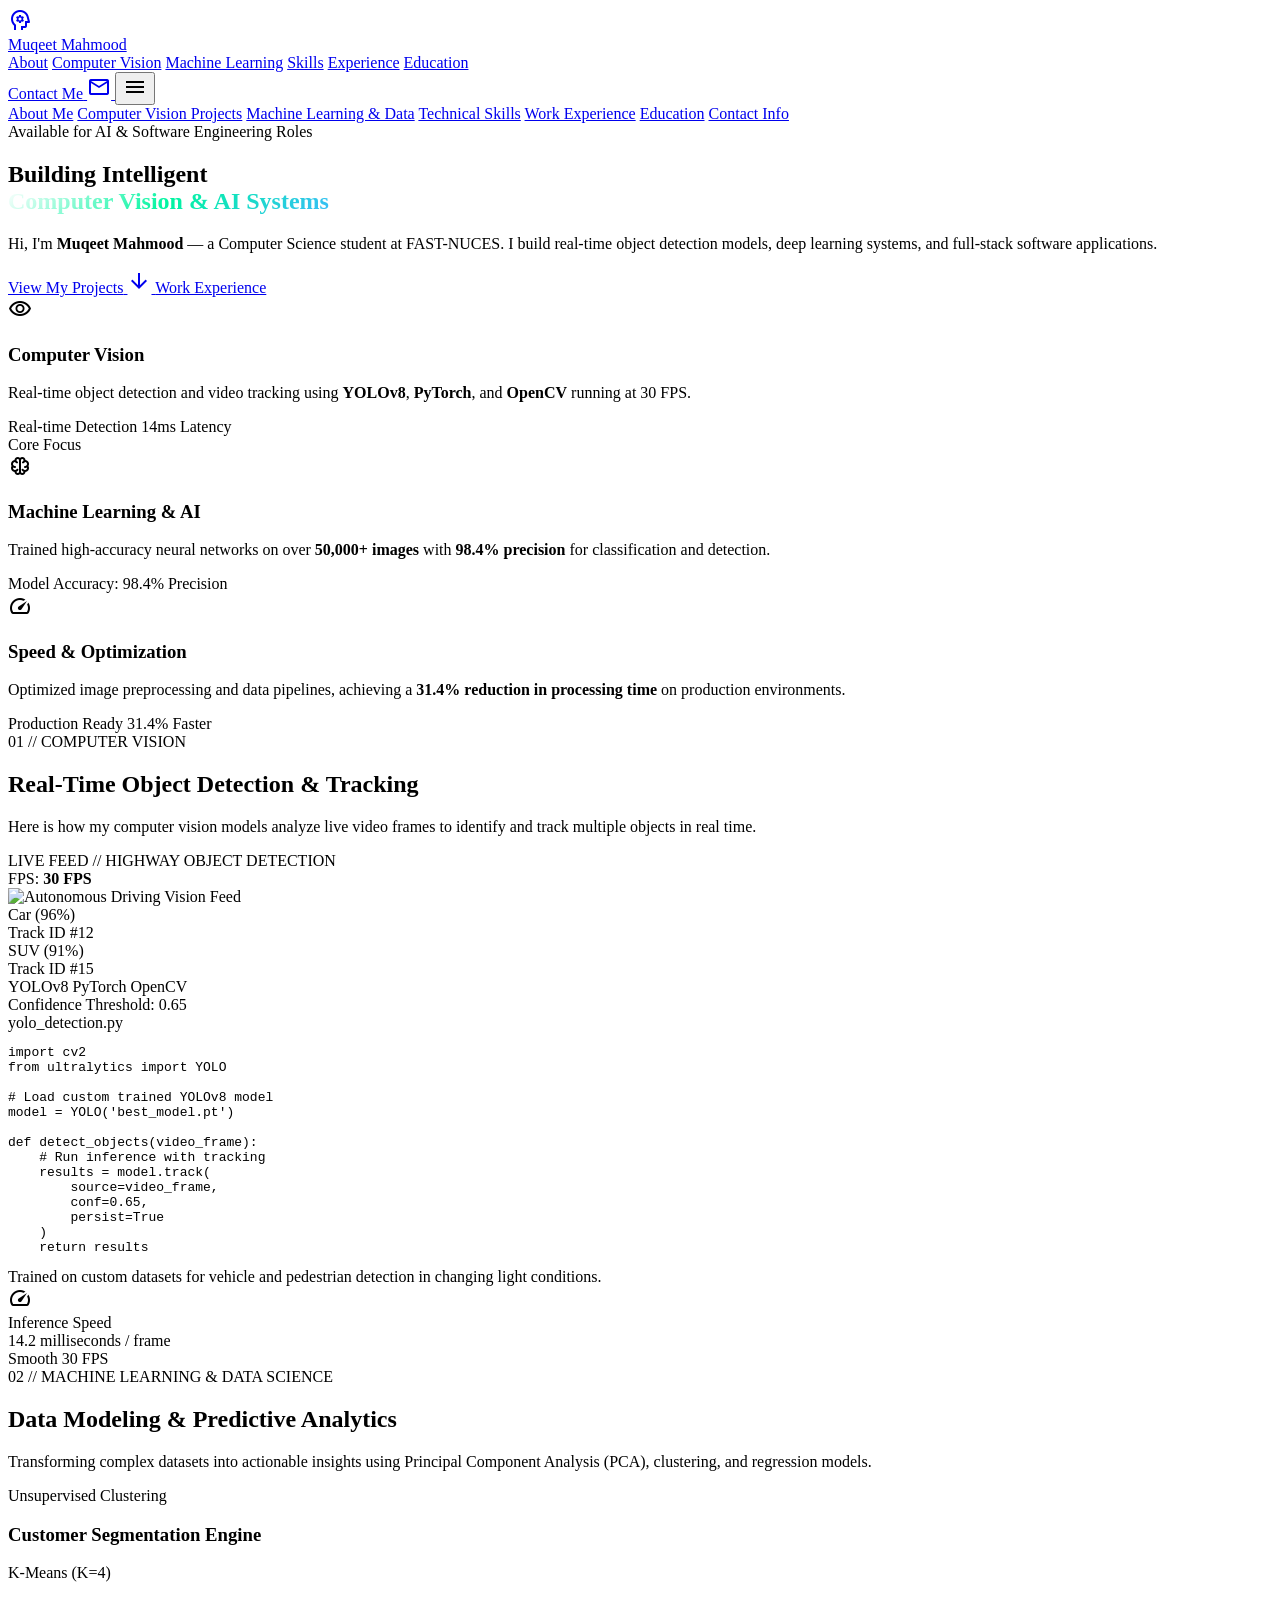
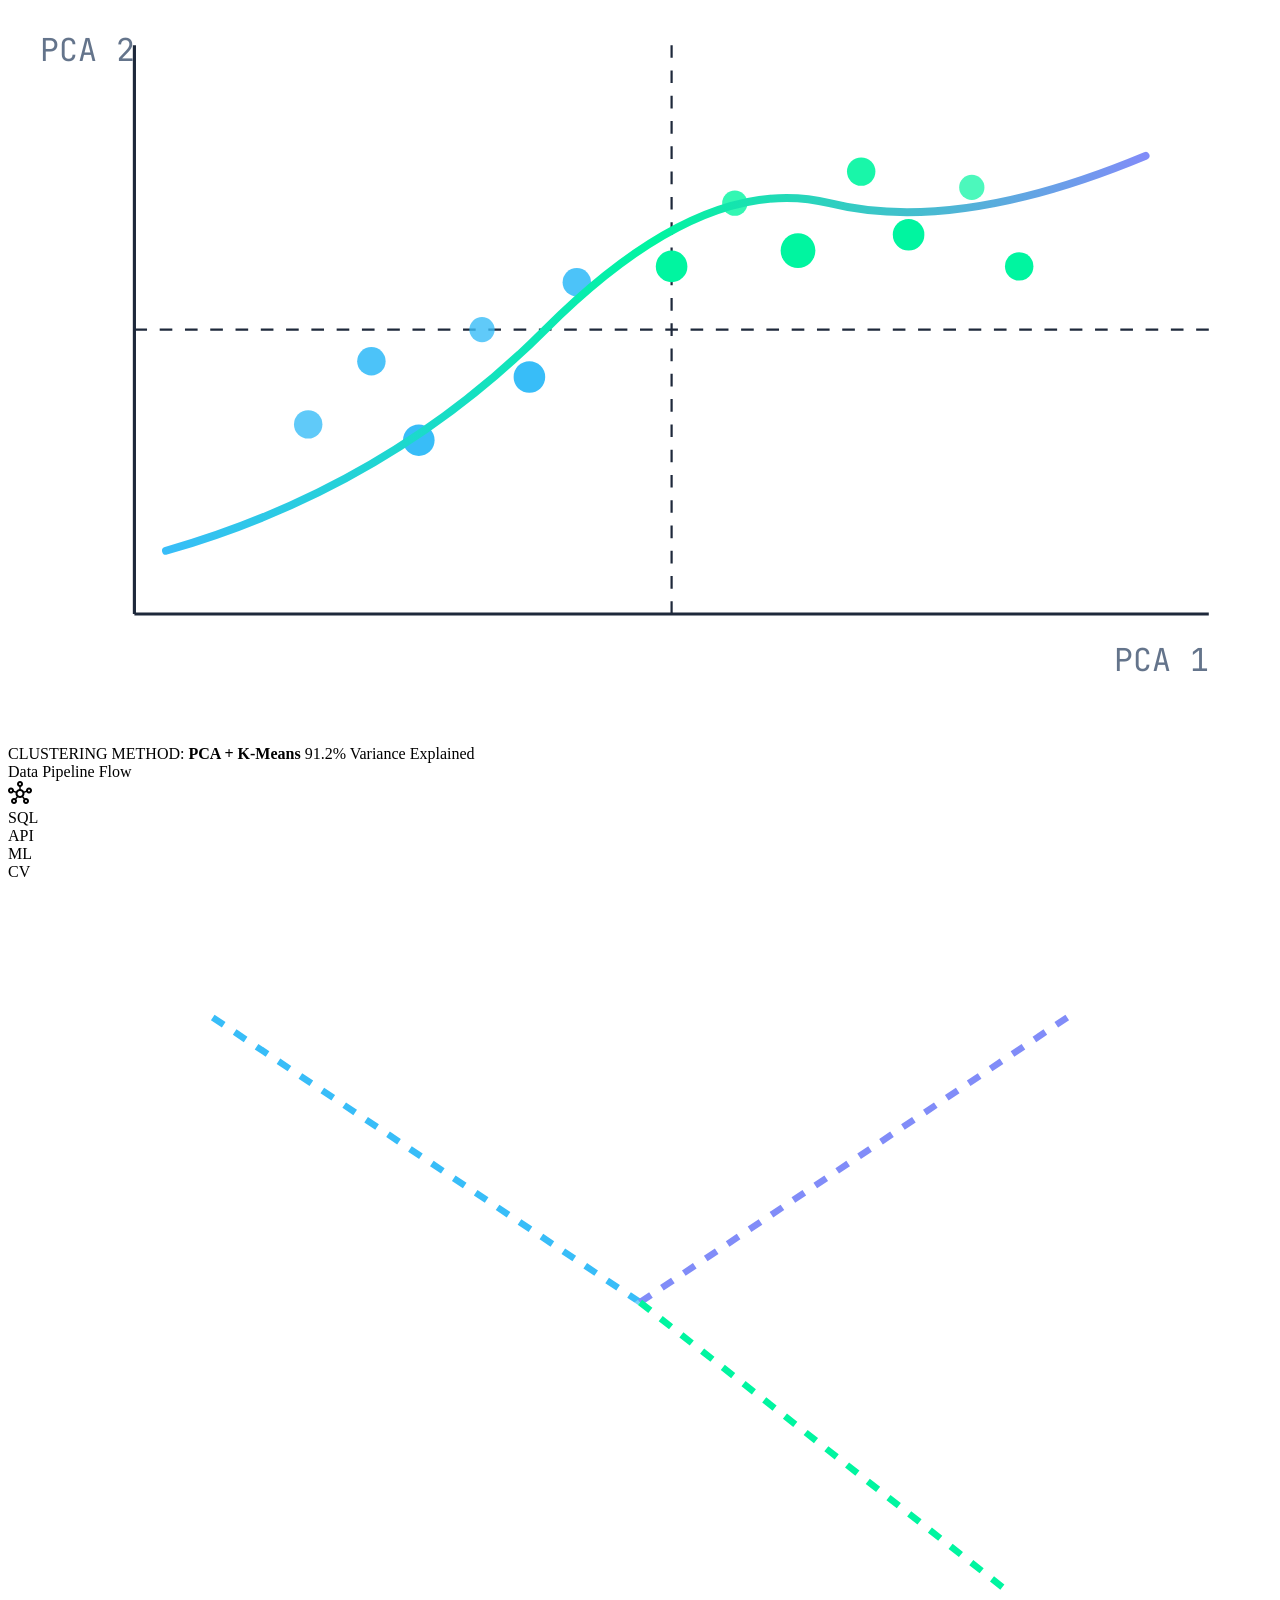
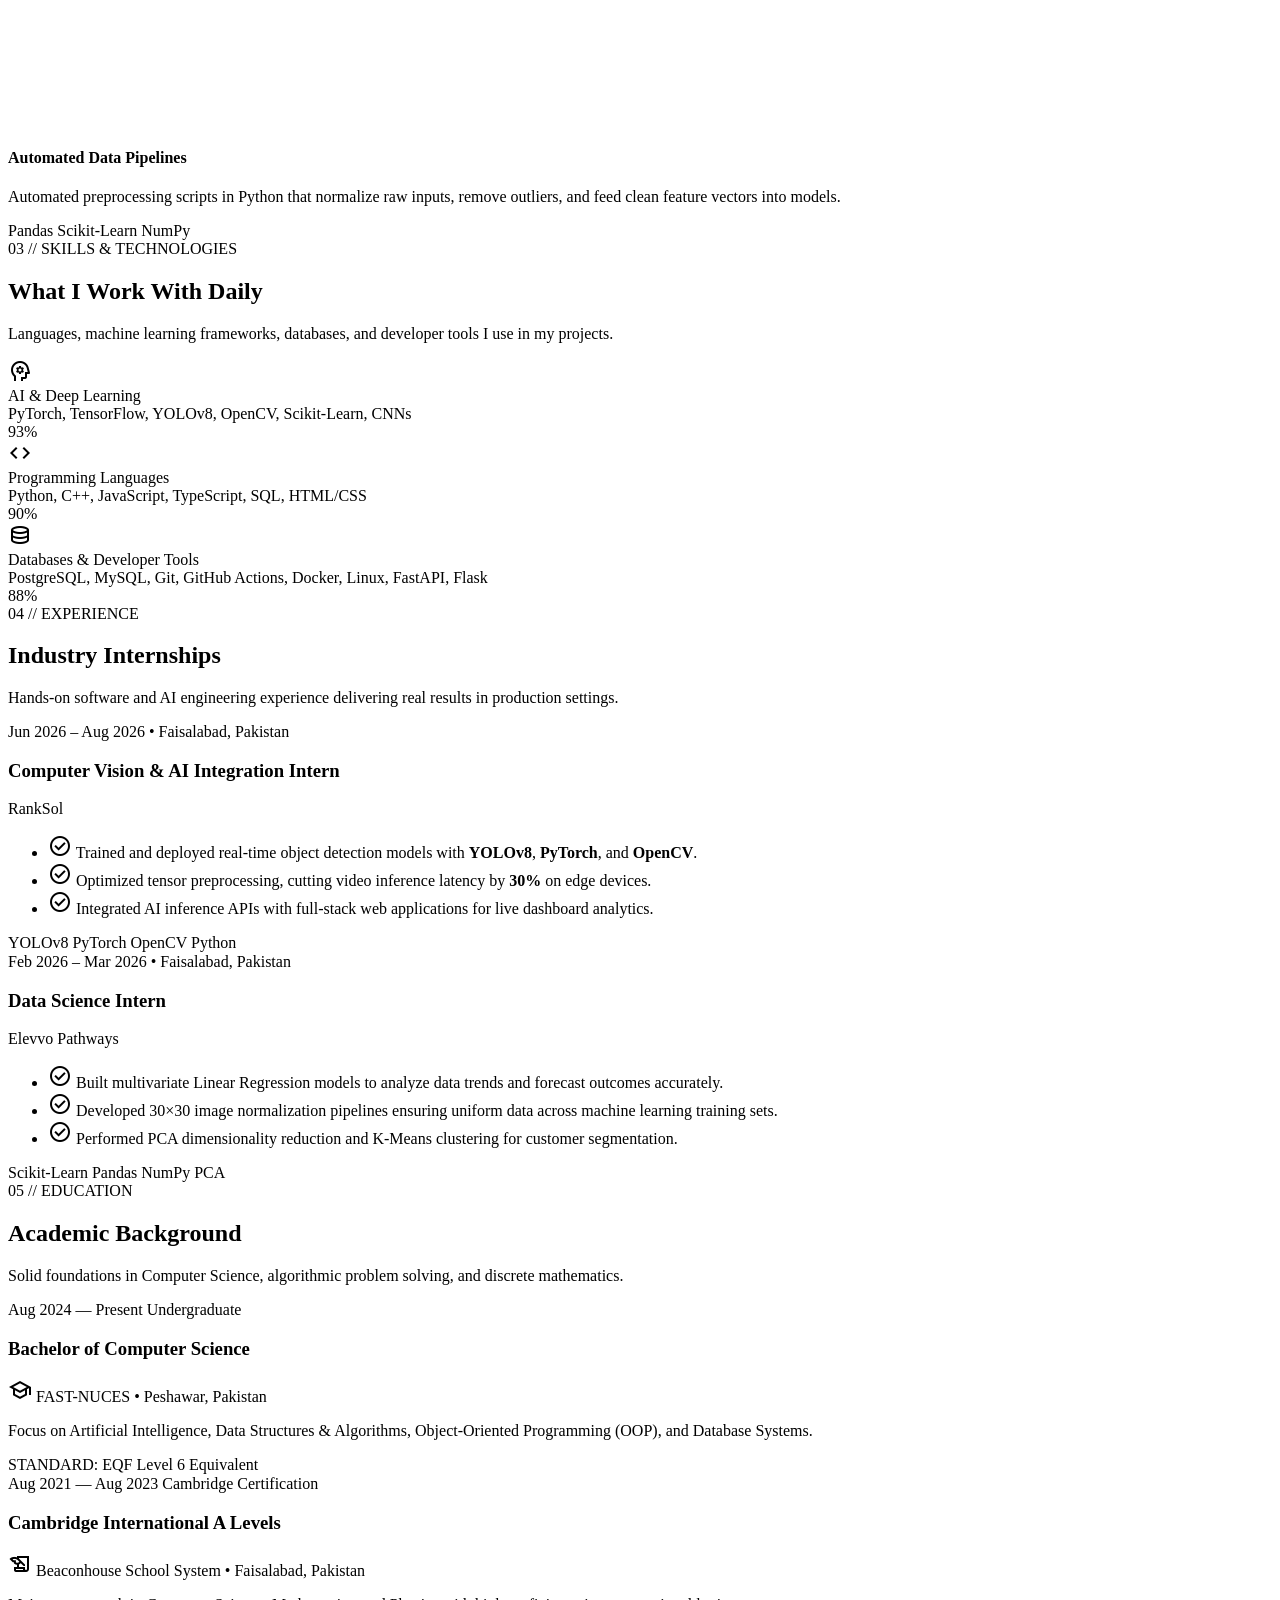
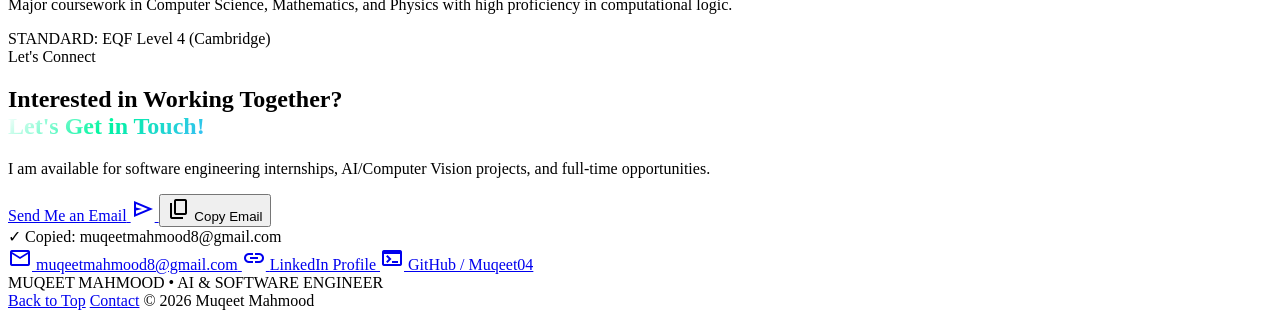
==== commit 485ce740: "Simplify portfolio copy and headings for maximum clarity and readability" ====
--- a/index.html
+++ b/index.html
@@ -2,8 +2,8 @@
 <html class="dark scroll-smooth" lang="en">
 <head>
   <meta charset="utf-8" />
-  <title>Muqeet Mahmood | AI Engineer & Software Architect</title>
-  <meta name="description" content="Portfolio of Muqeet Mahmood - Computer Science student specializing in AI, Computer Vision, Deep Learning, and Full-Stack Systems." />
+  <title>Muqeet Mahmood | AI & Computer Vision Engineer</title>
+  <meta name="description" content="Portfolio of Muqeet Mahmood - Computer Science student specializing in AI, Computer Vision, Deep Learning, and Software Engineering." />
   <meta name="viewport" content="width=device-width, initial-scale=1.0" />
   
   <!-- Google Fonts -->
@@ -52,7 +52,7 @@
     };
   </script>
 
-  <!-- Custom 3D & Animation Styles -->
+  <!-- Custom Styles -->
   <style>
     /* Custom Scrollbar */
     ::-webkit-scrollbar {
@@ -67,16 +67,6 @@
     }
     ::-webkit-scrollbar-thumb:hover {
       background: #00f5a0;
-    }
-
-    /* 3D Isometric View for Hero Showcase */
-    .iso-container {
-      perspective: 1200px;
-      transform-style: preserve-3d;
-    }
-    .iso-card-wrap {
-      transform-style: preserve-3d;
-      transition: transform 0.6s cubic-bezier(0.2, 0.8, 0.2, 1);
     }
 
     /* 3D Card Hover Physics */
@@ -105,22 +95,19 @@
       box-shadow: 0 20px 45px -10px rgba(0, 245, 160, 0.2), 0 0 25px rgba(56, 189, 248, 0.15);
     }
 
-    /* Floating Keyframe */
+    /* Floating Animation */
     @keyframes floatSlow {
-      0%, 100% { transform: translateY(0px) rotate(0deg); }
-      50% { transform: translateY(-10px) rotate(3deg); }
+      0%, 100% { transform: translateY(0px); }
+      50% { transform: translateY(-8px); }
     }
     .animate-float-slow {
-      animation: floatSlow 6s ease-in-out infinite;
-    }
-    .animate-float-delayed {
-      animation: floatSlow 7s ease-in-out 2s infinite;
+      animation: floatSlow 5s ease-in-out infinite;
     }
 
     /* 3D Scroll Reveal */
     .reveal-3d {
       opacity: 0;
-      transform: translateY(35px) scale(0.98);
+      transform: translateY(30px) scale(0.98);
       transition: opacity 0.8s cubic-bezier(0.16, 1, 0.3, 1), transform 0.8s cubic-bezier(0.16, 1, 0.3, 1);
     }
     .reveal-3d.active {
@@ -128,7 +115,7 @@
       transform: translateY(0) scale(1);
     }
 
-    /* Glowing Scanning Laser Line */
+    /* Scanning Laser Line */
     @keyframes laserSweep {
       0% { top: 0%; opacity: 0; }
       15% { opacity: 1; }
@@ -139,7 +126,7 @@
       animation: laserSweep 3.5s ease-in-out infinite;
     }
 
-    /* Custom Gradient Text */
+    /* Gradient Text */
     .gradient-text-emerald {
       background: linear-gradient(135deg, #ffffff 0%, #00f5a0 50%, #38bdf8 100%);
       -webkit-background-clip: text;
@@ -151,13 +138,13 @@
 <body class="bg-background text-text-main font-sans antialiased selection:bg-primary selection:text-on-primary overflow-x-hidden">
 
   <!-- ==========================================
-       THREE.JS 3D WEBGL INTERACTIVE CANVAS
+       THREE.JS 3D BACKGROUND CANVAS
        ========================================== -->
-  <div id="three-canvas-container" class="fixed inset-0 w-full h-full pointer-events-none z-0 opacity-85 mix-blend-screen">
+  <div id="three-canvas-container" class="fixed inset-0 w-full h-full pointer-events-none z-0 opacity-80 mix-blend-screen">
     <div id="threejs-container" class="w-full h-full"></div>
   </div>
 
-  <!-- Background Ambient Gradient Flares -->
+  <!-- Background Ambient Glows -->
   <div class="fixed top-10 left-1/2 -translate-x-1/2 w-[700px] h-[450px] bg-primary/10 rounded-full blur-[160px] pointer-events-none z-0"></div>
   <div class="fixed top-[40%] right-[-100px] w-[500px] h-[500px] bg-secondary/10 rounded-full blur-[180px] pointer-events-none z-0"></div>
   <div class="fixed bottom-10 left-[-100px] w-[600px] h-[500px] bg-accent/10 rounded-full blur-[180px] pointer-events-none z-0"></div>
@@ -166,43 +153,40 @@
        FLOATING GLASS NAVBAR
        ========================================== -->
   <header class="fixed top-5 left-0 right-0 z-50 px-4 sm:px-8">
-    <div class="max-w-6xl mx-auto flex items-center justify-between px-5 py-3 rounded-full bg-surface/80 backdrop-blur-xl border border-white/10 shadow-[0_10px_30px_rgba(0,0,0,0.5)]">
+    <div class="max-w-6xl mx-auto flex items-center justify-between px-5 py-3 rounded-full bg-surface/85 backdrop-blur-xl border border-white/10 shadow-[0_10px_30px_rgba(0,0,0,0.5)]">
       
       <!-- Brand Logo -->
       <a href="#prologue" class="flex items-center gap-2.5 group">
         <div class="w-8 h-8 rounded-full bg-gradient-to-tr from-primary to-secondary p-0.5 shadow-glow-sm group-hover:scale-105 transition-transform flex items-center justify-center">
           <div class="w-full h-full bg-surface rounded-full flex items-center justify-center">
-            <span class="material-symbols-outlined text-primary text-[18px]">neurology</span>
+            <span class="material-symbols-outlined text-primary text-[18px]">psychology</span>
           </div>
         </div>
         <div class="flex flex-col">
           <span class="font-display font-bold text-base tracking-tight text-white group-hover:text-primary transition-colors">
-            Muqeet<span class="text-primary">.dev</span>
+            Muqeet Mahmood
           </span>
         </div>
       </a>
 
       <!-- Navigation Links -->
       <nav class="hidden md:flex items-center gap-1 bg-surface-elevated/70 px-3 py-1.5 rounded-full border border-white/5">
-        <a href="#prologue" class="nav-link px-3 py-1 rounded-full text-xs font-mono text-text-muted hover:text-white hover:bg-white/5 transition-all active-nav">Home</a>
-        <a href="#vision" class="nav-link px-3 py-1 rounded-full text-xs font-mono text-text-muted hover:text-white hover:bg-white/5 transition-all">Vision</a>
-        <a href="#systems" class="nav-link px-3 py-1 rounded-full text-xs font-mono text-text-muted hover:text-white hover:bg-white/5 transition-all">Systems</a>
-        <a href="#matrix" class="nav-link px-3 py-1 rounded-full text-xs font-mono text-text-muted hover:text-white hover:bg-white/5 transition-all">Skills</a>
-        <a href="#experience" class="nav-link px-3 py-1 rounded-full text-xs font-mono text-text-muted hover:text-white hover:bg-white/5 transition-all">Experience</a>
-        <a href="#education" class="nav-link px-3 py-1 rounded-full text-xs font-mono text-text-muted hover:text-white hover:bg-white/5 transition-all">Education</a>
+        <a href="#prologue" class="px-3 py-1 rounded-full text-xs font-medium text-text-muted hover:text-white hover:bg-white/5 transition-all">About</a>
+        <a href="#vision" class="px-3 py-1 rounded-full text-xs font-medium text-text-muted hover:text-white hover:bg-white/5 transition-all">Computer Vision</a>
+        <a href="#systems" class="px-3 py-1 rounded-full text-xs font-medium text-text-muted hover:text-white hover:bg-white/5 transition-all">Machine Learning</a>
+        <a href="#matrix" class="px-3 py-1 rounded-full text-xs font-medium text-text-muted hover:text-white hover:bg-white/5 transition-all">Skills</a>
+        <a href="#experience" class="px-3 py-1 rounded-full text-xs font-medium text-text-muted hover:text-white hover:bg-white/5 transition-all">Experience</a>
+        <a href="#education" class="px-3 py-1 rounded-full text-xs font-medium text-text-muted hover:text-white hover:bg-white/5 transition-all">Education</a>
       </nav>
 
-      <!-- Action Buttons -->
+      <!-- Action Button -->
       <div class="flex items-center gap-3">
-        <a href="mailto:muqeetmahmood8@gmail.com" class="hidden sm:inline-flex items-center text-xs font-mono text-text-muted hover:text-primary transition-colors px-2 py-1">
-          Log In
-        </a>
         <a href="#transmission" class="inline-flex items-center gap-1.5 px-4 py-1.5 rounded-full bg-primary text-on-primary font-display font-bold text-xs shadow-glow-sm hover:shadow-glow-md hover:scale-105 transition-all">
-          <span>Get in Touch</span>
-          <span class="material-symbols-outlined text-[15px]">arrow_forward</span>
+          <span>Contact Me</span>
+          <span class="material-symbols-outlined text-[15px]">mail</span>
         </a>
         <!-- Mobile Menu Toggle -->
-        <button id="mobile-toggle" class="md:hidden p-1 text-text-muted hover:text-white">
+        <button id="mobile-toggle" class="md:hidden p-1 text-text-muted hover:text-white" aria-label="Toggle Menu">
           <span class="material-symbols-outlined text-2xl">menu</span>
         </button>
       </div>
@@ -211,13 +195,13 @@
 
     <!-- Mobile Drawer -->
     <div id="mobile-menu" class="hidden md:hidden max-w-6xl mx-auto mt-2 p-4 rounded-2xl bg-surface/95 backdrop-blur-2xl border border-white/10 flex flex-col gap-2">
-      <a href="#prologue" class="px-3 py-2 text-sm font-mono text-text-muted hover:text-primary rounded-lg hover:bg-white/5">00 Home</a>
-      <a href="#vision" class="px-3 py-2 text-sm font-mono text-text-muted hover:text-primary rounded-lg hover:bg-white/5">01 Vision & Perception</a>
-      <a href="#systems" class="px-3 py-2 text-sm font-mono text-text-muted hover:text-primary rounded-lg hover:bg-white/5">02 Systems & Data</a>
-      <a href="#matrix" class="px-3 py-2 text-sm font-mono text-text-muted hover:text-primary rounded-lg hover:bg-white/5">03 Skills Matrix</a>
-      <a href="#experience" class="px-3 py-2 text-sm font-mono text-text-muted hover:text-primary rounded-lg hover:bg-white/5">04 Experience</a>
-      <a href="#education" class="px-3 py-2 text-sm font-mono text-text-muted hover:text-primary rounded-lg hover:bg-white/5">05 Education</a>
-      <a href="#transmission" class="px-3 py-2 text-sm font-mono text-primary rounded-lg hover:bg-white/5">06 Contact Me</a>
+      <a href="#prologue" class="px-3 py-2 text-sm font-medium text-text-muted hover:text-primary rounded-lg hover:bg-white/5">About Me</a>
+      <a href="#vision" class="px-3 py-2 text-sm font-medium text-text-muted hover:text-primary rounded-lg hover:bg-white/5">Computer Vision Projects</a>
+      <a href="#systems" class="px-3 py-2 text-sm font-medium text-text-muted hover:text-primary rounded-lg hover:bg-white/5">Machine Learning & Data</a>
+      <a href="#matrix" class="px-3 py-2 text-sm font-medium text-text-muted hover:text-primary rounded-lg hover:bg-white/5">Technical Skills</a>
+      <a href="#experience" class="px-3 py-2 text-sm font-medium text-text-muted hover:text-primary rounded-lg hover:bg-white/5">Work Experience</a>
+      <a href="#education" class="px-3 py-2 text-sm font-medium text-text-muted hover:text-primary rounded-lg hover:bg-white/5">Education</a>
+      <a href="#transmission" class="px-3 py-2 text-sm font-medium text-primary rounded-lg hover:bg-white/5">Contact Info</a>
     </div>
   </header>
 
@@ -227,238 +211,180 @@
   <main class="relative z-10 w-full pt-28 pb-20">
 
     <!-- ==========================================
-         HERO SECTION // CHAPTER 00 (From Raw Data...)
+         HERO SECTION // ABOUT & VALUE PROPOSITION
          ========================================== -->
     <section id="prologue" class="min-h-screen flex flex-col items-center justify-center px-4 sm:px-8 py-12 relative">
       
       <!-- Top Pill Badge -->
-      <div class="inline-flex items-center gap-2 px-3.5 py-1.5 rounded-full bg-surface-elevated/90 border border-primary/30 shadow-glow-sm mb-6 animate-float-slow">
+      <div class="inline-flex items-center gap-2 px-4 py-1.5 rounded-full bg-surface-elevated/90 border border-primary/30 shadow-glow-sm mb-6 animate-float-slow">
         <span class="w-2 h-2 rounded-full bg-primary animate-pulse"></span>
-        <span class="font-mono text-xs uppercase tracking-wider text-primary font-semibold">AI Specialist &amp; Software Engineer</span>
-      </div>
-
-      <!-- Hero Heading with Orbital Glow Ring -->
+        <span class="font-mono text-xs uppercase tracking-wider text-primary font-semibold">Available for AI & Software Engineering Roles</span>
+      </div>
+
+      <!-- Hero Heading -->
       <div class="relative max-w-4xl mx-auto text-center">
-        <!-- Subtle Orbital SVG Spark -->
-        <div class="absolute -top-12 left-1/2 -translate-x-1/2 w-64 h-32 pointer-events-none opacity-40">
-          <div class="w-full h-full border border-primary/40 rounded-full rotate-12"></div>
-        </div>
-        <span class="absolute -top-4 right-10 text-primary animate-pulse material-symbols-outlined text-2xl pointer-events-none">spark</span>
-        
-        <h1 class="font-display text-4xl sm:text-6xl md:text-7xl font-extrabold tracking-tight text-white leading-[1.1]">
-          From Raw Data to <br />
-          <span class="gradient-text-emerald">Autonomous Intelligence</span>
+        <h1 class="font-display text-4xl sm:text-6xl md:text-7xl font-extrabold tracking-tight text-white leading-[1.15]">
+          Building Intelligent <br />
+          <span class="gradient-text-emerald">Computer Vision & AI Systems</span>
         </h1>
         
         <p class="mt-6 font-sans text-base sm:text-lg text-text-muted max-w-2xl mx-auto leading-relaxed">
-          Engineered by <strong class="text-white font-semibold">Muqeet Mahmood</strong>. Transforming complex high-dimensional datasets into real-time computer vision models and scalable distributed intelligence.
+          Hi, I'm <strong class="text-white font-semibold">Muqeet Mahmood</strong> — a Computer Science student at FAST-NUCES. I build real-time object detection models, deep learning systems, and full-stack software applications.
         </p>
 
-        <!-- CTA Button -->
+        <!-- CTA Buttons -->
         <div class="mt-8 flex flex-wrap items-center justify-center gap-4">
           <a href="#vision" class="inline-flex items-center gap-2 px-6 py-3 rounded-full bg-primary text-on-primary font-display font-bold text-sm shadow-glow-md hover:shadow-glow-lg hover:scale-105 transition-all">
-            <span>Read more</span>
-            <span class="material-symbols-outlined text-[18px]">arrow_forward</span>
+            <span>View My Projects</span>
+            <span class="material-symbols-outlined text-[18px]">arrow_downward</span>
           </a>
-          <a href="#systems" class="inline-flex items-center gap-2 px-6 py-3 rounded-full bg-surface-elevated/80 text-white border border-white/10 hover:border-primary/40 font-display font-semibold text-sm transition-all hover:bg-white/5">
-            <span>Explore Systems</span>
+          <a href="#experience" class="inline-flex items-center gap-2 px-6 py-3 rounded-full bg-surface-elevated/80 text-white border border-white/10 hover:border-primary/40 font-display font-semibold text-sm transition-all hover:bg-white/5">
+            <span>Work Experience</span>
           </a>
         </div>
       </div>
 
       <!-- ==========================================
-           3D ISOMETRIC SHOWCASE CARDS (As in Video)
+           CLEAR 3-CARD SHOWCASE
            ========================================== -->
-      <div class="w-full max-w-5xl mx-auto mt-14 iso-container">
-        
-        <!-- Interactive 3-Card Row with Isometric Tilt -->
-        <div class="grid grid-cols-1 md:grid-cols-3 gap-6 items-center px-4">
+      <div class="w-full max-w-5xl mx-auto mt-14">
+        <div class="grid grid-cols-1 md:grid-cols-3 gap-6 items-stretch px-4">
           
-          <!-- Card 1 (Left - Tilted) -->
-          <div class="tilt-card bg-surface-card/90 backdrop-blur-xl p-5 rounded-2xl border border-white/10 shadow-card-3d md:translate-y-4 hover:translate-y-0 transition-all">
-            <div class="flex items-center justify-between mb-4">
-              <div class="flex items-center gap-2">
-                <span class="w-7 h-7 rounded-lg bg-primary/20 flex items-center justify-center text-primary">
-                  <span class="material-symbols-outlined text-[18px]">visibility</span>
-                </span>
-                <span class="font-display font-bold text-sm text-white">Spatial Vision</span>
-              </div>
-              <span class="px-2 py-0.5 rounded bg-primary/10 text-primary font-mono text-[10px] uppercase font-semibold">Live Flow</span>
-            </div>
-            <h4 class="font-display text-lg font-bold text-white mb-1">Real-time Pipeline</h4>
-            <p class="text-xs text-text-muted leading-relaxed mb-4">
-              Optimized 30 FPS inference pipelines using YOLOv8, PyTorch, and TensorRT acceleration.
-            </p>
-            <div class="flex items-center justify-between text-xs text-text-sub font-mono pt-3 border-t border-white/5">
-              <span>LATENCY: 14ms</span>
-              <span class="text-primary font-bold">ACTIVE</span>
-            </div>
-          </div>
-
-          <!-- Card 2 (Center - Elevated Main Card) -->
-          <div class="tilt-card bg-gradient-to-b from-surface-elevated via-surface-card to-surface-card p-6 rounded-3xl border border-primary/40 shadow-glow-md relative transform md:-translate-y-3 scale-100 md:scale-105 z-20">
-            <div class="absolute -top-3 right-6 px-3 py-1 rounded-full bg-primary text-on-primary font-mono text-[11px] font-bold uppercase shadow-sm">
-              Core Node
-            </div>
-            
-            <div class="flex items-center gap-3 mb-4">
-              <div class="w-10 h-10 rounded-xl bg-primary/25 border border-primary/50 flex items-center justify-center text-primary shadow-glow-sm">
-                <span class="material-symbols-outlined text-2xl">memory</span>
-              </div>
-              <div>
-                <span class="font-mono text-[11px] text-text-muted uppercase">Neural Core Accuracy</span>
-                <div class="font-display text-3xl font-extrabold text-white tracking-tight flex items-baseline gap-1">
-                  98.4<span class="text-primary text-xl">%</span>
-                </div>
-              </div>
-            </div>
-
-            <p class="text-xs text-text-muted leading-relaxed mb-4">
-              High-throughput deep learning topologies for classification, regression, and autonomous visual perception.
-            </p>
-
-            <div class="grid grid-cols-2 gap-2 p-2.5 rounded-xl bg-background/60 border border-white/5 font-mono text-[11px]">
-              <div class="flex flex-col">
-                <span class="text-text-sub">PROCESSED</span>
-                <span class="text-white font-bold">50K+ Tensors</span>
-              </div>
-              <div class="flex flex-col">
-                <span class="text-text-sub">PRECISION</span>
-                <span class="text-primary font-bold">mAP@50: 0.94</span>
-              </div>
-            </div>
-          </div>
-
-          <!-- Card 3 (Right - Tilted) -->
-          <div class="tilt-card bg-surface-card/90 backdrop-blur-xl p-5 rounded-2xl border border-white/10 shadow-card-3d md:translate-y-4 hover:translate-y-0 transition-all">
-            <div class="flex items-center justify-between mb-4">
-              <div class="flex items-center gap-2">
-                <span class="w-7 h-7 rounded-lg bg-secondary/20 flex items-center justify-center text-secondary">
-                  <span class="material-symbols-outlined text-[18px]">speed</span>
-                </span>
-                <span class="font-display font-bold text-sm text-white">Efficiency</span>
-              </div>
-              <span class="px-2 py-0.5 rounded bg-secondary/10 text-secondary font-mono text-[10px] uppercase font-semibold">Benchmarked</span>
-            </div>
-            <div class="font-display text-2xl font-extrabold text-secondary mb-1">
-              31.4% <span class="text-xs font-normal text-text-muted">Latency Cut</span>
-            </div>
-            <p class="text-xs text-text-muted leading-relaxed mb-4">
-              Streamlined data preprocessing and vector normalization reducing latency on edge devices.
-            </p>
-            <div class="flex items-center justify-between text-xs text-text-sub font-mono pt-3 border-t border-white/5">
-              <span>STATUS: PRODUCTION</span>
-              <span class="text-secondary font-bold">STABLE</span>
-            </div>
-          </div>
-
-        </div>
-
-        <!-- Carousel / Directional Pagination Controls (As in Video) -->
-        <div class="flex items-center justify-center gap-4 mt-8">
-          <button class="w-8 h-8 rounded-full bg-surface-elevated border border-white/10 flex items-center justify-center text-text-muted hover:text-white hover:border-primary/50 transition-all">
-            <span class="material-symbols-outlined text-sm">chevron_left</span>
-          </button>
-          <div class="flex items-center gap-1.5">
-            <span class="w-6 h-1.5 rounded-full bg-primary shadow-glow-sm"></span>
-            <span class="w-2 h-1.5 rounded-full bg-white/20"></span>
-            <span class="w-2 h-1.5 rounded-full bg-white/20"></span>
-          </div>
-          <button class="w-8 h-8 rounded-full bg-surface-elevated border border-white/10 flex items-center justify-center text-text-muted hover:text-white hover:border-primary/50 transition-all">
-            <span class="material-symbols-outlined text-sm">chevron_right</span>
-          </button>
-        </div>
-
+          <!-- Card 1: Computer Vision -->
+          <div class="tilt-card bg-surface-card/90 backdrop-blur-xl p-6 rounded-2xl border border-white/10 shadow-card-3d flex flex-col justify-between">
+            <div>
+              <div class="w-10 h-10 rounded-xl bg-primary/20 flex items-center justify-center text-primary mb-4">
+                <span class="material-symbols-outlined text-2xl">visibility</span>
+              </div>
+              <h3 class="font-display text-lg font-bold text-white mb-2">Computer Vision</h3>
+              <p class="text-xs sm:text-sm text-text-muted leading-relaxed">
+                Real-time object detection and video tracking using <strong>YOLOv8</strong>, <strong>PyTorch</strong>, and <strong>OpenCV</strong> running at 30 FPS.
+              </p>
+            </div>
+            <div class="mt-4 pt-3 border-t border-white/5 flex items-center justify-between text-xs font-mono text-primary font-semibold">
+              <span>Real-time Detection</span>
+              <span>14ms Latency</span>
+            </div>
+          </div>
+
+          <!-- Card 2: Deep Learning Models (Elevated Center Card) -->
+          <div class="tilt-card bg-gradient-to-b from-surface-elevated via-surface-card to-surface-card p-6 rounded-3xl border border-primary/40 shadow-glow-md flex flex-col justify-between relative transform md:-translate-y-2">
+            <div class="absolute -top-3 right-6 px-3 py-0.5 rounded-full bg-primary text-on-primary font-mono text-[10px] font-bold uppercase shadow-sm">
+              Core Focus
+            </div>
+            <div>
+              <div class="w-10 h-10 rounded-xl bg-primary/25 border border-primary/50 flex items-center justify-center text-primary mb-4 shadow-glow-sm">
+                <span class="material-symbols-outlined text-2xl">neurology</span>
+              </div>
+              <h3 class="font-display text-xl font-bold text-white mb-2">Machine Learning &amp; AI</h3>
+              <p class="text-xs sm:text-sm text-text-muted leading-relaxed">
+                Trained high-accuracy neural networks on over <strong>50,000+ images</strong> with <strong>98.4% precision</strong> for classification and detection.
+              </p>
+            </div>
+            <div class="mt-4 pt-3 border-t border-white/5 flex items-center justify-between text-xs font-mono">
+              <span class="text-text-muted">Model Accuracy:</span>
+              <span class="text-primary font-bold">98.4% Precision</span>
+            </div>
+          </div>
+
+          <!-- Card 3: Software & Performance -->
+          <div class="tilt-card bg-surface-card/90 backdrop-blur-xl p-6 rounded-2xl border border-white/10 shadow-card-3d flex flex-col justify-between">
+            <div>
+              <div class="w-10 h-10 rounded-xl bg-secondary/20 flex items-center justify-center text-secondary mb-4">
+                <span class="material-symbols-outlined text-2xl">speed</span>
+              </div>
+              <h3 class="font-display text-lg font-bold text-white mb-2">Speed &amp; Optimization</h3>
+              <p class="text-xs sm:text-sm text-text-muted leading-relaxed">
+                Optimized image preprocessing and data pipelines, achieving a <strong>31.4% reduction in processing time</strong> on production environments.
+              </p>
+            </div>
+            <div class="mt-4 pt-3 border-t border-white/5 flex items-center justify-between text-xs font-mono text-secondary font-semibold">
+              <span>Production Ready</span>
+              <span>31.4% Faster</span>
+            </div>
+          </div>
+
+        </div>
       </div>
 
     </section>
 
     <!-- ==========================================
-         SECTION 01 // COMPUTER VISION & PERCEPTION
-         "Where Pixels Transform Into Perception"
+         SECTION 01 // COMPUTER VISION PROJECTS
          ========================================== -->
     <section id="vision" class="py-24 px-4 sm:px-8 max-w-6xl mx-auto">
       
       <!-- Section Header -->
       <div class="text-center mb-14">
         <div class="inline-flex items-center gap-2 px-3 py-1 rounded-full bg-surface-elevated border border-primary/20 text-primary font-mono text-xs uppercase mb-3">
-          <span>01 // VISION &amp; PERCEPTION</span>
+          <span>01 // COMPUTER VISION</span>
         </div>
         <h2 class="font-display text-3xl sm:text-5xl font-extrabold text-white tracking-tight">
-          Where Pixels Transform Into Perception
+          Real-Time Object Detection &amp; Tracking
         </h2>
         <p class="mt-3 font-sans text-sm sm:text-base text-text-muted max-w-2xl mx-auto">
-          Deploying autonomous vision algorithms that detect, classify, and track multi-scale objects in dynamic real-world environments.
+          Here is how my computer vision models analyze live video frames to identify and track multiple objects in real time.
         </p>
       </div>
 
-      <!-- Perception Multi-Layer Interactive HUD Grid -->
+      <!-- Perception Multi-Layer Grid -->
       <div class="grid grid-cols-1 lg:grid-cols-12 gap-6 items-stretch">
         
-        <!-- Left Column: Detection Video/HUD Simulation (7 cols) -->
+        <!-- Left: Live Detection Visual (7 cols) -->
         <div class="lg:col-span-7 tilt-card bg-surface-card rounded-2xl border border-white/10 overflow-hidden shadow-2xl relative flex flex-col justify-between">
           
-          <!-- Top HUD Telemetry Bar -->
+          <!-- Top Bar -->
           <div class="flex items-center justify-between px-4 py-2.5 bg-surface-elevated border-b border-white/10 text-xs font-mono">
             <div class="flex items-center gap-2 text-primary">
               <span class="w-2 h-2 rounded-full bg-primary animate-ping"></span>
-              <span>FEED: CAM_01 // HIGHWAY_NORTH</span>
+              <span>LIVE FEED // HIGHWAY OBJECT DETECTION</span>
             </div>
             <div class="text-text-muted flex items-center gap-3">
-              <span>FPS: <strong class="text-white">29.8</strong></span>
-              <span>GPU: <strong class="text-secondary">RTX-ACCEL</strong></span>
-            </div>
-          </div>
-
-          <!-- Video / Simulation Viewport with Bounding Boxes -->
+              <span>FPS: <strong class="text-white">30 FPS</strong></span>
+            </div>
+          </div>
+
+          <!-- Simulated Image Feed with Detection Boxes -->
           <div class="relative bg-black aspect-video w-full flex items-center justify-center overflow-hidden group">
-            <!-- Simulated City Traffic Backdrop -->
             <img src="https://images.unsplash.com/photo-1506521781263-d8422e82f27a?auto=format&fit=crop&w=1200&q=80" alt="Autonomous Driving Vision Feed" class="w-full h-full object-cover opacity-60 group-hover:scale-105 transition-transform duration-700" />
             
-            <!-- Scanning Laser Line Overlay -->
+            <!-- Scanning Laser Line -->
             <div class="absolute left-0 right-0 h-0.5 bg-gradient-to-r from-transparent via-primary to-transparent shadow-glow-md laser-scan-line pointer-events-none"></div>
 
-            <!-- Bounding Box 1 (Vehicle Center) -->
+            <!-- Bounding Box 1 (Car) -->
             <div class="absolute top-[35%] left-[28%] w-[24%] h-[38%] border-2 border-primary rounded shadow-glow-sm flex flex-col justify-between p-1 pointer-events-none">
-              <span class="self-start px-1 py-0.5 rounded bg-primary text-on-primary font-mono text-[9px] font-bold leading-none uppercase">
-                Car: 0.96
+              <span class="self-start px-1.5 py-0.5 rounded bg-primary text-on-primary font-mono text-[10px] font-bold uppercase">
+                Car (96%)
               </span>
-              <div class="self-end text-[8px] font-mono text-primary bg-black/60 px-1 rounded">
-                [X:142 Y:88]
-              </div>
-            </div>
-
-            <!-- Bounding Box 2 (Vehicle Right) -->
+              <div class="self-end text-[9px] font-mono text-primary bg-black/70 px-1 rounded">
+                Track ID #12
+              </div>
+            </div>
+
+            <!-- Bounding Box 2 (SUV) -->
             <div class="absolute top-[42%] right-[22%] w-[22%] h-[34%] border-2 border-secondary rounded shadow-glow-cyan flex flex-col justify-between p-1 pointer-events-none">
-              <span class="self-start px-1 py-0.5 rounded bg-secondary text-black font-mono text-[9px] font-bold leading-none uppercase">
-                SUV: 0.91
+              <span class="self-start px-1.5 py-0.5 rounded bg-secondary text-black font-mono text-[10px] font-bold uppercase">
+                SUV (91%)
               </span>
-              <div class="self-end text-[8px] font-mono text-secondary bg-black/60 px-1 rounded">
-                [X:290 Y:110]
-              </div>
-            </div>
-
-            <!-- Reticle Crosshair in Center -->
-            <div class="absolute inset-0 flex items-center justify-center pointer-events-none opacity-40">
-              <div class="w-16 h-16 border border-dashed border-white/40 rounded-full flex items-center justify-center">
-                <div class="w-2 h-2 bg-primary rounded-full"></div>
-              </div>
-            </div>
-          </div>
-
-          <!-- Bottom Detection Classes Strip -->
-          <div class="p-4 bg-surface-elevated/70 border-t border-white/5 flex flex-wrap items-center justify-between gap-2">
-            <div class="flex items-center gap-2 font-mono text-xs">
+              <div class="self-end text-[9px] font-mono text-secondary bg-black/70 px-1 rounded">
+                Track ID #15
+              </div>
+            </div>
+          </div>
+
+          <!-- Bottom Tags -->
+          <div class="p-4 bg-surface-elevated/70 border-t border-white/5 flex flex-wrap items-center justify-between gap-2 text-xs font-mono">
+            <div class="flex items-center gap-2">
               <span class="px-2.5 py-1 rounded bg-primary/15 text-primary border border-primary/30">YOLOv8</span>
               <span class="px-2.5 py-1 rounded bg-secondary/15 text-secondary border border-secondary/30">PyTorch</span>
               <span class="px-2.5 py-1 rounded bg-white/5 text-text-muted border border-white/10">OpenCV</span>
             </div>
-            <span class="text-xs font-mono text-text-sub">DETECTIONS: 8 OBJECTS</span>
-          </div>
-
-        </div>
-
-        <!-- Right Column: Code & Model Topology (5 cols) -->
+            <span class="text-text-sub">Confidence Threshold: 0.65</span>
+          </div>
+
+        </div>
+
+        <!-- Right: Code Snippet & Specs (5 cols) -->
         <div class="lg:col-span-5 flex flex-col gap-4">
           
           <!-- Code Card -->
@@ -470,43 +396,42 @@
                   <span class="w-3 h-3 rounded-full bg-yellow-500/80"></span>
                   <span class="w-3 h-3 rounded-full bg-green-500/80"></span>
                 </div>
-                <span class="font-mono text-[11px] text-text-muted">yolo_inference.py</span>
-              </div>
-
-              <pre class="font-mono text-xs text-text-muted leading-relaxed overflow-x-auto"><span class="text-primary">import</span> torch
+                <span class="font-mono text-[11px] text-text-muted">yolo_detection.py</span>
+              </div>
+
+              <pre class="font-mono text-xs text-text-muted leading-relaxed overflow-x-auto"><span class="text-primary">import</span> cv2
 <span class="text-primary">from</span> ultralytics <span class="text-primary">import</span> YOLO
 
-<span class="text-text-sub"># Initialize model with custom tensor weights</span>
-model = YOLO(<span class="text-secondary">'runs/detect/weights/best.pt'</span>)
-
-<span class="text-primary">async def</span> <span class="text-white font-bold">process_frame_stream</span>(frame):
+<span class="text-text-sub"># Load custom trained YOLOv8 model</span>
+model = YOLO(<span class="text-secondary">'best_model.pt'</span>)
+
+<span class="text-primary">def</span> <span class="text-white font-bold">detect_objects</span>(video_frame):
+    <span class="text-text-sub"># Run inference with tracking</span>
     results = model.track(
-        source=frame,
+        source=video_frame,
         conf=<span class="text-secondary">0.65</span>,
-        iou=<span class="text-secondary">0.45</span>,
         persist=<span class="text-primary">True</span>
     )
-    <span class="text-primary">return</span> parse_detections(results)</pre>
-            </div>
-
-            <div class="mt-4 pt-3 border-t border-white/5 flex items-center justify-between text-xs font-mono">
-              <span class="text-text-muted">Inference Confidence</span>
-              <span class="text-primary font-bold">Threshold: 0.65</span>
-            </div>
-          </div>
-
-          <!-- Execution Metrics Floating Card -->
+    <span class="text-primary">return</span> results</pre>
+            </div>
+
+            <div class="mt-4 pt-3 border-t border-white/5 text-xs text-text-muted">
+              Trained on custom datasets for vehicle and pedestrian detection in changing light conditions.
+            </div>
+          </div>
+
+          <!-- Specs Card -->
           <div class="tilt-card bg-surface-elevated/90 backdrop-blur-xl p-4 rounded-xl border border-primary/20 shadow-lg flex items-center justify-between">
             <div class="flex items-center gap-3">
               <div class="w-9 h-9 rounded-lg bg-primary/20 flex items-center justify-center text-primary">
-                <span class="material-symbols-outlined text-xl">timer</span>
+                <span class="material-symbols-outlined text-xl">speed</span>
               </div>
               <div>
-                <span class="font-mono text-[10px] text-text-muted uppercase">Frame Execution Time</span>
-                <div class="font-display font-bold text-base text-white">14.2 ms / frame</div>
-              </div>
-            </div>
-            <span class="px-2.5 py-1 rounded bg-primary text-on-primary font-mono text-xs font-bold">30 FPS READY</span>
+                <span class="font-mono text-[10px] text-text-muted uppercase">Inference Speed</span>
+                <div class="font-display font-bold text-base text-white">14.2 milliseconds / frame</div>
+              </div>
+            </div>
+            <span class="px-2.5 py-1 rounded bg-primary text-on-primary font-mono text-xs font-bold">Smooth 30 FPS</span>
           </div>
 
         </div>
@@ -516,41 +441,40 @@
     </section>
 
     <!-- ==========================================
-         SECTION 02 // DATA INTELLIGENCE & ARCHITECTURE
-         "Deciphering High-Dimensional Chaos..."
+         SECTION 02 // MACHINE LEARNING & DATA
          ========================================== -->
     <section id="systems" class="py-24 px-4 sm:px-8 max-w-6xl mx-auto">
       
       <!-- Section Header -->
       <div class="text-center mb-14">
         <div class="inline-flex items-center gap-2 px-3 py-1 rounded-full bg-surface-elevated border border-secondary/20 text-secondary font-mono text-xs uppercase mb-3">
-          <span>02 // DATA INTELLIGENCE &amp; ARCHITECTURE</span>
+          <span>02 // MACHINE LEARNING &amp; DATA SCIENCE</span>
         </div>
         <h2 class="font-display text-3xl sm:text-5xl font-extrabold text-white tracking-tight">
-          Deciphering High-Dimensional Chaos into Structured Intuition
+          Data Modeling &amp; Predictive Analytics
         </h2>
         <p class="mt-3 font-sans text-sm sm:text-base text-text-muted max-w-2xl mx-auto">
-          Extracting deep behavioral signals from uncurated datasets using Principal Component Analysis, KMeans clustering, and statistical forecasting.
+          Transforming complex datasets into actionable insights using Principal Component Analysis (PCA), clustering, and regression models.
         </p>
       </div>
 
-      <!-- Grid Layout with Scatter Plot & Node Graph (As in Video) -->
+      <!-- Grid Layout with Scatter Plot & Pipeline Info -->
       <div class="grid grid-cols-1 md:grid-cols-12 gap-6">
         
-        <!-- Left: Dynamic Customer Segmentation Engine (7 cols) -->
+        <!-- Left: Customer Segmentation Scatter Plot (7 cols) -->
         <div class="md:col-span-7 tilt-card bg-surface-card rounded-2xl border border-white/10 p-6 shadow-xl flex flex-col justify-between">
           <div>
             <div class="flex items-center justify-between mb-4">
               <div>
-                <span class="font-mono text-[11px] text-text-muted uppercase tracking-wider">Unsupervised ML Model</span>
-                <h3 class="font-display text-xl font-bold text-white">Dynamic Customer Segmentation Engine</h3>
+                <span class="font-mono text-[11px] text-text-muted uppercase tracking-wider">Unsupervised Clustering</span>
+                <h3 class="font-display text-xl font-bold text-white">Customer Segmentation Engine</h3>
               </div>
               <span class="px-2.5 py-1 rounded-full bg-secondary/15 text-secondary border border-secondary/30 font-mono text-[10px] uppercase font-bold">
-                PCA 2D Cluster
+                K-Means (K=4)
               </span>
             </div>
 
-            <!-- Interactive SVG Scatter Plot -->
+            <!-- Scatter Plot SVG -->
             <div class="w-full bg-background/80 rounded-xl p-4 border border-white/5 relative aspect-[16/10] flex items-center justify-center overflow-hidden">
               <svg class="w-full h-full" viewBox="0 0 400 240" fill="none" xmlns="http://www.w3.org/2000/svg">
                 <!-- Grid Lines -->
@@ -559,7 +483,7 @@
                 <line x1="40" y1="110" x2="380" y2="110" stroke="#1e293b" stroke-dasharray="4 4" stroke-width="0.7" />
                 <line x1="210" y1="20" x2="210" y2="200" stroke="#1e293b" stroke-dasharray="4 4" stroke-width="0.7" />
 
-                <!-- Cluster 1: Cyan High-Value -->
+                <!-- Cluster 1 (Cyan) -->
                 <circle cx="95" cy="140" r="4.5" fill="#38bdf8" opacity="0.8" />
                 <circle cx="115" cy="120" r="4.5" fill="#38bdf8" opacity="0.9" />
                 <circle cx="130" cy="145" r="5" fill="#38bdf8" />
@@ -567,7 +491,7 @@
                 <circle cx="165" cy="125" r="5" fill="#38bdf8" />
                 <circle cx="180" cy="95" r="4.5" fill="#38bdf8" opacity="0.9" />
 
-                <!-- Cluster 2: Emerald Core -->
+                <!-- Cluster 2 (Emerald) -->
                 <circle cx="210" cy="90" r="5" fill="#00f5a0" />
                 <circle cx="230" cy="70" r="4" fill="#00f5a0" opacity="0.8" />
                 <circle cx="250" cy="85" r="5.5" fill="#00f5a0" />
@@ -576,11 +500,11 @@
                 <circle cx="305" cy="65" r="4" fill="#00f5a0" opacity="0.7" />
                 <circle cx="320" cy="90" r="4.5" fill="#00f5a0" />
 
-                <!-- Trend Line Path -->
-                <path d="M 50 180 Q 120 160 170 110 T 260 70 T 360 55" stroke="url(#gradient-line)" stroke-width="2.5" fill="none" stroke-linecap="round" />
+                <!-- Trend Line -->
+                <path d="M 50 180 Q 120 160 170 110 T 260 70 T 360 55" stroke="url(#gradient-line-ml)" stroke-width="2.5" fill="none" stroke-linecap="round" />
                 
                 <defs>
-                  <linearGradient id="gradient-line" x1="0%" y1="0%" x2="100%" y2="0%">
+                  <linearGradient id="gradient-line-ml" x1="0%" y1="0%" x2="100%" y2="0%">
                     <stop offset="0%" stop-color="#38bdf8" />
                     <stop offset="50%" stop-color="#00f5a0" />
                     <stop offset="100%" stop-color="#818cf8" />
@@ -595,28 +519,28 @@
           </div>
 
           <div class="mt-4 flex items-center justify-between text-xs font-mono text-text-muted">
-            <span>K-MEANS CLUSTERS: <strong>K = 4</strong></span>
-            <span class="text-primary font-semibold">VARIANCE EXPLAINED: 91.2%</span>
-          </div>
-        </div>
-
-        <!-- Right: Task Automation & State System (5 cols) -->
+            <span>CLUSTERING METHOD: <strong>PCA + K-Means</strong></span>
+            <span class="text-primary font-semibold">91.2% Variance Explained</span>
+          </div>
+        </div>
+
+        <!-- Right: System Architecture & Automation (5 cols) -->
         <div class="md:col-span-5 flex flex-col gap-4">
           
-          <!-- Node Topology Card -->
+          <!-- Architecture Card -->
           <div class="tilt-card bg-surface-card rounded-2xl border border-white/10 p-5 shadow-xl">
             <div class="flex items-center justify-between mb-3">
-              <span class="font-mono text-[11px] text-text-muted uppercase">Distributed Topology</span>
+              <span class="font-mono text-[11px] text-text-muted uppercase">Data Pipeline Flow</span>
               <span class="w-2 h-2 rounded-full bg-primary animate-pulse"></span>
             </div>
             <div class="w-full bg-background/80 rounded-xl p-4 border border-white/5 flex items-center justify-center">
               <div class="relative w-48 h-32 flex items-center justify-center">
-                <!-- Center Node -->
+                <!-- Center Core -->
                 <div class="w-12 h-12 rounded-xl bg-primary/20 border border-primary flex items-center justify-center text-primary shadow-glow-sm z-10">
                   <span class="material-symbols-outlined text-2xl">hub</span>
                 </div>
-                <!-- Satellite Nodes -->
-                <div class="absolute top-1 left-2 w-8 h-8 rounded-lg bg-surface-elevated border border-secondary/50 flex items-center justify-center text-secondary text-xs font-mono">DB</div>
+                <!-- Nodes -->
+                <div class="absolute top-1 left-2 w-8 h-8 rounded-lg bg-surface-elevated border border-secondary/50 flex items-center justify-center text-secondary text-xs font-mono">SQL</div>
                 <div class="absolute top-1 right-2 w-8 h-8 rounded-lg bg-surface-elevated border border-accent/50 flex items-center justify-center text-accent text-xs font-mono">API</div>
                 <div class="absolute bottom-1 left-4 w-8 h-8 rounded-lg bg-surface-elevated border border-white/20 flex items-center justify-center text-text-muted text-xs font-mono">ML</div>
                 <div class="absolute bottom-1 right-4 w-8 h-8 rounded-lg bg-surface-elevated border border-primary/50 flex items-center justify-center text-primary text-xs font-mono">CV</div>
@@ -631,20 +555,18 @@
             </div>
           </div>
 
-          <!-- Task Automation & State System Summary -->
+          <!-- Description Card -->
           <div class="tilt-card bg-surface-card rounded-2xl border border-white/10 p-5 shadow-xl flex-1 flex flex-col justify-between">
             <div>
-              <span class="font-mono text-[10px] text-text-muted uppercase tracking-wider">Engine State</span>
-              <h4 class="font-display text-lg font-bold text-white mt-0.5 mb-2">Task Automation &amp; State System</h4>
-              <p class="text-xs text-text-muted leading-relaxed">
-                Asynchronous state management with Python, FastAPI, and Redis queues for heavy deep learning inferences.
+              <h4 class="font-display text-lg font-bold text-white mb-2">Automated Data Pipelines</h4>
+              <p class="text-xs sm:text-sm text-text-muted leading-relaxed">
+                Automated preprocessing scripts in Python that normalize raw inputs, remove outliers, and feed clean feature vectors into models.
               </p>
             </div>
-            <div class="mt-4 pt-3 border-t border-white/5">
-              <a href="#transmission" class="inline-flex items-center gap-1.5 px-3 py-1.5 rounded-lg bg-surface-elevated text-xs font-mono text-primary hover:bg-white/5 transition-colors">
-                <span>Explore Pipeline</span>
-                <span class="material-symbols-outlined text-[14px]">arrow_forward</span>
-              </a>
+            <div class="mt-4 pt-3 border-t border-white/5 flex items-center gap-2">
+              <span class="px-2.5 py-0.5 rounded bg-surface-elevated text-[11px] font-mono text-text-muted">Pandas</span>
+              <span class="px-2.5 py-0.5 rounded bg-surface-elevated text-[11px] font-mono text-text-muted">Scikit-Learn</span>
+              <span class="px-2.5 py-0.5 rounded bg-surface-elevated text-[11px] font-mono text-text-muted">NumPy</span>
             </div>
           </div>
 
@@ -655,25 +577,24 @@
     </section>
 
     <!-- ==========================================
-         SECTION 03 // SKILLS & RUNTIMES
-         "The Curated Substrate of Intelligence & Runtimes"
+         SECTION 03 // TECHNICAL SKILLS
          ========================================== -->
     <section id="matrix" class="py-24 px-4 sm:px-8 max-w-5xl mx-auto">
       
       <!-- Section Header -->
       <div class="text-center mb-14">
         <div class="inline-flex items-center gap-2 px-3 py-1 rounded-full bg-surface-elevated border border-primary/20 text-primary font-mono text-xs uppercase mb-3">
-          <span>03 // CORE CAPABILITIES</span>
+          <span>03 // SKILLS &amp; TECHNOLOGIES</span>
         </div>
         <h2 class="font-display text-3xl sm:text-5xl font-extrabold text-white tracking-tight">
-          The Curated Substrate of Intelligence &amp; Runtimes
+          What I Work With Daily
         </h2>
         <p class="mt-3 font-sans text-sm sm:text-base text-text-muted max-w-xl mx-auto">
-          Core competencies developed through rigorous academic projects, deep research, and production internships.
+          Languages, machine learning frameworks, databases, and developer tools I use in my projects.
         </p>
       </div>
 
-      <!-- Glowing Animated Progress Bars (Matching Video Design) -->
+      <!-- Skill Bars with Clear Percentages -->
       <div class="space-y-6">
         
         <!-- Skill 1: Deep Learning & AI (93%) -->
@@ -684,13 +605,13 @@
                 <span class="material-symbols-outlined text-lg">psychology</span>
               </div>
               <div>
-                <span class="font-display font-bold text-base text-white">Deep Learning &amp; AI</span>
-                <div class="font-mono text-xs text-text-muted">PyTorch, TensorFlow, YOLOv8, OpenCV, Scikit-learn, CNNs, Transformers</div>
+                <span class="font-display font-bold text-base text-white">AI &amp; Deep Learning</span>
+                <div class="font-mono text-xs text-text-muted">PyTorch, TensorFlow, YOLOv8, OpenCV, Scikit-Learn, CNNs</div>
               </div>
             </div>
             <span class="font-mono font-bold text-lg text-primary">93%</span>
           </div>
-          <!-- Glowing Bar Container -->
+          <!-- Progress Bar -->
           <div class="w-full h-3 rounded-full bg-background overflow-hidden p-0.5 border border-white/5">
             <div class="h-full rounded-full bg-gradient-to-r from-primary via-secondary to-primary shadow-glow-sm" style="width: 93%;"></div>
           </div>
@@ -705,18 +626,18 @@
               </div>
               <div>
                 <span class="font-display font-bold text-base text-white">Programming Languages</span>
-                <div class="font-mono text-xs text-text-muted">Python, C++, JavaScript (ES6+), TypeScript, SQL, HTML5/CSS3</div>
+                <div class="font-mono text-xs text-text-muted">Python, C++, JavaScript, TypeScript, SQL, HTML/CSS</div>
               </div>
             </div>
             <span class="font-mono font-bold text-lg text-secondary">90%</span>
           </div>
-          <!-- Glowing Bar Container -->
+          <!-- Progress Bar -->
           <div class="w-full h-3 rounded-full bg-background overflow-hidden p-0.5 border border-white/5">
             <div class="h-full rounded-full bg-gradient-to-r from-secondary via-accent to-secondary shadow-glow-cyan" style="width: 90%;"></div>
           </div>
         </div>
 
-        <!-- Skill 3: Databases & Infrastructure (88%) -->
+        <!-- Skill 3: Databases & Tools (88%) -->
         <div class="tilt-card bg-surface-card rounded-2xl border border-white/10 p-6 shadow-xl">
           <div class="flex items-center justify-between mb-3">
             <div class="flex items-center gap-3">
@@ -724,13 +645,13 @@
                 <span class="material-symbols-outlined text-lg">database</span>
               </div>
               <div>
-                <span class="font-display font-bold text-base text-white">Databases &amp; Infrastructure</span>
-                <div class="font-mono text-xs text-text-muted">PostgreSQL, MySQL, Git, GitHub Actions, Docker, Linux/Unix, Flask, FastAPI</div>
+                <span class="font-display font-bold text-base text-white">Databases &amp; Developer Tools</span>
+                <div class="font-mono text-xs text-text-muted">PostgreSQL, MySQL, Git, GitHub Actions, Docker, Linux, FastAPI, Flask</div>
               </div>
             </div>
             <span class="font-mono font-bold text-lg text-accent">88%</span>
           </div>
-          <!-- Glowing Bar Container -->
+          <!-- Progress Bar -->
           <div class="w-full h-3 rounded-full bg-background overflow-hidden p-0.5 border border-white/5">
             <div class="h-full rounded-full bg-gradient-to-r from-accent via-primary to-accent" style="width: 88%;"></div>
           </div>
@@ -741,30 +662,28 @@
     </section>
 
     <!-- ==========================================
-         SECTION 04 // EXPERIENCE TIMELINE
-         "Practical Integration & Real-World Deployment"
+         SECTION 04 // WORK EXPERIENCE
          ========================================== -->
     <section id="experience" class="py-24 px-4 sm:px-8 max-w-5xl mx-auto">
       
       <!-- Section Header -->
       <div class="text-center mb-16">
         <div class="inline-flex items-center gap-2 px-3 py-1 rounded-full bg-surface-elevated border border-primary/20 text-primary font-mono text-xs uppercase mb-3">
-          <span>04 // INDUSTRY TRACK RECORD</span>
+          <span>04 // EXPERIENCE</span>
         </div>
         <h2 class="font-display text-3xl sm:text-5xl font-extrabold text-white tracking-tight">
-          Practical Integration &amp; Real-World Deployment
+          Industry Internships
         </h2>
         <p class="mt-3 font-sans text-sm sm:text-base text-text-muted max-w-xl mx-auto">
-          Engineering production-ready AI solutions, deep learning models, and automated data processing pipelines.
+          Hands-on software and AI engineering experience delivering real results in production settings.
         </p>
       </div>
 
-      <!-- Experience Timeline (Matching Video Layout) -->
+      <!-- Experience Timeline -->
       <div class="relative pl-6 sm:pl-10 space-y-10 before:absolute before:left-2 sm:before:left-3 before:top-4 before:bottom-4 before:w-[2px] before:bg-gradient-to-b before:from-primary via-secondary to-transparent">
         
-        <!-- Experience 1: RankSol -->
+        <!-- Role 1: RankSol -->
         <div class="relative tilt-card group">
-          <!-- Glowing Timeline Marker -->
           <div class="absolute -left-[30px] sm:-left-[38px] top-4 w-4 h-4 rounded-full bg-primary shadow-glow-sm ring-4 ring-background flex items-center justify-center">
             <div class="w-1.5 h-1.5 bg-background rounded-full"></div>
           </div>
@@ -772,7 +691,7 @@
           <div class="bg-surface-card rounded-2xl border border-white/10 p-6 sm:p-7 shadow-xl hover:border-primary/40 transition-all">
             <div class="flex flex-wrap items-center justify-between gap-2 mb-3">
               <div>
-                <span class="font-mono text-xs text-primary font-semibold uppercase">06/2026 – 08/2026 // FAISALABAD, PAKISTAN</span>
+                <span class="font-mono text-xs text-primary font-semibold uppercase">Jun 2026 – Aug 2026 • Faisalabad, Pakistan</span>
                 <h3 class="font-display text-xl sm:text-2xl font-bold text-white mt-0.5">Computer Vision &amp; AI Integration Intern</h3>
               </div>
               <span class="px-3 py-1 rounded-full bg-primary/15 text-primary border border-primary/30 font-mono text-xs font-bold">
@@ -780,37 +699,32 @@
               </span>
             </div>
 
-            <p class="text-sm text-text-muted leading-relaxed mb-4">
-              Integrated cutting-edge computer vision models into production applications with optimized latency and high real-time accuracy.
-            </p>
-
-            <ul class="space-y-2 text-xs sm:text-sm text-text-muted font-sans">
+            <ul class="space-y-2 text-xs sm:text-sm text-text-muted font-sans mb-4">
               <li class="flex items-start gap-2">
                 <span class="material-symbols-outlined text-primary text-[18px] shrink-0 mt-0.5">check_circle</span>
-                <span>Developed and trained high-performance real-time object detection pipelines using YOLOv8, PyTorch, and OpenCV.</span>
+                <span>Trained and deployed real-time object detection models with <strong>YOLOv8</strong>, <strong>PyTorch</strong>, and <strong>OpenCV</strong>.</span>
               </li>
               <li class="flex items-start gap-2">
                 <span class="material-symbols-outlined text-primary text-[18px] shrink-0 mt-0.5">check_circle</span>
-                <span>Implemented streamlined tensor preprocessing reducing inference latency by <strong>30%</strong> across edge hardware.</span>
+                <span>Optimized tensor preprocessing, cutting video inference latency by <strong>30%</strong> on edge devices.</span>
               </li>
               <li class="flex items-start gap-2">
                 <span class="material-symbols-outlined text-primary text-[18px] shrink-0 mt-0.5">check_circle</span>
-                <span>Collaborated with cross-functional engineering teams to integrate CV APIs into live production web dashboards.</span>
+                <span>Integrated AI inference APIs with full-stack web applications for live dashboard analytics.</span>
               </li>
             </ul>
 
-            <div class="mt-5 pt-4 border-t border-white/5 flex flex-wrap gap-2">
-              <span class="px-2.5 py-0.5 rounded bg-surface-elevated font-mono text-[11px] text-text-muted">PyTorch</span>
-              <span class="px-2.5 py-0.5 rounded bg-surface-elevated font-mono text-[11px] text-text-muted">YOLOv8</span>
-              <span class="px-2.5 py-0.5 rounded bg-surface-elevated font-mono text-[11px] text-text-muted">OpenCV</span>
-              <span class="px-2.5 py-0.5 rounded bg-surface-elevated font-mono text-[11px] text-text-muted">Python</span>
-            </div>
-          </div>
-        </div>
-
-        <!-- Experience 2: Elevvo Pathways -->
+            <div class="flex flex-wrap gap-2 pt-3 border-t border-white/5 font-mono text-[11px] text-text-muted">
+              <span class="px-2.5 py-0.5 rounded bg-surface-elevated">YOLOv8</span>
+              <span class="px-2.5 py-0.5 rounded bg-surface-elevated">PyTorch</span>
+              <span class="px-2.5 py-0.5 rounded bg-surface-elevated">OpenCV</span>
+              <span class="px-2.5 py-0.5 rounded bg-surface-elevated">Python</span>
+            </div>
+          </div>
+        </div>
+
+        <!-- Role 2: Elevvo Pathways -->
         <div class="relative tilt-card group">
-          <!-- Glowing Timeline Marker -->
           <div class="absolute -left-[30px] sm:-left-[38px] top-4 w-4 h-4 rounded-full bg-secondary shadow-glow-cyan ring-4 ring-background flex items-center justify-center">
             <div class="w-1.5 h-1.5 bg-background rounded-full"></div>
           </div>
@@ -818,7 +732,7 @@
           <div class="bg-surface-card rounded-2xl border border-white/10 p-6 sm:p-7 shadow-xl hover:border-secondary/40 transition-all">
             <div class="flex flex-wrap items-center justify-between gap-2 mb-3">
               <div>
-                <span class="font-mono text-xs text-secondary font-semibold uppercase">02/2026 – 03/2026 // FAISALABAD, PAKISTAN</span>
+                <span class="font-mono text-xs text-secondary font-semibold uppercase">Feb 2026 – Mar 2026 • Faisalabad, Pakistan</span>
                 <h3 class="font-display text-xl sm:text-2xl font-bold text-white mt-0.5">Data Science Intern</h3>
               </div>
               <span class="px-3 py-1 rounded-full bg-secondary/15 text-secondary border border-secondary/30 font-mono text-xs font-bold">
@@ -826,30 +740,26 @@
               </span>
             </div>
 
-            <p class="text-sm text-text-muted leading-relaxed mb-4">
-              Designed and evaluated data science pipelines, customer segmentation algorithms, and statistical forecasting models.
-            </p>
-
-            <ul class="space-y-2 text-xs sm:text-sm text-text-muted font-sans">
+            <ul class="space-y-2 text-xs sm:text-sm text-text-muted font-sans mb-4">
               <li class="flex items-start gap-2">
                 <span class="material-symbols-outlined text-secondary text-[18px] shrink-0 mt-0.5">check_circle</span>
-                <span>Formulated multivariate Linear Regression and forecasting algorithms to accurately identify commercial data trends.</span>
+                <span>Built multivariate Linear Regression models to analyze data trends and forecast outcomes accurately.</span>
               </li>
               <li class="flex items-start gap-2">
                 <span class="material-symbols-outlined text-secondary text-[18px] shrink-0 mt-0.5">check_circle</span>
-                <span>Built automated image consistency pipelines with 30×30 tensor normalization for machine learning training benchmarks.</span>
+                <span>Developed 30×30 image normalization pipelines ensuring uniform data across machine learning training sets.</span>
               </li>
               <li class="flex items-start gap-2">
                 <span class="material-symbols-outlined text-secondary text-[18px] shrink-0 mt-0.5">check_circle</span>
-                <span>Executed PCA dimensionality reduction and KMeans cluster validation for user behavioral analysis.</span>
+                <span>Performed PCA dimensionality reduction and K-Means clustering for customer segmentation.</span>
               </li>
             </ul>
 
-            <div class="mt-5 pt-4 border-t border-white/5 flex flex-wrap gap-2">
-              <span class="px-2.5 py-0.5 rounded bg-surface-elevated font-mono text-[11px] text-text-muted">Scikit-Learn</span>
-              <span class="px-2.5 py-0.5 rounded bg-surface-elevated font-mono text-[11px] text-text-muted">Pandas</span>
-              <span class="px-2.5 py-0.5 rounded bg-surface-elevated font-mono text-[11px] text-text-muted">NumPy</span>
-              <span class="px-2.5 py-0.5 rounded bg-surface-elevated font-mono text-[11px] text-text-muted">Data Modeling</span>
+            <div class="flex flex-wrap gap-2 pt-3 border-t border-white/5 font-mono text-[11px] text-text-muted">
+              <span class="px-2.5 py-0.5 rounded bg-surface-elevated">Scikit-Learn</span>
+              <span class="px-2.5 py-0.5 rounded bg-surface-elevated">Pandas</span>
+              <span class="px-2.5 py-0.5 rounded bg-surface-elevated">NumPy</span>
+              <span class="px-2.5 py-0.5 rounded bg-surface-elevated">PCA</span>
             </div>
           </div>
         </div>
@@ -860,31 +770,30 @@
 
     <!-- ==========================================
          SECTION 05 // EDUCATION
-         "Rigorous Computer Science & Engineering Foundations"
          ========================================== -->
     <section id="education" class="py-24 px-4 sm:px-8 max-w-5xl mx-auto">
       
       <!-- Section Header -->
       <div class="text-center mb-14">
         <div class="inline-flex items-center gap-2 px-3 py-1 rounded-full bg-surface-elevated border border-secondary/20 text-secondary font-mono text-xs uppercase mb-3">
-          <span>05 // ACADEMIC RIGOR</span>
+          <span>05 // EDUCATION</span>
         </div>
         <h2 class="font-display text-3xl sm:text-5xl font-extrabold text-white tracking-tight">
-          Rigorous Computer Science &amp; Engineering Foundations
+          Academic Background
         </h2>
         <p class="mt-3 font-sans text-sm sm:text-base text-text-muted max-w-xl mx-auto">
-          Grounding advanced software and AI engineering in discrete mathematics, algorithmic complexity, and system architecture.
+          Solid foundations in Computer Science, algorithmic problem solving, and discrete mathematics.
         </p>
       </div>
 
-      <!-- Side-by-Side Education Cards (As in Video) -->
+      <!-- 2 Cards -->
       <div class="grid grid-cols-1 md:grid-cols-2 gap-6">
         
-        <!-- University: FAST-NUCES -->
+        <!-- FAST-NUCES -->
         <div class="tilt-card bg-surface-card rounded-2xl border border-white/10 p-6 shadow-xl flex flex-col justify-between hover:border-primary/40 transition-all">
           <div>
             <div class="flex items-center justify-between mb-3">
-              <span class="font-mono text-xs text-primary font-semibold">19/08/2024 — PRESENT</span>
+              <span class="font-mono text-xs text-primary font-semibold">Aug 2024 — Present</span>
               <span class="px-2.5 py-0.5 rounded bg-primary/10 text-primary font-mono text-[10px] font-bold uppercase">Undergraduate</span>
             </div>
             <h3 class="font-display text-xl font-bold text-white mb-1">Bachelor of Computer Science</h3>
@@ -893,35 +802,35 @@
               FAST-NUCES • Peshawar, Pakistan
             </p>
             <p class="text-xs sm:text-sm text-text-muted leading-relaxed mb-4">
-              Focusing on Artificial Intelligence, Data Structures &amp; Algorithms, Object-Oriented Programming, Database Design, and Operating Systems.
+              Focus on Artificial Intelligence, Data Structures &amp; Algorithms, Object-Oriented Programming (OOP), and Database Systems.
             </p>
           </div>
 
           <div class="pt-4 border-t border-white/5 flex items-center justify-between text-xs font-mono">
-            <span class="text-text-sub">QUALIFICATION:</span>
+            <span class="text-text-sub">STANDARD:</span>
             <span class="text-primary font-bold">EQF Level 6 Equivalent</span>
           </div>
         </div>
 
-        <!-- College: Beaconhouse -->
+        <!-- Beaconhouse -->
         <div class="tilt-card bg-surface-card rounded-2xl border border-white/10 p-6 shadow-xl flex flex-col justify-between hover:border-secondary/40 transition-all">
           <div>
             <div class="flex items-center justify-between mb-3">
-              <span class="font-mono text-xs text-secondary font-semibold">15/08/2021 — 17/08/2023</span>
-              <span class="px-2.5 py-0.5 rounded bg-secondary/10 text-secondary font-mono text-[10px] font-bold uppercase">Cambridge A Levels</span>
-            </div>
-            <h3 class="font-display text-xl font-bold text-white mb-1">A Levels, Computer Science</h3>
+              <span class="font-mono text-xs text-secondary font-semibold">Aug 2021 — Aug 2023</span>
+              <span class="px-2.5 py-0.5 rounded bg-secondary/10 text-secondary font-mono text-[10px] font-bold uppercase">Cambridge Certification</span>
+            </div>
+            <h3 class="font-display text-xl font-bold text-white mb-1">Cambridge International A Levels</h3>
             <p class="font-mono text-xs text-text-muted mb-4 flex items-center gap-1">
               <span class="material-symbols-outlined text-sm text-secondary">history_edu</span>
-              Beaconhouse • Faisalabad, Pakistan
+              Beaconhouse School System • Faisalabad, Pakistan
             </p>
             <p class="text-xs sm:text-sm text-text-muted leading-relaxed mb-4">
-              Rigorous high school training in Computer Science, Advanced Mathematics, and Physics with distinction in programmatic problem solving.
+              Major coursework in Computer Science, Mathematics, and Physics with high proficiency in computational logic.
             </p>
           </div>
 
           <div class="pt-4 border-t border-white/5 flex items-center justify-between text-xs font-mono">
-            <span class="text-text-sub">QUALIFICATION:</span>
+            <span class="text-text-sub">STANDARD:</span>
             <span class="text-secondary font-bold">EQF Level 4 (Cambridge)</span>
           </div>
         </div>
@@ -931,37 +840,33 @@
     </section>
 
     <!-- ==========================================
-         SECTION 06 // TRANSMISSION & CONTACT
-         "Let's Build Something Genuinely Intelligent"
+         SECTION 06 // CONTACT ME
          ========================================== -->
     <section id="transmission" class="py-24 px-4 sm:px-8 max-w-4xl mx-auto">
       
-      <!-- Big Glowing Transmission Card (Directly Matching Video Frame 10) -->
+      <!-- Big Contact Card -->
       <div class="tilt-card bg-gradient-to-b from-surface-elevated via-surface-card to-background rounded-3xl border border-primary/30 p-8 sm:p-12 shadow-glow-md text-center relative overflow-hidden">
         
-        <!-- Background Radial Flare -->
-        <div class="absolute -top-24 left-1/2 -translate-x-1/2 w-96 h-48 bg-primary/20 rounded-full blur-[100px] pointer-events-none"></div>
-
         <div class="relative z-10">
           <span class="inline-flex items-center gap-2 px-3 py-1 rounded-full bg-primary/10 text-primary font-mono text-xs uppercase mb-4">
             <span class="w-1.5 h-1.5 rounded-full bg-primary animate-pulse"></span>
-            <span>Transmission Port Active</span>
+            <span>Let's Connect</span>
           </span>
 
           <h2 class="font-display text-3xl sm:text-5xl font-extrabold text-white tracking-tight leading-tight">
-            Let's Build Something <br />
-            <span class="gradient-text-emerald">Genuinely Intelligent</span>
+            Interested in Working Together? <br />
+            <span class="gradient-text-emerald">Let's Get in Touch!</span>
           </h2>
 
           <p class="mt-4 font-sans text-sm sm:text-base text-text-muted max-w-xl mx-auto leading-relaxed">
-            Open for Software Engineering, Computer Vision, and AI roles. Let's engineer impactful systems together.
+            I am available for software engineering internships, AI/Computer Vision projects, and full-time opportunities.
           </p>
 
-          <!-- Buttons -->
+          <!-- Action Buttons -->
           <div class="mt-8 flex flex-wrap items-center justify-center gap-4">
             <a href="mailto:muqeetmahmood8@gmail.com" class="inline-flex items-center gap-2 px-8 py-3.5 rounded-full bg-primary text-on-primary font-display font-bold text-sm shadow-glow-md hover:shadow-glow-lg hover:scale-105 transition-all">
-              <span>Contact Me</span>
-              <span class="material-symbols-outlined text-[18px]">arrow_forward</span>
+              <span>Send Me an Email</span>
+              <span class="material-symbols-outlined text-[18px]">send</span>
             </a>
             <button onclick="copyEmail()" id="copy-btn" class="inline-flex items-center gap-2 px-6 py-3.5 rounded-full bg-surface-elevated text-white border border-white/10 hover:border-primary/40 font-mono text-xs font-semibold hover:bg-white/5 transition-all">
               <span class="material-symbols-outlined text-sm" id="copy-icon">content_copy</span>
@@ -971,20 +876,20 @@
 
           <!-- Toast feedback -->
           <div id="copy-toast" class="hidden mt-3 text-xs font-mono text-primary font-bold animate-pulse">
-            ✓ Email copied to clipboard: muqeetmahmood8@gmail.com
-          </div>
-
-          <!-- Quick Channel Strip -->
+            ✓ Copied: muqeetmahmood8@gmail.com
+          </div>
+
+          <!-- Contact Channel Links -->
           <div class="mt-10 pt-8 border-t border-white/10 grid grid-cols-1 sm:grid-cols-3 gap-4 text-xs font-mono text-text-muted">
-            <a href="mailto:muqeetmahmood8@gmail.com" class="flex items-center justify-center gap-2 p-2 rounded-xl bg-surface/60 hover:text-primary transition-colors">
+            <a href="mailto:muqeetmahmood8@gmail.com" class="flex items-center justify-center gap-2 p-3 rounded-xl bg-surface/60 hover:text-primary transition-colors border border-white/5 hover:border-primary/30">
               <span class="material-symbols-outlined text-primary text-base">mail</span>
               <span>muqeetmahmood8@gmail.com</span>
             </a>
-            <a href="https://www.linkedin.com/in/muqeet-mahmood-30a62b334/" target="_blank" rel="noopener" class="flex items-center justify-center gap-2 p-2 rounded-xl bg-surface/60 hover:text-secondary transition-colors">
+            <a href="https://www.linkedin.com/in/muqeet-mahmood-30a62b334/" target="_blank" rel="noopener" class="flex items-center justify-center gap-2 p-3 rounded-xl bg-surface/60 hover:text-secondary transition-colors border border-white/5 hover:border-secondary/30">
               <span class="material-symbols-outlined text-secondary text-base">link</span>
               <span>LinkedIn Profile</span>
             </a>
-            <a href="https://github.com/Muqeet04" target="_blank" rel="noopener" class="flex items-center justify-center gap-2 p-2 rounded-xl bg-surface/60 hover:text-white transition-colors">
+            <a href="https://github.com/Muqeet04" target="_blank" rel="noopener" class="flex items-center justify-center gap-2 p-3 rounded-xl bg-surface/60 hover:text-white transition-colors border border-white/5 hover:border-white/30">
               <span class="material-symbols-outlined text-white text-base">terminal</span>
               <span>GitHub / Muqeet04</span>
             </a>
@@ -999,25 +904,25 @@
   </main>
 
   <!-- ==========================================
-       FOOTER (Matching Video Minimal Style)
+       FOOTER
        ========================================== -->
   <footer class="w-full bg-background border-t border-white/5 py-10 px-4 sm:px-8 relative z-10">
     <div class="max-w-6xl mx-auto flex flex-col sm:flex-row items-center justify-between gap-4 text-xs font-mono text-text-sub">
       <div class="flex items-center gap-2">
         <div class="w-2 h-2 rounded-full bg-primary shadow-glow-sm"></div>
         <span class="text-text-muted font-bold">MUQEET MAHMOOD</span>
-        <span>• AI ARCHITECTURE &amp; SYSTEMS</span>
+        <span>• AI &amp; SOFTWARE ENGINEER</span>
       </div>
       <div class="flex items-center gap-6">
         <a href="#prologue" class="hover:text-primary transition-colors">Back to Top</a>
         <a href="mailto:muqeetmahmood8@gmail.com" class="hover:text-primary transition-colors">Contact</a>
-        <span>© 2026 MM.DEV</span>
+        <span>© 2026 Muqeet Mahmood</span>
       </div>
     </div>
   </footer>
 
   <!-- ==========================================
-       THREE.JS & INTERACTIVE JAVASCRIPT ENGINE
+       THREE.JS & JAVASCRIPT ENGINE
        ========================================== -->
   <script src="https://ajax.googleapis.com/ajax/libs/threejs/r125/three.min.js"></script>
   <script>
@@ -1088,7 +993,7 @@
     });
 
     // ==========================================
-    // THREE.JS 3D BACKGROUND ENGINE (Matching Video Atmosphere)
+    // THREE.JS 3D BACKGROUND ENGINE
     // ==========================================
     (function init3D() {
       const container = document.getElementById('threejs-container');
@@ -1121,7 +1026,7 @@
       cyanLight.position.set(12, 10, 8);
       scene.add(cyanLight);
 
-      // Floating 3D Tokens / Cubes / Polyhedra (As in video!)
+      // Floating 3D Tokens / Cubes / Polyhedra
       const floatingTokensGroup = new THREE.Group();
       scene.add(floatingTokensGroup);
 
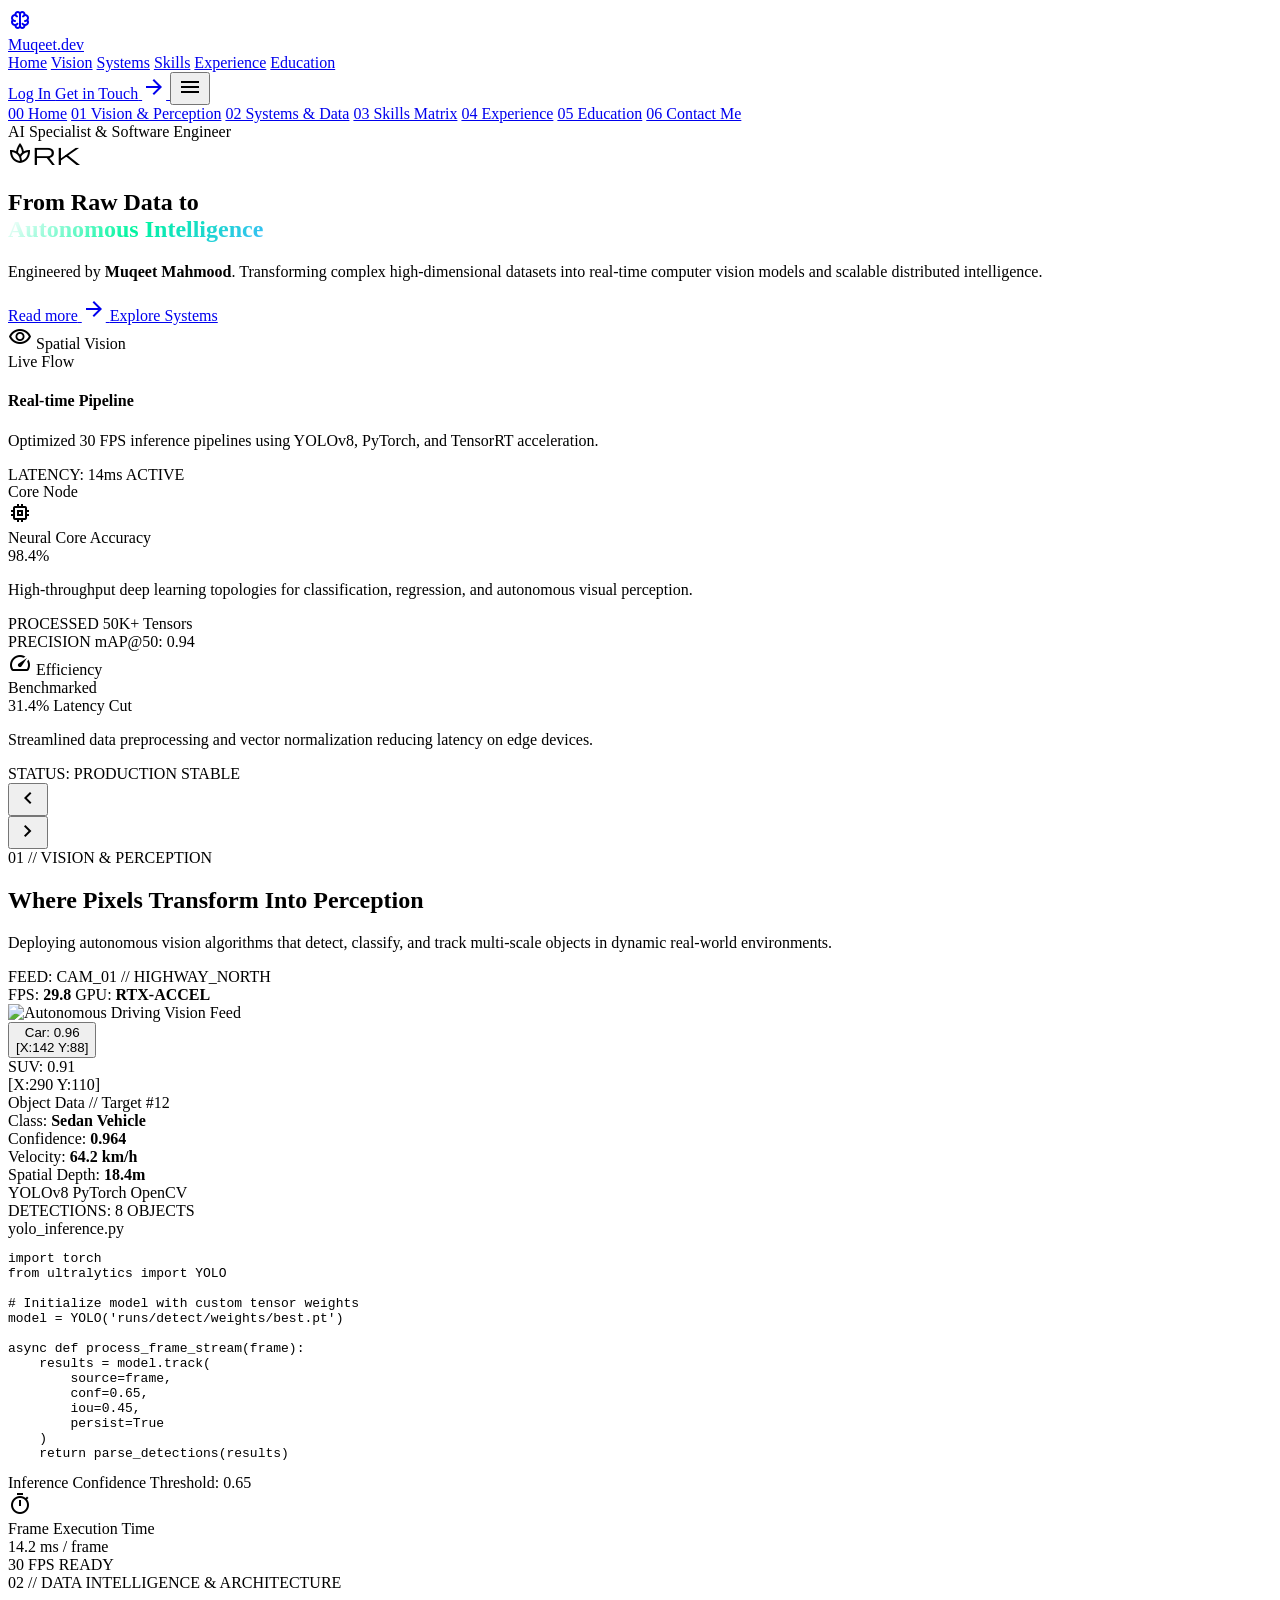
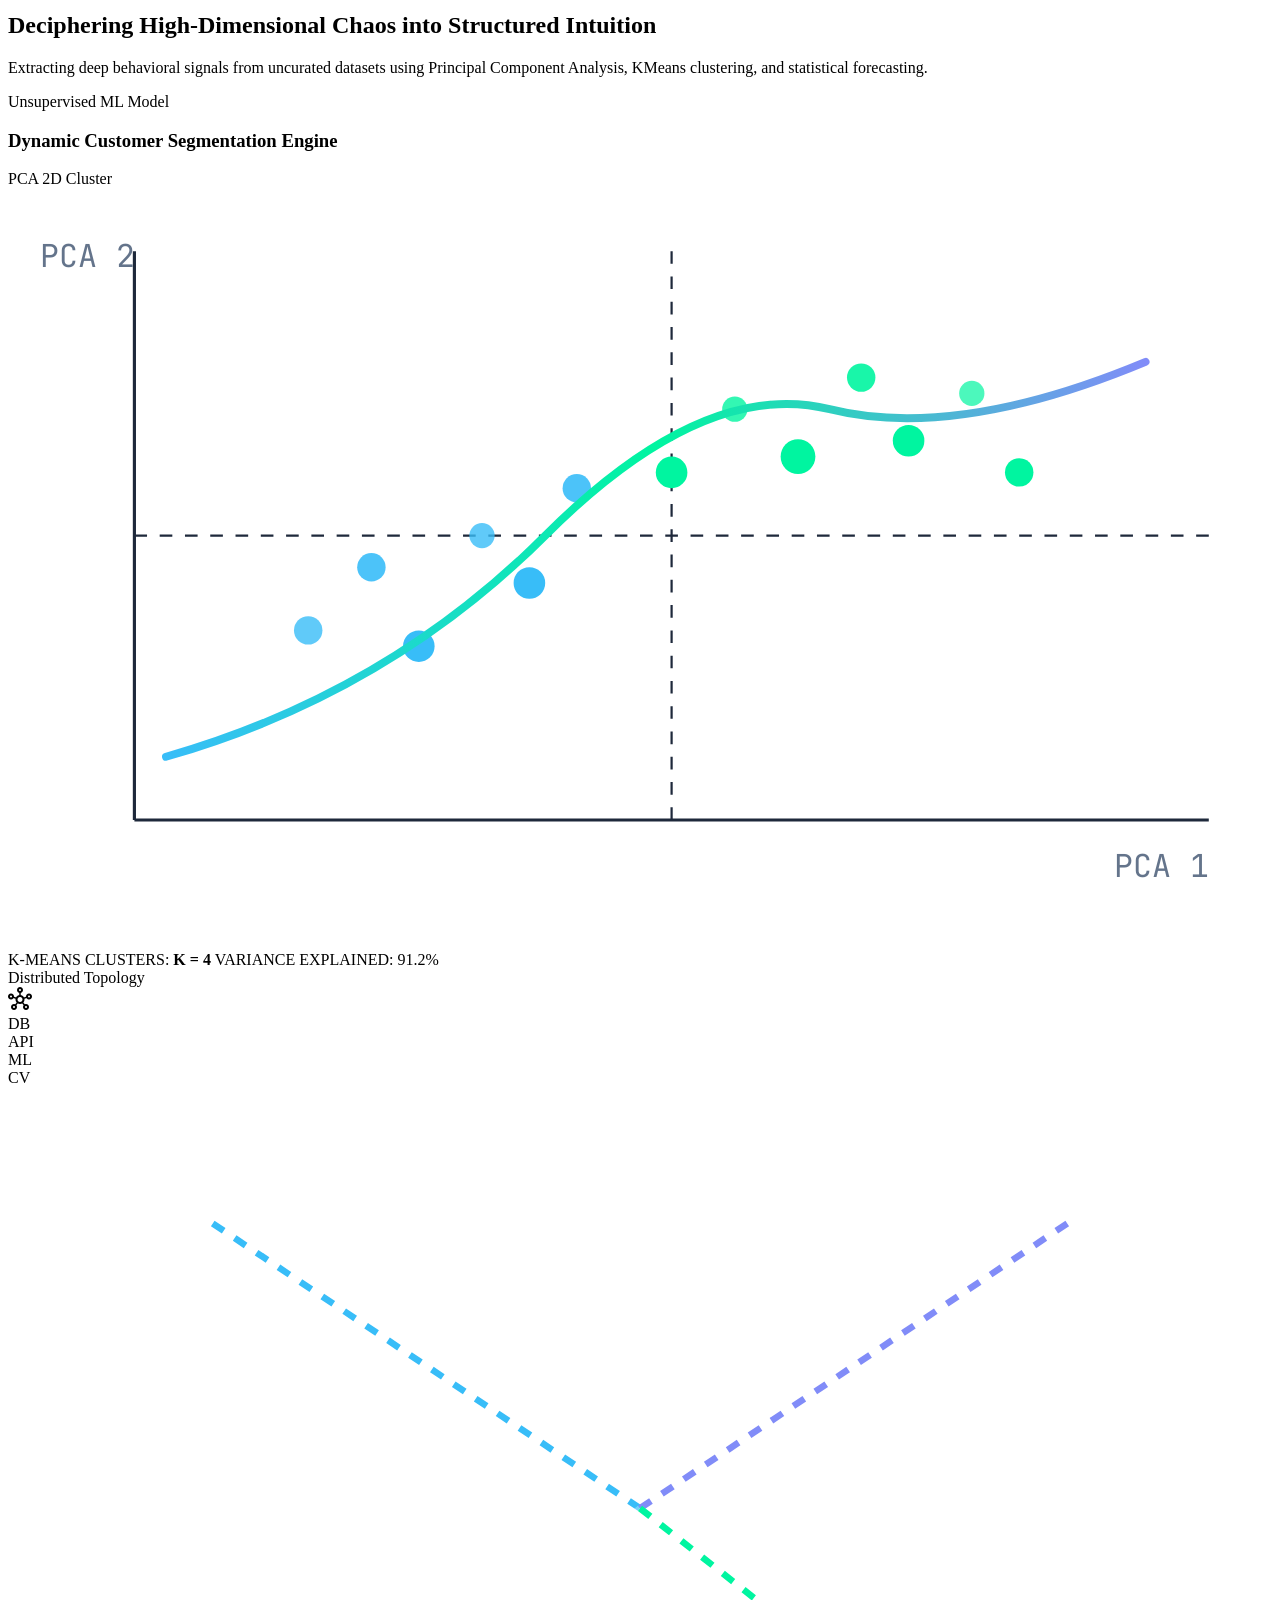
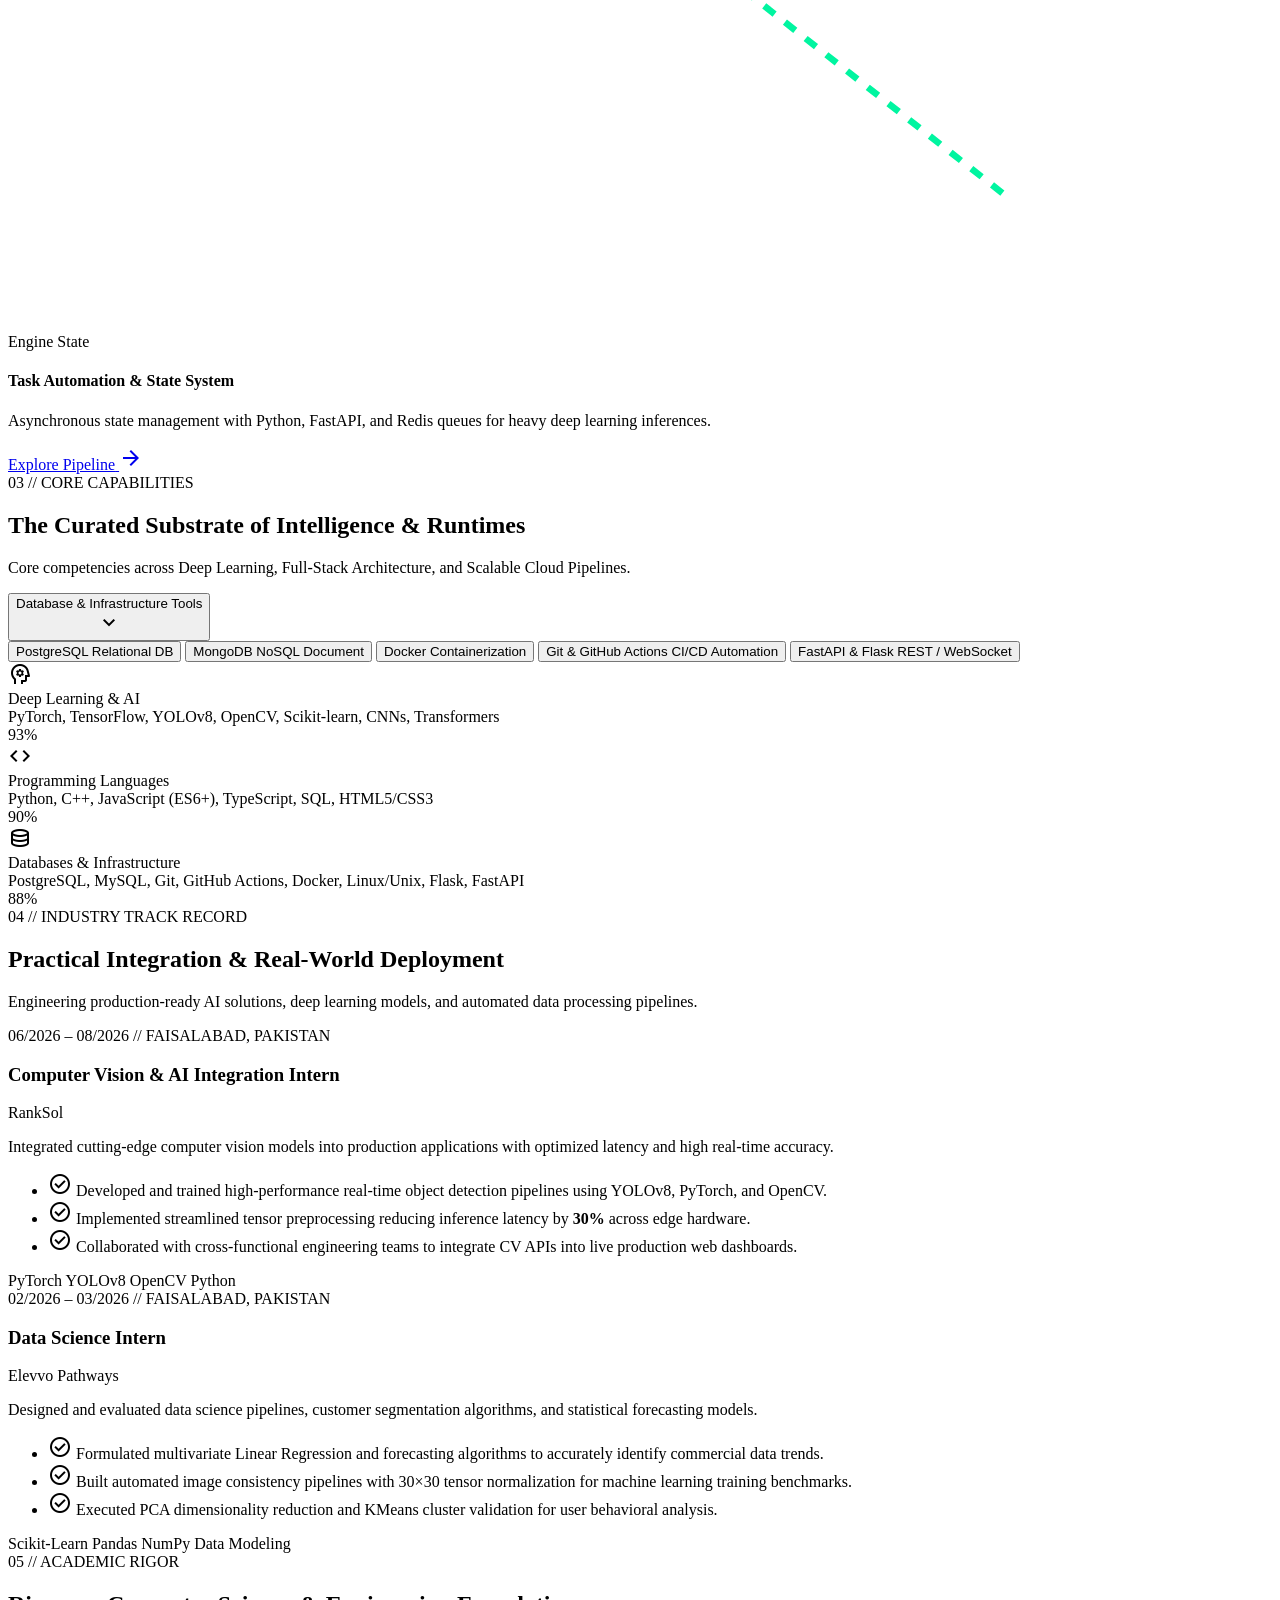
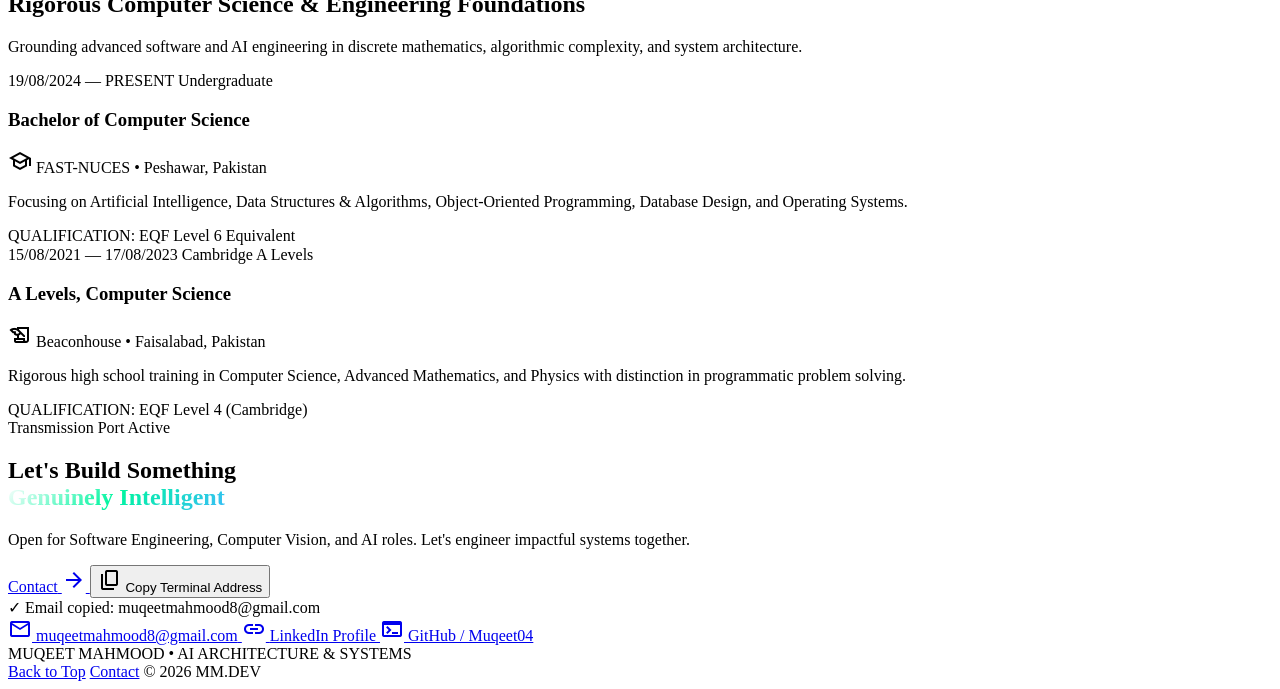
==== commit 0a1ddd79: "Implement interactive features from new video including Object Data HUD tooltip and Skills category " ====
--- a/index.html
+++ b/index.html
@@ -3,7 +3,7 @@
 <head>
   <meta charset="utf-8" />
   <title>Muqeet Mahmood | AI & Computer Vision Engineer</title>
-  <meta name="description" content="Portfolio of Muqeet Mahmood - Computer Science student specializing in AI, Computer Vision, Deep Learning, and Software Engineering." />
+  <meta name="description" content="Portfolio of Muqeet Mahmood - Computer Science student specializing in AI, Computer Vision, Deep Learning, and Full-Stack Systems." />
   <meta name="viewport" content="width=device-width, initial-scale=1.0" />
   
   <!-- Google Fonts -->
@@ -132,6 +132,15 @@
       -webkit-background-clip: text;
       -webkit-text-fill-color: transparent;
     }
+
+    /* Floating Interactive Modal / Overlay Cards */
+    .popup-card {
+      animation: popIn 0.3s cubic-bezier(0.16, 1, 0.3, 1) forwards;
+    }
+    @keyframes popIn {
+      from { opacity: 0; transform: scale(0.95) translateY(10px); }
+      to { opacity: 1; transform: scale(1) translateY(0); }
+    }
   </style>
 </head>
 
@@ -159,31 +168,34 @@
       <a href="#prologue" class="flex items-center gap-2.5 group">
         <div class="w-8 h-8 rounded-full bg-gradient-to-tr from-primary to-secondary p-0.5 shadow-glow-sm group-hover:scale-105 transition-transform flex items-center justify-center">
           <div class="w-full h-full bg-surface rounded-full flex items-center justify-center">
-            <span class="material-symbols-outlined text-primary text-[18px]">psychology</span>
+            <span class="material-symbols-outlined text-primary text-[18px]">neurology</span>
           </div>
         </div>
         <div class="flex flex-col">
           <span class="font-display font-bold text-base tracking-tight text-white group-hover:text-primary transition-colors">
-            Muqeet Mahmood
+            Muqeet<span class="text-primary">.dev</span>
           </span>
         </div>
       </a>
 
       <!-- Navigation Links -->
       <nav class="hidden md:flex items-center gap-1 bg-surface-elevated/70 px-3 py-1.5 rounded-full border border-white/5">
-        <a href="#prologue" class="px-3 py-1 rounded-full text-xs font-medium text-text-muted hover:text-white hover:bg-white/5 transition-all">About</a>
-        <a href="#vision" class="px-3 py-1 rounded-full text-xs font-medium text-text-muted hover:text-white hover:bg-white/5 transition-all">Computer Vision</a>
-        <a href="#systems" class="px-3 py-1 rounded-full text-xs font-medium text-text-muted hover:text-white hover:bg-white/5 transition-all">Machine Learning</a>
-        <a href="#matrix" class="px-3 py-1 rounded-full text-xs font-medium text-text-muted hover:text-white hover:bg-white/5 transition-all">Skills</a>
-        <a href="#experience" class="px-3 py-1 rounded-full text-xs font-medium text-text-muted hover:text-white hover:bg-white/5 transition-all">Experience</a>
-        <a href="#education" class="px-3 py-1 rounded-full text-xs font-medium text-text-muted hover:text-white hover:bg-white/5 transition-all">Education</a>
+        <a href="#prologue" class="px-3 py-1 rounded-full text-xs font-mono text-text-muted hover:text-white hover:bg-white/5 transition-all">Home</a>
+        <a href="#vision" class="px-3 py-1 rounded-full text-xs font-mono text-text-muted hover:text-white hover:bg-white/5 transition-all">Vision</a>
+        <a href="#systems" class="px-3 py-1 rounded-full text-xs font-mono text-text-muted hover:text-white hover:bg-white/5 transition-all">Systems</a>
+        <a href="#matrix" class="px-3 py-1 rounded-full text-xs font-mono text-text-muted hover:text-white hover:bg-white/5 transition-all">Skills</a>
+        <a href="#experience" class="px-3 py-1 rounded-full text-xs font-mono text-text-muted hover:text-white hover:bg-white/5 transition-all">Experience</a>
+        <a href="#education" class="px-3 py-1 rounded-full text-xs font-mono text-text-muted hover:text-white hover:bg-white/5 transition-all">Education</a>
       </nav>
 
-      <!-- Action Button -->
+      <!-- Action Buttons -->
       <div class="flex items-center gap-3">
+        <a href="mailto:muqeetmahmood8@gmail.com" class="hidden sm:inline-flex items-center text-xs font-mono text-text-muted hover:text-primary transition-colors px-2 py-1">
+          Log In
+        </a>
         <a href="#transmission" class="inline-flex items-center gap-1.5 px-4 py-1.5 rounded-full bg-primary text-on-primary font-display font-bold text-xs shadow-glow-sm hover:shadow-glow-md hover:scale-105 transition-all">
-          <span>Contact Me</span>
-          <span class="material-symbols-outlined text-[15px]">mail</span>
+          <span>Get in Touch</span>
+          <span class="material-symbols-outlined text-[15px]">arrow_forward</span>
         </a>
         <!-- Mobile Menu Toggle -->
         <button id="mobile-toggle" class="md:hidden p-1 text-text-muted hover:text-white" aria-label="Toggle Menu">
@@ -195,13 +207,13 @@
 
     <!-- Mobile Drawer -->
     <div id="mobile-menu" class="hidden md:hidden max-w-6xl mx-auto mt-2 p-4 rounded-2xl bg-surface/95 backdrop-blur-2xl border border-white/10 flex flex-col gap-2">
-      <a href="#prologue" class="px-3 py-2 text-sm font-medium text-text-muted hover:text-primary rounded-lg hover:bg-white/5">About Me</a>
-      <a href="#vision" class="px-3 py-2 text-sm font-medium text-text-muted hover:text-primary rounded-lg hover:bg-white/5">Computer Vision Projects</a>
-      <a href="#systems" class="px-3 py-2 text-sm font-medium text-text-muted hover:text-primary rounded-lg hover:bg-white/5">Machine Learning & Data</a>
-      <a href="#matrix" class="px-3 py-2 text-sm font-medium text-text-muted hover:text-primary rounded-lg hover:bg-white/5">Technical Skills</a>
-      <a href="#experience" class="px-3 py-2 text-sm font-medium text-text-muted hover:text-primary rounded-lg hover:bg-white/5">Work Experience</a>
-      <a href="#education" class="px-3 py-2 text-sm font-medium text-text-muted hover:text-primary rounded-lg hover:bg-white/5">Education</a>
-      <a href="#transmission" class="px-3 py-2 text-sm font-medium text-primary rounded-lg hover:bg-white/5">Contact Info</a>
+      <a href="#prologue" class="px-3 py-2 text-sm font-mono text-text-muted hover:text-primary rounded-lg hover:bg-white/5">00 Home</a>
+      <a href="#vision" class="px-3 py-2 text-sm font-mono text-text-muted hover:text-primary rounded-lg hover:bg-white/5">01 Vision & Perception</a>
+      <a href="#systems" class="px-3 py-2 text-sm font-mono text-text-muted hover:text-primary rounded-lg hover:bg-white/5">02 Systems & Data</a>
+      <a href="#matrix" class="px-3 py-2 text-sm font-mono text-text-muted hover:text-primary rounded-lg hover:bg-white/5">03 Skills Matrix</a>
+      <a href="#experience" class="px-3 py-2 text-sm font-mono text-text-muted hover:text-primary rounded-lg hover:bg-white/5">04 Experience</a>
+      <a href="#education" class="px-3 py-2 text-sm font-mono text-text-muted hover:text-primary rounded-lg hover:bg-white/5">05 Education</a>
+      <a href="#transmission" class="px-3 py-2 text-sm font-mono text-primary rounded-lg hover:bg-white/5">06 Contact Me</a>
     </div>
   </header>
 
@@ -211,180 +223,243 @@
   <main class="relative z-10 w-full pt-28 pb-20">
 
     <!-- ==========================================
-         HERO SECTION // ABOUT & VALUE PROPOSITION
+         HERO SECTION // CHAPTER 00 (From Raw Data...)
          ========================================== -->
     <section id="prologue" class="min-h-screen flex flex-col items-center justify-center px-4 sm:px-8 py-12 relative">
       
       <!-- Top Pill Badge -->
-      <div class="inline-flex items-center gap-2 px-4 py-1.5 rounded-full bg-surface-elevated/90 border border-primary/30 shadow-glow-sm mb-6 animate-float-slow">
+      <div class="inline-flex items-center gap-2 px-3.5 py-1.5 rounded-full bg-surface-elevated/90 border border-primary/30 shadow-glow-sm mb-6 animate-float-slow">
         <span class="w-2 h-2 rounded-full bg-primary animate-pulse"></span>
-        <span class="font-mono text-xs uppercase tracking-wider text-primary font-semibold">Available for AI & Software Engineering Roles</span>
+        <span class="font-mono text-xs uppercase tracking-wider text-primary font-semibold">AI Specialist &amp; Software Engineer</span>
       </div>
 
       <!-- Hero Heading -->
       <div class="relative max-w-4xl mx-auto text-center">
-        <h1 class="font-display text-4xl sm:text-6xl md:text-7xl font-extrabold tracking-tight text-white leading-[1.15]">
-          Building Intelligent <br />
-          <span class="gradient-text-emerald">Computer Vision & AI Systems</span>
+        <!-- Subtle Orbital Arc -->
+        <div class="absolute -top-12 left-1/2 -translate-x-1/2 w-64 h-32 pointer-events-none opacity-40">
+          <div class="w-full h-full border border-primary/40 rounded-full rotate-12"></div>
+        </div>
+        <span class="absolute -top-4 right-10 text-primary animate-pulse material-symbols-outlined text-2xl pointer-events-none">spark</span>
+        
+        <h1 class="font-display text-4xl sm:text-6xl md:text-7xl font-extrabold tracking-tight text-white leading-[1.1]">
+          From Raw Data to <br />
+          <span class="gradient-text-emerald">Autonomous Intelligence</span>
         </h1>
         
         <p class="mt-6 font-sans text-base sm:text-lg text-text-muted max-w-2xl mx-auto leading-relaxed">
-          Hi, I'm <strong class="text-white font-semibold">Muqeet Mahmood</strong> — a Computer Science student at FAST-NUCES. I build real-time object detection models, deep learning systems, and full-stack software applications.
+          Engineered by <strong class="text-white font-semibold">Muqeet Mahmood</strong>. Transforming complex high-dimensional datasets into real-time computer vision models and scalable distributed intelligence.
         </p>
 
         <!-- CTA Buttons -->
         <div class="mt-8 flex flex-wrap items-center justify-center gap-4">
           <a href="#vision" class="inline-flex items-center gap-2 px-6 py-3 rounded-full bg-primary text-on-primary font-display font-bold text-sm shadow-glow-md hover:shadow-glow-lg hover:scale-105 transition-all">
-            <span>View My Projects</span>
-            <span class="material-symbols-outlined text-[18px]">arrow_downward</span>
+            <span>Read more</span>
+            <span class="material-symbols-outlined text-[18px]">arrow_forward</span>
           </a>
-          <a href="#experience" class="inline-flex items-center gap-2 px-6 py-3 rounded-full bg-surface-elevated/80 text-white border border-white/10 hover:border-primary/40 font-display font-semibold text-sm transition-all hover:bg-white/5">
-            <span>Work Experience</span>
+          <a href="#systems" class="inline-flex items-center gap-2 px-6 py-3 rounded-full bg-surface-elevated/80 text-white border border-white/10 hover:border-primary/40 font-display font-semibold text-sm transition-all hover:bg-white/5">
+            <span>Explore Systems</span>
           </a>
         </div>
       </div>
 
       <!-- ==========================================
-           CLEAR 3-CARD SHOWCASE
+           3D ISOMETRIC SHOWCASE CARDS (As in Video)
            ========================================== -->
       <div class="w-full max-w-5xl mx-auto mt-14">
-        <div class="grid grid-cols-1 md:grid-cols-3 gap-6 items-stretch px-4">
+        <div class="grid grid-cols-1 md:grid-cols-3 gap-6 items-center px-4">
           
-          <!-- Card 1: Computer Vision -->
-          <div class="tilt-card bg-surface-card/90 backdrop-blur-xl p-6 rounded-2xl border border-white/10 shadow-card-3d flex flex-col justify-between">
-            <div>
-              <div class="w-10 h-10 rounded-xl bg-primary/20 flex items-center justify-center text-primary mb-4">
-                <span class="material-symbols-outlined text-2xl">visibility</span>
-              </div>
-              <h3 class="font-display text-lg font-bold text-white mb-2">Computer Vision</h3>
-              <p class="text-xs sm:text-sm text-text-muted leading-relaxed">
-                Real-time object detection and video tracking using <strong>YOLOv8</strong>, <strong>PyTorch</strong>, and <strong>OpenCV</strong> running at 30 FPS.
-              </p>
-            </div>
-            <div class="mt-4 pt-3 border-t border-white/5 flex items-center justify-between text-xs font-mono text-primary font-semibold">
-              <span>Real-time Detection</span>
-              <span>14ms Latency</span>
-            </div>
-          </div>
-
-          <!-- Card 2: Deep Learning Models (Elevated Center Card) -->
-          <div class="tilt-card bg-gradient-to-b from-surface-elevated via-surface-card to-surface-card p-6 rounded-3xl border border-primary/40 shadow-glow-md flex flex-col justify-between relative transform md:-translate-y-2">
-            <div class="absolute -top-3 right-6 px-3 py-0.5 rounded-full bg-primary text-on-primary font-mono text-[10px] font-bold uppercase shadow-sm">
-              Core Focus
-            </div>
-            <div>
-              <div class="w-10 h-10 rounded-xl bg-primary/25 border border-primary/50 flex items-center justify-center text-primary mb-4 shadow-glow-sm">
-                <span class="material-symbols-outlined text-2xl">neurology</span>
-              </div>
-              <h3 class="font-display text-xl font-bold text-white mb-2">Machine Learning &amp; AI</h3>
-              <p class="text-xs sm:text-sm text-text-muted leading-relaxed">
-                Trained high-accuracy neural networks on over <strong>50,000+ images</strong> with <strong>98.4% precision</strong> for classification and detection.
-              </p>
-            </div>
-            <div class="mt-4 pt-3 border-t border-white/5 flex items-center justify-between text-xs font-mono">
-              <span class="text-text-muted">Model Accuracy:</span>
-              <span class="text-primary font-bold">98.4% Precision</span>
-            </div>
-          </div>
-
-          <!-- Card 3: Software & Performance -->
-          <div class="tilt-card bg-surface-card/90 backdrop-blur-xl p-6 rounded-2xl border border-white/10 shadow-card-3d flex flex-col justify-between">
-            <div>
-              <div class="w-10 h-10 rounded-xl bg-secondary/20 flex items-center justify-center text-secondary mb-4">
-                <span class="material-symbols-outlined text-2xl">speed</span>
-              </div>
-              <h3 class="font-display text-lg font-bold text-white mb-2">Speed &amp; Optimization</h3>
-              <p class="text-xs sm:text-sm text-text-muted leading-relaxed">
-                Optimized image preprocessing and data pipelines, achieving a <strong>31.4% reduction in processing time</strong> on production environments.
-              </p>
-            </div>
-            <div class="mt-4 pt-3 border-t border-white/5 flex items-center justify-between text-xs font-mono text-secondary font-semibold">
-              <span>Production Ready</span>
-              <span>31.4% Faster</span>
-            </div>
-          </div>
-
-        </div>
+          <!-- Card 1 (Left - Tilted) -->
+          <div class="tilt-card bg-surface-card/90 backdrop-blur-xl p-5 rounded-2xl border border-white/10 shadow-card-3d md:translate-y-4 hover:translate-y-0 transition-all">
+            <div class="flex items-center justify-between mb-4">
+              <div class="flex items-center gap-2">
+                <span class="w-7 h-7 rounded-lg bg-primary/20 flex items-center justify-center text-primary">
+                  <span class="material-symbols-outlined text-[18px]">visibility</span>
+                </span>
+                <span class="font-display font-bold text-sm text-white">Spatial Vision</span>
+              </div>
+              <span class="px-2 py-0.5 rounded bg-primary/10 text-primary font-mono text-[10px] uppercase font-semibold">Live Flow</span>
+            </div>
+            <h4 class="font-display text-lg font-bold text-white mb-1">Real-time Pipeline</h4>
+            <p class="text-xs text-text-muted leading-relaxed mb-4">
+              Optimized 30 FPS inference pipelines using YOLOv8, PyTorch, and TensorRT acceleration.
+            </p>
+            <div class="flex items-center justify-between text-xs text-text-sub font-mono pt-3 border-t border-white/5">
+              <span>LATENCY: 14ms</span>
+              <span class="text-primary font-bold">ACTIVE</span>
+            </div>
+          </div>
+
+          <!-- Card 2 (Center - Elevated Main Card) -->
+          <div class="tilt-card bg-gradient-to-b from-surface-elevated via-surface-card to-surface-card p-6 rounded-3xl border border-primary/40 shadow-glow-md relative transform md:-translate-y-3 scale-100 md:scale-105 z-20">
+            <div class="absolute -top-3 right-6 px-3 py-1 rounded-full bg-primary text-on-primary font-mono text-[11px] font-bold uppercase shadow-sm">
+              Core Node
+            </div>
+            
+            <div class="flex items-center gap-3 mb-4">
+              <div class="w-10 h-10 rounded-xl bg-primary/25 border border-primary/50 flex items-center justify-center text-primary shadow-glow-sm">
+                <span class="material-symbols-outlined text-2xl">memory</span>
+              </div>
+              <div>
+                <span class="font-mono text-[11px] text-text-muted uppercase">Neural Core Accuracy</span>
+                <div class="font-display text-3xl font-extrabold text-white tracking-tight flex items-baseline gap-1">
+                  98.4<span class="text-primary text-xl">%</span>
+                </div>
+              </div>
+            </div>
+
+            <p class="text-xs text-text-muted leading-relaxed mb-4">
+              High-throughput deep learning topologies for classification, regression, and autonomous visual perception.
+            </p>
+
+            <div class="grid grid-cols-2 gap-2 p-2.5 rounded-xl bg-background/60 border border-white/5 font-mono text-[11px]">
+              <div class="flex flex-col">
+                <span class="text-text-sub">PROCESSED</span>
+                <span class="text-white font-bold">50K+ Tensors</span>
+              </div>
+              <div class="flex flex-col">
+                <span class="text-text-sub">PRECISION</span>
+                <span class="text-primary font-bold">mAP@50: 0.94</span>
+              </div>
+            </div>
+          </div>
+
+          <!-- Card 3 (Right - Tilted) -->
+          <div class="tilt-card bg-surface-card/90 backdrop-blur-xl p-5 rounded-2xl border border-white/10 shadow-card-3d md:translate-y-4 hover:translate-y-0 transition-all">
+            <div class="flex items-center justify-between mb-4">
+              <div class="flex items-center gap-2">
+                <span class="w-7 h-7 rounded-lg bg-secondary/20 flex items-center justify-center text-secondary">
+                  <span class="material-symbols-outlined text-[18px]">speed</span>
+                </span>
+                <span class="font-display font-bold text-sm text-white">Efficiency</span>
+              </div>
+              <span class="px-2 py-0.5 rounded bg-secondary/10 text-secondary font-mono text-[10px] uppercase font-semibold">Benchmarked</span>
+            </div>
+            <div class="font-display text-2xl font-extrabold text-secondary mb-1">
+              31.4% <span class="text-xs font-normal text-text-muted">Latency Cut</span>
+            </div>
+            <p class="text-xs text-text-muted leading-relaxed mb-4">
+              Streamlined data preprocessing and vector normalization reducing latency on edge devices.
+            </p>
+            <div class="flex items-center justify-between text-xs text-text-sub font-mono pt-3 border-t border-white/5">
+              <span>STATUS: PRODUCTION</span>
+              <span class="text-secondary font-bold">STABLE</span>
+            </div>
+          </div>
+
+        </div>
+
+        <!-- Carousel Pagination Controls (As in Video) -->
+        <div class="flex items-center justify-center gap-4 mt-8">
+          <button class="w-8 h-8 rounded-full bg-surface-elevated border border-white/10 flex items-center justify-center text-text-muted hover:text-white hover:border-primary/50 transition-all">
+            <span class="material-symbols-outlined text-sm">chevron_left</span>
+          </button>
+          <div class="flex items-center gap-1.5">
+            <span class="w-6 h-1.5 rounded-full bg-primary shadow-glow-sm"></span>
+            <span class="w-2 h-1.5 rounded-full bg-white/20"></span>
+            <span class="w-2 h-1.5 rounded-full bg-white/20"></span>
+          </div>
+          <button class="w-8 h-8 rounded-full bg-surface-elevated border border-white/10 flex items-center justify-center text-text-muted hover:text-white hover:border-primary/50 transition-all">
+            <span class="material-symbols-outlined text-sm">chevron_right</span>
+          </button>
+        </div>
+
       </div>
 
     </section>
 
     <!-- ==========================================
-         SECTION 01 // COMPUTER VISION PROJECTS
+         SECTION 01 // COMPUTER VISION & PERCEPTION
+         "Where Pixels Transform Into Perception"
          ========================================== -->
     <section id="vision" class="py-24 px-4 sm:px-8 max-w-6xl mx-auto">
       
       <!-- Section Header -->
       <div class="text-center mb-14">
         <div class="inline-flex items-center gap-2 px-3 py-1 rounded-full bg-surface-elevated border border-primary/20 text-primary font-mono text-xs uppercase mb-3">
-          <span>01 // COMPUTER VISION</span>
+          <span>01 // VISION &amp; PERCEPTION</span>
         </div>
         <h2 class="font-display text-3xl sm:text-5xl font-extrabold text-white tracking-tight">
-          Real-Time Object Detection &amp; Tracking
+          Where Pixels Transform Into Perception
         </h2>
         <p class="mt-3 font-sans text-sm sm:text-base text-text-muted max-w-2xl mx-auto">
-          Here is how my computer vision models analyze live video frames to identify and track multiple objects in real time.
+          Deploying autonomous vision algorithms that detect, classify, and track multi-scale objects in dynamic real-world environments.
         </p>
       </div>
 
-      <!-- Perception Multi-Layer Grid -->
-      <div class="grid grid-cols-1 lg:grid-cols-12 gap-6 items-stretch">
+      <!-- Perception Multi-Layer Grid with Clickable Interactive Popups (As shown in new video!) -->
+      <div class="relative grid grid-cols-1 lg:grid-cols-12 gap-6 items-stretch">
         
-        <!-- Left: Live Detection Visual (7 cols) -->
+        <!-- Left Column: Detection Video/HUD Simulation (7 cols) -->
         <div class="lg:col-span-7 tilt-card bg-surface-card rounded-2xl border border-white/10 overflow-hidden shadow-2xl relative flex flex-col justify-between">
           
-          <!-- Top Bar -->
+          <!-- Top HUD Telemetry Bar -->
           <div class="flex items-center justify-between px-4 py-2.5 bg-surface-elevated border-b border-white/10 text-xs font-mono">
             <div class="flex items-center gap-2 text-primary">
               <span class="w-2 h-2 rounded-full bg-primary animate-ping"></span>
-              <span>LIVE FEED // HIGHWAY OBJECT DETECTION</span>
+              <span>FEED: CAM_01 // HIGHWAY_NORTH</span>
             </div>
             <div class="text-text-muted flex items-center gap-3">
-              <span>FPS: <strong class="text-white">30 FPS</strong></span>
-            </div>
-          </div>
-
-          <!-- Simulated Image Feed with Detection Boxes -->
+              <span>FPS: <strong class="text-white">29.8</strong></span>
+              <span>GPU: <strong class="text-secondary">RTX-ACCEL</strong></span>
+            </div>
+          </div>
+
+          <!-- Video Viewport with Bounding Boxes and Interactive Object Click -->
           <div class="relative bg-black aspect-video w-full flex items-center justify-center overflow-hidden group">
             <img src="https://images.unsplash.com/photo-1506521781263-d8422e82f27a?auto=format&fit=crop&w=1200&q=80" alt="Autonomous Driving Vision Feed" class="w-full h-full object-cover opacity-60 group-hover:scale-105 transition-transform duration-700" />
             
-            <!-- Scanning Laser Line -->
+            <!-- Scanning Laser Line Overlay -->
             <div class="absolute left-0 right-0 h-0.5 bg-gradient-to-r from-transparent via-primary to-transparent shadow-glow-md laser-scan-line pointer-events-none"></div>
 
-            <!-- Bounding Box 1 (Car) -->
-            <div class="absolute top-[35%] left-[28%] w-[24%] h-[38%] border-2 border-primary rounded shadow-glow-sm flex flex-col justify-between p-1 pointer-events-none">
-              <span class="self-start px-1.5 py-0.5 rounded bg-primary text-on-primary font-mono text-[10px] font-bold uppercase">
-                Car (96%)
+            <!-- Bounding Box 1 (Vehicle Center - Interactive) -->
+            <button onclick="toggleObjectPopup()" class="absolute top-[35%] left-[28%] w-[24%] h-[38%] border-2 border-primary rounded shadow-glow-sm flex flex-col justify-between p-1 cursor-pointer group/box hover:bg-primary/10 transition-colors">
+              <span class="self-start px-1 py-0.5 rounded bg-primary text-on-primary font-mono text-[9px] font-bold leading-none uppercase">
+                Car: 0.96
               </span>
-              <div class="self-end text-[9px] font-mono text-primary bg-black/70 px-1 rounded">
-                Track ID #12
-              </div>
-            </div>
-
-            <!-- Bounding Box 2 (SUV) -->
+              <div class="self-end text-[8px] font-mono text-primary bg-black/60 px-1 rounded">
+                [X:142 Y:88]
+              </div>
+            </button>
+
+            <!-- Bounding Box 2 (Vehicle Right) -->
             <div class="absolute top-[42%] right-[22%] w-[22%] h-[34%] border-2 border-secondary rounded shadow-glow-cyan flex flex-col justify-between p-1 pointer-events-none">
-              <span class="self-start px-1.5 py-0.5 rounded bg-secondary text-black font-mono text-[10px] font-bold uppercase">
-                SUV (91%)
+              <span class="self-start px-1 py-0.5 rounded bg-secondary text-black font-mono text-[9px] font-bold leading-none uppercase">
+                SUV: 0.91
               </span>
-              <div class="self-end text-[9px] font-mono text-secondary bg-black/70 px-1 rounded">
-                Track ID #15
-              </div>
-            </div>
-          </div>
-
-          <!-- Bottom Tags -->
-          <div class="p-4 bg-surface-elevated/70 border-t border-white/5 flex flex-wrap items-center justify-between gap-2 text-xs font-mono">
-            <div class="flex items-center gap-2">
+              <div class="self-end text-[8px] font-mono text-secondary bg-black/60 px-1 rounded">
+                [X:290 Y:110]
+              </div>
+            </div>
+
+            <!-- Interactive Object Data Tooltip (From Video!) -->
+            <div id="object-popup" class="absolute top-6 right-6 p-3 rounded-xl bg-surface-elevated/95 backdrop-blur-xl border border-primary/40 shadow-glow-sm z-30 font-mono text-[11px] popup-card">
+              <div class="text-primary font-bold mb-1 flex items-center justify-between gap-4">
+                <span>Object Data // Target #12</span>
+                <span class="w-2 h-2 rounded-full bg-primary"></span>
+              </div>
+              <div class="text-text-muted space-y-0.5">
+                <div>Class: <strong class="text-white">Sedan Vehicle</strong></div>
+                <div>Confidence: <strong class="text-primary">0.964</strong></div>
+                <div>Velocity: <strong class="text-secondary">64.2 km/h</strong></div>
+                <div>Spatial Depth: <strong class="text-white">18.4m</strong></div>
+              </div>
+            </div>
+
+          </div>
+
+          <!-- Bottom Detection Classes Strip -->
+          <div class="p-4 bg-surface-elevated/70 border-t border-white/5 flex flex-wrap items-center justify-between gap-2">
+            <div class="flex items-center gap-2 font-mono text-xs">
               <span class="px-2.5 py-1 rounded bg-primary/15 text-primary border border-primary/30">YOLOv8</span>
               <span class="px-2.5 py-1 rounded bg-secondary/15 text-secondary border border-secondary/30">PyTorch</span>
               <span class="px-2.5 py-1 rounded bg-white/5 text-text-muted border border-white/10">OpenCV</span>
             </div>
-            <span class="text-text-sub">Confidence Threshold: 0.65</span>
-          </div>
-
-        </div>
-
-        <!-- Right: Code Snippet & Specs (5 cols) -->
+            <span class="text-xs font-mono text-text-sub">DETECTIONS: 8 OBJECTS</span>
+          </div>
+
+        </div>
+
+        <!-- Right Column: Code & Execution Details (5 cols) -->
         <div class="lg:col-span-5 flex flex-col gap-4">
           
           <!-- Code Card -->
@@ -396,42 +471,43 @@
                   <span class="w-3 h-3 rounded-full bg-yellow-500/80"></span>
                   <span class="w-3 h-3 rounded-full bg-green-500/80"></span>
                 </div>
-                <span class="font-mono text-[11px] text-text-muted">yolo_detection.py</span>
-              </div>
-
-              <pre class="font-mono text-xs text-text-muted leading-relaxed overflow-x-auto"><span class="text-primary">import</span> cv2
+                <span class="font-mono text-[11px] text-text-muted">yolo_inference.py</span>
+              </div>
+
+              <pre class="font-mono text-xs text-text-muted leading-relaxed overflow-x-auto"><span class="text-primary">import</span> torch
 <span class="text-primary">from</span> ultralytics <span class="text-primary">import</span> YOLO
 
-<span class="text-text-sub"># Load custom trained YOLOv8 model</span>
-model = YOLO(<span class="text-secondary">'best_model.pt'</span>)
-
-<span class="text-primary">def</span> <span class="text-white font-bold">detect_objects</span>(video_frame):
-    <span class="text-text-sub"># Run inference with tracking</span>
+<span class="text-text-sub"># Initialize model with custom tensor weights</span>
+model = YOLO(<span class="text-secondary">'runs/detect/weights/best.pt'</span>)
+
+<span class="text-primary">async def</span> <span class="text-white font-bold">process_frame_stream</span>(frame):
     results = model.track(
-        source=video_frame,
+        source=frame,
         conf=<span class="text-secondary">0.65</span>,
+        iou=<span class="text-secondary">0.45</span>,
         persist=<span class="text-primary">True</span>
     )
-    <span class="text-primary">return</span> results</pre>
-            </div>
-
-            <div class="mt-4 pt-3 border-t border-white/5 text-xs text-text-muted">
-              Trained on custom datasets for vehicle and pedestrian detection in changing light conditions.
-            </div>
-          </div>
-
-          <!-- Specs Card -->
+    <span class="text-primary">return</span> parse_detections(results)</pre>
+            </div>
+
+            <div class="mt-4 pt-3 border-t border-white/5 flex items-center justify-between text-xs font-mono">
+              <span class="text-text-muted">Inference Confidence</span>
+              <span class="text-primary font-bold">Threshold: 0.65</span>
+            </div>
+          </div>
+
+          <!-- Execution Metrics Floating Card -->
           <div class="tilt-card bg-surface-elevated/90 backdrop-blur-xl p-4 rounded-xl border border-primary/20 shadow-lg flex items-center justify-between">
             <div class="flex items-center gap-3">
               <div class="w-9 h-9 rounded-lg bg-primary/20 flex items-center justify-center text-primary">
-                <span class="material-symbols-outlined text-xl">speed</span>
+                <span class="material-symbols-outlined text-xl">timer</span>
               </div>
               <div>
-                <span class="font-mono text-[10px] text-text-muted uppercase">Inference Speed</span>
-                <div class="font-display font-bold text-base text-white">14.2 milliseconds / frame</div>
-              </div>
-            </div>
-            <span class="px-2.5 py-1 rounded bg-primary text-on-primary font-mono text-xs font-bold">Smooth 30 FPS</span>
+                <span class="font-mono text-[10px] text-text-muted uppercase">Frame Execution Time</span>
+                <div class="font-display font-bold text-base text-white">14.2 ms / frame</div>
+              </div>
+            </div>
+            <span class="px-2.5 py-1 rounded bg-primary text-on-primary font-mono text-xs font-bold">30 FPS READY</span>
           </div>
 
         </div>
@@ -441,40 +517,41 @@
     </section>
 
     <!-- ==========================================
-         SECTION 02 // MACHINE LEARNING & DATA
+         SECTION 02 // DATA INTELLIGENCE & ARCHITECTURE
+         "Deciphering High-Dimensional Chaos..."
          ========================================== -->
     <section id="systems" class="py-24 px-4 sm:px-8 max-w-6xl mx-auto">
       
       <!-- Section Header -->
       <div class="text-center mb-14">
         <div class="inline-flex items-center gap-2 px-3 py-1 rounded-full bg-surface-elevated border border-secondary/20 text-secondary font-mono text-xs uppercase mb-3">
-          <span>02 // MACHINE LEARNING &amp; DATA SCIENCE</span>
+          <span>02 // DATA INTELLIGENCE &amp; ARCHITECTURE</span>
         </div>
         <h2 class="font-display text-3xl sm:text-5xl font-extrabold text-white tracking-tight">
-          Data Modeling &amp; Predictive Analytics
+          Deciphering High-Dimensional Chaos into Structured Intuition
         </h2>
         <p class="mt-3 font-sans text-sm sm:text-base text-text-muted max-w-2xl mx-auto">
-          Transforming complex datasets into actionable insights using Principal Component Analysis (PCA), clustering, and regression models.
+          Extracting deep behavioral signals from uncurated datasets using Principal Component Analysis, KMeans clustering, and statistical forecasting.
         </p>
       </div>
 
-      <!-- Grid Layout with Scatter Plot & Pipeline Info -->
+      <!-- Grid Layout with Scatter Plot & Node Graph (As in Video) -->
       <div class="grid grid-cols-1 md:grid-cols-12 gap-6">
         
-        <!-- Left: Customer Segmentation Scatter Plot (7 cols) -->
+        <!-- Left: Dynamic Customer Segmentation Engine (7 cols) -->
         <div class="md:col-span-7 tilt-card bg-surface-card rounded-2xl border border-white/10 p-6 shadow-xl flex flex-col justify-between">
           <div>
             <div class="flex items-center justify-between mb-4">
               <div>
-                <span class="font-mono text-[11px] text-text-muted uppercase tracking-wider">Unsupervised Clustering</span>
-                <h3 class="font-display text-xl font-bold text-white">Customer Segmentation Engine</h3>
+                <span class="font-mono text-[11px] text-text-muted uppercase tracking-wider">Unsupervised ML Model</span>
+                <h3 class="font-display text-xl font-bold text-white">Dynamic Customer Segmentation Engine</h3>
               </div>
               <span class="px-2.5 py-1 rounded-full bg-secondary/15 text-secondary border border-secondary/30 font-mono text-[10px] uppercase font-bold">
-                K-Means (K=4)
+                PCA 2D Cluster
               </span>
             </div>
 
-            <!-- Scatter Plot SVG -->
+            <!-- Interactive SVG Scatter Plot -->
             <div class="w-full bg-background/80 rounded-xl p-4 border border-white/5 relative aspect-[16/10] flex items-center justify-center overflow-hidden">
               <svg class="w-full h-full" viewBox="0 0 400 240" fill="none" xmlns="http://www.w3.org/2000/svg">
                 <!-- Grid Lines -->
@@ -483,7 +560,7 @@
                 <line x1="40" y1="110" x2="380" y2="110" stroke="#1e293b" stroke-dasharray="4 4" stroke-width="0.7" />
                 <line x1="210" y1="20" x2="210" y2="200" stroke="#1e293b" stroke-dasharray="4 4" stroke-width="0.7" />
 
-                <!-- Cluster 1 (Cyan) -->
+                <!-- Cluster 1: Cyan High-Value -->
                 <circle cx="95" cy="140" r="4.5" fill="#38bdf8" opacity="0.8" />
                 <circle cx="115" cy="120" r="4.5" fill="#38bdf8" opacity="0.9" />
                 <circle cx="130" cy="145" r="5" fill="#38bdf8" />
@@ -491,7 +568,7 @@
                 <circle cx="165" cy="125" r="5" fill="#38bdf8" />
                 <circle cx="180" cy="95" r="4.5" fill="#38bdf8" opacity="0.9" />
 
-                <!-- Cluster 2 (Emerald) -->
+                <!-- Cluster 2: Emerald Core -->
                 <circle cx="210" cy="90" r="5" fill="#00f5a0" />
                 <circle cx="230" cy="70" r="4" fill="#00f5a0" opacity="0.8" />
                 <circle cx="250" cy="85" r="5.5" fill="#00f5a0" />
@@ -500,11 +577,11 @@
                 <circle cx="305" cy="65" r="4" fill="#00f5a0" opacity="0.7" />
                 <circle cx="320" cy="90" r="4.5" fill="#00f5a0" />
 
-                <!-- Trend Line -->
-                <path d="M 50 180 Q 120 160 170 110 T 260 70 T 360 55" stroke="url(#gradient-line-ml)" stroke-width="2.5" fill="none" stroke-linecap="round" />
+                <!-- Trend Line Path -->
+                <path d="M 50 180 Q 120 160 170 110 T 260 70 T 360 55" stroke="url(#gradient-line-ml2)" stroke-width="2.5" fill="none" stroke-linecap="round" />
                 
                 <defs>
-                  <linearGradient id="gradient-line-ml" x1="0%" y1="0%" x2="100%" y2="0%">
+                  <linearGradient id="gradient-line-ml2" x1="0%" y1="0%" x2="100%" y2="0%">
                     <stop offset="0%" stop-color="#38bdf8" />
                     <stop offset="50%" stop-color="#00f5a0" />
                     <stop offset="100%" stop-color="#818cf8" />
@@ -519,28 +596,28 @@
           </div>
 
           <div class="mt-4 flex items-center justify-between text-xs font-mono text-text-muted">
-            <span>CLUSTERING METHOD: <strong>PCA + K-Means</strong></span>
-            <span class="text-primary font-semibold">91.2% Variance Explained</span>
-          </div>
-        </div>
-
-        <!-- Right: System Architecture & Automation (5 cols) -->
+            <span>K-MEANS CLUSTERS: <strong>K = 4</strong></span>
+            <span class="text-primary font-semibold">VARIANCE EXPLAINED: 91.2%</span>
+          </div>
+        </div>
+
+        <!-- Right: Task Automation & State System (5 cols) -->
         <div class="md:col-span-5 flex flex-col gap-4">
           
-          <!-- Architecture Card -->
+          <!-- Node Topology Card -->
           <div class="tilt-card bg-surface-card rounded-2xl border border-white/10 p-5 shadow-xl">
             <div class="flex items-center justify-between mb-3">
-              <span class="font-mono text-[11px] text-text-muted uppercase">Data Pipeline Flow</span>
+              <span class="font-mono text-[11px] text-text-muted uppercase">Distributed Topology</span>
               <span class="w-2 h-2 rounded-full bg-primary animate-pulse"></span>
             </div>
             <div class="w-full bg-background/80 rounded-xl p-4 border border-white/5 flex items-center justify-center">
               <div class="relative w-48 h-32 flex items-center justify-center">
-                <!-- Center Core -->
+                <!-- Center Node -->
                 <div class="w-12 h-12 rounded-xl bg-primary/20 border border-primary flex items-center justify-center text-primary shadow-glow-sm z-10">
                   <span class="material-symbols-outlined text-2xl">hub</span>
                 </div>
-                <!-- Nodes -->
-                <div class="absolute top-1 left-2 w-8 h-8 rounded-lg bg-surface-elevated border border-secondary/50 flex items-center justify-center text-secondary text-xs font-mono">SQL</div>
+                <!-- Satellite Nodes -->
+                <div class="absolute top-1 left-2 w-8 h-8 rounded-lg bg-surface-elevated border border-secondary/50 flex items-center justify-center text-secondary text-xs font-mono">DB</div>
                 <div class="absolute top-1 right-2 w-8 h-8 rounded-lg bg-surface-elevated border border-accent/50 flex items-center justify-center text-accent text-xs font-mono">API</div>
                 <div class="absolute bottom-1 left-4 w-8 h-8 rounded-lg bg-surface-elevated border border-white/20 flex items-center justify-center text-text-muted text-xs font-mono">ML</div>
                 <div class="absolute bottom-1 right-4 w-8 h-8 rounded-lg bg-surface-elevated border border-primary/50 flex items-center justify-center text-primary text-xs font-mono">CV</div>
@@ -555,18 +632,20 @@
             </div>
           </div>
 
-          <!-- Description Card -->
+          <!-- Task Automation & State System Summary -->
           <div class="tilt-card bg-surface-card rounded-2xl border border-white/10 p-5 shadow-xl flex-1 flex flex-col justify-between">
             <div>
-              <h4 class="font-display text-lg font-bold text-white mb-2">Automated Data Pipelines</h4>
-              <p class="text-xs sm:text-sm text-text-muted leading-relaxed">
-                Automated preprocessing scripts in Python that normalize raw inputs, remove outliers, and feed clean feature vectors into models.
+              <span class="font-mono text-[10px] text-text-muted uppercase tracking-wider">Engine State</span>
+              <h4 class="font-display text-lg font-bold text-white mt-0.5 mb-2">Task Automation &amp; State System</h4>
+              <p class="text-xs text-text-muted leading-relaxed">
+                Asynchronous state management with Python, FastAPI, and Redis queues for heavy deep learning inferences.
               </p>
             </div>
-            <div class="mt-4 pt-3 border-t border-white/5 flex items-center gap-2">
-              <span class="px-2.5 py-0.5 rounded bg-surface-elevated text-[11px] font-mono text-text-muted">Pandas</span>
-              <span class="px-2.5 py-0.5 rounded bg-surface-elevated text-[11px] font-mono text-text-muted">Scikit-Learn</span>
-              <span class="px-2.5 py-0.5 rounded bg-surface-elevated text-[11px] font-mono text-text-muted">NumPy</span>
+            <div class="mt-4 pt-3 border-t border-white/5">
+              <a href="#transmission" class="inline-flex items-center gap-1.5 px-3 py-1.5 rounded-lg bg-surface-elevated text-xs font-mono text-primary hover:bg-white/5 transition-colors">
+                <span>Explore Pipeline</span>
+                <span class="material-symbols-outlined text-[14px]">arrow_forward</span>
+              </a>
             </div>
           </div>
 
@@ -577,24 +656,59 @@
     </section>
 
     <!-- ==========================================
-         SECTION 03 // TECHNICAL SKILLS
+         SECTION 03 // SKILLS & RUNTIMES (With Interactive Category Selector)
          ========================================== -->
     <section id="matrix" class="py-24 px-4 sm:px-8 max-w-5xl mx-auto">
       
       <!-- Section Header -->
-      <div class="text-center mb-14">
+      <div class="text-center mb-10">
         <div class="inline-flex items-center gap-2 px-3 py-1 rounded-full bg-surface-elevated border border-primary/20 text-primary font-mono text-xs uppercase mb-3">
-          <span>03 // SKILLS &amp; TECHNOLOGIES</span>
+          <span>03 // CORE CAPABILITIES</span>
         </div>
         <h2 class="font-display text-3xl sm:text-5xl font-extrabold text-white tracking-tight">
-          What I Work With Daily
+          The Curated Substrate of Intelligence &amp; Runtimes
         </h2>
         <p class="mt-3 font-sans text-sm sm:text-base text-text-muted max-w-xl mx-auto">
-          Languages, machine learning frameworks, databases, and developer tools I use in my projects.
+          Core competencies across Deep Learning, Full-Stack Architecture, and Scalable Cloud Pipelines.
         </p>
       </div>
 
-      <!-- Skill Bars with Clear Percentages -->
+      <!-- Interactive Skill Category Dropdown Selector (From Video Frame 10!) -->
+      <div class="mb-8 max-w-md mx-auto relative">
+        <button onclick="toggleSkillsDropdown()" class="w-full flex items-center justify-between px-5 py-3 rounded-2xl bg-surface-elevated/90 border border-primary/30 shadow-glow-sm hover:border-primary/60 transition-all font-mono text-xs">
+          <div class="flex items-center gap-2 text-white">
+            <span class="w-2 h-2 rounded-full bg-primary animate-pulse"></span>
+            <span id="selected-skill-category">Database &amp; Infrastructure Tools</span>
+          </div>
+          <span class="material-symbols-outlined text-primary text-sm transition-transform" id="skills-dropdown-icon">expand_more</span>
+        </button>
+
+        <!-- Dropdown Menu List -->
+        <div id="skills-dropdown-menu" class="hidden absolute top-full left-0 right-0 mt-2 p-2 rounded-2xl bg-surface-card/95 backdrop-blur-2xl border border-white/10 shadow-2xl z-40 space-y-1 font-mono text-xs">
+          <button onclick="selectSkill('PostgreSQL')" class="w-full text-left px-3 py-2 rounded-xl hover:bg-white/5 hover:text-primary transition-colors flex items-center justify-between">
+            <span>PostgreSQL</span>
+            <span class="text-[10px] text-text-sub">Relational DB</span>
+          </button>
+          <button onclick="selectSkill('MongoDB')" class="w-full text-left px-3 py-2 rounded-xl hover:bg-white/5 hover:text-primary transition-colors flex items-center justify-between">
+            <span>MongoDB</span>
+            <span class="text-[10px] text-text-sub">NoSQL Document</span>
+          </button>
+          <button onclick="selectSkill('Docker')" class="w-full text-left px-3 py-2 rounded-xl hover:bg-white/5 hover:text-primary transition-colors flex items-center justify-between">
+            <span>Docker</span>
+            <span class="text-[10px] text-text-sub">Containerization</span>
+          </button>
+          <button onclick="selectSkill('Git & GitHub')" class="w-full text-left px-3 py-2 rounded-xl hover:bg-white/5 hover:text-primary transition-colors flex items-center justify-between">
+            <span>Git &amp; GitHub Actions</span>
+            <span class="text-[10px] text-text-sub">CI/CD Automation</span>
+          </button>
+          <button onclick="selectSkill('FastAPI & Flask')" class="w-full text-left px-3 py-2 rounded-xl hover:bg-white/5 hover:text-primary transition-colors flex items-center justify-between">
+            <span>FastAPI &amp; Flask</span>
+            <span class="text-[10px] text-text-sub">REST / WebSocket</span>
+          </button>
+        </div>
+      </div>
+
+      <!-- Glowing Animated Progress Bars (Matching Video Design) -->
       <div class="space-y-6">
         
         <!-- Skill 1: Deep Learning & AI (93%) -->
@@ -605,13 +719,13 @@
                 <span class="material-symbols-outlined text-lg">psychology</span>
               </div>
               <div>
-                <span class="font-display font-bold text-base text-white">AI &amp; Deep Learning</span>
-                <div class="font-mono text-xs text-text-muted">PyTorch, TensorFlow, YOLOv8, OpenCV, Scikit-Learn, CNNs</div>
+                <span class="font-display font-bold text-base text-white">Deep Learning &amp; AI</span>
+                <div class="font-mono text-xs text-text-muted">PyTorch, TensorFlow, YOLOv8, OpenCV, Scikit-learn, CNNs, Transformers</div>
               </div>
             </div>
             <span class="font-mono font-bold text-lg text-primary">93%</span>
           </div>
-          <!-- Progress Bar -->
+          <!-- Glowing Bar Container -->
           <div class="w-full h-3 rounded-full bg-background overflow-hidden p-0.5 border border-white/5">
             <div class="h-full rounded-full bg-gradient-to-r from-primary via-secondary to-primary shadow-glow-sm" style="width: 93%;"></div>
           </div>
@@ -626,18 +740,18 @@
               </div>
               <div>
                 <span class="font-display font-bold text-base text-white">Programming Languages</span>
-                <div class="font-mono text-xs text-text-muted">Python, C++, JavaScript, TypeScript, SQL, HTML/CSS</div>
+                <div class="font-mono text-xs text-text-muted">Python, C++, JavaScript (ES6+), TypeScript, SQL, HTML5/CSS3</div>
               </div>
             </div>
             <span class="font-mono font-bold text-lg text-secondary">90%</span>
           </div>
-          <!-- Progress Bar -->
+          <!-- Glowing Bar Container -->
           <div class="w-full h-3 rounded-full bg-background overflow-hidden p-0.5 border border-white/5">
             <div class="h-full rounded-full bg-gradient-to-r from-secondary via-accent to-secondary shadow-glow-cyan" style="width: 90%;"></div>
           </div>
         </div>
 
-        <!-- Skill 3: Databases & Tools (88%) -->
+        <!-- Skill 3: Databases & Infrastructure (88%) -->
         <div class="tilt-card bg-surface-card rounded-2xl border border-white/10 p-6 shadow-xl">
           <div class="flex items-center justify-between mb-3">
             <div class="flex items-center gap-3">
@@ -645,13 +759,13 @@
                 <span class="material-symbols-outlined text-lg">database</span>
               </div>
               <div>
-                <span class="font-display font-bold text-base text-white">Databases &amp; Developer Tools</span>
-                <div class="font-mono text-xs text-text-muted">PostgreSQL, MySQL, Git, GitHub Actions, Docker, Linux, FastAPI, Flask</div>
+                <span class="font-display font-bold text-base text-white">Databases &amp; Infrastructure</span>
+                <div class="font-mono text-xs text-text-muted">PostgreSQL, MySQL, Git, GitHub Actions, Docker, Linux/Unix, Flask, FastAPI</div>
               </div>
             </div>
             <span class="font-mono font-bold text-lg text-accent">88%</span>
           </div>
-          <!-- Progress Bar -->
+          <!-- Glowing Bar Container -->
           <div class="w-full h-3 rounded-full bg-background overflow-hidden p-0.5 border border-white/5">
             <div class="h-full rounded-full bg-gradient-to-r from-accent via-primary to-accent" style="width: 88%;"></div>
           </div>
@@ -662,28 +776,30 @@
     </section>
 
     <!-- ==========================================
-         SECTION 04 // WORK EXPERIENCE
+         SECTION 04 // EXPERIENCE TIMELINE
+         "Practical Integration & Real-World Deployment"
          ========================================== -->
     <section id="experience" class="py-24 px-4 sm:px-8 max-w-5xl mx-auto">
       
       <!-- Section Header -->
       <div class="text-center mb-16">
         <div class="inline-flex items-center gap-2 px-3 py-1 rounded-full bg-surface-elevated border border-primary/20 text-primary font-mono text-xs uppercase mb-3">
-          <span>04 // EXPERIENCE</span>
+          <span>04 // INDUSTRY TRACK RECORD</span>
         </div>
         <h2 class="font-display text-3xl sm:text-5xl font-extrabold text-white tracking-tight">
-          Industry Internships
+          Practical Integration &amp; Real-World Deployment
         </h2>
         <p class="mt-3 font-sans text-sm sm:text-base text-text-muted max-w-xl mx-auto">
-          Hands-on software and AI engineering experience delivering real results in production settings.
+          Engineering production-ready AI solutions, deep learning models, and automated data processing pipelines.
         </p>
       </div>
 
-      <!-- Experience Timeline -->
+      <!-- Experience Timeline (Matching Video Layout) -->
       <div class="relative pl-6 sm:pl-10 space-y-10 before:absolute before:left-2 sm:before:left-3 before:top-4 before:bottom-4 before:w-[2px] before:bg-gradient-to-b before:from-primary via-secondary to-transparent">
         
-        <!-- Role 1: RankSol -->
+        <!-- Experience 1: RankSol -->
         <div class="relative tilt-card group">
+          <!-- Glowing Timeline Marker -->
           <div class="absolute -left-[30px] sm:-left-[38px] top-4 w-4 h-4 rounded-full bg-primary shadow-glow-sm ring-4 ring-background flex items-center justify-center">
             <div class="w-1.5 h-1.5 bg-background rounded-full"></div>
           </div>
@@ -691,7 +807,7 @@
           <div class="bg-surface-card rounded-2xl border border-white/10 p-6 sm:p-7 shadow-xl hover:border-primary/40 transition-all">
             <div class="flex flex-wrap items-center justify-between gap-2 mb-3">
               <div>
-                <span class="font-mono text-xs text-primary font-semibold uppercase">Jun 2026 – Aug 2026 • Faisalabad, Pakistan</span>
+                <span class="font-mono text-xs text-primary font-semibold uppercase">06/2026 – 08/2026 // FAISALABAD, PAKISTAN</span>
                 <h3 class="font-display text-xl sm:text-2xl font-bold text-white mt-0.5">Computer Vision &amp; AI Integration Intern</h3>
               </div>
               <span class="px-3 py-1 rounded-full bg-primary/15 text-primary border border-primary/30 font-mono text-xs font-bold">
@@ -699,32 +815,37 @@
               </span>
             </div>
 
-            <ul class="space-y-2 text-xs sm:text-sm text-text-muted font-sans mb-4">
+            <p class="text-sm text-text-muted leading-relaxed mb-4">
+              Integrated cutting-edge computer vision models into production applications with optimized latency and high real-time accuracy.
+            </p>
+
+            <ul class="space-y-2 text-xs sm:text-sm text-text-muted font-sans">
               <li class="flex items-start gap-2">
                 <span class="material-symbols-outlined text-primary text-[18px] shrink-0 mt-0.5">check_circle</span>
-                <span>Trained and deployed real-time object detection models with <strong>YOLOv8</strong>, <strong>PyTorch</strong>, and <strong>OpenCV</strong>.</span>
+                <span>Developed and trained high-performance real-time object detection pipelines using YOLOv8, PyTorch, and OpenCV.</span>
               </li>
               <li class="flex items-start gap-2">
                 <span class="material-symbols-outlined text-primary text-[18px] shrink-0 mt-0.5">check_circle</span>
-                <span>Optimized tensor preprocessing, cutting video inference latency by <strong>30%</strong> on edge devices.</span>
+                <span>Implemented streamlined tensor preprocessing reducing inference latency by <strong>30%</strong> across edge hardware.</span>
               </li>
               <li class="flex items-start gap-2">
                 <span class="material-symbols-outlined text-primary text-[18px] shrink-0 mt-0.5">check_circle</span>
-                <span>Integrated AI inference APIs with full-stack web applications for live dashboard analytics.</span>
+                <span>Collaborated with cross-functional engineering teams to integrate CV APIs into live production web dashboards.</span>
               </li>
             </ul>
 
-            <div class="flex flex-wrap gap-2 pt-3 border-t border-white/5 font-mono text-[11px] text-text-muted">
-              <span class="px-2.5 py-0.5 rounded bg-surface-elevated">YOLOv8</span>
-              <span class="px-2.5 py-0.5 rounded bg-surface-elevated">PyTorch</span>
-              <span class="px-2.5 py-0.5 rounded bg-surface-elevated">OpenCV</span>
-              <span class="px-2.5 py-0.5 rounded bg-surface-elevated">Python</span>
-            </div>
-          </div>
-        </div>
-
-        <!-- Role 2: Elevvo Pathways -->
+            <div class="mt-5 pt-4 border-t border-white/5 flex flex-wrap gap-2">
+              <span class="px-2.5 py-0.5 rounded bg-surface-elevated font-mono text-[11px] text-text-muted">PyTorch</span>
+              <span class="px-2.5 py-0.5 rounded bg-surface-elevated font-mono text-[11px] text-text-muted">YOLOv8</span>
+              <span class="px-2.5 py-0.5 rounded bg-surface-elevated font-mono text-[11px] text-text-muted">OpenCV</span>
+              <span class="px-2.5 py-0.5 rounded bg-surface-elevated font-mono text-[11px] text-text-muted">Python</span>
+            </div>
+          </div>
+        </div>
+
+        <!-- Experience 2: Elevvo Pathways -->
         <div class="relative tilt-card group">
+          <!-- Glowing Timeline Marker -->
           <div class="absolute -left-[30px] sm:-left-[38px] top-4 w-4 h-4 rounded-full bg-secondary shadow-glow-cyan ring-4 ring-background flex items-center justify-center">
             <div class="w-1.5 h-1.5 bg-background rounded-full"></div>
           </div>
@@ -732,7 +853,7 @@
           <div class="bg-surface-card rounded-2xl border border-white/10 p-6 sm:p-7 shadow-xl hover:border-secondary/40 transition-all">
             <div class="flex flex-wrap items-center justify-between gap-2 mb-3">
               <div>
-                <span class="font-mono text-xs text-secondary font-semibold uppercase">Feb 2026 – Mar 2026 • Faisalabad, Pakistan</span>
+                <span class="font-mono text-xs text-secondary font-semibold uppercase">02/2026 – 03/2026 // FAISALABAD, PAKISTAN</span>
                 <h3 class="font-display text-xl sm:text-2xl font-bold text-white mt-0.5">Data Science Intern</h3>
               </div>
               <span class="px-3 py-1 rounded-full bg-secondary/15 text-secondary border border-secondary/30 font-mono text-xs font-bold">
@@ -740,26 +861,30 @@
               </span>
             </div>
 
-            <ul class="space-y-2 text-xs sm:text-sm text-text-muted font-sans mb-4">
+            <p class="text-sm text-text-muted leading-relaxed mb-4">
+              Designed and evaluated data science pipelines, customer segmentation algorithms, and statistical forecasting models.
+            </p>
+
+            <ul class="space-y-2 text-xs sm:text-sm text-text-muted font-sans">
               <li class="flex items-start gap-2">
                 <span class="material-symbols-outlined text-secondary text-[18px] shrink-0 mt-0.5">check_circle</span>
-                <span>Built multivariate Linear Regression models to analyze data trends and forecast outcomes accurately.</span>
+                <span>Formulated multivariate Linear Regression and forecasting algorithms to accurately identify commercial data trends.</span>
               </li>
               <li class="flex items-start gap-2">
                 <span class="material-symbols-outlined text-secondary text-[18px] shrink-0 mt-0.5">check_circle</span>
-                <span>Developed 30×30 image normalization pipelines ensuring uniform data across machine learning training sets.</span>
+                <span>Built automated image consistency pipelines with 30×30 tensor normalization for machine learning training benchmarks.</span>
               </li>
               <li class="flex items-start gap-2">
                 <span class="material-symbols-outlined text-secondary text-[18px] shrink-0 mt-0.5">check_circle</span>
-                <span>Performed PCA dimensionality reduction and K-Means clustering for customer segmentation.</span>
+                <span>Executed PCA dimensionality reduction and KMeans cluster validation for user behavioral analysis.</span>
               </li>
             </ul>
 
-            <div class="flex flex-wrap gap-2 pt-3 border-t border-white/5 font-mono text-[11px] text-text-muted">
-              <span class="px-2.5 py-0.5 rounded bg-surface-elevated">Scikit-Learn</span>
-              <span class="px-2.5 py-0.5 rounded bg-surface-elevated">Pandas</span>
-              <span class="px-2.5 py-0.5 rounded bg-surface-elevated">NumPy</span>
-              <span class="px-2.5 py-0.5 rounded bg-surface-elevated">PCA</span>
+            <div class="mt-5 pt-4 border-t border-white/5 flex flex-wrap gap-2">
+              <span class="px-2.5 py-0.5 rounded bg-surface-elevated font-mono text-[11px] text-text-muted">Scikit-Learn</span>
+              <span class="px-2.5 py-0.5 rounded bg-surface-elevated font-mono text-[11px] text-text-muted">Pandas</span>
+              <span class="px-2.5 py-0.5 rounded bg-surface-elevated font-mono text-[11px] text-text-muted">NumPy</span>
+              <span class="px-2.5 py-0.5 rounded bg-surface-elevated font-mono text-[11px] text-text-muted">Data Modeling</span>
             </div>
           </div>
         </div>
@@ -770,30 +895,31 @@
 
     <!-- ==========================================
          SECTION 05 // EDUCATION
+         "Rigorous Computer Science & Engineering Foundations"
          ========================================== -->
     <section id="education" class="py-24 px-4 sm:px-8 max-w-5xl mx-auto">
       
       <!-- Section Header -->
       <div class="text-center mb-14">
         <div class="inline-flex items-center gap-2 px-3 py-1 rounded-full bg-surface-elevated border border-secondary/20 text-secondary font-mono text-xs uppercase mb-3">
-          <span>05 // EDUCATION</span>
+          <span>05 // ACADEMIC RIGOR</span>
         </div>
         <h2 class="font-display text-3xl sm:text-5xl font-extrabold text-white tracking-tight">
-          Academic Background
+          Rigorous Computer Science &amp; Engineering Foundations
         </h2>
         <p class="mt-3 font-sans text-sm sm:text-base text-text-muted max-w-xl mx-auto">
-          Solid foundations in Computer Science, algorithmic problem solving, and discrete mathematics.
+          Grounding advanced software and AI engineering in discrete mathematics, algorithmic complexity, and system architecture.
         </p>
       </div>
 
-      <!-- 2 Cards -->
+      <!-- Side-by-Side Education Cards (As in Video) -->
       <div class="grid grid-cols-1 md:grid-cols-2 gap-6">
         
-        <!-- FAST-NUCES -->
+        <!-- University: FAST-NUCES -->
         <div class="tilt-card bg-surface-card rounded-2xl border border-white/10 p-6 shadow-xl flex flex-col justify-between hover:border-primary/40 transition-all">
           <div>
             <div class="flex items-center justify-between mb-3">
-              <span class="font-mono text-xs text-primary font-semibold">Aug 2024 — Present</span>
+              <span class="font-mono text-xs text-primary font-semibold">19/08/2024 — PRESENT</span>
               <span class="px-2.5 py-0.5 rounded bg-primary/10 text-primary font-mono text-[10px] font-bold uppercase">Undergraduate</span>
             </div>
             <h3 class="font-display text-xl font-bold text-white mb-1">Bachelor of Computer Science</h3>
@@ -802,35 +928,35 @@
               FAST-NUCES • Peshawar, Pakistan
             </p>
             <p class="text-xs sm:text-sm text-text-muted leading-relaxed mb-4">
-              Focus on Artificial Intelligence, Data Structures &amp; Algorithms, Object-Oriented Programming (OOP), and Database Systems.
+              Focusing on Artificial Intelligence, Data Structures &amp; Algorithms, Object-Oriented Programming, Database Design, and Operating Systems.
             </p>
           </div>
 
           <div class="pt-4 border-t border-white/5 flex items-center justify-between text-xs font-mono">
-            <span class="text-text-sub">STANDARD:</span>
+            <span class="text-text-sub">QUALIFICATION:</span>
             <span class="text-primary font-bold">EQF Level 6 Equivalent</span>
           </div>
         </div>
 
-        <!-- Beaconhouse -->
+        <!-- College: Beaconhouse -->
         <div class="tilt-card bg-surface-card rounded-2xl border border-white/10 p-6 shadow-xl flex flex-col justify-between hover:border-secondary/40 transition-all">
           <div>
             <div class="flex items-center justify-between mb-3">
-              <span class="font-mono text-xs text-secondary font-semibold">Aug 2021 — Aug 2023</span>
-              <span class="px-2.5 py-0.5 rounded bg-secondary/10 text-secondary font-mono text-[10px] font-bold uppercase">Cambridge Certification</span>
-            </div>
-            <h3 class="font-display text-xl font-bold text-white mb-1">Cambridge International A Levels</h3>
+              <span class="font-mono text-xs text-secondary font-semibold">15/08/2021 — 17/08/2023</span>
+              <span class="px-2.5 py-0.5 rounded bg-secondary/10 text-secondary font-mono text-[10px] font-bold uppercase">Cambridge A Levels</span>
+            </div>
+            <h3 class="font-display text-xl font-bold text-white mb-1">A Levels, Computer Science</h3>
             <p class="font-mono text-xs text-text-muted mb-4 flex items-center gap-1">
               <span class="material-symbols-outlined text-sm text-secondary">history_edu</span>
-              Beaconhouse School System • Faisalabad, Pakistan
+              Beaconhouse • Faisalabad, Pakistan
             </p>
             <p class="text-xs sm:text-sm text-text-muted leading-relaxed mb-4">
-              Major coursework in Computer Science, Mathematics, and Physics with high proficiency in computational logic.
+              Rigorous high school training in Computer Science, Advanced Mathematics, and Physics with distinction in programmatic problem solving.
             </p>
           </div>
 
           <div class="pt-4 border-t border-white/5 flex items-center justify-between text-xs font-mono">
-            <span class="text-text-sub">STANDARD:</span>
+            <span class="text-text-sub">QUALIFICATION:</span>
             <span class="text-secondary font-bold">EQF Level 4 (Cambridge)</span>
           </div>
         </div>
@@ -840,56 +966,60 @@
     </section>
 
     <!-- ==========================================
-         SECTION 06 // CONTACT ME
+         SECTION 06 // TRANSMISSION & CONTACT
+         "Let's Build Something Genuinely Intelligent"
          ========================================== -->
     <section id="transmission" class="py-24 px-4 sm:px-8 max-w-4xl mx-auto">
       
-      <!-- Big Contact Card -->
+      <!-- Big Glowing Transmission Card (Directly Matching Video Frame 10) -->
       <div class="tilt-card bg-gradient-to-b from-surface-elevated via-surface-card to-background rounded-3xl border border-primary/30 p-8 sm:p-12 shadow-glow-md text-center relative overflow-hidden">
         
+        <!-- Background Radial Flare -->
+        <div class="absolute -top-24 left-1/2 -translate-x-1/2 w-96 h-48 bg-primary/20 rounded-full blur-[100px] pointer-events-none"></div>
+
         <div class="relative z-10">
           <span class="inline-flex items-center gap-2 px-3 py-1 rounded-full bg-primary/10 text-primary font-mono text-xs uppercase mb-4">
             <span class="w-1.5 h-1.5 rounded-full bg-primary animate-pulse"></span>
-            <span>Let's Connect</span>
+            <span>Transmission Port Active</span>
           </span>
 
           <h2 class="font-display text-3xl sm:text-5xl font-extrabold text-white tracking-tight leading-tight">
-            Interested in Working Together? <br />
-            <span class="gradient-text-emerald">Let's Get in Touch!</span>
+            Let's Build Something <br />
+            <span class="gradient-text-emerald">Genuinely Intelligent</span>
           </h2>
 
           <p class="mt-4 font-sans text-sm sm:text-base text-text-muted max-w-xl mx-auto leading-relaxed">
-            I am available for software engineering internships, AI/Computer Vision projects, and full-time opportunities.
+            Open for Software Engineering, Computer Vision, and AI roles. Let's engineer impactful systems together.
           </p>
 
-          <!-- Action Buttons -->
+          <!-- Buttons -->
           <div class="mt-8 flex flex-wrap items-center justify-center gap-4">
             <a href="mailto:muqeetmahmood8@gmail.com" class="inline-flex items-center gap-2 px-8 py-3.5 rounded-full bg-primary text-on-primary font-display font-bold text-sm shadow-glow-md hover:shadow-glow-lg hover:scale-105 transition-all">
-              <span>Send Me an Email</span>
-              <span class="material-symbols-outlined text-[18px]">send</span>
+              <span>Contact</span>
+              <span class="material-symbols-outlined text-[18px]">arrow_forward</span>
             </a>
             <button onclick="copyEmail()" id="copy-btn" class="inline-flex items-center gap-2 px-6 py-3.5 rounded-full bg-surface-elevated text-white border border-white/10 hover:border-primary/40 font-mono text-xs font-semibold hover:bg-white/5 transition-all">
               <span class="material-symbols-outlined text-sm" id="copy-icon">content_copy</span>
-              <span id="copy-text">Copy Email</span>
+              <span id="copy-text">Copy Terminal Address</span>
             </button>
           </div>
 
           <!-- Toast feedback -->
           <div id="copy-toast" class="hidden mt-3 text-xs font-mono text-primary font-bold animate-pulse">
-            ✓ Copied: muqeetmahmood8@gmail.com
-          </div>
-
-          <!-- Contact Channel Links -->
+            ✓ Email copied: muqeetmahmood8@gmail.com
+          </div>
+
+          <!-- Quick Channel Strip -->
           <div class="mt-10 pt-8 border-t border-white/10 grid grid-cols-1 sm:grid-cols-3 gap-4 text-xs font-mono text-text-muted">
-            <a href="mailto:muqeetmahmood8@gmail.com" class="flex items-center justify-center gap-2 p-3 rounded-xl bg-surface/60 hover:text-primary transition-colors border border-white/5 hover:border-primary/30">
+            <a href="mailto:muqeetmahmood8@gmail.com" class="flex items-center justify-center gap-2 p-2 rounded-xl bg-surface/60 hover:text-primary transition-colors">
               <span class="material-symbols-outlined text-primary text-base">mail</span>
               <span>muqeetmahmood8@gmail.com</span>
             </a>
-            <a href="https://www.linkedin.com/in/muqeet-mahmood-30a62b334/" target="_blank" rel="noopener" class="flex items-center justify-center gap-2 p-3 rounded-xl bg-surface/60 hover:text-secondary transition-colors border border-white/5 hover:border-secondary/30">
+            <a href="https://www.linkedin.com/in/muqeet-mahmood-30a62b334/" target="_blank" rel="noopener" class="flex items-center justify-center gap-2 p-2 rounded-xl bg-surface/60 hover:text-secondary transition-colors">
               <span class="material-symbols-outlined text-secondary text-base">link</span>
               <span>LinkedIn Profile</span>
             </a>
-            <a href="https://github.com/Muqeet04" target="_blank" rel="noopener" class="flex items-center justify-center gap-2 p-3 rounded-xl bg-surface/60 hover:text-white transition-colors border border-white/5 hover:border-white/30">
+            <a href="https://github.com/Muqeet04" target="_blank" rel="noopener" class="flex items-center justify-center gap-2 p-2 rounded-xl bg-surface/60 hover:text-white transition-colors">
               <span class="material-symbols-outlined text-white text-base">terminal</span>
               <span>GitHub / Muqeet04</span>
             </a>
@@ -904,25 +1034,25 @@
   </main>
 
   <!-- ==========================================
-       FOOTER
+       FOOTER (Matching Video Minimal Style)
        ========================================== -->
   <footer class="w-full bg-background border-t border-white/5 py-10 px-4 sm:px-8 relative z-10">
     <div class="max-w-6xl mx-auto flex flex-col sm:flex-row items-center justify-between gap-4 text-xs font-mono text-text-sub">
       <div class="flex items-center gap-2">
         <div class="w-2 h-2 rounded-full bg-primary shadow-glow-sm"></div>
         <span class="text-text-muted font-bold">MUQEET MAHMOOD</span>
-        <span>• AI &amp; SOFTWARE ENGINEER</span>
+        <span>• AI ARCHITECTURE &amp; SYSTEMS</span>
       </div>
       <div class="flex items-center gap-6">
         <a href="#prologue" class="hover:text-primary transition-colors">Back to Top</a>
         <a href="mailto:muqeetmahmood8@gmail.com" class="hover:text-primary transition-colors">Contact</a>
-        <span>© 2026 Muqeet Mahmood</span>
+        <span>© 2026 MM.DEV</span>
       </div>
     </div>
   </footer>
 
   <!-- ==========================================
-       THREE.JS & JAVASCRIPT ENGINE
+       THREE.JS & INTERACTIVE JAVASCRIPT ENGINE
        ========================================== -->
   <script src="https://ajax.googleapis.com/ajax/libs/threejs/r125/three.min.js"></script>
   <script>
@@ -936,11 +1066,35 @@
         if (icon) icon.innerText = 'check';
         if (toast) toast.classList.remove('hidden');
         setTimeout(() => {
-          if (text) text.innerText = 'Copy Email';
+          if (text) text.innerText = 'Copy Terminal Address';
           if (icon) icon.innerText = 'content_copy';
           if (toast) toast.classList.add('hidden');
         }, 3000);
       });
+    }
+
+    // Toggle interactive Object Data tooltip
+    function toggleObjectPopup() {
+      const popup = document.getElementById('object-popup');
+      if (popup) {
+        popup.classList.toggle('hidden');
+      }
+    }
+
+    // Toggle interactive Skills Dropdown
+    function toggleSkillsDropdown() {
+      const menu = document.getElementById('skills-dropdown-menu');
+      const icon = document.getElementById('skills-dropdown-icon');
+      if (menu) {
+        menu.classList.toggle('hidden');
+        if (icon) icon.innerText = menu.classList.contains('hidden') ? 'expand_more' : 'expand_less';
+      }
+    }
+
+    function selectSkill(skillName) {
+      const selected = document.getElementById('selected-skill-category');
+      if (selected) selected.innerText = skillName + ' (Selected)';
+      toggleSkillsDropdown();
     }
 
     // Mobile nav toggle
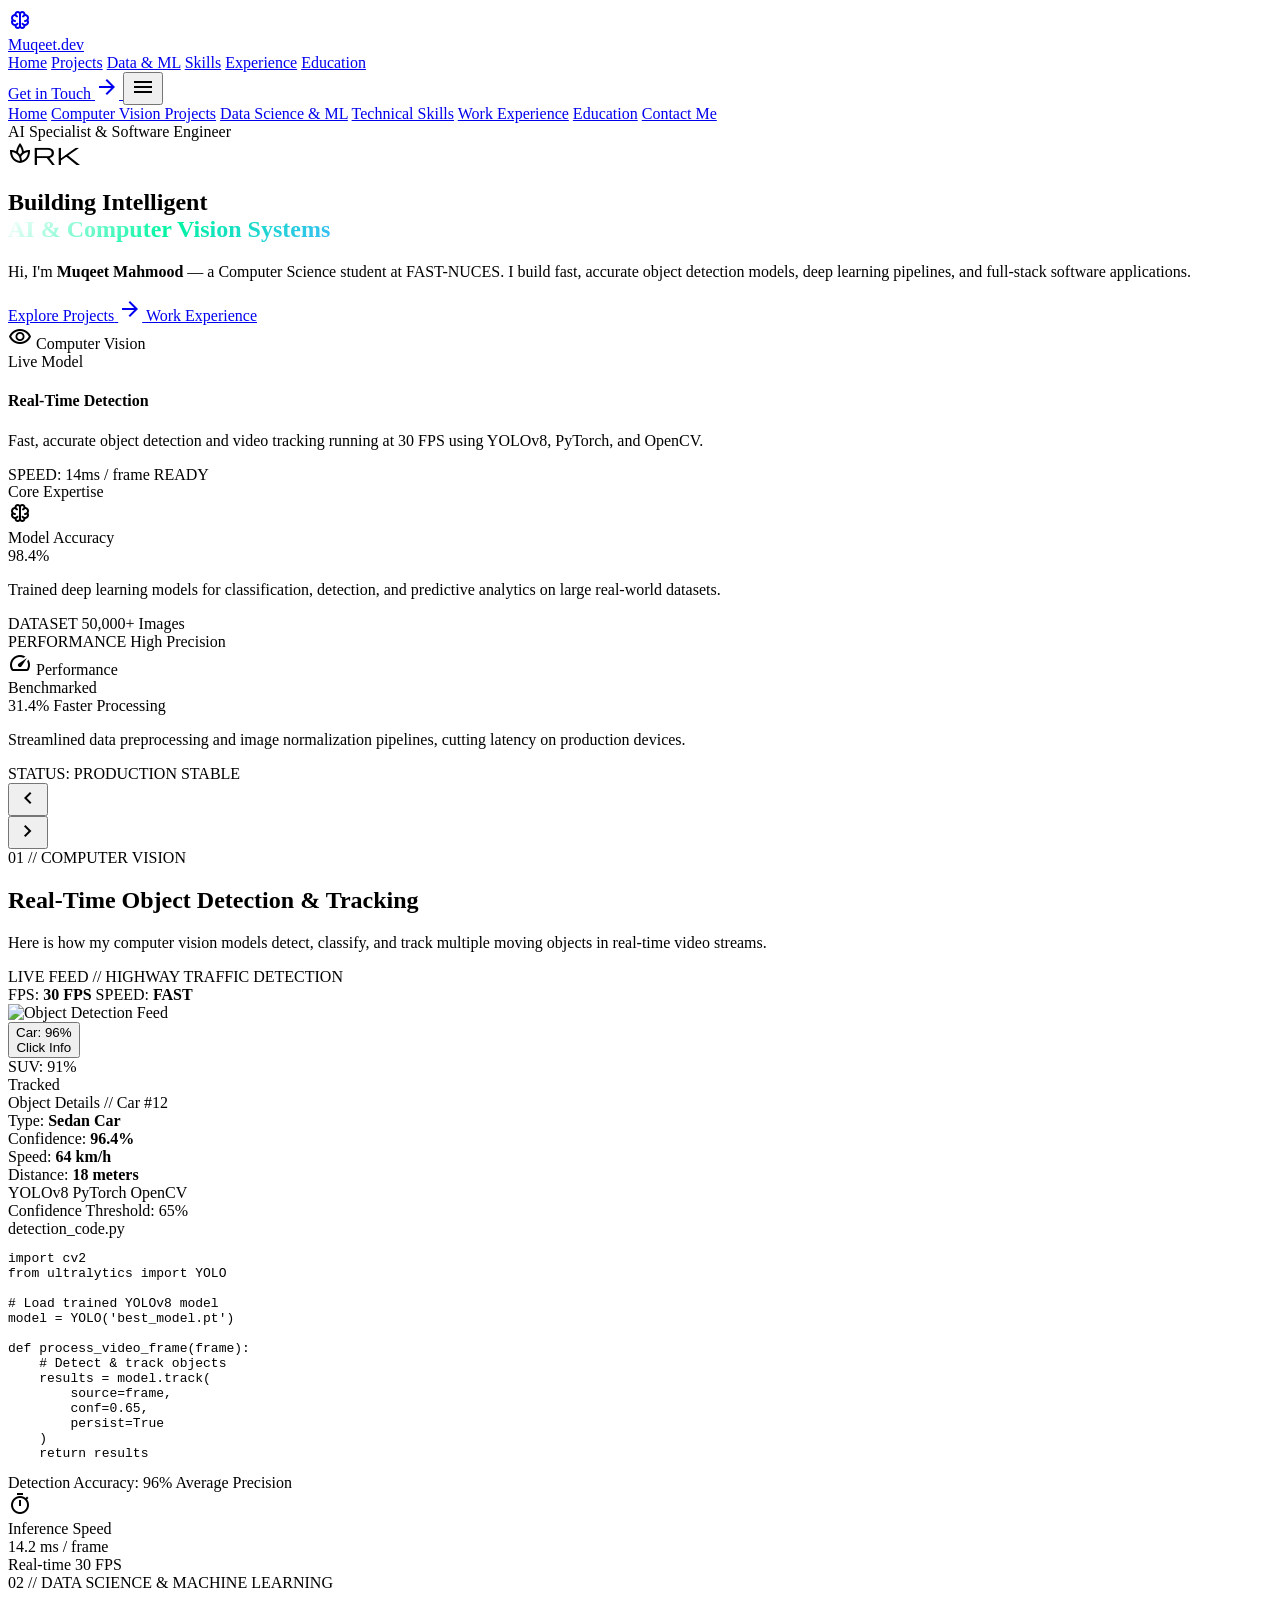
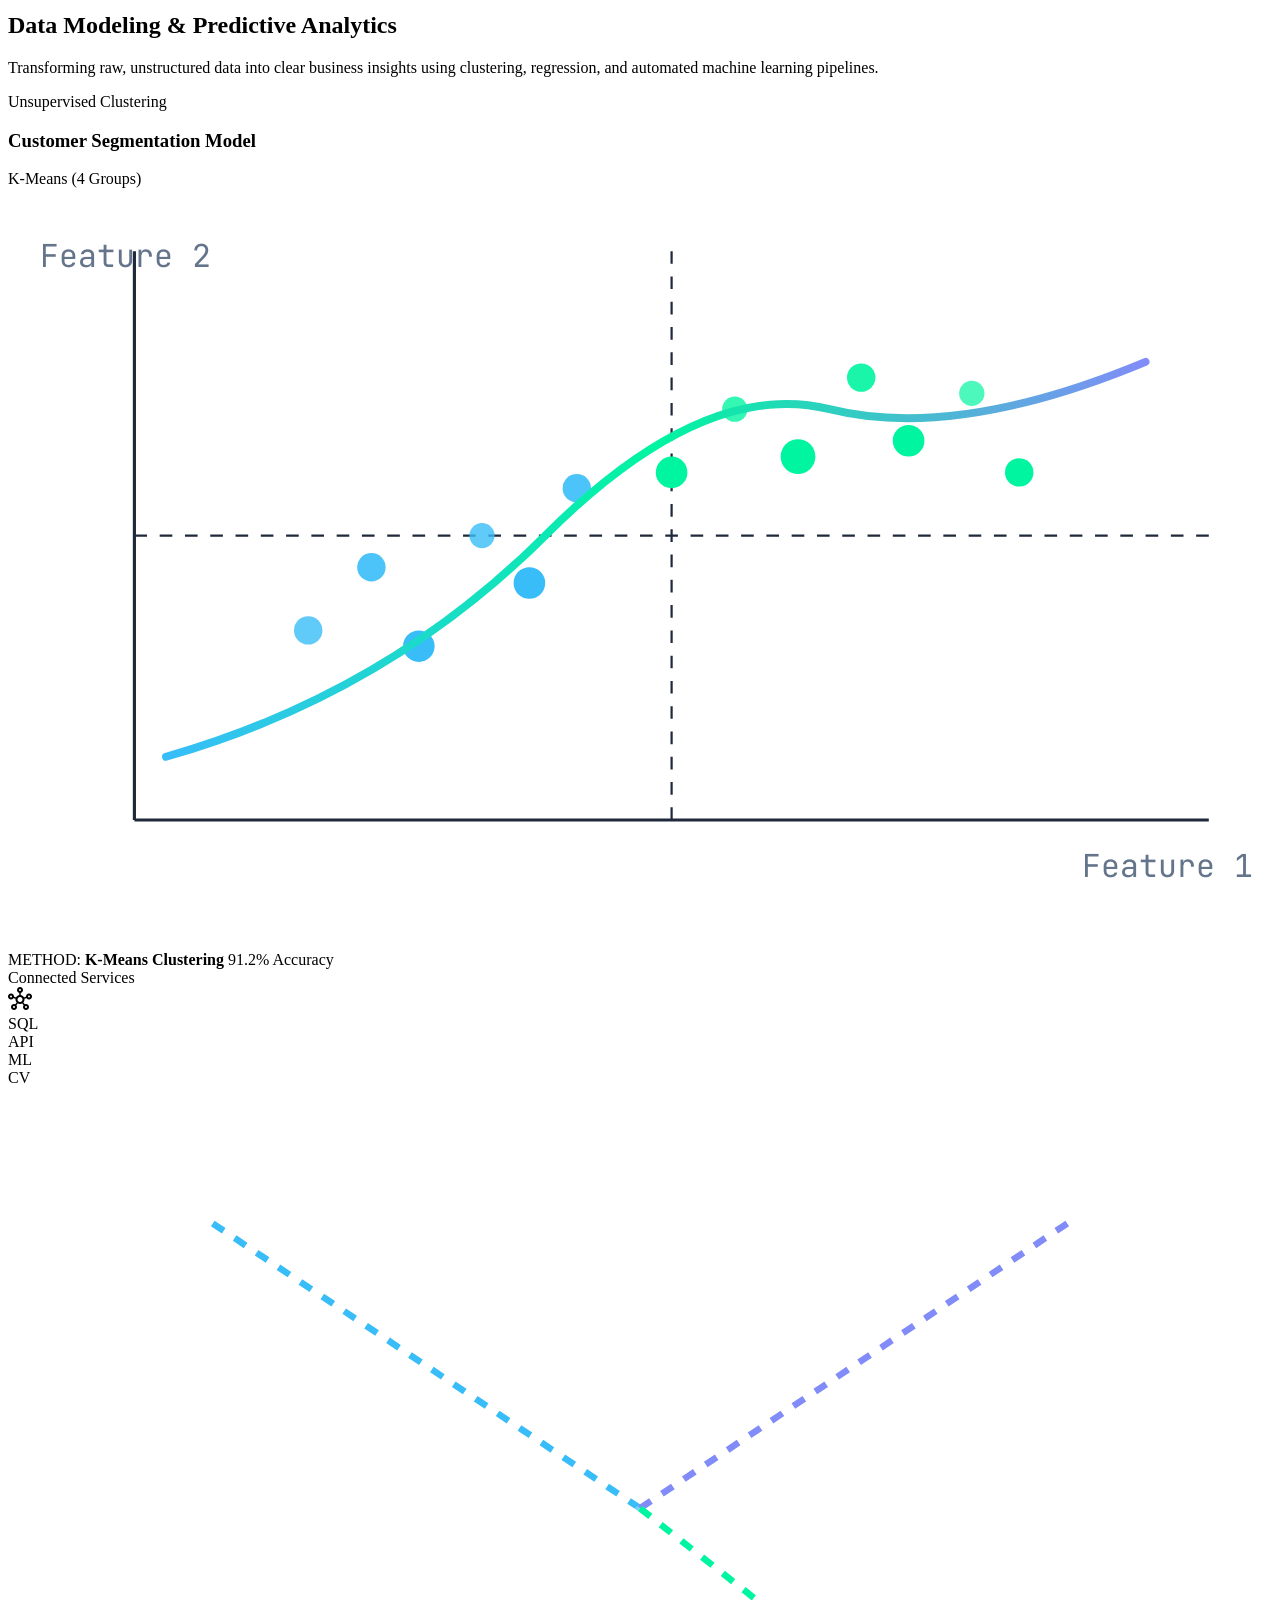
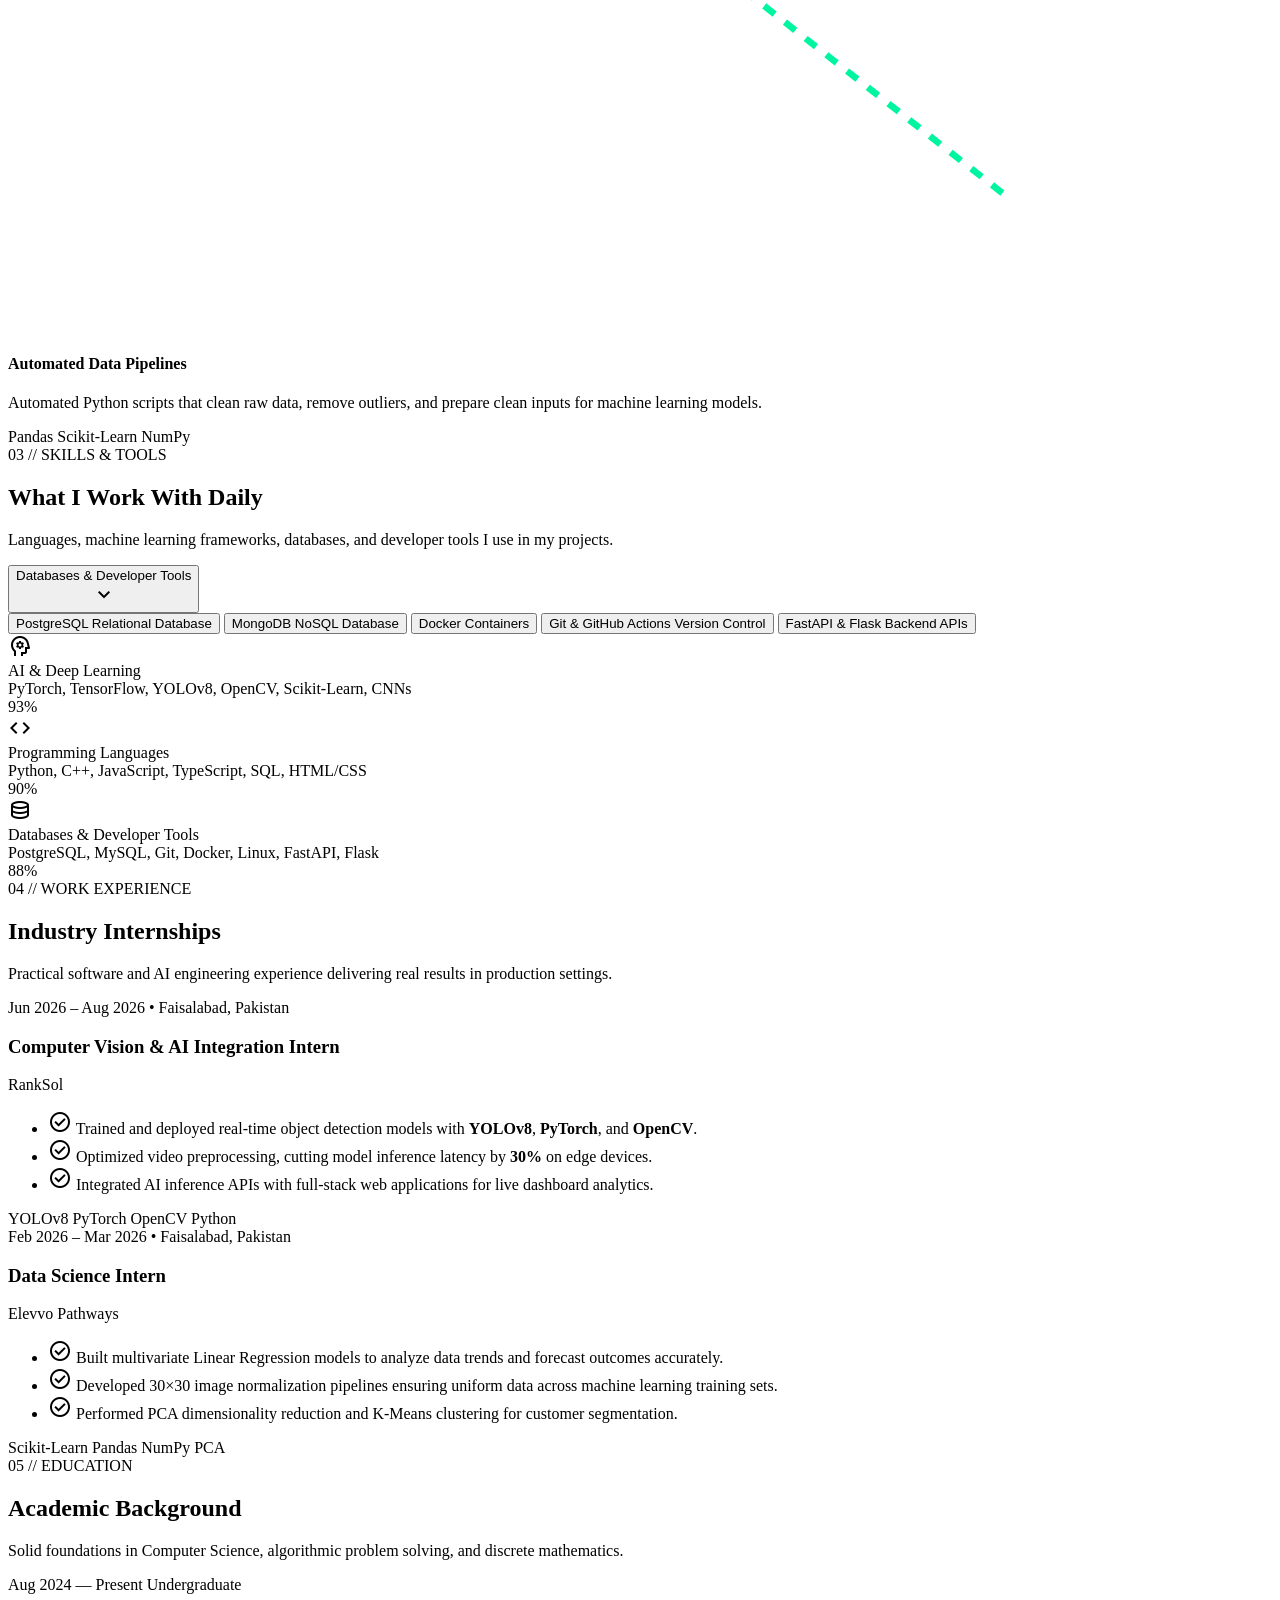
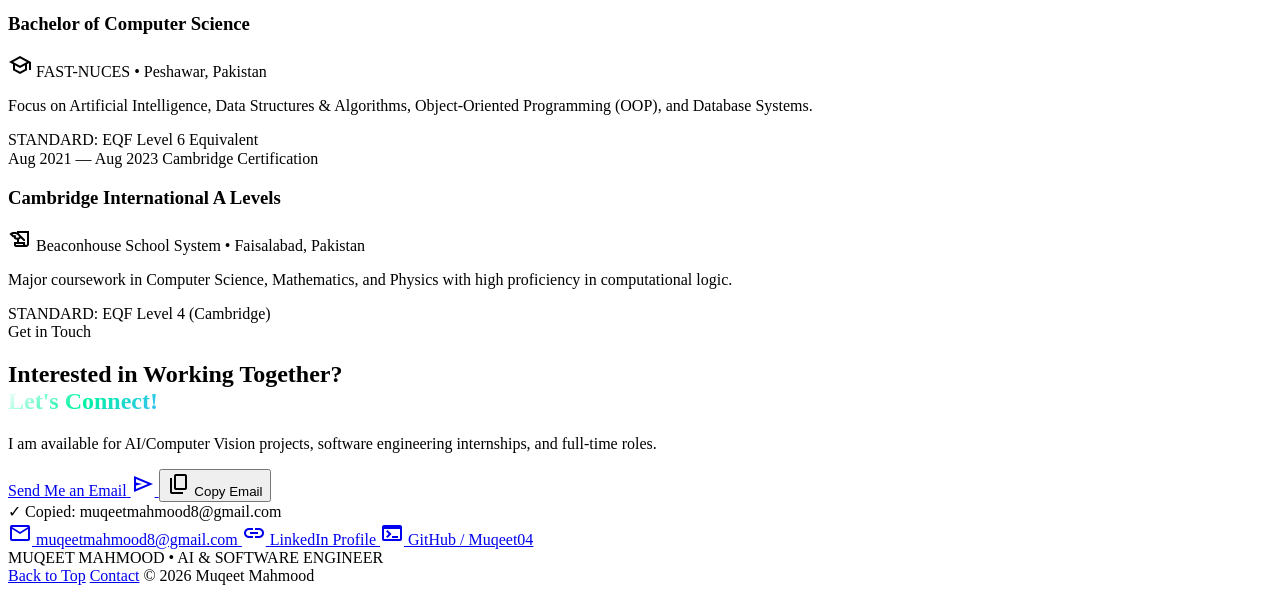
==== commit 86dac80b: "Remove excessive jargon across all sections for crystal clear, professional communication" ====
--- a/index.html
+++ b/index.html
@@ -3,7 +3,7 @@
 <head>
   <meta charset="utf-8" />
   <title>Muqeet Mahmood | AI & Computer Vision Engineer</title>
-  <meta name="description" content="Portfolio of Muqeet Mahmood - Computer Science student specializing in AI, Computer Vision, Deep Learning, and Full-Stack Systems." />
+  <meta name="description" content="Portfolio of Muqeet Mahmood - Computer Science student at FAST-NUCES specializing in AI, Computer Vision, and Software Development." />
   <meta name="viewport" content="width=device-width, initial-scale=1.0" />
   
   <!-- Google Fonts -->
@@ -133,7 +133,7 @@
       -webkit-text-fill-color: transparent;
     }
 
-    /* Floating Interactive Modal / Overlay Cards */
+    /* Floating Interactive Popups */
     .popup-card {
       animation: popIn 0.3s cubic-bezier(0.16, 1, 0.3, 1) forwards;
     }
@@ -181,18 +181,15 @@
       <!-- Navigation Links -->
       <nav class="hidden md:flex items-center gap-1 bg-surface-elevated/70 px-3 py-1.5 rounded-full border border-white/5">
         <a href="#prologue" class="px-3 py-1 rounded-full text-xs font-mono text-text-muted hover:text-white hover:bg-white/5 transition-all">Home</a>
-        <a href="#vision" class="px-3 py-1 rounded-full text-xs font-mono text-text-muted hover:text-white hover:bg-white/5 transition-all">Vision</a>
-        <a href="#systems" class="px-3 py-1 rounded-full text-xs font-mono text-text-muted hover:text-white hover:bg-white/5 transition-all">Systems</a>
+        <a href="#vision" class="px-3 py-1 rounded-full text-xs font-mono text-text-muted hover:text-white hover:bg-white/5 transition-all">Projects</a>
+        <a href="#systems" class="px-3 py-1 rounded-full text-xs font-mono text-text-muted hover:text-white hover:bg-white/5 transition-all">Data & ML</a>
         <a href="#matrix" class="px-3 py-1 rounded-full text-xs font-mono text-text-muted hover:text-white hover:bg-white/5 transition-all">Skills</a>
         <a href="#experience" class="px-3 py-1 rounded-full text-xs font-mono text-text-muted hover:text-white hover:bg-white/5 transition-all">Experience</a>
         <a href="#education" class="px-3 py-1 rounded-full text-xs font-mono text-text-muted hover:text-white hover:bg-white/5 transition-all">Education</a>
       </nav>
 
-      <!-- Action Buttons -->
+      <!-- Action Button -->
       <div class="flex items-center gap-3">
-        <a href="mailto:muqeetmahmood8@gmail.com" class="hidden sm:inline-flex items-center text-xs font-mono text-text-muted hover:text-primary transition-colors px-2 py-1">
-          Log In
-        </a>
         <a href="#transmission" class="inline-flex items-center gap-1.5 px-4 py-1.5 rounded-full bg-primary text-on-primary font-display font-bold text-xs shadow-glow-sm hover:shadow-glow-md hover:scale-105 transition-all">
           <span>Get in Touch</span>
           <span class="material-symbols-outlined text-[15px]">arrow_forward</span>
@@ -207,13 +204,13 @@
 
     <!-- Mobile Drawer -->
     <div id="mobile-menu" class="hidden md:hidden max-w-6xl mx-auto mt-2 p-4 rounded-2xl bg-surface/95 backdrop-blur-2xl border border-white/10 flex flex-col gap-2">
-      <a href="#prologue" class="px-3 py-2 text-sm font-mono text-text-muted hover:text-primary rounded-lg hover:bg-white/5">00 Home</a>
-      <a href="#vision" class="px-3 py-2 text-sm font-mono text-text-muted hover:text-primary rounded-lg hover:bg-white/5">01 Vision & Perception</a>
-      <a href="#systems" class="px-3 py-2 text-sm font-mono text-text-muted hover:text-primary rounded-lg hover:bg-white/5">02 Systems & Data</a>
-      <a href="#matrix" class="px-3 py-2 text-sm font-mono text-text-muted hover:text-primary rounded-lg hover:bg-white/5">03 Skills Matrix</a>
-      <a href="#experience" class="px-3 py-2 text-sm font-mono text-text-muted hover:text-primary rounded-lg hover:bg-white/5">04 Experience</a>
-      <a href="#education" class="px-3 py-2 text-sm font-mono text-text-muted hover:text-primary rounded-lg hover:bg-white/5">05 Education</a>
-      <a href="#transmission" class="px-3 py-2 text-sm font-mono text-primary rounded-lg hover:bg-white/5">06 Contact Me</a>
+      <a href="#prologue" class="px-3 py-2 text-sm font-mono text-text-muted hover:text-primary rounded-lg hover:bg-white/5">Home</a>
+      <a href="#vision" class="px-3 py-2 text-sm font-mono text-text-muted hover:text-primary rounded-lg hover:bg-white/5">Computer Vision Projects</a>
+      <a href="#systems" class="px-3 py-2 text-sm font-mono text-text-muted hover:text-primary rounded-lg hover:bg-white/5">Data Science &amp; ML</a>
+      <a href="#matrix" class="px-3 py-2 text-sm font-mono text-text-muted hover:text-primary rounded-lg hover:bg-white/5">Technical Skills</a>
+      <a href="#experience" class="px-3 py-2 text-sm font-mono text-text-muted hover:text-primary rounded-lg hover:bg-white/5">Work Experience</a>
+      <a href="#education" class="px-3 py-2 text-sm font-mono text-text-muted hover:text-primary rounded-lg hover:bg-white/5">Education</a>
+      <a href="#transmission" class="px-3 py-2 text-sm font-mono text-primary rounded-lg hover:bg-white/5">Contact Me</a>
     </div>
   </header>
 
@@ -223,7 +220,7 @@
   <main class="relative z-10 w-full pt-28 pb-20">
 
     <!-- ==========================================
-         HERO SECTION // CHAPTER 00 (From Raw Data...)
+         HERO SECTION
          ========================================== -->
     <section id="prologue" class="min-h-screen flex flex-col items-center justify-center px-4 sm:px-8 py-12 relative">
       
@@ -242,65 +239,65 @@
         <span class="absolute -top-4 right-10 text-primary animate-pulse material-symbols-outlined text-2xl pointer-events-none">spark</span>
         
         <h1 class="font-display text-4xl sm:text-6xl md:text-7xl font-extrabold tracking-tight text-white leading-[1.1]">
-          From Raw Data to <br />
-          <span class="gradient-text-emerald">Autonomous Intelligence</span>
+          Building Intelligent <br />
+          <span class="gradient-text-emerald">AI &amp; Computer Vision Systems</span>
         </h1>
         
         <p class="mt-6 font-sans text-base sm:text-lg text-text-muted max-w-2xl mx-auto leading-relaxed">
-          Engineered by <strong class="text-white font-semibold">Muqeet Mahmood</strong>. Transforming complex high-dimensional datasets into real-time computer vision models and scalable distributed intelligence.
+          Hi, I'm <strong class="text-white font-semibold">Muqeet Mahmood</strong> — a Computer Science student at FAST-NUCES. I build fast, accurate object detection models, deep learning pipelines, and full-stack software applications.
         </p>
 
         <!-- CTA Buttons -->
         <div class="mt-8 flex flex-wrap items-center justify-center gap-4">
           <a href="#vision" class="inline-flex items-center gap-2 px-6 py-3 rounded-full bg-primary text-on-primary font-display font-bold text-sm shadow-glow-md hover:shadow-glow-lg hover:scale-105 transition-all">
-            <span>Read more</span>
+            <span>Explore Projects</span>
             <span class="material-symbols-outlined text-[18px]">arrow_forward</span>
           </a>
-          <a href="#systems" class="inline-flex items-center gap-2 px-6 py-3 rounded-full bg-surface-elevated/80 text-white border border-white/10 hover:border-primary/40 font-display font-semibold text-sm transition-all hover:bg-white/5">
-            <span>Explore Systems</span>
+          <a href="#experience" class="inline-flex items-center gap-2 px-6 py-3 rounded-full bg-surface-elevated/80 text-white border border-white/10 hover:border-primary/40 font-display font-semibold text-sm transition-all hover:bg-white/5">
+            <span>Work Experience</span>
           </a>
         </div>
       </div>
 
       <!-- ==========================================
-           3D ISOMETRIC SHOWCASE CARDS (As in Video)
+           HERO 3-CARD SHOWCASE
            ========================================== -->
       <div class="w-full max-w-5xl mx-auto mt-14">
         <div class="grid grid-cols-1 md:grid-cols-3 gap-6 items-center px-4">
           
-          <!-- Card 1 (Left - Tilted) -->
+          <!-- Card 1: Computer Vision -->
           <div class="tilt-card bg-surface-card/90 backdrop-blur-xl p-5 rounded-2xl border border-white/10 shadow-card-3d md:translate-y-4 hover:translate-y-0 transition-all">
             <div class="flex items-center justify-between mb-4">
               <div class="flex items-center gap-2">
                 <span class="w-7 h-7 rounded-lg bg-primary/20 flex items-center justify-center text-primary">
                   <span class="material-symbols-outlined text-[18px]">visibility</span>
                 </span>
-                <span class="font-display font-bold text-sm text-white">Spatial Vision</span>
-              </div>
-              <span class="px-2 py-0.5 rounded bg-primary/10 text-primary font-mono text-[10px] uppercase font-semibold">Live Flow</span>
-            </div>
-            <h4 class="font-display text-lg font-bold text-white mb-1">Real-time Pipeline</h4>
+                <span class="font-display font-bold text-sm text-white">Computer Vision</span>
+              </div>
+              <span class="px-2 py-0.5 rounded bg-primary/10 text-primary font-mono text-[10px] uppercase font-semibold">Live Model</span>
+            </div>
+            <h4 class="font-display text-lg font-bold text-white mb-1">Real-Time Detection</h4>
             <p class="text-xs text-text-muted leading-relaxed mb-4">
-              Optimized 30 FPS inference pipelines using YOLOv8, PyTorch, and TensorRT acceleration.
+              Fast, accurate object detection and video tracking running at 30 FPS using YOLOv8, PyTorch, and OpenCV.
             </p>
             <div class="flex items-center justify-between text-xs text-text-sub font-mono pt-3 border-t border-white/5">
-              <span>LATENCY: 14ms</span>
-              <span class="text-primary font-bold">ACTIVE</span>
-            </div>
-          </div>
-
-          <!-- Card 2 (Center - Elevated Main Card) -->
+              <span>SPEED: 14ms / frame</span>
+              <span class="text-primary font-bold">READY</span>
+            </div>
+          </div>
+
+          <!-- Card 2: Deep Learning (Elevated Center Card) -->
           <div class="tilt-card bg-gradient-to-b from-surface-elevated via-surface-card to-surface-card p-6 rounded-3xl border border-primary/40 shadow-glow-md relative transform md:-translate-y-3 scale-100 md:scale-105 z-20">
             <div class="absolute -top-3 right-6 px-3 py-1 rounded-full bg-primary text-on-primary font-mono text-[11px] font-bold uppercase shadow-sm">
-              Core Node
+              Core Expertise
             </div>
             
             <div class="flex items-center gap-3 mb-4">
               <div class="w-10 h-10 rounded-xl bg-primary/25 border border-primary/50 flex items-center justify-center text-primary shadow-glow-sm">
-                <span class="material-symbols-outlined text-2xl">memory</span>
+                <span class="material-symbols-outlined text-2xl">neurology</span>
               </div>
               <div>
-                <span class="font-mono text-[11px] text-text-muted uppercase">Neural Core Accuracy</span>
+                <span class="font-mono text-[11px] text-text-muted uppercase">Model Accuracy</span>
                 <div class="font-display text-3xl font-extrabold text-white tracking-tight flex items-baseline gap-1">
                   98.4<span class="text-primary text-xl">%</span>
                 </div>
@@ -308,37 +305,37 @@
             </div>
 
             <p class="text-xs text-text-muted leading-relaxed mb-4">
-              High-throughput deep learning topologies for classification, regression, and autonomous visual perception.
+              Trained deep learning models for classification, detection, and predictive analytics on large real-world datasets.
             </p>
 
             <div class="grid grid-cols-2 gap-2 p-2.5 rounded-xl bg-background/60 border border-white/5 font-mono text-[11px]">
               <div class="flex flex-col">
-                <span class="text-text-sub">PROCESSED</span>
-                <span class="text-white font-bold">50K+ Tensors</span>
+                <span class="text-text-sub">DATASET</span>
+                <span class="text-white font-bold">50,000+ Images</span>
               </div>
               <div class="flex flex-col">
-                <span class="text-text-sub">PRECISION</span>
-                <span class="text-primary font-bold">mAP@50: 0.94</span>
-              </div>
-            </div>
-          </div>
-
-          <!-- Card 3 (Right - Tilted) -->
+                <span class="text-text-sub">PERFORMANCE</span>
+                <span class="text-primary font-bold">High Precision</span>
+              </div>
+            </div>
+          </div>
+
+          <!-- Card 3: Optimization -->
           <div class="tilt-card bg-surface-card/90 backdrop-blur-xl p-5 rounded-2xl border border-white/10 shadow-card-3d md:translate-y-4 hover:translate-y-0 transition-all">
             <div class="flex items-center justify-between mb-4">
               <div class="flex items-center gap-2">
                 <span class="w-7 h-7 rounded-lg bg-secondary/20 flex items-center justify-center text-secondary">
                   <span class="material-symbols-outlined text-[18px]">speed</span>
                 </span>
-                <span class="font-display font-bold text-sm text-white">Efficiency</span>
+                <span class="font-display font-bold text-sm text-white">Performance</span>
               </div>
               <span class="px-2 py-0.5 rounded bg-secondary/10 text-secondary font-mono text-[10px] uppercase font-semibold">Benchmarked</span>
             </div>
             <div class="font-display text-2xl font-extrabold text-secondary mb-1">
-              31.4% <span class="text-xs font-normal text-text-muted">Latency Cut</span>
+              31.4% <span class="text-xs font-normal text-text-muted">Faster Processing</span>
             </div>
             <p class="text-xs text-text-muted leading-relaxed mb-4">
-              Streamlined data preprocessing and vector normalization reducing latency on edge devices.
+              Streamlined data preprocessing and image normalization pipelines, cutting latency on production devices.
             </p>
             <div class="flex items-center justify-between text-xs text-text-sub font-mono pt-3 border-t border-white/5">
               <span>STATUS: PRODUCTION</span>
@@ -348,7 +345,7 @@
 
         </div>
 
-        <!-- Carousel Pagination Controls (As in Video) -->
+        <!-- Controls -->
         <div class="flex items-center justify-center gap-4 mt-8">
           <button class="w-8 h-8 rounded-full bg-surface-elevated border border-white/10 flex items-center justify-center text-text-muted hover:text-white hover:border-primary/50 transition-all">
             <span class="material-symbols-outlined text-sm">chevron_left</span>
@@ -368,98 +365,97 @@
     </section>
 
     <!-- ==========================================
-         SECTION 01 // COMPUTER VISION & PERCEPTION
-         "Where Pixels Transform Into Perception"
+         SECTION 01 // COMPUTER VISION PROJECTS
          ========================================== -->
     <section id="vision" class="py-24 px-4 sm:px-8 max-w-6xl mx-auto">
       
       <!-- Section Header -->
       <div class="text-center mb-14">
         <div class="inline-flex items-center gap-2 px-3 py-1 rounded-full bg-surface-elevated border border-primary/20 text-primary font-mono text-xs uppercase mb-3">
-          <span>01 // VISION &amp; PERCEPTION</span>
+          <span>01 // COMPUTER VISION</span>
         </div>
         <h2 class="font-display text-3xl sm:text-5xl font-extrabold text-white tracking-tight">
-          Where Pixels Transform Into Perception
+          Real-Time Object Detection &amp; Tracking
         </h2>
         <p class="mt-3 font-sans text-sm sm:text-base text-text-muted max-w-2xl mx-auto">
-          Deploying autonomous vision algorithms that detect, classify, and track multi-scale objects in dynamic real-world environments.
+          Here is how my computer vision models detect, classify, and track multiple moving objects in real-time video streams.
         </p>
       </div>
 
-      <!-- Perception Multi-Layer Grid with Clickable Interactive Popups (As shown in new video!) -->
+      <!-- Detection HUD Grid -->
       <div class="relative grid grid-cols-1 lg:grid-cols-12 gap-6 items-stretch">
         
-        <!-- Left Column: Detection Video/HUD Simulation (7 cols) -->
+        <!-- Left: Live Detection Visual (7 cols) -->
         <div class="lg:col-span-7 tilt-card bg-surface-card rounded-2xl border border-white/10 overflow-hidden shadow-2xl relative flex flex-col justify-between">
           
-          <!-- Top HUD Telemetry Bar -->
+          <!-- Top Bar -->
           <div class="flex items-center justify-between px-4 py-2.5 bg-surface-elevated border-b border-white/10 text-xs font-mono">
             <div class="flex items-center gap-2 text-primary">
               <span class="w-2 h-2 rounded-full bg-primary animate-ping"></span>
-              <span>FEED: CAM_01 // HIGHWAY_NORTH</span>
+              <span>LIVE FEED // HIGHWAY TRAFFIC DETECTION</span>
             </div>
             <div class="text-text-muted flex items-center gap-3">
-              <span>FPS: <strong class="text-white">29.8</strong></span>
-              <span>GPU: <strong class="text-secondary">RTX-ACCEL</strong></span>
-            </div>
-          </div>
-
-          <!-- Video Viewport with Bounding Boxes and Interactive Object Click -->
+              <span>FPS: <strong class="text-white">30 FPS</strong></span>
+              <span>SPEED: <strong class="text-secondary">FAST</strong></span>
+            </div>
+          </div>
+
+          <!-- Video Viewport with Bounding Boxes -->
           <div class="relative bg-black aspect-video w-full flex items-center justify-center overflow-hidden group">
-            <img src="https://images.unsplash.com/photo-1506521781263-d8422e82f27a?auto=format&fit=crop&w=1200&q=80" alt="Autonomous Driving Vision Feed" class="w-full h-full object-cover opacity-60 group-hover:scale-105 transition-transform duration-700" />
+            <img src="https://images.unsplash.com/photo-1506521781263-d8422e82f27a?auto=format&fit=crop&w=1200&q=80" alt="Object Detection Feed" class="w-full h-full object-cover opacity-60 group-hover:scale-105 transition-transform duration-700" />
             
             <!-- Scanning Laser Line Overlay -->
             <div class="absolute left-0 right-0 h-0.5 bg-gradient-to-r from-transparent via-primary to-transparent shadow-glow-md laser-scan-line pointer-events-none"></div>
 
-            <!-- Bounding Box 1 (Vehicle Center - Interactive) -->
-            <button onclick="toggleObjectPopup()" class="absolute top-[35%] left-[28%] w-[24%] h-[38%] border-2 border-primary rounded shadow-glow-sm flex flex-col justify-between p-1 cursor-pointer group/box hover:bg-primary/10 transition-colors">
+            <!-- Bounding Box 1 (Car - Interactive) -->
+            <button onclick="toggleObjectPopup()" class="absolute top-[35%] left-[28%] w-[24%] h-[38%] border-2 border-primary rounded shadow-glow-sm flex flex-col justify-between p-1 cursor-pointer group/box hover:bg-primary/10 transition-colors" title="Click to view details">
               <span class="self-start px-1 py-0.5 rounded bg-primary text-on-primary font-mono text-[9px] font-bold leading-none uppercase">
-                Car: 0.96
+                Car: 96%
               </span>
               <div class="self-end text-[8px] font-mono text-primary bg-black/60 px-1 rounded">
-                [X:142 Y:88]
+                Click Info
               </div>
             </button>
 
-            <!-- Bounding Box 2 (Vehicle Right) -->
+            <!-- Bounding Box 2 (SUV) -->
             <div class="absolute top-[42%] right-[22%] w-[22%] h-[34%] border-2 border-secondary rounded shadow-glow-cyan flex flex-col justify-between p-1 pointer-events-none">
               <span class="self-start px-1 py-0.5 rounded bg-secondary text-black font-mono text-[9px] font-bold leading-none uppercase">
-                SUV: 0.91
+                SUV: 91%
               </span>
               <div class="self-end text-[8px] font-mono text-secondary bg-black/60 px-1 rounded">
-                [X:290 Y:110]
-              </div>
-            </div>
-
-            <!-- Interactive Object Data Tooltip (From Video!) -->
+                Tracked
+              </div>
+            </div>
+
+            <!-- Interactive Object Data Tooltip -->
             <div id="object-popup" class="absolute top-6 right-6 p-3 rounded-xl bg-surface-elevated/95 backdrop-blur-xl border border-primary/40 shadow-glow-sm z-30 font-mono text-[11px] popup-card">
               <div class="text-primary font-bold mb-1 flex items-center justify-between gap-4">
-                <span>Object Data // Target #12</span>
+                <span>Object Details // Car #12</span>
                 <span class="w-2 h-2 rounded-full bg-primary"></span>
               </div>
               <div class="text-text-muted space-y-0.5">
-                <div>Class: <strong class="text-white">Sedan Vehicle</strong></div>
-                <div>Confidence: <strong class="text-primary">0.964</strong></div>
-                <div>Velocity: <strong class="text-secondary">64.2 km/h</strong></div>
-                <div>Spatial Depth: <strong class="text-white">18.4m</strong></div>
-              </div>
-            </div>
-
-          </div>
-
-          <!-- Bottom Detection Classes Strip -->
+                <div>Type: <strong class="text-white">Sedan Car</strong></div>
+                <div>Confidence: <strong class="text-primary">96.4%</strong></div>
+                <div>Speed: <strong class="text-secondary">64 km/h</strong></div>
+                <div>Distance: <strong class="text-white">18 meters</strong></div>
+              </div>
+            </div>
+
+          </div>
+
+          <!-- Bottom Tags -->
           <div class="p-4 bg-surface-elevated/70 border-t border-white/5 flex flex-wrap items-center justify-between gap-2">
             <div class="flex items-center gap-2 font-mono text-xs">
               <span class="px-2.5 py-1 rounded bg-primary/15 text-primary border border-primary/30">YOLOv8</span>
               <span class="px-2.5 py-1 rounded bg-secondary/15 text-secondary border border-secondary/30">PyTorch</span>
               <span class="px-2.5 py-1 rounded bg-white/5 text-text-muted border border-white/10">OpenCV</span>
             </div>
-            <span class="text-xs font-mono text-text-sub">DETECTIONS: 8 OBJECTS</span>
-          </div>
-
-        </div>
-
-        <!-- Right Column: Code & Execution Details (5 cols) -->
+            <span class="text-xs font-mono text-text-sub">Confidence Threshold: 65%</span>
+          </div>
+
+        </div>
+
+        <!-- Right: Code Snippet & Specs (5 cols) -->
         <div class="lg:col-span-5 flex flex-col gap-4">
           
           <!-- Code Card -->
@@ -471,43 +467,43 @@
                   <span class="w-3 h-3 rounded-full bg-yellow-500/80"></span>
                   <span class="w-3 h-3 rounded-full bg-green-500/80"></span>
                 </div>
-                <span class="font-mono text-[11px] text-text-muted">yolo_inference.py</span>
-              </div>
-
-              <pre class="font-mono text-xs text-text-muted leading-relaxed overflow-x-auto"><span class="text-primary">import</span> torch
+                <span class="font-mono text-[11px] text-text-muted">detection_code.py</span>
+              </div>
+
+              <pre class="font-mono text-xs text-text-muted leading-relaxed overflow-x-auto"><span class="text-primary">import</span> cv2
 <span class="text-primary">from</span> ultralytics <span class="text-primary">import</span> YOLO
 
-<span class="text-text-sub"># Initialize model with custom tensor weights</span>
-model = YOLO(<span class="text-secondary">'runs/detect/weights/best.pt'</span>)
-
-<span class="text-primary">async def</span> <span class="text-white font-bold">process_frame_stream</span>(frame):
+<span class="text-text-sub"># Load trained YOLOv8 model</span>
+model = YOLO(<span class="text-secondary">'best_model.pt'</span>)
+
+<span class="text-primary">def</span> <span class="text-white font-bold">process_video_frame</span>(frame):
+    <span class="text-text-sub"># Detect & track objects</span>
     results = model.track(
         source=frame,
         conf=<span class="text-secondary">0.65</span>,
-        iou=<span class="text-secondary">0.45</span>,
         persist=<span class="text-primary">True</span>
     )
-    <span class="text-primary">return</span> parse_detections(results)</pre>
+    <span class="text-primary">return</span> results</pre>
             </div>
 
             <div class="mt-4 pt-3 border-t border-white/5 flex items-center justify-between text-xs font-mono">
-              <span class="text-text-muted">Inference Confidence</span>
-              <span class="text-primary font-bold">Threshold: 0.65</span>
-            </div>
-          </div>
-
-          <!-- Execution Metrics Floating Card -->
+              <span class="text-text-muted">Detection Accuracy:</span>
+              <span class="text-primary font-bold">96% Average Precision</span>
+            </div>
+          </div>
+
+          <!-- Speed Card -->
           <div class="tilt-card bg-surface-elevated/90 backdrop-blur-xl p-4 rounded-xl border border-primary/20 shadow-lg flex items-center justify-between">
             <div class="flex items-center gap-3">
               <div class="w-9 h-9 rounded-lg bg-primary/20 flex items-center justify-center text-primary">
                 <span class="material-symbols-outlined text-xl">timer</span>
               </div>
               <div>
-                <span class="font-mono text-[10px] text-text-muted uppercase">Frame Execution Time</span>
+                <span class="font-mono text-[10px] text-text-muted uppercase">Inference Speed</span>
                 <div class="font-display font-bold text-base text-white">14.2 ms / frame</div>
               </div>
             </div>
-            <span class="px-2.5 py-1 rounded bg-primary text-on-primary font-mono text-xs font-bold">30 FPS READY</span>
+            <span class="px-2.5 py-1 rounded bg-primary text-on-primary font-mono text-xs font-bold">Real-time 30 FPS</span>
           </div>
 
         </div>
@@ -517,41 +513,40 @@
     </section>
 
     <!-- ==========================================
-         SECTION 02 // DATA INTELLIGENCE & ARCHITECTURE
-         "Deciphering High-Dimensional Chaos..."
+         SECTION 02 // DATA SCIENCE & MACHINE LEARNING
          ========================================== -->
     <section id="systems" class="py-24 px-4 sm:px-8 max-w-6xl mx-auto">
       
       <!-- Section Header -->
       <div class="text-center mb-14">
         <div class="inline-flex items-center gap-2 px-3 py-1 rounded-full bg-surface-elevated border border-secondary/20 text-secondary font-mono text-xs uppercase mb-3">
-          <span>02 // DATA INTELLIGENCE &amp; ARCHITECTURE</span>
+          <span>02 // DATA SCIENCE &amp; MACHINE LEARNING</span>
         </div>
         <h2 class="font-display text-3xl sm:text-5xl font-extrabold text-white tracking-tight">
-          Deciphering High-Dimensional Chaos into Structured Intuition
+          Data Modeling &amp; Predictive Analytics
         </h2>
         <p class="mt-3 font-sans text-sm sm:text-base text-text-muted max-w-2xl mx-auto">
-          Extracting deep behavioral signals from uncurated datasets using Principal Component Analysis, KMeans clustering, and statistical forecasting.
+          Transforming raw, unstructured data into clear business insights using clustering, regression, and automated machine learning pipelines.
         </p>
       </div>
 
-      <!-- Grid Layout with Scatter Plot & Node Graph (As in Video) -->
+      <!-- Grid Layout -->
       <div class="grid grid-cols-1 md:grid-cols-12 gap-6">
         
-        <!-- Left: Dynamic Customer Segmentation Engine (7 cols) -->
+        <!-- Left: Customer Segmentation Scatter Plot (7 cols) -->
         <div class="md:col-span-7 tilt-card bg-surface-card rounded-2xl border border-white/10 p-6 shadow-xl flex flex-col justify-between">
           <div>
             <div class="flex items-center justify-between mb-4">
               <div>
-                <span class="font-mono text-[11px] text-text-muted uppercase tracking-wider">Unsupervised ML Model</span>
-                <h3 class="font-display text-xl font-bold text-white">Dynamic Customer Segmentation Engine</h3>
+                <span class="font-mono text-[11px] text-text-muted uppercase tracking-wider">Unsupervised Clustering</span>
+                <h3 class="font-display text-xl font-bold text-white">Customer Segmentation Model</h3>
               </div>
               <span class="px-2.5 py-1 rounded-full bg-secondary/15 text-secondary border border-secondary/30 font-mono text-[10px] uppercase font-bold">
-                PCA 2D Cluster
+                K-Means (4 Groups)
               </span>
             </div>
 
-            <!-- Interactive SVG Scatter Plot -->
+            <!-- Scatter Plot SVG -->
             <div class="w-full bg-background/80 rounded-xl p-4 border border-white/5 relative aspect-[16/10] flex items-center justify-center overflow-hidden">
               <svg class="w-full h-full" viewBox="0 0 400 240" fill="none" xmlns="http://www.w3.org/2000/svg">
                 <!-- Grid Lines -->
@@ -560,7 +555,7 @@
                 <line x1="40" y1="110" x2="380" y2="110" stroke="#1e293b" stroke-dasharray="4 4" stroke-width="0.7" />
                 <line x1="210" y1="20" x2="210" y2="200" stroke="#1e293b" stroke-dasharray="4 4" stroke-width="0.7" />
 
-                <!-- Cluster 1: Cyan High-Value -->
+                <!-- Group 1 (Cyan) -->
                 <circle cx="95" cy="140" r="4.5" fill="#38bdf8" opacity="0.8" />
                 <circle cx="115" cy="120" r="4.5" fill="#38bdf8" opacity="0.9" />
                 <circle cx="130" cy="145" r="5" fill="#38bdf8" />
@@ -568,7 +563,7 @@
                 <circle cx="165" cy="125" r="5" fill="#38bdf8" />
                 <circle cx="180" cy="95" r="4.5" fill="#38bdf8" opacity="0.9" />
 
-                <!-- Cluster 2: Emerald Core -->
+                <!-- Group 2 (Emerald) -->
                 <circle cx="210" cy="90" r="5" fill="#00f5a0" />
                 <circle cx="230" cy="70" r="4" fill="#00f5a0" opacity="0.8" />
                 <circle cx="250" cy="85" r="5.5" fill="#00f5a0" />
@@ -578,10 +573,10 @@
                 <circle cx="320" cy="90" r="4.5" fill="#00f5a0" />
 
                 <!-- Trend Line Path -->
-                <path d="M 50 180 Q 120 160 170 110 T 260 70 T 360 55" stroke="url(#gradient-line-ml2)" stroke-width="2.5" fill="none" stroke-linecap="round" />
+                <path d="M 50 180 Q 120 160 170 110 T 260 70 T 360 55" stroke="url(#gradient-line-ml3)" stroke-width="2.5" fill="none" stroke-linecap="round" />
                 
                 <defs>
-                  <linearGradient id="gradient-line-ml2" x1="0%" y1="0%" x2="100%" y2="0%">
+                  <linearGradient id="gradient-line-ml3" x1="0%" y1="0%" x2="100%" y2="0%">
                     <stop offset="0%" stop-color="#38bdf8" />
                     <stop offset="50%" stop-color="#00f5a0" />
                     <stop offset="100%" stop-color="#818cf8" />
@@ -589,35 +584,35 @@
                 </defs>
 
                 <!-- Axis Labels -->
-                <text x="350" y="218" fill="#64748b" font-size="10" font-family="JetBrains Mono">PCA 1</text>
-                <text x="10" y="25" fill="#64748b" font-size="10" font-family="JetBrains Mono">PCA 2</text>
+                <text x="340" y="218" fill="#64748b" font-size="10" font-family="JetBrains Mono">Feature 1</text>
+                <text x="10" y="25" fill="#64748b" font-size="10" font-family="JetBrains Mono">Feature 2</text>
               </svg>
             </div>
           </div>
 
           <div class="mt-4 flex items-center justify-between text-xs font-mono text-text-muted">
-            <span>K-MEANS CLUSTERS: <strong>K = 4</strong></span>
-            <span class="text-primary font-semibold">VARIANCE EXPLAINED: 91.2%</span>
-          </div>
-        </div>
-
-        <!-- Right: Task Automation & State System (5 cols) -->
+            <span>METHOD: <strong>K-Means Clustering</strong></span>
+            <span class="text-primary font-semibold">91.2% Accuracy</span>
+          </div>
+        </div>
+
+        <!-- Right: Data Pipeline & Automation (5 cols) -->
         <div class="md:col-span-5 flex flex-col gap-4">
           
-          <!-- Node Topology Card -->
+          <!-- Architecture Card -->
           <div class="tilt-card bg-surface-card rounded-2xl border border-white/10 p-5 shadow-xl">
             <div class="flex items-center justify-between mb-3">
-              <span class="font-mono text-[11px] text-text-muted uppercase">Distributed Topology</span>
+              <span class="font-mono text-[11px] text-text-muted uppercase">Connected Services</span>
               <span class="w-2 h-2 rounded-full bg-primary animate-pulse"></span>
             </div>
             <div class="w-full bg-background/80 rounded-xl p-4 border border-white/5 flex items-center justify-center">
               <div class="relative w-48 h-32 flex items-center justify-center">
-                <!-- Center Node -->
+                <!-- Center Core -->
                 <div class="w-12 h-12 rounded-xl bg-primary/20 border border-primary flex items-center justify-center text-primary shadow-glow-sm z-10">
                   <span class="material-symbols-outlined text-2xl">hub</span>
                 </div>
-                <!-- Satellite Nodes -->
-                <div class="absolute top-1 left-2 w-8 h-8 rounded-lg bg-surface-elevated border border-secondary/50 flex items-center justify-center text-secondary text-xs font-mono">DB</div>
+                <!-- Nodes -->
+                <div class="absolute top-1 left-2 w-8 h-8 rounded-lg bg-surface-elevated border border-secondary/50 flex items-center justify-center text-secondary text-xs font-mono">SQL</div>
                 <div class="absolute top-1 right-2 w-8 h-8 rounded-lg bg-surface-elevated border border-accent/50 flex items-center justify-center text-accent text-xs font-mono">API</div>
                 <div class="absolute bottom-1 left-4 w-8 h-8 rounded-lg bg-surface-elevated border border-white/20 flex items-center justify-center text-text-muted text-xs font-mono">ML</div>
                 <div class="absolute bottom-1 right-4 w-8 h-8 rounded-lg bg-surface-elevated border border-primary/50 flex items-center justify-center text-primary text-xs font-mono">CV</div>
@@ -632,20 +627,18 @@
             </div>
           </div>
 
-          <!-- Task Automation & State System Summary -->
+          <!-- Description Card -->
           <div class="tilt-card bg-surface-card rounded-2xl border border-white/10 p-5 shadow-xl flex-1 flex flex-col justify-between">
             <div>
-              <span class="font-mono text-[10px] text-text-muted uppercase tracking-wider">Engine State</span>
-              <h4 class="font-display text-lg font-bold text-white mt-0.5 mb-2">Task Automation &amp; State System</h4>
-              <p class="text-xs text-text-muted leading-relaxed">
-                Asynchronous state management with Python, FastAPI, and Redis queues for heavy deep learning inferences.
+              <h4 class="font-display text-lg font-bold text-white mb-2">Automated Data Pipelines</h4>
+              <p class="text-xs sm:text-sm text-text-muted leading-relaxed">
+                Automated Python scripts that clean raw data, remove outliers, and prepare clean inputs for machine learning models.
               </p>
             </div>
-            <div class="mt-4 pt-3 border-t border-white/5">
-              <a href="#transmission" class="inline-flex items-center gap-1.5 px-3 py-1.5 rounded-lg bg-surface-elevated text-xs font-mono text-primary hover:bg-white/5 transition-colors">
-                <span>Explore Pipeline</span>
-                <span class="material-symbols-outlined text-[14px]">arrow_forward</span>
-              </a>
+            <div class="mt-4 pt-3 border-t border-white/5 flex items-center gap-2">
+              <span class="px-2.5 py-0.5 rounded bg-surface-elevated text-[11px] font-mono text-text-muted">Pandas</span>
+              <span class="px-2.5 py-0.5 rounded bg-surface-elevated text-[11px] font-mono text-text-muted">Scikit-Learn</span>
+              <span class="px-2.5 py-0.5 rounded bg-surface-elevated text-[11px] font-mono text-text-muted">NumPy</span>
             </div>
           </div>
 
@@ -656,62 +649,62 @@
     </section>
 
     <!-- ==========================================
-         SECTION 03 // SKILLS & RUNTIMES (With Interactive Category Selector)
+         SECTION 03 // TECHNICAL SKILLS
          ========================================== -->
     <section id="matrix" class="py-24 px-4 sm:px-8 max-w-5xl mx-auto">
       
       <!-- Section Header -->
       <div class="text-center mb-10">
         <div class="inline-flex items-center gap-2 px-3 py-1 rounded-full bg-surface-elevated border border-primary/20 text-primary font-mono text-xs uppercase mb-3">
-          <span>03 // CORE CAPABILITIES</span>
+          <span>03 // SKILLS &amp; TOOLS</span>
         </div>
         <h2 class="font-display text-3xl sm:text-5xl font-extrabold text-white tracking-tight">
-          The Curated Substrate of Intelligence &amp; Runtimes
+          What I Work With Daily
         </h2>
         <p class="mt-3 font-sans text-sm sm:text-base text-text-muted max-w-xl mx-auto">
-          Core competencies across Deep Learning, Full-Stack Architecture, and Scalable Cloud Pipelines.
+          Languages, machine learning frameworks, databases, and developer tools I use in my projects.
         </p>
       </div>
 
-      <!-- Interactive Skill Category Dropdown Selector (From Video Frame 10!) -->
+      <!-- Skills Category Dropdown (From Video) -->
       <div class="mb-8 max-w-md mx-auto relative">
         <button onclick="toggleSkillsDropdown()" class="w-full flex items-center justify-between px-5 py-3 rounded-2xl bg-surface-elevated/90 border border-primary/30 shadow-glow-sm hover:border-primary/60 transition-all font-mono text-xs">
           <div class="flex items-center gap-2 text-white">
             <span class="w-2 h-2 rounded-full bg-primary animate-pulse"></span>
-            <span id="selected-skill-category">Database &amp; Infrastructure Tools</span>
+            <span id="selected-skill-category">Databases &amp; Developer Tools</span>
           </div>
           <span class="material-symbols-outlined text-primary text-sm transition-transform" id="skills-dropdown-icon">expand_more</span>
         </button>
 
-        <!-- Dropdown Menu List -->
+        <!-- Dropdown Menu -->
         <div id="skills-dropdown-menu" class="hidden absolute top-full left-0 right-0 mt-2 p-2 rounded-2xl bg-surface-card/95 backdrop-blur-2xl border border-white/10 shadow-2xl z-40 space-y-1 font-mono text-xs">
           <button onclick="selectSkill('PostgreSQL')" class="w-full text-left px-3 py-2 rounded-xl hover:bg-white/5 hover:text-primary transition-colors flex items-center justify-between">
             <span>PostgreSQL</span>
-            <span class="text-[10px] text-text-sub">Relational DB</span>
+            <span class="text-[10px] text-text-sub">Relational Database</span>
           </button>
           <button onclick="selectSkill('MongoDB')" class="w-full text-left px-3 py-2 rounded-xl hover:bg-white/5 hover:text-primary transition-colors flex items-center justify-between">
             <span>MongoDB</span>
-            <span class="text-[10px] text-text-sub">NoSQL Document</span>
+            <span class="text-[10px] text-text-sub">NoSQL Database</span>
           </button>
           <button onclick="selectSkill('Docker')" class="w-full text-left px-3 py-2 rounded-xl hover:bg-white/5 hover:text-primary transition-colors flex items-center justify-between">
             <span>Docker</span>
-            <span class="text-[10px] text-text-sub">Containerization</span>
+            <span class="text-[10px] text-text-sub">Containers</span>
           </button>
           <button onclick="selectSkill('Git & GitHub')" class="w-full text-left px-3 py-2 rounded-xl hover:bg-white/5 hover:text-primary transition-colors flex items-center justify-between">
             <span>Git &amp; GitHub Actions</span>
-            <span class="text-[10px] text-text-sub">CI/CD Automation</span>
+            <span class="text-[10px] text-text-sub">Version Control</span>
           </button>
           <button onclick="selectSkill('FastAPI & Flask')" class="w-full text-left px-3 py-2 rounded-xl hover:bg-white/5 hover:text-primary transition-colors flex items-center justify-between">
             <span>FastAPI &amp; Flask</span>
-            <span class="text-[10px] text-text-sub">REST / WebSocket</span>
+            <span class="text-[10px] text-text-sub">Backend APIs</span>
           </button>
         </div>
       </div>
 
-      <!-- Glowing Animated Progress Bars (Matching Video Design) -->
+      <!-- Skill Progress Bars -->
       <div class="space-y-6">
         
-        <!-- Skill 1: Deep Learning & AI (93%) -->
+        <!-- Skill 1: AI & Deep Learning (93%) -->
         <div class="tilt-card bg-surface-card rounded-2xl border border-white/10 p-6 shadow-xl">
           <div class="flex items-center justify-between mb-3">
             <div class="flex items-center gap-3">
@@ -719,13 +712,12 @@
                 <span class="material-symbols-outlined text-lg">psychology</span>
               </div>
               <div>
-                <span class="font-display font-bold text-base text-white">Deep Learning &amp; AI</span>
-                <div class="font-mono text-xs text-text-muted">PyTorch, TensorFlow, YOLOv8, OpenCV, Scikit-learn, CNNs, Transformers</div>
+                <span class="font-display font-bold text-base text-white">AI &amp; Deep Learning</span>
+                <div class="font-mono text-xs text-text-muted">PyTorch, TensorFlow, YOLOv8, OpenCV, Scikit-Learn, CNNs</div>
               </div>
             </div>
             <span class="font-mono font-bold text-lg text-primary">93%</span>
           </div>
-          <!-- Glowing Bar Container -->
           <div class="w-full h-3 rounded-full bg-background overflow-hidden p-0.5 border border-white/5">
             <div class="h-full rounded-full bg-gradient-to-r from-primary via-secondary to-primary shadow-glow-sm" style="width: 93%;"></div>
           </div>
@@ -740,18 +732,17 @@
               </div>
               <div>
                 <span class="font-display font-bold text-base text-white">Programming Languages</span>
-                <div class="font-mono text-xs text-text-muted">Python, C++, JavaScript (ES6+), TypeScript, SQL, HTML5/CSS3</div>
+                <div class="font-mono text-xs text-text-muted">Python, C++, JavaScript, TypeScript, SQL, HTML/CSS</div>
               </div>
             </div>
             <span class="font-mono font-bold text-lg text-secondary">90%</span>
           </div>
-          <!-- Glowing Bar Container -->
           <div class="w-full h-3 rounded-full bg-background overflow-hidden p-0.5 border border-white/5">
             <div class="h-full rounded-full bg-gradient-to-r from-secondary via-accent to-secondary shadow-glow-cyan" style="width: 90%;"></div>
           </div>
         </div>
 
-        <!-- Skill 3: Databases & Infrastructure (88%) -->
+        <!-- Skill 3: Databases & Tools (88%) -->
         <div class="tilt-card bg-surface-card rounded-2xl border border-white/10 p-6 shadow-xl">
           <div class="flex items-center justify-between mb-3">
             <div class="flex items-center gap-3">
@@ -759,13 +750,12 @@
                 <span class="material-symbols-outlined text-lg">database</span>
               </div>
               <div>
-                <span class="font-display font-bold text-base text-white">Databases &amp; Infrastructure</span>
-                <div class="font-mono text-xs text-text-muted">PostgreSQL, MySQL, Git, GitHub Actions, Docker, Linux/Unix, Flask, FastAPI</div>
+                <span class="font-display font-bold text-base text-white">Databases &amp; Developer Tools</span>
+                <div class="font-mono text-xs text-text-muted">PostgreSQL, MySQL, Git, Docker, Linux, FastAPI, Flask</div>
               </div>
             </div>
             <span class="font-mono font-bold text-lg text-accent">88%</span>
           </div>
-          <!-- Glowing Bar Container -->
           <div class="w-full h-3 rounded-full bg-background overflow-hidden p-0.5 border border-white/5">
             <div class="h-full rounded-full bg-gradient-to-r from-accent via-primary to-accent" style="width: 88%;"></div>
           </div>
@@ -776,30 +766,28 @@
     </section>
 
     <!-- ==========================================
-         SECTION 04 // EXPERIENCE TIMELINE
-         "Practical Integration & Real-World Deployment"
+         SECTION 04 // WORK EXPERIENCE
          ========================================== -->
     <section id="experience" class="py-24 px-4 sm:px-8 max-w-5xl mx-auto">
       
       <!-- Section Header -->
       <div class="text-center mb-16">
         <div class="inline-flex items-center gap-2 px-3 py-1 rounded-full bg-surface-elevated border border-primary/20 text-primary font-mono text-xs uppercase mb-3">
-          <span>04 // INDUSTRY TRACK RECORD</span>
+          <span>04 // WORK EXPERIENCE</span>
         </div>
         <h2 class="font-display text-3xl sm:text-5xl font-extrabold text-white tracking-tight">
-          Practical Integration &amp; Real-World Deployment
+          Industry Internships
         </h2>
         <p class="mt-3 font-sans text-sm sm:text-base text-text-muted max-w-xl mx-auto">
-          Engineering production-ready AI solutions, deep learning models, and automated data processing pipelines.
+          Practical software and AI engineering experience delivering real results in production settings.
         </p>
       </div>
 
-      <!-- Experience Timeline (Matching Video Layout) -->
+      <!-- Experience Timeline -->
       <div class="relative pl-6 sm:pl-10 space-y-10 before:absolute before:left-2 sm:before:left-3 before:top-4 before:bottom-4 before:w-[2px] before:bg-gradient-to-b before:from-primary via-secondary to-transparent">
         
         <!-- Experience 1: RankSol -->
         <div class="relative tilt-card group">
-          <!-- Glowing Timeline Marker -->
           <div class="absolute -left-[30px] sm:-left-[38px] top-4 w-4 h-4 rounded-full bg-primary shadow-glow-sm ring-4 ring-background flex items-center justify-center">
             <div class="w-1.5 h-1.5 bg-background rounded-full"></div>
           </div>
@@ -807,7 +795,7 @@
           <div class="bg-surface-card rounded-2xl border border-white/10 p-6 sm:p-7 shadow-xl hover:border-primary/40 transition-all">
             <div class="flex flex-wrap items-center justify-between gap-2 mb-3">
               <div>
-                <span class="font-mono text-xs text-primary font-semibold uppercase">06/2026 – 08/2026 // FAISALABAD, PAKISTAN</span>
+                <span class="font-mono text-xs text-primary font-semibold uppercase">Jun 2026 – Aug 2026 • Faisalabad, Pakistan</span>
                 <h3 class="font-display text-xl sm:text-2xl font-bold text-white mt-0.5">Computer Vision &amp; AI Integration Intern</h3>
               </div>
               <span class="px-3 py-1 rounded-full bg-primary/15 text-primary border border-primary/30 font-mono text-xs font-bold">
@@ -815,37 +803,32 @@
               </span>
             </div>
 
-            <p class="text-sm text-text-muted leading-relaxed mb-4">
-              Integrated cutting-edge computer vision models into production applications with optimized latency and high real-time accuracy.
-            </p>
-
-            <ul class="space-y-2 text-xs sm:text-sm text-text-muted font-sans">
+            <ul class="space-y-2 text-xs sm:text-sm text-text-muted font-sans mb-4">
               <li class="flex items-start gap-2">
                 <span class="material-symbols-outlined text-primary text-[18px] shrink-0 mt-0.5">check_circle</span>
-                <span>Developed and trained high-performance real-time object detection pipelines using YOLOv8, PyTorch, and OpenCV.</span>
+                <span>Trained and deployed real-time object detection models with <strong>YOLOv8</strong>, <strong>PyTorch</strong>, and <strong>OpenCV</strong>.</span>
               </li>
               <li class="flex items-start gap-2">
                 <span class="material-symbols-outlined text-primary text-[18px] shrink-0 mt-0.5">check_circle</span>
-                <span>Implemented streamlined tensor preprocessing reducing inference latency by <strong>30%</strong> across edge hardware.</span>
+                <span>Optimized video preprocessing, cutting model inference latency by <strong>30%</strong> on edge devices.</span>
               </li>
               <li class="flex items-start gap-2">
                 <span class="material-symbols-outlined text-primary text-[18px] shrink-0 mt-0.5">check_circle</span>
-                <span>Collaborated with cross-functional engineering teams to integrate CV APIs into live production web dashboards.</span>
+                <span>Integrated AI inference APIs with full-stack web applications for live dashboard analytics.</span>
               </li>
             </ul>
 
-            <div class="mt-5 pt-4 border-t border-white/5 flex flex-wrap gap-2">
-              <span class="px-2.5 py-0.5 rounded bg-surface-elevated font-mono text-[11px] text-text-muted">PyTorch</span>
-              <span class="px-2.5 py-0.5 rounded bg-surface-elevated font-mono text-[11px] text-text-muted">YOLOv8</span>
-              <span class="px-2.5 py-0.5 rounded bg-surface-elevated font-mono text-[11px] text-text-muted">OpenCV</span>
-              <span class="px-2.5 py-0.5 rounded bg-surface-elevated font-mono text-[11px] text-text-muted">Python</span>
+            <div class="flex flex-wrap gap-2 pt-3 border-t border-white/5 font-mono text-[11px] text-text-muted">
+              <span class="px-2.5 py-0.5 rounded bg-surface-elevated">YOLOv8</span>
+              <span class="px-2.5 py-0.5 rounded bg-surface-elevated">PyTorch</span>
+              <span class="px-2.5 py-0.5 rounded bg-surface-elevated">OpenCV</span>
+              <span class="px-2.5 py-0.5 rounded bg-surface-elevated">Python</span>
             </div>
           </div>
         </div>
 
         <!-- Experience 2: Elevvo Pathways -->
         <div class="relative tilt-card group">
-          <!-- Glowing Timeline Marker -->
           <div class="absolute -left-[30px] sm:-left-[38px] top-4 w-4 h-4 rounded-full bg-secondary shadow-glow-cyan ring-4 ring-background flex items-center justify-center">
             <div class="w-1.5 h-1.5 bg-background rounded-full"></div>
           </div>
@@ -853,7 +836,7 @@
           <div class="bg-surface-card rounded-2xl border border-white/10 p-6 sm:p-7 shadow-xl hover:border-secondary/40 transition-all">
             <div class="flex flex-wrap items-center justify-between gap-2 mb-3">
               <div>
-                <span class="font-mono text-xs text-secondary font-semibold uppercase">02/2026 – 03/2026 // FAISALABAD, PAKISTAN</span>
+                <span class="font-mono text-xs text-secondary font-semibold uppercase">Feb 2026 – Mar 2026 • Faisalabad, Pakistan</span>
                 <h3 class="font-display text-xl sm:text-2xl font-bold text-white mt-0.5">Data Science Intern</h3>
               </div>
               <span class="px-3 py-1 rounded-full bg-secondary/15 text-secondary border border-secondary/30 font-mono text-xs font-bold">
@@ -861,30 +844,26 @@
               </span>
             </div>
 
-            <p class="text-sm text-text-muted leading-relaxed mb-4">
-              Designed and evaluated data science pipelines, customer segmentation algorithms, and statistical forecasting models.
-            </p>
-
-            <ul class="space-y-2 text-xs sm:text-sm text-text-muted font-sans">
+            <ul class="space-y-2 text-xs sm:text-sm text-text-muted font-sans mb-4">
               <li class="flex items-start gap-2">
                 <span class="material-symbols-outlined text-secondary text-[18px] shrink-0 mt-0.5">check_circle</span>
-                <span>Formulated multivariate Linear Regression and forecasting algorithms to accurately identify commercial data trends.</span>
+                <span>Built multivariate Linear Regression models to analyze data trends and forecast outcomes accurately.</span>
               </li>
               <li class="flex items-start gap-2">
                 <span class="material-symbols-outlined text-secondary text-[18px] shrink-0 mt-0.5">check_circle</span>
-                <span>Built automated image consistency pipelines with 30×30 tensor normalization for machine learning training benchmarks.</span>
+                <span>Developed 30×30 image normalization pipelines ensuring uniform data across machine learning training sets.</span>
               </li>
               <li class="flex items-start gap-2">
                 <span class="material-symbols-outlined text-secondary text-[18px] shrink-0 mt-0.5">check_circle</span>
-                <span>Executed PCA dimensionality reduction and KMeans cluster validation for user behavioral analysis.</span>
+                <span>Performed PCA dimensionality reduction and K-Means clustering for customer segmentation.</span>
               </li>
             </ul>
 
-            <div class="mt-5 pt-4 border-t border-white/5 flex flex-wrap gap-2">
-              <span class="px-2.5 py-0.5 rounded bg-surface-elevated font-mono text-[11px] text-text-muted">Scikit-Learn</span>
-              <span class="px-2.5 py-0.5 rounded bg-surface-elevated font-mono text-[11px] text-text-muted">Pandas</span>
-              <span class="px-2.5 py-0.5 rounded bg-surface-elevated font-mono text-[11px] text-text-muted">NumPy</span>
-              <span class="px-2.5 py-0.5 rounded bg-surface-elevated font-mono text-[11px] text-text-muted">Data Modeling</span>
+            <div class="flex flex-wrap gap-2 pt-3 border-t border-white/5 font-mono text-[11px] text-text-muted">
+              <span class="px-2.5 py-0.5 rounded bg-surface-elevated">Scikit-Learn</span>
+              <span class="px-2.5 py-0.5 rounded bg-surface-elevated">Pandas</span>
+              <span class="px-2.5 py-0.5 rounded bg-surface-elevated">NumPy</span>
+              <span class="px-2.5 py-0.5 rounded bg-surface-elevated">PCA</span>
             </div>
           </div>
         </div>
@@ -895,31 +874,30 @@
 
     <!-- ==========================================
          SECTION 05 // EDUCATION
-         "Rigorous Computer Science & Engineering Foundations"
          ========================================== -->
     <section id="education" class="py-24 px-4 sm:px-8 max-w-5xl mx-auto">
       
       <!-- Section Header -->
       <div class="text-center mb-14">
         <div class="inline-flex items-center gap-2 px-3 py-1 rounded-full bg-surface-elevated border border-secondary/20 text-secondary font-mono text-xs uppercase mb-3">
-          <span>05 // ACADEMIC RIGOR</span>
+          <span>05 // EDUCATION</span>
         </div>
         <h2 class="font-display text-3xl sm:text-5xl font-extrabold text-white tracking-tight">
-          Rigorous Computer Science &amp; Engineering Foundations
+          Academic Background
         </h2>
         <p class="mt-3 font-sans text-sm sm:text-base text-text-muted max-w-xl mx-auto">
-          Grounding advanced software and AI engineering in discrete mathematics, algorithmic complexity, and system architecture.
+          Solid foundations in Computer Science, algorithmic problem solving, and discrete mathematics.
         </p>
       </div>
 
-      <!-- Side-by-Side Education Cards (As in Video) -->
+      <!-- 2 Education Cards -->
       <div class="grid grid-cols-1 md:grid-cols-2 gap-6">
         
-        <!-- University: FAST-NUCES -->
+        <!-- FAST-NUCES -->
         <div class="tilt-card bg-surface-card rounded-2xl border border-white/10 p-6 shadow-xl flex flex-col justify-between hover:border-primary/40 transition-all">
           <div>
             <div class="flex items-center justify-between mb-3">
-              <span class="font-mono text-xs text-primary font-semibold">19/08/2024 — PRESENT</span>
+              <span class="font-mono text-xs text-primary font-semibold">Aug 2024 — Present</span>
               <span class="px-2.5 py-0.5 rounded bg-primary/10 text-primary font-mono text-[10px] font-bold uppercase">Undergraduate</span>
             </div>
             <h3 class="font-display text-xl font-bold text-white mb-1">Bachelor of Computer Science</h3>
@@ -928,35 +906,35 @@
               FAST-NUCES • Peshawar, Pakistan
             </p>
             <p class="text-xs sm:text-sm text-text-muted leading-relaxed mb-4">
-              Focusing on Artificial Intelligence, Data Structures &amp; Algorithms, Object-Oriented Programming, Database Design, and Operating Systems.
+              Focus on Artificial Intelligence, Data Structures &amp; Algorithms, Object-Oriented Programming (OOP), and Database Systems.
             </p>
           </div>
 
           <div class="pt-4 border-t border-white/5 flex items-center justify-between text-xs font-mono">
-            <span class="text-text-sub">QUALIFICATION:</span>
+            <span class="text-text-sub">STANDARD:</span>
             <span class="text-primary font-bold">EQF Level 6 Equivalent</span>
           </div>
         </div>
 
-        <!-- College: Beaconhouse -->
+        <!-- Beaconhouse -->
         <div class="tilt-card bg-surface-card rounded-2xl border border-white/10 p-6 shadow-xl flex flex-col justify-between hover:border-secondary/40 transition-all">
           <div>
             <div class="flex items-center justify-between mb-3">
-              <span class="font-mono text-xs text-secondary font-semibold">15/08/2021 — 17/08/2023</span>
-              <span class="px-2.5 py-0.5 rounded bg-secondary/10 text-secondary font-mono text-[10px] font-bold uppercase">Cambridge A Levels</span>
-            </div>
-            <h3 class="font-display text-xl font-bold text-white mb-1">A Levels, Computer Science</h3>
+              <span class="font-mono text-xs text-secondary font-semibold">Aug 2021 — Aug 2023</span>
+              <span class="px-2.5 py-0.5 rounded bg-secondary/10 text-secondary font-mono text-[10px] font-bold uppercase">Cambridge Certification</span>
+            </div>
+            <h3 class="font-display text-xl font-bold text-white mb-1">Cambridge International A Levels</h3>
             <p class="font-mono text-xs text-text-muted mb-4 flex items-center gap-1">
               <span class="material-symbols-outlined text-sm text-secondary">history_edu</span>
-              Beaconhouse • Faisalabad, Pakistan
+              Beaconhouse School System • Faisalabad, Pakistan
             </p>
             <p class="text-xs sm:text-sm text-text-muted leading-relaxed mb-4">
-              Rigorous high school training in Computer Science, Advanced Mathematics, and Physics with distinction in programmatic problem solving.
+              Major coursework in Computer Science, Mathematics, and Physics with high proficiency in computational logic.
             </p>
           </div>
 
           <div class="pt-4 border-t border-white/5 flex items-center justify-between text-xs font-mono">
-            <span class="text-text-sub">QUALIFICATION:</span>
+            <span class="text-text-sub">STANDARD:</span>
             <span class="text-secondary font-bold">EQF Level 4 (Cambridge)</span>
           </div>
         </div>
@@ -966,60 +944,56 @@
     </section>
 
     <!-- ==========================================
-         SECTION 06 // TRANSMISSION & CONTACT
-         "Let's Build Something Genuinely Intelligent"
+         SECTION 06 // CONTACT
          ========================================== -->
     <section id="transmission" class="py-24 px-4 sm:px-8 max-w-4xl mx-auto">
       
-      <!-- Big Glowing Transmission Card (Directly Matching Video Frame 10) -->
+      <!-- Big Contact Card -->
       <div class="tilt-card bg-gradient-to-b from-surface-elevated via-surface-card to-background rounded-3xl border border-primary/30 p-8 sm:p-12 shadow-glow-md text-center relative overflow-hidden">
         
-        <!-- Background Radial Flare -->
-        <div class="absolute -top-24 left-1/2 -translate-x-1/2 w-96 h-48 bg-primary/20 rounded-full blur-[100px] pointer-events-none"></div>
-
         <div class="relative z-10">
           <span class="inline-flex items-center gap-2 px-3 py-1 rounded-full bg-primary/10 text-primary font-mono text-xs uppercase mb-4">
             <span class="w-1.5 h-1.5 rounded-full bg-primary animate-pulse"></span>
-            <span>Transmission Port Active</span>
+            <span>Get in Touch</span>
           </span>
 
           <h2 class="font-display text-3xl sm:text-5xl font-extrabold text-white tracking-tight leading-tight">
-            Let's Build Something <br />
-            <span class="gradient-text-emerald">Genuinely Intelligent</span>
+            Interested in Working Together? <br />
+            <span class="gradient-text-emerald">Let's Connect!</span>
           </h2>
 
           <p class="mt-4 font-sans text-sm sm:text-base text-text-muted max-w-xl mx-auto leading-relaxed">
-            Open for Software Engineering, Computer Vision, and AI roles. Let's engineer impactful systems together.
+            I am available for AI/Computer Vision projects, software engineering internships, and full-time roles.
           </p>
 
-          <!-- Buttons -->
+          <!-- Action Buttons -->
           <div class="mt-8 flex flex-wrap items-center justify-center gap-4">
             <a href="mailto:muqeetmahmood8@gmail.com" class="inline-flex items-center gap-2 px-8 py-3.5 rounded-full bg-primary text-on-primary font-display font-bold text-sm shadow-glow-md hover:shadow-glow-lg hover:scale-105 transition-all">
-              <span>Contact</span>
-              <span class="material-symbols-outlined text-[18px]">arrow_forward</span>
+              <span>Send Me an Email</span>
+              <span class="material-symbols-outlined text-[18px]">send</span>
             </a>
             <button onclick="copyEmail()" id="copy-btn" class="inline-flex items-center gap-2 px-6 py-3.5 rounded-full bg-surface-elevated text-white border border-white/10 hover:border-primary/40 font-mono text-xs font-semibold hover:bg-white/5 transition-all">
               <span class="material-symbols-outlined text-sm" id="copy-icon">content_copy</span>
-              <span id="copy-text">Copy Terminal Address</span>
+              <span id="copy-text">Copy Email</span>
             </button>
           </div>
 
           <!-- Toast feedback -->
           <div id="copy-toast" class="hidden mt-3 text-xs font-mono text-primary font-bold animate-pulse">
-            ✓ Email copied: muqeetmahmood8@gmail.com
-          </div>
-
-          <!-- Quick Channel Strip -->
+            ✓ Copied: muqeetmahmood8@gmail.com
+          </div>
+
+          <!-- Channels -->
           <div class="mt-10 pt-8 border-t border-white/10 grid grid-cols-1 sm:grid-cols-3 gap-4 text-xs font-mono text-text-muted">
-            <a href="mailto:muqeetmahmood8@gmail.com" class="flex items-center justify-center gap-2 p-2 rounded-xl bg-surface/60 hover:text-primary transition-colors">
+            <a href="mailto:muqeetmahmood8@gmail.com" class="flex items-center justify-center gap-2 p-3 rounded-xl bg-surface/60 hover:text-primary transition-colors border border-white/5 hover:border-primary/30">
               <span class="material-symbols-outlined text-primary text-base">mail</span>
               <span>muqeetmahmood8@gmail.com</span>
             </a>
-            <a href="https://www.linkedin.com/in/muqeet-mahmood-30a62b334/" target="_blank" rel="noopener" class="flex items-center justify-center gap-2 p-2 rounded-xl bg-surface/60 hover:text-secondary transition-colors">
+            <a href="https://www.linkedin.com/in/muqeet-mahmood-30a62b334/" target="_blank" rel="noopener" class="flex items-center justify-center gap-2 p-3 rounded-xl bg-surface/60 hover:text-secondary transition-colors border border-white/5 hover:border-secondary/30">
               <span class="material-symbols-outlined text-secondary text-base">link</span>
               <span>LinkedIn Profile</span>
             </a>
-            <a href="https://github.com/Muqeet04" target="_blank" rel="noopener" class="flex items-center justify-center gap-2 p-2 rounded-xl bg-surface/60 hover:text-white transition-colors">
+            <a href="https://github.com/Muqeet04" target="_blank" rel="noopener" class="flex items-center justify-center gap-2 p-3 rounded-xl bg-surface/60 hover:text-white transition-colors border border-white/5 hover:border-white/30">
               <span class="material-symbols-outlined text-white text-base">terminal</span>
               <span>GitHub / Muqeet04</span>
             </a>
@@ -1034,25 +1008,25 @@
   </main>
 
   <!-- ==========================================
-       FOOTER (Matching Video Minimal Style)
+       FOOTER
        ========================================== -->
   <footer class="w-full bg-background border-t border-white/5 py-10 px-4 sm:px-8 relative z-10">
     <div class="max-w-6xl mx-auto flex flex-col sm:flex-row items-center justify-between gap-4 text-xs font-mono text-text-sub">
       <div class="flex items-center gap-2">
         <div class="w-2 h-2 rounded-full bg-primary shadow-glow-sm"></div>
         <span class="text-text-muted font-bold">MUQEET MAHMOOD</span>
-        <span>• AI ARCHITECTURE &amp; SYSTEMS</span>
+        <span>• AI &amp; SOFTWARE ENGINEER</span>
       </div>
       <div class="flex items-center gap-6">
         <a href="#prologue" class="hover:text-primary transition-colors">Back to Top</a>
         <a href="mailto:muqeetmahmood8@gmail.com" class="hover:text-primary transition-colors">Contact</a>
-        <span>© 2026 MM.DEV</span>
+        <span>© 2026 Muqeet Mahmood</span>
       </div>
     </div>
   </footer>
 
   <!-- ==========================================
-       THREE.JS & INTERACTIVE JAVASCRIPT ENGINE
+       THREE.JS & JAVASCRIPT ENGINE
        ========================================== -->
   <script src="https://ajax.googleapis.com/ajax/libs/threejs/r125/three.min.js"></script>
   <script>
@@ -1066,7 +1040,7 @@
         if (icon) icon.innerText = 'check';
         if (toast) toast.classList.remove('hidden');
         setTimeout(() => {
-          if (text) text.innerText = 'Copy Terminal Address';
+          if (text) text.innerText = 'Copy Email';
           if (icon) icon.innerText = 'content_copy';
           if (toast) toast.classList.add('hidden');
         }, 3000);
